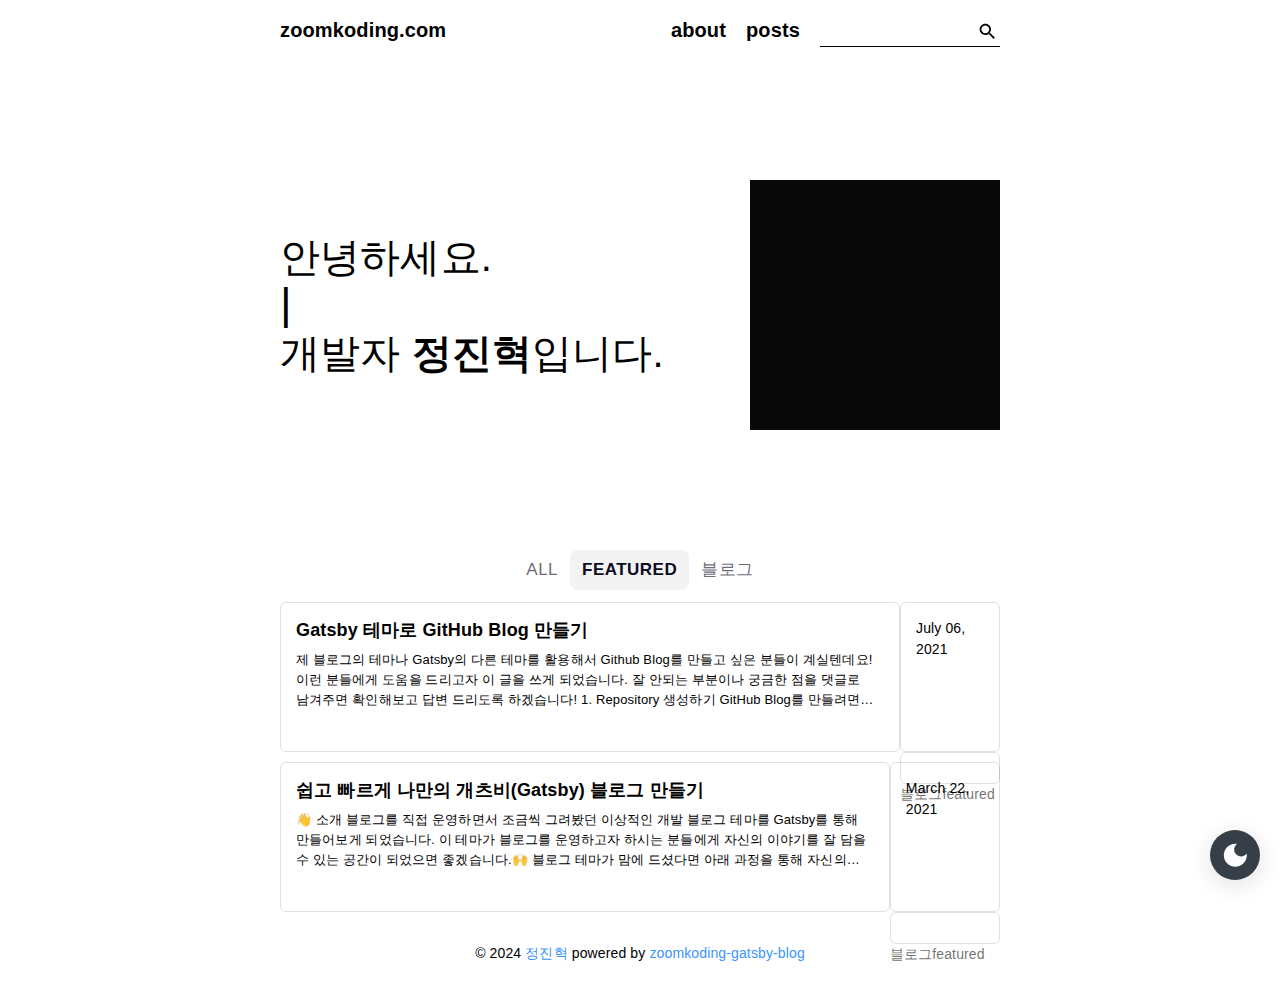
==== index.html @ 9eecea85 "Updates" ====
<!DOCTYPE html><html lang="en"><head><meta charSet="utf-8"/><meta http-equiv="x-ua-compatible" content="ie=edge"/><meta name="viewport" content="width=device-width, initial-scale=1, shrink-to-fit=no"/><meta name="generator" content="Gatsby 4.25.7"/><meta data-react-helmet="true" property="og:title" content="Home"/><meta data-react-helmet="true" property="og:site_title" content="Home"/><meta data-react-helmet="true" name="description" content="줌코딩의 개발일기"/><meta data-react-helmet="true" property="og:description" content="줌코딩의 개발일기"/><meta data-react-helmet="true" property="og:author" content="정진혁"/><meta data-react-helmet="true" property="og:image" content="/og-image.png"/><meta data-react-helmet="true" property="og:type" content="website"/><style data-href="/styles.403d7a8a431a9dbd54c6.css" data-identity="gatsby-global-css">@font-face{font-display:swap;font-family:Montserrat;font-style:normal;font-weight:100;src:local("Montserrat Thin "),local("Montserrat-Thin"),url(/static/montserrat-latin-100-8d7d79679b70dbe27172b6460e7a7910.woff2) format("woff2"),url(/static/montserrat-latin-100-ec38980a9e0119a379e2a9b3dbb1901a.woff) format("woff")}@font-face{font-display:swap;font-family:Montserrat;font-style:italic;font-weight:100;src:local("Montserrat Thin italic"),local("Montserrat-Thinitalic"),url(/static/montserrat-latin-100italic-e279051046ba1286706adc886cf1c96b.woff2) format("woff2"),url(/static/montserrat-latin-100italic-3b325a3173c8207435cd1b76e19bf501.woff) format("woff")}@font-face{font-display:swap;font-family:Montserrat;font-style:normal;font-weight:200;src:local("Montserrat Extra Light "),local("Montserrat-Extra Light"),url(/static/montserrat-latin-200-9d266fbbfa6cab7009bd56003b1eeb67.woff2) format("woff2"),url(/static/montserrat-latin-200-2d8ba08717110d27122e54c34b8a5798.woff) format("woff")}@font-face{font-display:swap;font-family:Montserrat;font-style:italic;font-weight:200;src:local("Montserrat Extra Light italic"),local("Montserrat-Extra Lightitalic"),url(/static/montserrat-latin-200italic-6e5b3756583bb2263eb062eae992735e.woff2) format("woff2"),url(/static/montserrat-latin-200italic-a0d6f343e4b536c582926255367a57da.woff) format("woff")}@font-face{font-display:swap;font-family:Montserrat;font-style:normal;font-weight:300;src:local("Montserrat Light "),local("Montserrat-Light"),url(/static/montserrat-latin-300-00b3e893aab5a8fd632d6342eb72551a.woff2) format("woff2"),url(/static/montserrat-latin-300-ea303695ceab35f17e7d062f30e0173b.woff) format("woff")}@font-face{font-display:swap;font-family:Montserrat;font-style:italic;font-weight:300;src:local("Montserrat Light italic"),local("Montserrat-Lightitalic"),url(/static/montserrat-latin-300italic-56f34ea368f6aedf89583d444bbcb227.woff2) format("woff2"),url(/static/montserrat-latin-300italic-54b0bf2c8c4c12ffafd803be2466a790.woff) format("woff")}@font-face{font-display:swap;font-family:Montserrat;font-style:normal;font-weight:400;src:local("Montserrat Regular "),local("Montserrat-Regular"),url(/static/montserrat-latin-400-b71748ae4f80ec8c014def4c5fa8688b.woff2) format("woff2"),url(/static/montserrat-latin-400-0659a9f4e90db5cf51b50d005bff1e41.woff) format("woff")}@font-face{font-display:swap;font-family:Montserrat;font-style:italic;font-weight:400;src:local("Montserrat Regular italic"),local("Montserrat-Regularitalic"),url(/static/montserrat-latin-400italic-6eed6b4cbb809c6efc7aa7ddad6dbe3e.woff2) format("woff2"),url(/static/montserrat-latin-400italic-7583622cfde30ae49086d18447ab28e7.woff) format("woff")}@font-face{font-display:swap;font-family:Montserrat;font-style:normal;font-weight:500;src:local("Montserrat Medium "),local("Montserrat-Medium"),url(/static/montserrat-latin-500-091b209546e16313fd4f4fc36090c757.woff2) format("woff2"),url(/static/montserrat-latin-500-edd311588712a96bbf435fad264fff62.woff) format("woff")}@font-face{font-display:swap;font-family:Montserrat;font-style:italic;font-weight:500;src:local("Montserrat Medium italic"),local("Montserrat-Mediumitalic"),url(/static/montserrat-latin-500italic-c90ced68b46050061d1a41842d6dfb43.woff2) format("woff2"),url(/static/montserrat-latin-500italic-5146cbfe02b1deea5dffea27a5f2f998.woff) format("woff")}@font-face{font-display:swap;font-family:Montserrat;font-style:normal;font-weight:600;src:local("Montserrat SemiBold "),local("Montserrat-SemiBold"),url(/static/montserrat-latin-600-0480d2f8a71f38db8633b84d8722e0c2.woff2) format("woff2"),url(/static/montserrat-latin-600-b77863a375260a05dd13f86a1cee598f.woff) format("woff")}@font-face{font-display:swap;font-family:Montserrat;font-style:italic;font-weight:600;src:local("Montserrat SemiBold italic"),local("Montserrat-SemiBolditalic"),url(/static/montserrat-latin-600italic-cf46ffb11f3a60d7df0567f8851a1d00.woff2) format("woff2"),url(/static/montserrat-latin-600italic-c4fcfeeb057724724097167e57bd7801.woff) format("woff")}@font-face{font-display:swap;font-family:Montserrat;font-style:normal;font-weight:700;src:local("Montserrat Bold "),local("Montserrat-Bold"),url(/static/montserrat-latin-700-7dbcc8a5ea2289d83f657c25b4be6193.woff2) format("woff2"),url(/static/montserrat-latin-700-99271a835e1cae8c76ef8bba99a8cc4e.woff) format("woff")}@font-face{font-display:swap;font-family:Montserrat;font-style:italic;font-weight:700;src:local("Montserrat Bold italic"),local("Montserrat-Bolditalic"),url(/static/montserrat-latin-700italic-c41ad6bdb4bd504a843d546d0a47958d.woff2) format("woff2"),url(/static/montserrat-latin-700italic-6779372f04095051c62ed36bc1dcc142.woff) format("woff")}@font-face{font-display:swap;font-family:Montserrat;font-style:normal;font-weight:800;src:local("Montserrat ExtraBold "),local("Montserrat-ExtraBold"),url(/static/montserrat-latin-800-db9a3e0ba7eaea32e5f55328ace6cf23.woff2) format("woff2"),url(/static/montserrat-latin-800-4e3c615967a2360f5db87d2f0fd2456f.woff) format("woff")}@font-face{font-display:swap;font-family:Montserrat;font-style:italic;font-weight:800;src:local("Montserrat ExtraBold italic"),local("Montserrat-ExtraBolditalic"),url(/static/montserrat-latin-800italic-bf45bfa14805969eda318973947bc42b.woff2) format("woff2"),url(/static/montserrat-latin-800italic-fe82abb0bcede51bf724254878e0c374.woff) format("woff")}@font-face{font-display:swap;font-family:Montserrat;font-style:normal;font-weight:900;src:local("Montserrat Black "),local("Montserrat-Black"),url(/static/montserrat-latin-900-e66c7edc609e24bacbb705175669d814.woff2) format("woff2"),url(/static/montserrat-latin-900-8211f418baeb8ec880b80ba3c682f957.woff) format("woff")}@font-face{font-display:swap;font-family:Montserrat;font-style:italic;font-weight:900;src:local("Montserrat Black italic"),local("Montserrat-Blackitalic"),url(/static/montserrat-latin-900italic-4454c775e48152c1a72510ceed3603e2.woff2) format("woff2"),url(/static/montserrat-latin-900italic-efcaa0f6a82ee0640b83a0916e6e8d68.woff) format("woff")}.search-input-wrapper{align-items:center;display:none;margin-top:3px;width:180px}@media(min-width:768px){.search-input-wrapper{display:flex}}.search-icon{color:var(--primary-text-color);margin-right:2px}.search-input{height:100%;width:100%}.search-input .MuiAutocomplete-inputRoot{padding-right:0!important}.search-input .MuiInputBase-input{color:var(--primary-text-color)!important;font-family:-apple-system,BlinkMacSystemFont,Segoe UI,Helvetica,Arial,sans-serif,Apple Color Emoji,Segoe UI Emoji;font-size:16px;font-weight:500;padding-bottom:2px!important}.search-input .MuiInput-underline:before{border-bottom-color:var(--primary-text-color);border-bottom-width:1px}.search-input .MuiInput-underline:after{border-bottom-color:var(--primary-text-color)}.page-header-wrapper{display:flex;height:60px;justify-content:center;width:100%}.page-header-wrapper .page-header{align-items:center;display:flex;justify-content:space-between;max-width:720px;width:100%}.page-header-wrapper .page-header .link{color:var(--primary-text-color);font-size:17px;font-weight:700}@media(min-width:768px){.page-header-wrapper .page-header .link{font-size:20px;font-weight:700}}.page-header-wrapper .page-header .trailing-section{align-items:center;display:flex}.page-header-wrapper .page-header .trailing-section .link{margin-right:10px}@media(min-width:768px){.page-header-wrapper .page-header .trailing-section .link{margin-right:20px}}.page-footer-wrapper{align-items:center;display:flex;height:62px;justify-content:center;margin-top:auto;width:100%}.page-footer-wrapper .page-footer{max-width:720px;text-align:center;width:100%}.page-footer-wrapper .page-footer .link{color:var(--primary-text-color);font-size:20px;font-weight:700;margin-right:20px}.page-footer-wrapper .page-footer a{color:#3a95ff}.dark-mode-button-wrapper{align-items:center;bottom:20px;display:flex;justify-content:center;position:fixed;right:20px}.dark-mode-button{-webkit-backdrop-filter:blur(30px);backdrop-filter:blur(30px);background-color:#363f47!important;border-radius:50px;box-shadow:0 5px 25px rgba(0,0,0,.12);cursor:pointer;height:50px;width:50px;z-index:3}.dark-mode-icon{color:#fff}a,abbr,acronym,address,applet,article,aside,audio,b,big,blockquote,body,canvas,caption,center,cite,code,dd,del,details,dfn,div,dl,dt,em,embed,fieldset,figcaption,figure,footer,form,h1,h2,h3,h4,h5,h6,header,hgroup,html,i,iframe,img,ins,kbd,label,legend,li,mark,menu,nav,object,ol,output,p,pre,q,ruby,s,samp,section,small,span,strike,strong,sub,summary,sup,table,tbody,td,tfoot,th,thead,time,tr,tt,u,ul,var,video{border:0;font-size:100%;font:inherit;margin:0;padding:0;vertical-align:baseline}article,aside,details,figcaption,figure,footer,header,hgroup,menu,nav,section{display:block}body{line-height:1}ol,ul{list-style:none}blockquote,q{quotes:none}blockquote:after,blockquote:before,q:after,q:before{content:"";content:none}table{border-collapse:collapse;border-spacing:0}a{outline:none;text-decoration:none}html{--background-color:#fff;--primary-text-color:#000;--secondary-text-color:#9e9e9e;--content-text-color:#37352f;--button-background-color:#f3f3f4;--button-text-color:#363f47;--tab-text-color:#6e6d7a;--tab-hover-text-color:#0d0c22;--tab-selected-background-color:rgba(13,12,34,.05);--bio-link-icon-color:rgba(0,0,0,.54);--about-link-icon-color:#a8a8a8;--chip-background-color:#f3f3f4;--link-text-color:rgba(55,53,47,.7);--post-card-border-color:rgba(0,0,0,.12);--markdown-table-even-cell-background-color:#f6f8fa;--markdown-table-border-color:#dfe2e5;--markdown-blockquote-border-color:#dfe2e5;--markdown-border-color:#e1e4e8}html[data-theme=dark]{--background-color:#232326;--primary-text-color:#e6e6e6;--secondary-text-color:#768390;--content-text-color:#e6e6e6;--button-background-color:#444c56;--button-text-color:#363f47;--tab-text-color:#768390;--tab-hover-text-color:#acbac7;--tab-selected-background-color:#373e47;--chip-background-color:#323a42;--bio-link-icon-color:#e6e6e6;--about-link-icon-color:#a8a8a8;--link-text-color:#90b0ec;--post-card-border-color:#363f47;--markdown-table-even-cell-background-color:#2d333b;--markdown-table-border-color:#444c56;--markdown-blockquote-border-color:#4f5864;--markdown-border-color:#e1e4e8}*{-webkit-appearance:none;appearance:none;box-sizing:border-box}html{font-size:14px;height:100%;overflow-y:scroll;width:100%}body{background-color:var(--background-color)!important}a{color:var(--link-text-color)}.page-wrapper{-webkit-font-smoothing:antialiased;-moz-osx-font-smoothing:grayscale;color:var(--primary-text-color);font-family:-apple-system,BlinkMacSystemFont,Segoe UI,Helvetica,Arial,sans-serif,Apple Color Emoji,Segoe UI Emoji;justify-content:center;min-height:100vh;padding-left:15px;padding-right:15px;word-break:keep-all}.page-wrapper,.page-wrapper .page-content{align-items:center;display:flex;flex-direction:column;width:100%}.page-wrapper .page-content{max-width:720px}.icon{color:var(--about-link-icon-color);font-size:20px}.social-links .icon{color:var(--bio-link-icon-color);font-size:30px}@-webkit-keyframes blinking-cursor{0%{opacity:0}50%{opacity:1}to{opacity:0}}@keyframes blinking-cursor{0%{opacity:0}50%{opacity:1}to{opacity:0}}.bio{color:var(--primary-text-color);display:flex;flex-direction:column;justify-content:space-between;margin-bottom:120px;margin-top:120px;width:100%}@media(min-width:768px){.bio{align-items:center;flex-direction:row}}.bio .introduction{display:flex;flex-direction:column;word-break:keep-all}.bio .introduction .react-rotating-text-cursor{-webkit-animation:blinking-cursor .8s cubic-bezier(.68,.01,.01,.99) 0s infinite;animation:blinking-cursor .8s cubic-bezier(.68,.01,.01,.99) 0s infinite}.bio .introduction strong{display:inline-block;font-weight:600}.bio .introduction.korean{font-size:32px;font-weight:100;line-height:1.2}.bio .introduction.korean .title .react-rotating-text-cursor{font-size:35px;line-height:35px}@media(min-width:768px){.bio .introduction.korean{font-size:40px}.bio .introduction.korean .title .react-rotating-text-cursor{font-size:45px;line-height:45px}}.bio .introduction.english{font-family:montserrat;font-size:25px;line-height:1.2}@media(min-width:768px){.bio .introduction.english{font-size:45px}}.bio .introduction.english .name{font-size:35px;font-weight:600}.bio .introduction.english .job{font-size:35px}.bio .introduction.english .description{font-size:20px;font-weight:200;margin-top:8px}.bio .introduction.english .social-links{display:flex;margin-top:20px}.bio .thumbnail-wrapper{display:none}@media(min-width:768px){.bio .thumbnail-wrapper{display:block}}.section-header-wrapper{display:flex;justify-content:center;margin-bottom:32px;width:100%}.section-header-wrapper .section-header{border-bottom:4px solid var(--primary-text-color);color:var(--primary-text-color);font-size:30px;font-weight:700;padding-bottom:5px}.timestamp-section{align-items:center;display:flex;flex-direction:column;justify-content:center;margin-bottom:50px;width:100%;word-break:keep-all}.timestamp-section .body{padding:0 10px;width:100%}.timestamp-section .body .timestamp{border-left:2px solid #bdbdbd;display:flex;font-size:18px;font-weight:400;justify-items:center;margin-left:5px;padding:10px 0;width:100%}.timestamp-section .body .timestamp:first-child{padding-top:7px}.timestamp-section .body .timestamp:last-child{padding-bottom:7px}.timestamp-section .body .timestamp:before{align-self:center;background-color:var(--background-color);border:2px solid #828282;border-radius:10px;content:"";height:10px;left:-1px;position:relative;-webkit-transform:translatex(-50%);transform:translatex(-50%);width:10px}.timestamp-section .body .timestamp .date{align-self:center;color:#828282;margin-left:5px;margin-right:5px;min-width:115px;width:115px}@media(min-width:768px){.timestamp-section .body .timestamp .date{min-width:200px;width:200px}}.timestamp-section .body .timestamp .activity{line-height:23px;width:100%}.project-section{align-items:center;justify-content:center}.project-section,.project-section .project{display:flex;flex-direction:column;width:100%}.project-section .project{margin-bottom:30px;padding:15px}.project-section .project .head{font-size:20px;font-weight:700;line-height:30px;margin-bottom:10px}.project-section .project .body{display:flex;flex-direction:column;width:100%}.project-section .project .body .thumbnail{margin-bottom:10px;width:100%}.project-section .project .body .tech-stack{display:flex;margin-bottom:10px}.project-section .project .body .tech-stack .tech{background-color:var(--chip-background-color);border-radius:10px;font-size:15px;font-weight:500;margin-right:5px;padding:5px 7px}.project-section .project .body .description{font-size:16px;font-weight:400;line-height:1.4}@media(min-width:768px){.project-section .project .body{flex-direction:column}.project-section .project .body .content{margin-top:0}}.post-header{border-bottom:1px solid var(--post-card-border-color);display:flex;flex-direction:column;justify-content:center;margin-bottom:40px;margin-top:20px;padding-bottom:10px;width:100%;word-break:keep-all}.post-header .emoji{font-size:78px;margin-bottom:20px}.post-header .categories{margin-bottom:5px}.post-header .categories .category{color:var(--primary-text-color);font-weight:600;margin-right:4px}.post-header .categories .category:hover{text-decoration:underline}.post-header .title{color:var(--primary-text-color);font-size:32px;font-weight:600;line-height:1.3;margin-bottom:6px}.post-header .info{color:var(--secondary-text-color);display:flex;flex-wrap:wrap;font-size:16px;font-weight:500;line-height:1.5;width:100%}.post-header .info .author{margin-right:4px}.post-header .info strong{color:var(--primary-text-color);font-weight:600}.post-navigator{-webkit-column-gap:1.4%;column-gap:1.4%;display:grid;grid-template-columns:49.3% 49.3%;width:100%}.post-navigator .post-card{border:1px solid var(--post-card-border-color);border-radius:6px;color:var(--primary-text-color);cursor:pointer;display:flex;flex-direction:column;padding:15px;transition:-webkit-transform .2s;transition:transform .2s;transition:transform .2s,-webkit-transform .2s;width:100%}.post-navigator .post-card:hover .title{text-decoration:underline}.post-navigator .post-card.prev{margin-right:auto}.post-navigator .post-card.next{margin-left:auto}.post-navigator .post-card .direction{color:gray;font-size:14px;font-weight:500;margin-bottom:5px}.post-navigator .post-card .title{font-size:16px;font-weight:600;line-height:1.4;margin-bottom:7px}.markdown .octicon{fill:currentColor;display:inline-block;vertical-align:text-bottom}.markdown .anchor{float:left;line-height:1;margin-left:-20px;padding-right:4px}.markdown .anchor:focus{outline:none}.markdown h1 .octicon-link,.markdown h2 .octicon-link,.markdown h3 .octicon-link,.markdown h4 .octicon-link,.markdown h5 .octicon-link,.markdown h6 .octicon-link{color:#1b1f23;vertical-align:middle;visibility:hidden}.markdown h1:hover .anchor,.markdown h2:hover .anchor,.markdown h3:hover .anchor,.markdown h4:hover .anchor,.markdown h5:hover .anchor,.markdown h6:hover .anchor{text-decoration:none}.markdown h1:hover .anchor .octicon-link,.markdown h2:hover .anchor .octicon-link,.markdown h3:hover .anchor .octicon-link,.markdown h4:hover .anchor .octicon-link,.markdown h5:hover .anchor .octicon-link,.markdown h6:hover .anchor .octicon-link{visibility:visible}.markdown h1:hover .anchor .octicon-link:before,.markdown h2:hover .anchor .octicon-link:before,.markdown h3:hover .anchor .octicon-link:before,.markdown h4:hover .anchor .octicon-link:before,.markdown h5:hover .anchor .octicon-link:before,.markdown h6:hover .anchor .octicon-link:before{background-image:url("data:image/svg+xml;charset=utf-8,%3Csvg xmlns='http://www.w3.org/2000/svg' width='16' height='16' aria-hidden='true' viewBox='0 0 16 16'%3E%3Cpath fill-rule='evenodd' d='M4 9h1v1H4c-1.5 0-3-1.69-3-3.5S2.55 3 4 3h4c1.45 0 3 1.69 3 3.5 0 1.41-.91 2.72-2 3.25V8.59c.58-.45 1-1.27 1-2.09C10 5.22 8.98 4 8 4H4c-.98 0-2 1.22-2 2.5S3 9 4 9zm9-3h-1v1h1c1 0 2 1.22 2 2.5S13.98 12 13 12H9c-.98 0-2-1.22-2-2.5 0-.83.42-1.64 1-2.09V6.25c-1.09.53-2 1.84-2 3.25C6 11.31 7.55 13 9 13h4c1.45 0 3-1.69 3-3.5S14.5 6 13 6z'/%3E%3C/svg%3E");content:" ";display:inline-block;height:16px;width:16px}.markdown{-ms-text-size-adjust:100%;-webkit-text-size-adjust:100%;word-wrap:break-word;color:var(--content-text-color);font-family:-apple-system,BlinkMacSystemFont,Segoe UI,Helvetica,Arial,sans-serif,Apple Color Emoji,Segoe UI Emoji;font-size:16px;font-weight:500;line-height:1.5}.markdown details{display:block}.markdown summary{display:list-item}.markdown a{background-color:initial}.markdown a:active,.markdown a:hover{outline-width:0}.markdown strong{font-weight:inherit;font-weight:bolder}.markdown h1{margin:.67em 0}.markdown img{border-style:none}.markdown code,.markdown kbd,.markdown pre{font-family:monospace,monospace;font-size:1em}.markdown hr{box-sizing:initial;overflow:visible}.markdown input{font:inherit;margin:0;overflow:visible}.markdown [type=checkbox]{box-sizing:border-box;padding:0}.markdown *{box-sizing:border-box}.markdown input{font-family:inherit;font-size:inherit;line-height:inherit}.markdown a{border-bottom:.05em solid;border-color:var(--link-text-color);color:var(--link-text-color);text-decoration:none}.markdown a.anchor{border-bottom:none}.markdown strong{font-weight:700}.markdown hr{background:transparent;border-bottom:1px solid var(--markdown-blockquote-border-color);height:0;margin:15px 0;overflow:hidden}.markdown hr:after,.markdown hr:before{content:"";display:table}.markdown hr:after{clear:both}.markdown table{border-collapse:collapse;border-spacing:0}.markdown td,.markdown th{padding:0}.markdown details summary{cursor:pointer}.markdown h1,.markdown h2,.markdown h3,.markdown h4,.markdown h5,.markdown h6{margin-bottom:0;margin-top:0}.markdown h1{font-size:32px}.markdown h1,.markdown h2{font-weight:600}.markdown h2{font-size:24px}.markdown h3{font-size:20px}.markdown h3,.markdown h4{font-weight:600}.markdown h4{font-size:16px}.markdown h5{font-size:14px}.markdown h5,.markdown h6{font-weight:600}.markdown h6{font-size:12px}.markdown p{margin-bottom:10px;margin-top:0}.markdown blockquote{margin:0}.markdown ol,.markdown ul{margin-bottom:0;margin-top:0;padding-left:0}.markdown ol ol,.markdown ul ol{list-style-type:lower-roman}.markdown ol ol ol,.markdown ol ul ol,.markdown ul ol ol,.markdown ul ul ol{list-style-type:lower-alpha}.markdown dd{margin-left:0}.markdown code,.markdown pre{font-family:SFMono-Regular,Consolas,Liberation Mono,Menlo,monospace;font-size:12px}.markdown code.language-text{border-radius:3px;font-size:85%;padding:.2em .4em}.markdown :not(pre)>code.language-text{background:hsla(44,6%,50%,.15);color:#eb5757;overflow-wrap:break-word}.markdown pre{margin-bottom:0;margin-top:0}.markdown input::-webkit-inner-spin-button,.markdown input::-webkit-outer-spin-button{-webkit-appearance:none;appearance:none;margin:0}.markdown :checked+.radio-label{border-color:#0366d6;position:relative;z-index:1}.markdown .border{border:1px solid var(--markdown-border-color)!important}.markdown .border-0{border:0!important}.markdown .border-bottom{border-bottom:1px solid var(--markdown-border-color)!important}.markdown .rounded-1{border-radius:3px!important}.markdown .bg-white{background-color:transparent!important}.markdown .bg-gray-light{background-color:#fafbfc!important}.markdown .text-gray-light{color:#6a737d!important}.markdown .pl-3,.markdown .px-3{padding-left:16px!important}.markdown .px-3{padding-right:16px!important}.markdown .f6{font-size:12px!important}.markdown .lh-condensed{line-height:1.25!important}.markdown .text-bold{font-weight:600!important}.markdown .pl-c{color:#6a737d}.markdown .pl-c1,.markdown .pl-s .pl-v{color:#005cc5}.markdown .pl-e,.markdown .pl-en{color:#6f42c1}.markdown .pl-s .pl-s1,.markdown .pl-smi{color:#24292e}.markdown .pl-ent{color:#22863a}.markdown .pl-k{color:#d73a49}.markdown .pl-pds,.markdown .pl-s,.markdown .pl-s .pl-pse .pl-s1,.markdown .pl-sr,.markdown .pl-sr .pl-cce,.markdown .pl-sr .pl-sra,.markdown .pl-sr .pl-sre{color:#032f62}.markdown .pl-smw,.markdown .pl-v{color:#e36209}.markdown .pl-bu{color:#b31d28}.markdown .pl-ii{background-color:#b31d28;color:#fafbfc}.markdown .pl-c2{background-color:#d73a49;color:#fafbfc}.markdown .pl-c2:before{content:"^M"}.markdown .pl-sr .pl-cce{color:#22863a;font-weight:700}.markdown .pl-ml{color:#735c0f}.markdown .pl-mh,.markdown .pl-mh .pl-en,.markdown .pl-ms{color:#005cc5;font-weight:700}.markdown .pl-mi{color:#24292e;font-style:italic}.markdown .pl-mb{color:#24292e;font-weight:700}.markdown .pl-md{background-color:#ffeef0;color:#b31d28}.markdown .pl-mi1{background-color:#f0fff4;color:#22863a}.markdown .pl-mc{background-color:#ffebda;color:#e36209}.markdown .pl-mi2{background-color:#005cc5;color:#f6f8fa}.markdown .pl-mdr{color:#6f42c1;font-weight:700}.markdown .pl-ba{color:#586069}.markdown .pl-sg{color:#959da5}.markdown .pl-corl{color:#032f62;text-decoration:underline}.markdown .mb-0{margin-bottom:0!important}.markdown .my-2{margin-bottom:8px!important;margin-top:8px!important}.markdown .pl-0{padding-left:0!important}.markdown .py-0{padding-bottom:0!important;padding-top:0!important}.markdown .pl-1{padding-left:4px!important}.markdown .pl-2{padding-left:8px!important}.markdown .py-2{padding-bottom:8px!important;padding-top:8px!important}.markdown .pl-3{padding-left:16px!important}.markdown .pl-4{padding-left:24px!important}.markdown .pl-5{padding-left:32px!important}.markdown .pl-6{padding-left:40px!important}.markdown .pl-7{padding-left:48px!important}.markdown .pl-8{padding-left:64px!important}.markdown .pl-9{padding-left:80px!important}.markdown .pl-10{padding-left:96px!important}.markdown .pl-11{padding-left:112px!important}.markdown .pl-12{padding-left:128px!important}.markdown hr{border-bottom-color:#eee}.markdown kbd{background-color:#fafbfc;border:1px solid #d1d5da;border-radius:3px;box-shadow:inset 0 -1px 0 #d1d5da;color:#444d56;display:inline-block;font:11px SFMono-Regular,Consolas,Liberation Mono,Menlo,monospace;line-height:10px;padding:3px 5px;vertical-align:middle}.markdown:after,.markdown:before{content:"";display:table}.markdown:after{clear:both}.markdown>:first-child{margin-top:0!important}.markdown>:last-child{margin-bottom:0!important}.markdown a:not([href]){color:inherit;text-decoration:none}.markdown blockquote,.markdown details,.markdown dl,.markdown ol,.markdown p,.markdown pre,.markdown table,.markdown ul{margin-bottom:16px;margin-top:0}.markdown hr{background-color:var(--markdown-border-color);border:0;height:.25em;margin:24px 0;padding:0}.markdown blockquote{border-left:.25em solid var(--markdown-blockquote-border-color);color:#6a737d;padding:0 1em}.markdown blockquote>:first-child{margin-top:0}.markdown blockquote>:last-child{margin-bottom:0}.markdown h1,.markdown h2,.markdown h3,.markdown h4,.markdown h5,.markdown h6{font-weight:600;line-height:1.25;margin-bottom:16px;margin-top:24px}.markdown h1{font-size:2em}.markdown h2{font-size:1.5em}.markdown h3{font-size:1.25em}.markdown h4{font-size:1em}.markdown h5{font-size:.875em}.markdown h6{color:#6a737d;font-size:.85em}.markdown ol,.markdown ul{padding-left:2em}.markdown ol ol,.markdown ol ul,.markdown ul ol,.markdown ul ul{margin-bottom:0;margin-top:0}.markdown ol{list-style-type:decimal}.markdown ul{list-style-type:disc}.markdown li{word-wrap:break-all;display:list-item;text-align:-webkit-match-parent}.markdown li>p{margin-top:16px}.markdown li+li{margin-top:.25em}.markdown dl{padding:0}.markdown dl dt{font-size:1em;font-style:italic;font-weight:600;margin-top:16px;padding:0}.markdown dl dd{margin-bottom:16px;padding:0 16px}.markdown table{display:block;overflow:auto;width:100%}.markdown table th{font-weight:600}.markdown table td,.markdown table th{border:1px solid var(--markdown-table-border-color);padding:6px 13px}.markdown table tr{border-top:1px solid var(--markdown-table-border-color)}.markdown table tr:nth-child(2n){background-color:var(--markdown-table-even-cell-background-color)}.markdown img{background-color:transparent;box-sizing:initial;display:block;margin:0 auto;max-width:100%}.markdown img[align=right]{padding-left:20px}.markdown img[align=left]{padding-right:20px}.markdown code{background-color:rgba(27,31,35,.05);border-radius:3px;font-size:85%;margin:0;padding:.2em .4em}.markdown pre{word-wrap:normal}.markdown pre>code{background:transparent;border:0;font-size:100%;margin:0;padding:0;white-space:pre;word-break:normal}.markdown .highlight{margin-bottom:16px}.markdown .highlight pre{margin-bottom:0;word-break:normal}.markdown .highlight pre,.markdown pre{background-color:#f6f8fa;border-radius:3px;font-size:85%;line-height:1.45;overflow:auto;padding:16px}.markdown pre code{word-wrap:normal;background-color:initial;border:0;display:inline;line-height:inherit;margin:0;max-width:auto;overflow:visible;padding:0}.markdown .commit-tease-sha{color:#444d56;display:inline-block;font-family:SFMono-Regular,Consolas,Liberation Mono,Menlo,monospace;font-size:90%}.markdown .full-commit .btn-outline:not(:disabled):hover{border-color:#005cc5;color:#005cc5}.markdown .blob-wrapper{overflow-x:auto;overflow-y:hidden}.markdown .blob-wrapper-embedded{max-height:240px;overflow-y:auto}.markdown .blob-num{color:rgba(27,31,35,.3);cursor:pointer;font-family:SFMono-Regular,Consolas,Liberation Mono,Menlo,monospace;font-size:12px;line-height:20px;min-width:50px;padding-left:10px;padding-right:10px;text-align:right;-webkit-user-select:none;user-select:none;vertical-align:top;white-space:nowrap;width:1%}.markdown .blob-num:hover{color:rgba(27,31,35,.6)}.markdown .blob-num:before{content:attr(data-line-number)}.markdown .blob-code{line-height:20px;padding-left:10px;padding-right:10px;position:relative;vertical-align:top}.markdown .blob-code-inner{word-wrap:normal;color:#24292e;font-family:SFMono-Regular,Consolas,Liberation Mono,Menlo,monospace;font-size:12px;overflow:visible;white-space:pre}.markdown .pl-token.active,.markdown .pl-token:hover{background:#ffea7f;cursor:pointer}.markdown .tab-size[data-tab-size="1"]{-o-tab-size:1;tab-size:1}.markdown .tab-size[data-tab-size="2"]{-o-tab-size:2;tab-size:2}.markdown .tab-size[data-tab-size="3"]{-o-tab-size:3;tab-size:3}.markdown .tab-size[data-tab-size="4"]{-o-tab-size:4;tab-size:4}.markdown .tab-size[data-tab-size="5"]{-o-tab-size:5;tab-size:5}.markdown .tab-size[data-tab-size="6"]{-o-tab-size:6;tab-size:6}.markdown .tab-size[data-tab-size="7"]{-o-tab-size:7;tab-size:7}.markdown .tab-size[data-tab-size="8"]{-o-tab-size:8;tab-size:8}.markdown .tab-size[data-tab-size="9"]{-o-tab-size:9;tab-size:9}.markdown .tab-size[data-tab-size="10"]{-o-tab-size:10;tab-size:10}.markdown .tab-size[data-tab-size="11"]{-o-tab-size:11;tab-size:11}.markdown .tab-size[data-tab-size="12"]{-o-tab-size:12;tab-size:12}.markdown .task-list-item{list-style-type:none}.markdown .task-list-item+.task-list-item{margin-top:3px}.markdown .task-list-item input{margin:0 .2em .25em -1.6em;vertical-align:middle}.markdown .table-of-contents{align-items:flex-start;display:flex;flex-direction:column;justify-content:center;position:fixed;right:0;top:75px;width:340px}@media(max-width:1300px){.markdown .table-of-contents{display:none}}.markdown .table-of-contents ul{cursor:pointer;list-style-type:none}.markdown .table-of-contents ul li a{border-bottom:none;color:var(--secondary-text-color);font-size:14px;height:30px;padding:6px 2px;width:100%}.markdown .table-of-contents ul p{margin:0}.markdown .gatsby-resp-image-wrapper{display:flex!important;justify-content:center!important;max-height:560px!important;width:100%!important}.markdown .gatsby-resp-image-wrapper img{height:auto!important;max-height:560px!important;max-width:100%!important;position:relative!important;width:auto!important}.markdown .gatsby-resp-image-wrapper+em{color:#6a737d;display:block;font-size:15px;font-style:italic;text-align:center}code[class*=language-],pre[class*=language-]{word-wrap:normal;background:none;color:#ccc;font-family:Consolas,Monaco,Andale Mono,Ubuntu Mono,monospace;font-size:1em;-webkit-hyphens:none;hyphens:none;line-height:1.5;-o-tab-size:4;tab-size:4;text-align:left;white-space:pre;word-break:normal;word-spacing:normal}pre[class*=language-]{margin:.5em 0;overflow:auto;padding:1em}:not(pre)>code[class*=language-],pre[class*=language-]{background:#2d2d2d}:not(pre)>code[class*=language-]{border-radius:.3em;padding:.1em;white-space:normal}.token.block-comment,.token.cdata,.token.comment,.token.doctype,.token.prolog{color:#999}.token.punctuation{color:#ccc}.token.attr-name,.token.deleted,.token.namespace,.token.tag{color:#e2777a}.token.function-name{color:#6196cc}.token.boolean,.token.function,.token.number{color:#f08d49}.token.class-name,.token.constant,.token.property,.token.symbol{color:#f8c555}.token.atrule,.token.builtin,.token.important,.token.keyword,.token.selector{color:#cc99cd}.token.attr-value,.token.char,.token.regex,.token.string,.token.variable{color:#7ec699}.token.entity,.token.operator,.token.url{color:#67cdcc}.token.bold,.token.important{font-weight:700}.token.italic{font-style:italic}.token.entity{cursor:help}.token.inserted{color:green}.post-content{margin-bottom:20px;width:100%}.category-page-header-wrapper,.post-content{display:flex;flex-direction:column;justify-content:center}.category-page-header-wrapper{align-items:center;margin-bottom:30px;margin-top:30px}.category-page-header-wrapper .category-page-title{border-bottom:3px solid var(--primary-text-color);font-size:40px;font-weight:700;margin-bottom:15px;padding-bottom:7px;text-align:center;width:-webkit-fit-content;width:-moz-fit-content;width:fit-content}.category-page-header-wrapper .category-page-subtitle{font-size:20px;font-weight:500;padding-bottom:10px;text-align:center}.post-card-wrapper{display:flex;justify-content:center;min-height:150px;width:100%}.post-card-wrapper .post-card{border:1px solid var(--post-card-border-color);border-radius:6px;color:var(--primary-text-color);cursor:pointer;display:flex;flex-direction:column;height:100%;margin-bottom:15px;max-width:720px;padding:15px;transition:-webkit-transform .2s;transition:transform .2s;transition:transform .2s,-webkit-transform .2s;width:100%}.post-card-wrapper .post-card:hover .title{text-decoration:underline}@media(min-width:768px){.post-card-wrapper .post-card{margin-bottom:0}}.post-card-wrapper .post-card .title{font-size:18px;font-weight:600;line-height:1.4;margin-bottom:7px}.post-card-wrapper .post-card .description{-webkit-line-clamp:3;-webkit-box-orient:vertical;color:var(--primary-text-color);display:-webkit-box;font-size:13px;line-height:20px;margin-bottom:10px;overflow:hidden;text-overflow:ellipsis}.post-card-wrapper .post-card .info{color:var(--about-link-icon-color);display:flex;font-size:14px;justify-content:space-between;margin-top:auto}.post-card-wrapper .post-card .info .categories{display:flex}.post-card-wrapper .post-card .info .categories .category{margin-left:4px}.post-card-wrapper .post-card .info .categories .category:hover{text-decoration:underline}.post-card-column-wrapper{display:flex;justify-content:center;width:100%}.post-card-column-wrapper .post-card-column{align-items:center;display:flex;flex-direction:column;width:100%}.post-card-column-wrapper .post-card-column .post-card-wrapper{margin-bottom:10px}.post-card-column-wrapper .post-card-column .more-post-card-button{background-color:var(--button-background-color);color:var(--tab-hover-text-color);font-size:15px;font-weight:500;height:40px}.post-tabs-wrapper{align-self:flex-start;display:flex;flex-direction:column;justify-content:center;top:0;width:100%}.post-tabs-wrapper .post-tabs{display:flex;height:40px;justify-content:center;margin-bottom:12px;max-width:760px;width:100%}.post-tabs-wrapper .post-tabs .mui-tabs .MuiTab-root{color:var(--tab-text-color);font-family:-apple-system,BlinkMacSystemFont,Segoe UI,Helvetica,Arial,sans-serif,Apple Color Emoji,Segoe UI Emoji;font-size:17px;font-weight:500;height:40px;min-height:auto;min-width:auto;padding:10px 12px;transition:all .2s ease}.post-tabs-wrapper .post-tabs .mui-tabs .Mui-selected,.post-tabs-wrapper .post-tabs .mui-tabs .MuiTab-root :hover{color:var(--tab-hover-text-color);transition:all .2s ease}.post-tabs-wrapper .post-tabs .mui-tabs .Mui-selected{background-color:var(--tab-selected-background-color);border-radius:8px;font-weight:600}.post-tabs-wrapper .post-tabs .mui-tabs .MuiTabScrollButton-root{height:40px;width:20px}.post-tabs-wrapper .post-tabs .mui-tabs .MuiTabs-scrollable{height:40px}.post-tabs-wrapper .post-tabs .mui-tabs .MuiTabs-indicator{display:none}</style><style data-emotion="css-global o6gwfi">html{-webkit-font-smoothing:antialiased;-moz-osx-font-smoothing:grayscale;box-sizing:border-box;-webkit-text-size-adjust:100%;}*,*::before,*::after{box-sizing:inherit;}strong,b{font-weight:700;}body{margin:0;color:rgba(0, 0, 0, 0.87);font-family:"Roboto","Helvetica","Arial",sans-serif;font-weight:400;font-size:1rem;line-height:1.5;letter-spacing:0.00938em;background-color:#fff;}@media print{body{background-color:#fff;}}body::backdrop{background-color:#fff;}</style><style data-emotion="css-global 1prfaxn">@-webkit-keyframes mui-auto-fill{from{display:block;}}@keyframes mui-auto-fill{from{display:block;}}@-webkit-keyframes mui-auto-fill-cancel{from{display:block;}}@keyframes mui-auto-fill-cancel{from{display:block;}}</style><style data-emotion="css 18nc3u2 feqhe6 12rx5qu mnn31 vubbuv orq8zk oqr85h 12qnib k008qs 1q2h7u5 ttwr4n 1yxmbwk 6flbmm">.css-18nc3u2.Mui-focused .MuiAutocomplete-clearIndicator{visibility:visible;}@media (pointer: fine){.css-18nc3u2:hover .MuiAutocomplete-clearIndicator{visibility:visible;}}.css-18nc3u2 .MuiAutocomplete-tag{margin:3px;max-width:calc(100% - 6px);}.css-18nc3u2 .MuiAutocomplete-inputRoot{-webkit-box-flex-wrap:wrap;-webkit-flex-wrap:wrap;-ms-flex-wrap:wrap;flex-wrap:wrap;}.MuiAutocomplete-hasPopupIcon.css-18nc3u2 .MuiAutocomplete-inputRoot,.MuiAutocomplete-hasClearIcon.css-18nc3u2 .MuiAutocomplete-inputRoot{padding-right:30px;}.MuiAutocomplete-hasPopupIcon.MuiAutocomplete-hasClearIcon.css-18nc3u2 .MuiAutocomplete-inputRoot{padding-right:56px;}.css-18nc3u2 .MuiAutocomplete-inputRoot .MuiAutocomplete-input{width:0;min-width:30px;}.css-18nc3u2 .MuiInput-root{padding-bottom:1px;}.css-18nc3u2 .MuiInput-root .MuiInput-input{padding:4px 4px 4px 0px;}.css-18nc3u2 .MuiInput-root.MuiInputBase-sizeSmall .MuiInput-input{padding:2px 4px 3px 0;}.css-18nc3u2 .MuiOutlinedInput-root{padding:9px;}.MuiAutocomplete-hasPopupIcon.css-18nc3u2 .MuiOutlinedInput-root,.MuiAutocomplete-hasClearIcon.css-18nc3u2 .MuiOutlinedInput-root{padding-right:39px;}.MuiAutocomplete-hasPopupIcon.MuiAutocomplete-hasClearIcon.css-18nc3u2 .MuiOutlinedInput-root{padding-right:65px;}.css-18nc3u2 .MuiOutlinedInput-root .MuiAutocomplete-input{padding:7.5px 4px 7.5px 5px;}.css-18nc3u2 .MuiOutlinedInput-root .MuiAutocomplete-endAdornment{right:9px;}.css-18nc3u2 .MuiOutlinedInput-root.MuiInputBase-sizeSmall{padding-top:6px;padding-bottom:6px;padding-left:6px;}.css-18nc3u2 .MuiOutlinedInput-root.MuiInputBase-sizeSmall .MuiAutocomplete-input{padding:2.5px 4px 2.5px 8px;}.css-18nc3u2 .MuiFilledInput-root{padding-top:19px;padding-left:8px;}.MuiAutocomplete-hasPopupIcon.css-18nc3u2 .MuiFilledInput-root,.MuiAutocomplete-hasClearIcon.css-18nc3u2 .MuiFilledInput-root{padding-right:39px;}.MuiAutocomplete-hasPopupIcon.MuiAutocomplete-hasClearIcon.css-18nc3u2 .MuiFilledInput-root{padding-right:65px;}.css-18nc3u2 .MuiFilledInput-root .MuiFilledInput-input{padding:7px 4px;}.css-18nc3u2 .MuiFilledInput-root .MuiAutocomplete-endAdornment{right:9px;}.css-18nc3u2 .MuiFilledInput-root.MuiInputBase-sizeSmall{padding-bottom:1px;}.css-18nc3u2 .MuiFilledInput-root.MuiInputBase-sizeSmall .MuiFilledInput-input{padding:2.5px 4px;}.css-18nc3u2 .MuiInputBase-hiddenLabel{padding-top:8px;}.css-18nc3u2 .MuiFilledInput-root.MuiInputBase-hiddenLabel{padding-top:0;padding-bottom:0;}.css-18nc3u2 .MuiFilledInput-root.MuiInputBase-hiddenLabel .MuiAutocomplete-input{padding-top:16px;padding-bottom:17px;}.css-18nc3u2 .MuiFilledInput-root.MuiInputBase-hiddenLabel.MuiInputBase-sizeSmall .MuiAutocomplete-input{padding-top:8px;padding-bottom:9px;}.css-18nc3u2 .MuiAutocomplete-input{-webkit-box-flex:1;-webkit-flex-grow:1;-ms-flex-positive:1;flex-grow:1;text-overflow:ellipsis;opacity:1;}.css-feqhe6{display:-webkit-inline-box;display:-webkit-inline-flex;display:-ms-inline-flexbox;display:inline-flex;-webkit-flex-direction:column;-ms-flex-direction:column;flex-direction:column;position:relative;min-width:0;padding:0;margin:0;border:0;vertical-align:top;width:100%;}.css-12rx5qu{font-family:"Roboto","Helvetica","Arial",sans-serif;font-weight:400;font-size:1rem;line-height:1.4375em;letter-spacing:0.00938em;color:rgba(0, 0, 0, 0.87);box-sizing:border-box;position:relative;cursor:text;display:-webkit-inline-box;display:-webkit-inline-flex;display:-ms-inline-flexbox;display:inline-flex;-webkit-align-items:center;-webkit-box-align:center;-ms-flex-align:center;align-items:center;width:100%;position:relative;}.css-12rx5qu.Mui-disabled{color:rgba(0, 0, 0, 0.38);cursor:default;}label+.css-12rx5qu{margin-top:16px;}.css-12rx5qu:after{border-bottom:2px solid #1976d2;left:0;bottom:0;content:"";position:absolute;right:0;-webkit-transform:scaleX(0);-moz-transform:scaleX(0);-ms-transform:scaleX(0);transform:scaleX(0);-webkit-transition:-webkit-transform 200ms cubic-bezier(0.0, 0, 0.2, 1) 0ms;transition:transform 200ms cubic-bezier(0.0, 0, 0.2, 1) 0ms;pointer-events:none;}.css-12rx5qu.Mui-focused:after{-webkit-transform:scaleX(1) translateX(0);-moz-transform:scaleX(1) translateX(0);-ms-transform:scaleX(1) translateX(0);transform:scaleX(1) translateX(0);}.css-12rx5qu.Mui-error:before,.css-12rx5qu.Mui-error:after{border-bottom-color:#d32f2f;}.css-12rx5qu:before{border-bottom:1px solid rgba(0, 0, 0, 0.42);left:0;bottom:0;content:"\00a0";position:absolute;right:0;-webkit-transition:border-bottom-color 200ms cubic-bezier(0.4, 0, 0.2, 1) 0ms;transition:border-bottom-color 200ms cubic-bezier(0.4, 0, 0.2, 1) 0ms;pointer-events:none;}.css-12rx5qu:hover:not(.Mui-disabled, .Mui-error):before{border-bottom:2px solid rgba(0, 0, 0, 0.87);}@media (hover: none){.css-12rx5qu:hover:not(.Mui-disabled, .Mui-error):before{border-bottom:1px solid rgba(0, 0, 0, 0.42);}}.css-12rx5qu.Mui-disabled:before{border-bottom-style:dotted;}.css-mnn31{font:inherit;letter-spacing:inherit;color:currentColor;padding:4px 0 5px;border:0;box-sizing:content-box;background:none;height:1.4375em;margin:0;-webkit-tap-highlight-color:transparent;display:block;min-width:0;width:100%;-webkit-animation-name:mui-auto-fill-cancel;animation-name:mui-auto-fill-cancel;-webkit-animation-duration:10ms;animation-duration:10ms;}.css-mnn31::-webkit-input-placeholder{color:currentColor;opacity:0.42;-webkit-transition:opacity 200ms cubic-bezier(0.4, 0, 0.2, 1) 0ms;transition:opacity 200ms cubic-bezier(0.4, 0, 0.2, 1) 0ms;}.css-mnn31::-moz-placeholder{color:currentColor;opacity:0.42;-webkit-transition:opacity 200ms cubic-bezier(0.4, 0, 0.2, 1) 0ms;transition:opacity 200ms cubic-bezier(0.4, 0, 0.2, 1) 0ms;}.css-mnn31:-ms-input-placeholder{color:currentColor;opacity:0.42;-webkit-transition:opacity 200ms cubic-bezier(0.4, 0, 0.2, 1) 0ms;transition:opacity 200ms cubic-bezier(0.4, 0, 0.2, 1) 0ms;}.css-mnn31::-ms-input-placeholder{color:currentColor;opacity:0.42;-webkit-transition:opacity 200ms cubic-bezier(0.4, 0, 0.2, 1) 0ms;transition:opacity 200ms cubic-bezier(0.4, 0, 0.2, 1) 0ms;}.css-mnn31:focus{outline:0;}.css-mnn31:invalid{box-shadow:none;}.css-mnn31::-webkit-search-decoration{-webkit-appearance:none;}label[data-shrink=false]+.MuiInputBase-formControl .css-mnn31::-webkit-input-placeholder{opacity:0!important;}label[data-shrink=false]+.MuiInputBase-formControl .css-mnn31::-moz-placeholder{opacity:0!important;}label[data-shrink=false]+.MuiInputBase-formControl .css-mnn31:-ms-input-placeholder{opacity:0!important;}label[data-shrink=false]+.MuiInputBase-formControl .css-mnn31::-ms-input-placeholder{opacity:0!important;}label[data-shrink=false]+.MuiInputBase-formControl .css-mnn31:focus::-webkit-input-placeholder{opacity:0.42;}label[data-shrink=false]+.MuiInputBase-formControl .css-mnn31:focus::-moz-placeholder{opacity:0.42;}label[data-shrink=false]+.MuiInputBase-formControl .css-mnn31:focus:-ms-input-placeholder{opacity:0.42;}label[data-shrink=false]+.MuiInputBase-formControl .css-mnn31:focus::-ms-input-placeholder{opacity:0.42;}.css-mnn31.Mui-disabled{opacity:1;-webkit-text-fill-color:rgba(0, 0, 0, 0.38);}.css-mnn31:-webkit-autofill{-webkit-animation-duration:5000s;animation-duration:5000s;-webkit-animation-name:mui-auto-fill;animation-name:mui-auto-fill;}.css-vubbuv{-webkit-user-select:none;-moz-user-select:none;-ms-user-select:none;user-select:none;width:1em;height:1em;display:inline-block;fill:currentColor;-webkit-flex-shrink:0;-ms-flex-negative:0;flex-shrink:0;-webkit-transition:fill 200ms cubic-bezier(0.4, 0, 0.2, 1) 0ms;transition:fill 200ms cubic-bezier(0.4, 0, 0.2, 1) 0ms;font-size:1.5rem;}.css-orq8zk{overflow:hidden;min-height:48px;-webkit-overflow-scrolling:touch;display:-webkit-box;display:-webkit-flex;display:-ms-flexbox;display:flex;}@media (max-width:599.95px){.css-orq8zk .MuiTabs-scrollButtons{display:none;}}.css-oqr85h{overflow-x:auto;overflow-y:hidden;scrollbar-width:none;}.css-oqr85h::-webkit-scrollbar{display:none;}.css-12qnib{position:relative;display:inline-block;-webkit-flex:1 1 auto;-ms-flex:1 1 auto;flex:1 1 auto;white-space:nowrap;scrollbar-width:none;overflow-x:auto;overflow-y:hidden;}.css-12qnib::-webkit-scrollbar{display:none;}.css-k008qs{display:-webkit-box;display:-webkit-flex;display:-ms-flexbox;display:flex;}.css-1q2h7u5{display:-webkit-inline-box;display:-webkit-inline-flex;display:-ms-inline-flexbox;display:inline-flex;-webkit-align-items:center;-webkit-box-align:center;-ms-flex-align:center;align-items:center;-webkit-box-pack:center;-ms-flex-pack:center;-webkit-justify-content:center;justify-content:center;position:relative;box-sizing:border-box;-webkit-tap-highlight-color:transparent;background-color:transparent;outline:0;border:0;margin:0;border-radius:0;padding:0;cursor:pointer;-webkit-user-select:none;-moz-user-select:none;-ms-user-select:none;user-select:none;vertical-align:middle;-moz-appearance:none;-webkit-appearance:none;-webkit-text-decoration:none;text-decoration:none;color:inherit;font-family:"Roboto","Helvetica","Arial",sans-serif;font-weight:500;font-size:0.875rem;line-height:1.25;letter-spacing:0.02857em;text-transform:uppercase;max-width:360px;min-width:90px;position:relative;min-height:48px;-webkit-flex-shrink:0;-ms-flex-negative:0;flex-shrink:0;padding:12px 16px;overflow:hidden;white-space:normal;text-align:center;-webkit-flex-direction:column;-ms-flex-direction:column;flex-direction:column;color:rgba(0, 0, 0, 0.6);}.css-1q2h7u5::-moz-focus-inner{border-style:none;}.css-1q2h7u5.Mui-disabled{pointer-events:none;cursor:default;}@media print{.css-1q2h7u5{-webkit-print-color-adjust:exact;color-adjust:exact;}}.css-1q2h7u5.Mui-selected{color:#1976d2;}.css-1q2h7u5.Mui-disabled{color:rgba(0, 0, 0, 0.38);}.css-ttwr4n{position:absolute;height:2px;bottom:0;width:100%;-webkit-transition:all 300ms cubic-bezier(0.4, 0, 0.2, 1) 0ms;transition:all 300ms cubic-bezier(0.4, 0, 0.2, 1) 0ms;background-color:#1976d2;}.css-1yxmbwk{display:-webkit-inline-box;display:-webkit-inline-flex;display:-ms-inline-flexbox;display:inline-flex;-webkit-align-items:center;-webkit-box-align:center;-ms-flex-align:center;align-items:center;-webkit-box-pack:center;-ms-flex-pack:center;-webkit-justify-content:center;justify-content:center;position:relative;box-sizing:border-box;-webkit-tap-highlight-color:transparent;background-color:transparent;outline:0;border:0;margin:0;border-radius:0;padding:0;cursor:pointer;-webkit-user-select:none;-moz-user-select:none;-ms-user-select:none;user-select:none;vertical-align:middle;-moz-appearance:none;-webkit-appearance:none;-webkit-text-decoration:none;text-decoration:none;color:inherit;text-align:center;-webkit-flex:0 0 auto;-ms-flex:0 0 auto;flex:0 0 auto;font-size:1.5rem;padding:8px;border-radius:50%;overflow:visible;color:rgba(0, 0, 0, 0.54);-webkit-transition:background-color 150ms cubic-bezier(0.4, 0, 0.2, 1) 0ms;transition:background-color 150ms cubic-bezier(0.4, 0, 0.2, 1) 0ms;}.css-1yxmbwk::-moz-focus-inner{border-style:none;}.css-1yxmbwk.Mui-disabled{pointer-events:none;cursor:default;}@media print{.css-1yxmbwk{-webkit-print-color-adjust:exact;color-adjust:exact;}}.css-1yxmbwk:hover{background-color:rgba(0, 0, 0, 0.04);}@media (hover: none){.css-1yxmbwk:hover{background-color:transparent;}}.css-1yxmbwk.Mui-disabled{background-color:transparent;color:rgba(0, 0, 0, 0.26);}.css-6flbmm{-webkit-user-select:none;-moz-user-select:none;-ms-user-select:none;user-select:none;width:1em;height:1em;display:inline-block;fill:currentColor;-webkit-flex-shrink:0;-ms-flex-negative:0;flex-shrink:0;-webkit-transition:fill 200ms cubic-bezier(0.4, 0, 0.2, 1) 0ms;transition:fill 200ms cubic-bezier(0.4, 0, 0.2, 1) 0ms;font-size:2.1875rem;}</style><link rel="preconnect" href="https://www.google-analytics.com"/><link rel="dns-prefetch" href="https://www.google-analytics.com"/><script>
  
  function gaOptout(){document.cookie=disableStr+'=true; expires=Thu, 31 Dec 2099 23:59:59 UTC;path=/',window[disableStr]=!0}var gaProperty='0',disableStr='ga-disable-'+gaProperty;document.cookie.indexOf(disableStr+'=true')>-1&&(window[disableStr]=!0);
  if(true) {
    (function(i,s,o,g,r,a,m){i['GoogleAnalyticsObject']=r;i[r]=i[r]||function(){
    (i[r].q=i[r].q||[]).push(arguments)},i[r].l=1*new Date();a=s.createElement(o),
    m=s.getElementsByTagName(o)[0];a.async=1;a.src=g;m.parentNode.insertBefore(a,m)
    })(window,document,'script','https://www.google-analytics.com/analytics.js','ga');
  }
  if (typeof ga === "function") {
    ga('create', '0', 'auto', {});
      ga('set', 'anonymizeIp', true);
      
      
      
      
      }</script><link rel="icon" href="/favicon-32x32.png?v=ad9e124e5060ab5ddbaf24744e1cfc72" type="image/png"/><link rel="manifest" href="/manifest.webmanifest" crossorigin="anonymous"/><link rel="apple-touch-icon" sizes="48x48" href="/icons/icon-48x48.png?v=ad9e124e5060ab5ddbaf24744e1cfc72"/><link rel="apple-touch-icon" sizes="72x72" href="/icons/icon-72x72.png?v=ad9e124e5060ab5ddbaf24744e1cfc72"/><link rel="apple-touch-icon" sizes="96x96" href="/icons/icon-96x96.png?v=ad9e124e5060ab5ddbaf24744e1cfc72"/><link rel="apple-touch-icon" sizes="144x144" href="/icons/icon-144x144.png?v=ad9e124e5060ab5ddbaf24744e1cfc72"/><link rel="apple-touch-icon" sizes="192x192" href="/icons/icon-192x192.png?v=ad9e124e5060ab5ddbaf24744e1cfc72"/><link rel="apple-touch-icon" sizes="256x256" href="/icons/icon-256x256.png?v=ad9e124e5060ab5ddbaf24744e1cfc72"/><link rel="apple-touch-icon" sizes="384x384" href="/icons/icon-384x384.png?v=ad9e124e5060ab5ddbaf24744e1cfc72"/><link rel="apple-touch-icon" sizes="512x512" href="/icons/icon-512x512.png?v=ad9e124e5060ab5ddbaf24744e1cfc72"/><style type="text/css">
    .anchor.before {
      position: absolute;
      top: 0;
      left: 0;
      transform: translateX(-100%);
      padding-right: 4px;
    }
    .anchor.after {
      display: inline-block;
      padding-left: 4px;
    }
    h1 .anchor svg,
    h2 .anchor svg,
    h3 .anchor svg,
    h4 .anchor svg,
    h5 .anchor svg,
    h6 .anchor svg {
      visibility: hidden;
    }
    h1:hover .anchor svg,
    h2:hover .anchor svg,
    h3:hover .anchor svg,
    h4:hover .anchor svg,
    h5:hover .anchor svg,
    h6:hover .anchor svg,
    h1 .anchor:focus svg,
    h2 .anchor:focus svg,
    h3 .anchor:focus svg,
    h4 .anchor:focus svg,
    h5 .anchor:focus svg,
    h6 .anchor:focus svg {
      visibility: visible;
    }
  </style><script>
    document.addEventListener("DOMContentLoaded", function(event) {
      var hash = window.decodeURI(location.hash.replace('#', ''))
      if (hash !== '') {
        var element = document.getElementById(hash)
        if (element) {
          var scrollTop = window.pageYOffset || document.documentElement.scrollTop || document.body.scrollTop
          var clientTop = document.documentElement.clientTop || document.body.clientTop || 0
          var offset = element.getBoundingClientRect().top + scrollTop - clientTop
          // Wait for the browser to finish rendering before scrolling.
          setTimeout((function() {
            window.scrollTo(0, offset - 0)
          }), 0)
        }
      }
    })
  </script><link rel="preload" as="font" type="font/woff2" crossorigin="anonymous" href="/static/webfonts/s/roboto/v30/KFOlCnqEu92Fr1MmSU5fBBc4.woff2"/><link rel="preload" as="font" type="font/woff2" crossorigin="anonymous" href="/static/webfonts/s/roboto/v30/KFOmCnqEu92Fr1Mu4mxK.woff2"/><link rel="preload" as="font" type="font/woff2" crossorigin="anonymous" href="/static/webfonts/s/roboto/v30/KFOlCnqEu92Fr1MmEU9fBBc4.woff2"/><style>@font-face{font-display:swap;font-family:Roboto;font-style:normal;font-weight:300;src:url(/static/webfonts/s/roboto/v30/KFOlCnqEu92Fr1MmSU5fBBc4.woff2) format("woff2")}@font-face{font-display:swap;font-family:Roboto;font-style:normal;font-weight:400;src:url(/static/webfonts/s/roboto/v30/KFOmCnqEu92Fr1Mu4mxK.woff2) format("woff2")}@font-face{font-display:swap;font-family:Roboto;font-style:normal;font-weight:500;src:url(/static/webfonts/s/roboto/v30/KFOlCnqEu92Fr1MmEU9fBBc4.woff2) format("woff2")}@font-face{font-display:swap;font-family:Roboto;font-style:normal;font-weight:300;src:url(/static/webfonts/s/roboto/v30/KFOlCnqEu92Fr1MmSU5fBBc-.woff) format("woff")}@font-face{font-display:swap;font-family:Roboto;font-style:normal;font-weight:400;src:url(/static/webfonts/s/roboto/v30/KFOmCnqEu92Fr1Mu4mxM.woff) format("woff")}@font-face{font-display:swap;font-family:Roboto;font-style:normal;font-weight:500;src:url(/static/webfonts/s/roboto/v30/KFOlCnqEu92Fr1MmEU9fBBc-.woff) format("woff")}</style><link rel="sitemap" type="application/xml" href="/sitemap.xml"/><style>.gatsby-image-wrapper{position:relative;overflow:hidden}.gatsby-image-wrapper picture.object-fit-polyfill{position:static!important}.gatsby-image-wrapper img{bottom:0;height:100%;left:0;margin:0;max-width:none;padding:0;position:absolute;right:0;top:0;width:100%;object-fit:cover}.gatsby-image-wrapper [data-main-image]{opacity:0;transform:translateZ(0);transition:opacity .25s linear;will-change:opacity}.gatsby-image-wrapper-constrained{display:inline-block;vertical-align:top}</style><noscript><style>.gatsby-image-wrapper noscript [data-main-image]{opacity:1!important}.gatsby-image-wrapper [data-placeholder-image]{opacity:0!important}</style></noscript><script type="module">const e="undefined"!=typeof HTMLImageElement&&"loading"in HTMLImageElement.prototype;e&&document.body.addEventListener("load",(function(e){const t=e.target;if(void 0===t.dataset.mainImage)return;if(void 0===t.dataset.gatsbyImageSsr)return;let a=null,n=t;for(;null===a&&n;)void 0!==n.parentNode.dataset.gatsbyImageWrapper&&(a=n.parentNode),n=n.parentNode;const o=a.querySelector("[data-placeholder-image]"),r=new Image;r.src=t.currentSrc,r.decode().catch((()=>{})).then((()=>{t.style.opacity=1,o&&(o.style.opacity=0,o.style.transition="opacity 500ms linear")}))}),!0);</script><title data-react-helmet="true">Home</title></head><body><div id="___gatsby"><div style="outline:none" tabindex="-1" id="gatsby-focus-wrapper"><div class="page-wrapper"><header class="page-header-wrapper"><div class="page-header"><div class="front-section"><a aria-current="page" class="link" href="/">zoomkoding.com</a></div><div class="trailing-section"><a class="link" href="/about">about</a><a class="link" href="/posts">posts</a><div class="MuiAutocomplete-root MuiAutocomplete-hasPopupIcon css-18nc3u2"><div class="search-input-wrapper"><div class="MuiFormControl-root MuiFormControl-fullWidth MuiTextField-root search-input css-feqhe6"><div class="MuiInputBase-root MuiInput-root MuiInput-underline MuiInputBase-colorPrimary MuiInputBase-fullWidth MuiInputBase-formControl MuiInputBase-adornedEnd MuiAutocomplete-inputRoot css-12rx5qu"><input type="text" aria-invalid="false" autoComplete="off" value="" class="MuiInputBase-input MuiInput-input MuiInputBase-inputAdornedEnd MuiAutocomplete-input MuiAutocomplete-inputFocused css-mnn31" aria-autocomplete="list" aria-expanded="false" autoCapitalize="none" spellcheck="false" role="combobox"/><svg class="MuiSvgIcon-root MuiSvgIcon-fontSizeMedium search-icon css-vubbuv" focusable="false" aria-hidden="true" viewBox="0 0 24 24" data-testid="SearchOutlinedIcon"><path d="M15.5 14h-.79l-.28-.27C15.41 12.59 16 11.11 16 9.5 16 5.91 13.09 3 9.5 3S3 5.91 3 9.5 5.91 16 9.5 16c1.61 0 3.09-.59 4.23-1.57l.27.28v.79l5 4.99L20.49 19l-4.99-5zm-6 0C7.01 14 5 11.99 5 9.5S7.01 5 9.5 5 14 7.01 14 9.5 11.99 14 9.5 14z"></path></svg></div></div></div></div></div></div></header><main class="page-content"><div class="bio"><div class="introduction korean"><p class="title">안녕하세요.<br/><span style="color:inherit"><span class="react-rotating-text-cursor">|</span></span><br/>개발자<!-- --> <strong>정진혁</strong>입니다.<br/></p><div class="social-links"></div></div><div class="thumbnail-wrapper"><div data-gatsby-image-wrapper="" style="width:250px;height:250px" class="gatsby-image-wrapper gatsby-image-wrapper-constrained"><div style="max-width:800px;display:block"><img alt="" role="presentation" aria-hidden="true" src="data:image/svg+xml;charset=utf-8,%3Csvg height=&#x27;665&#x27; width=&#x27;800&#x27; xmlns=&#x27;http://www.w3.org/2000/svg&#x27; version=&#x27;1.1&#x27;%3E%3C/svg%3E" style="max-width:100%;display:block;position:static"/></div><div aria-hidden="true" data-placeholder-image="" style="opacity:1;transition:opacity 500ms linear;background-color:#080808;position:absolute;top:0;left:0;bottom:0;right:0"></div><picture><source type="image/webp" data-srcset="/static/ef468e275a2c13d0bc7156549261fde6/ac810/sample.webp 200w,/static/ef468e275a2c13d0bc7156549261fde6/7bbc6/sample.webp 400w,/static/ef468e275a2c13d0bc7156549261fde6/cffeb/sample.webp 800w" sizes="(min-width: 800px) 800px, 100vw"/><img data-gatsby-image-ssr="" data-main-image="" style="opacity:0" sizes="(min-width: 800px) 800px, 100vw" decoding="async" loading="lazy" data-src="/static/ef468e275a2c13d0bc7156549261fde6/5df10/sample.png" data-srcset="/static/ef468e275a2c13d0bc7156549261fde6/cd06d/sample.png 200w,/static/ef468e275a2c13d0bc7156549261fde6/a125c/sample.png 400w,/static/ef468e275a2c13d0bc7156549261fde6/5df10/sample.png 800w" alt="thumbnail"/></picture><noscript><picture><source type="image/webp" srcSet="/static/ef468e275a2c13d0bc7156549261fde6/ac810/sample.webp 200w,/static/ef468e275a2c13d0bc7156549261fde6/7bbc6/sample.webp 400w,/static/ef468e275a2c13d0bc7156549261fde6/cffeb/sample.webp 800w" sizes="(min-width: 800px) 800px, 100vw"/><img data-gatsby-image-ssr="" data-main-image="" style="opacity:0" sizes="(min-width: 800px) 800px, 100vw" decoding="async" loading="lazy" src="/static/ef468e275a2c13d0bc7156549261fde6/5df10/sample.png" srcSet="/static/ef468e275a2c13d0bc7156549261fde6/cd06d/sample.png 200w,/static/ef468e275a2c13d0bc7156549261fde6/a125c/sample.png 400w,/static/ef468e275a2c13d0bc7156549261fde6/5df10/sample.png 800w" alt="thumbnail"/></picture></noscript><script type="module">const t="undefined"!=typeof HTMLImageElement&&"loading"in HTMLImageElement.prototype;if(t){const t=document.querySelectorAll("img[data-main-image]");for(let e of t){e.dataset.src&&(e.setAttribute("src",e.dataset.src),e.removeAttribute("data-src")),e.dataset.srcset&&(e.setAttribute("srcset",e.dataset.srcset),e.removeAttribute("data-srcset"));const t=e.parentNode.querySelectorAll("source[data-srcset]");for(let e of t)e.setAttribute("srcset",e.dataset.srcset),e.removeAttribute("data-srcset");e.complete&&(e.style.opacity=1,e.parentNode.parentNode.querySelector("[data-placeholder-image]").style.opacity=0)}}</script></div></div></div><div class="post-tabs-wrapper"><div class="post-tabs"><div class="MuiTabs-root mui-tabs css-orq8zk"><div style="width:99px;height:99px;position:absolute;top:-9999px;overflow:scroll" class="MuiTabs-scrollableX MuiTabs-hideScrollbar css-oqr85h"></div><div class="MuiTabs-scroller MuiTabs-hideScrollbar MuiTabs-scrollableX css-12qnib" style="overflow:hidden;margin-bottom:0"><div class="MuiTabs-flexContainer css-k008qs" role="tablist"><button class="MuiButtonBase-root MuiTab-root MuiTab-textColorPrimary css-1q2h7u5" tabindex="-1" type="button" role="tab" aria-selected="false">All</button><button class="MuiButtonBase-root MuiTab-root MuiTab-textColorPrimary Mui-selected css-1q2h7u5" tabindex="0" type="button" role="tab" aria-selected="true">featured<span class="MuiTabs-indicator css-ttwr4n"></span></button><button class="MuiButtonBase-root MuiTab-root MuiTab-textColorPrimary css-1q2h7u5" tabindex="-1" type="button" role="tab" aria-selected="false">블로그</button></div></div></div></div><div class="post-card-column-wrapper"><div class="post-card-column"><div class="post-card-wrapper"><a class="post-card" href="/gatsby-github-blog/"><div class="title">Gatsby 테마로 GitHub Blog 만들기</div><p class="description">제 블로그의 테마나 Gatsby의 다른 테마를 활용해서 Github Blog를 만들고 싶은 분들이 계실텐데요! 이런 분들에게 도움을 드리고자 이 글을 쓰게 되었습니다. 잘 안되는 부분이나 궁금한 점을 댓글로 남겨주면 확인해보고 답변 드리도록 하겠습니다! 1. Repository 생성하기 GitHub Blog를 만들려면 Github에 Repository를 생성해야 합니다.  GitHub에 로그인 한 뒤에 우측 상단에 있는 New Repository 버튼을 클릭하면 repository 생성 페이지로 이동하게 됩니다. 이 때 Import a repository 버튼을 클릭합니다.  아래 페이지에 도달하시면 두 가지 정보를 넣어주셔야 하는데, Your old repository’s clone URL에는 사용하고자 하는 gatsby 테마가 있는 repository의 주소를 넣어주시면 됩니다. 제 블로그 테마를 쓰고 싶으신 분들은 여기에 https://github.com/zoomKoding/…</p><div class="info"><div class="date">July 06, 2021</div><div class="categories"><a class="category" href="/posts/블로그">블로그</a><a class="category" href="/posts/featured">featured</a></div></div></a></div><div class="post-card-wrapper"><a class="post-card" href="/gatsby-starter-zoomkoding-introduction/"><div class="title">쉽고 빠르게 나만의 개츠비(Gatsby) 블로그 만들기</div><p class="description">👋 소개 블로그를 직접 운영하면서 조금씩 그려봤던 이상적인 개발 블로그 테마를 Gatsby를 통해 만들어보게 되었습니다. 이 테마가 블로그를 운영하고자 하시는 분들에게 자신의 이야기를 잘 담을 수 있는 공간이 되었으면 좋겠습니다.🙌 블로그 테마가 맘에 드셨다면 아래 과정을 통해 자신의 블로그를 만들어보시길 바랍니다! 혹시 만드시는 과정에서 궁금하신 점이나 어려움이 있으시다면 이슈를 통해 문의 남겨주세요! 스타는 블로그 테마를 지속적으로 발전시키는데 큰 힘이 됩니다!⭐️ 🚀 시작하기 Github Page나 Netlify 중 원하시는 배포 환경에 따라 다음 과정을 진행하시면 빠르게 블로그를 만드실 수 있습니다. 🦖 GitHub Page로 만들기 깃헙 페이지를 통해 블로그를 만드시다면 아래 글을 참고해주세요! Gatsby 테마로 GitHub Blog 만들기 🔧 Netlify로 만들기 아래 버튼을 활용하면 개인 계정에 를 사용하고 있는 Repository 생성과 Netlify에 배포를 동시…</p><div class="info"><div class="date">March 22, 2021</div><div class="categories"><a class="category" href="/posts/블로그">블로그</a><a class="category" href="/posts/featured">featured</a></div></div></a></div></div></div></div></main><footer class="page-footer-wrapper"><p class="page-footer">© <!-- -->2024<!-- --> <a href="https://www.github.com">정진혁</a> powered by<a href="https://github.com/zoomKoding/zoomkoding-gatsby-blog"> zoomkoding-gatsby-blog</a></p></footer><div class="dark-mode-button-wrapper"><button class="MuiButtonBase-root MuiIconButton-root MuiIconButton-sizeMedium dark-mode-button css-1yxmbwk" tabindex="0" type="button"><svg class="MuiSvgIcon-root MuiSvgIcon-fontSizeLarge dark-mode-icon css-6flbmm" focusable="false" aria-hidden="true" viewBox="0 0 24 24" data-testid="DarkModeIcon"><path d="M12 3c-4.97 0-9 4.03-9 9s4.03 9 9 9 9-4.03 9-9c0-.46-.04-.92-.1-1.36-.98 1.37-2.58 2.26-4.4 2.26-2.98 0-5.4-2.42-5.4-5.4 0-1.81.89-3.42 2.26-4.4-.44-.06-.9-.1-1.36-.1z"></path></svg></button></div></div></div><div id="gatsby-announcer" style="position:absolute;top:0;width:1px;height:1px;padding:0;overflow:hidden;clip:rect(0, 0, 0, 0);white-space:nowrap;border:0" aria-live="assertive" aria-atomic="true"></div></div><script id="gatsby-script-loader">/*<![CDATA[*/window.pagePath="/";window.___webpackCompilationHash="d7a7942406b5dc8602e5";/*]]>*/</script><script id="gatsby-chunk-mapping">/*<![CDATA[*/window.___chunkMapping={"polyfill":["/polyfill-f196834924f88edde8fc.js"],"app":["/app-bd55d91642510bd9dc59.js"],"component---cache-caches-gatsby-plugin-offline-app-shell-js":["/component---cache-caches-gatsby-plugin-offline-app-shell-js-12b5d8159c7e67968cd6.js"],"component---src-pages-404-js":["/component---src-pages-404-js-994d32f99f7af20500f9.js"],"component---src-pages-about-js":["/component---src-pages-about-js-b692191b59c701bb71a8.js"],"component---src-pages-index-js":["/component---src-pages-index-js-774d096c35c01f7fa9a5.js"],"component---src-templates-blog-template-js":["/component---src-templates-blog-template-js-3e34a31f43cfbf62214e.js"],"component---src-templates-category-template-js":["/component---src-templates-category-template-js-665dc149380998d4d8c4.js"]};/*]]>*/</script><script src="/polyfill-f196834924f88edde8fc.js" nomodule=""></script><script src="/app-bd55d91642510bd9dc59.js" async=""></script><script src="/framework-de157c6b30d4790e4e81.js" async=""></script><script src="/webpack-runtime-88d6e93da5be31e960f6.js" async=""></script></body></html>
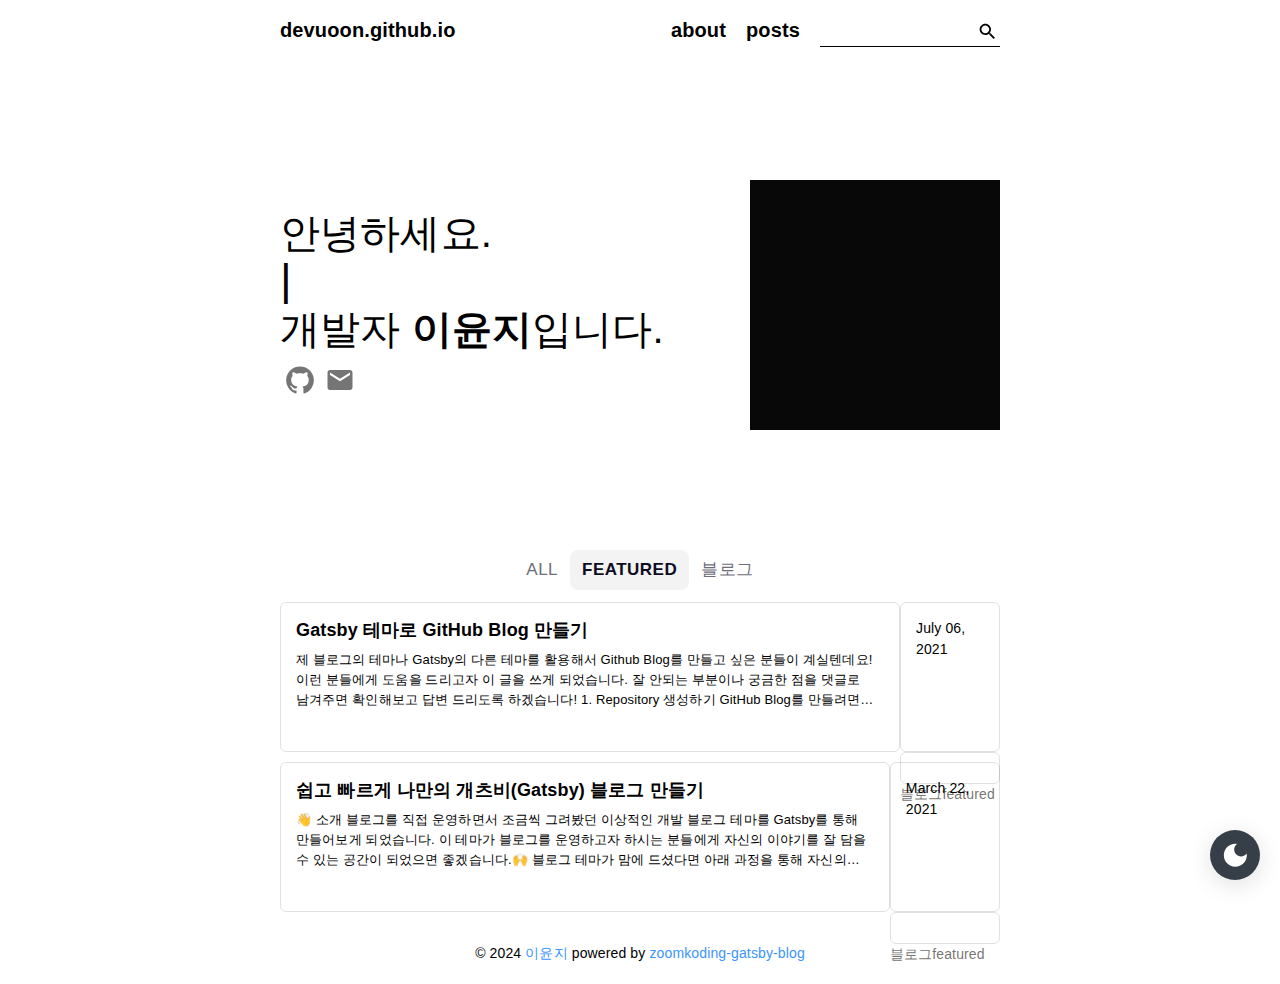
==== commit 54ca92f4: "Updates" ====
--- a/index.html
+++ b/index.html
@@ -1,4 +1,4 @@
-<!DOCTYPE html><html lang="en"><head><meta charSet="utf-8"/><meta http-equiv="x-ua-compatible" content="ie=edge"/><meta name="viewport" content="width=device-width, initial-scale=1, shrink-to-fit=no"/><meta name="generator" content="Gatsby 4.25.7"/><meta data-react-helmet="true" property="og:title" content="Home"/><meta data-react-helmet="true" property="og:site_title" content="Home"/><meta data-react-helmet="true" name="description" content="줌코딩의 개발일기"/><meta data-react-helmet="true" property="og:description" content="줌코딩의 개발일기"/><meta data-react-helmet="true" property="og:author" content="정진혁"/><meta data-react-helmet="true" property="og:image" content="/og-image.png"/><meta data-react-helmet="true" property="og:type" content="website"/><style data-href="/styles.403d7a8a431a9dbd54c6.css" data-identity="gatsby-global-css">@font-face{font-display:swap;font-family:Montserrat;font-style:normal;font-weight:100;src:local("Montserrat Thin "),local("Montserrat-Thin"),url(/static/montserrat-latin-100-8d7d79679b70dbe27172b6460e7a7910.woff2) format("woff2"),url(/static/montserrat-latin-100-ec38980a9e0119a379e2a9b3dbb1901a.woff) format("woff")}@font-face{font-display:swap;font-family:Montserrat;font-style:italic;font-weight:100;src:local("Montserrat Thin italic"),local("Montserrat-Thinitalic"),url(/static/montserrat-latin-100italic-e279051046ba1286706adc886cf1c96b.woff2) format("woff2"),url(/static/montserrat-latin-100italic-3b325a3173c8207435cd1b76e19bf501.woff) format("woff")}@font-face{font-display:swap;font-family:Montserrat;font-style:normal;font-weight:200;src:local("Montserrat Extra Light "),local("Montserrat-Extra Light"),url(/static/montserrat-latin-200-9d266fbbfa6cab7009bd56003b1eeb67.woff2) format("woff2"),url(/static/montserrat-latin-200-2d8ba08717110d27122e54c34b8a5798.woff) format("woff")}@font-face{font-display:swap;font-family:Montserrat;font-style:italic;font-weight:200;src:local("Montserrat Extra Light italic"),local("Montserrat-Extra Lightitalic"),url(/static/montserrat-latin-200italic-6e5b3756583bb2263eb062eae992735e.woff2) format("woff2"),url(/static/montserrat-latin-200italic-a0d6f343e4b536c582926255367a57da.woff) format("woff")}@font-face{font-display:swap;font-family:Montserrat;font-style:normal;font-weight:300;src:local("Montserrat Light "),local("Montserrat-Light"),url(/static/montserrat-latin-300-00b3e893aab5a8fd632d6342eb72551a.woff2) format("woff2"),url(/static/montserrat-latin-300-ea303695ceab35f17e7d062f30e0173b.woff) format("woff")}@font-face{font-display:swap;font-family:Montserrat;font-style:italic;font-weight:300;src:local("Montserrat Light italic"),local("Montserrat-Lightitalic"),url(/static/montserrat-latin-300italic-56f34ea368f6aedf89583d444bbcb227.woff2) format("woff2"),url(/static/montserrat-latin-300italic-54b0bf2c8c4c12ffafd803be2466a790.woff) format("woff")}@font-face{font-display:swap;font-family:Montserrat;font-style:normal;font-weight:400;src:local("Montserrat Regular "),local("Montserrat-Regular"),url(/static/montserrat-latin-400-b71748ae4f80ec8c014def4c5fa8688b.woff2) format("woff2"),url(/static/montserrat-latin-400-0659a9f4e90db5cf51b50d005bff1e41.woff) format("woff")}@font-face{font-display:swap;font-family:Montserrat;font-style:italic;font-weight:400;src:local("Montserrat Regular italic"),local("Montserrat-Regularitalic"),url(/static/montserrat-latin-400italic-6eed6b4cbb809c6efc7aa7ddad6dbe3e.woff2) format("woff2"),url(/static/montserrat-latin-400italic-7583622cfde30ae49086d18447ab28e7.woff) format("woff")}@font-face{font-display:swap;font-family:Montserrat;font-style:normal;font-weight:500;src:local("Montserrat Medium "),local("Montserrat-Medium"),url(/static/montserrat-latin-500-091b209546e16313fd4f4fc36090c757.woff2) format("woff2"),url(/static/montserrat-latin-500-edd311588712a96bbf435fad264fff62.woff) format("woff")}@font-face{font-display:swap;font-family:Montserrat;font-style:italic;font-weight:500;src:local("Montserrat Medium italic"),local("Montserrat-Mediumitalic"),url(/static/montserrat-latin-500italic-c90ced68b46050061d1a41842d6dfb43.woff2) format("woff2"),url(/static/montserrat-latin-500italic-5146cbfe02b1deea5dffea27a5f2f998.woff) format("woff")}@font-face{font-display:swap;font-family:Montserrat;font-style:normal;font-weight:600;src:local("Montserrat SemiBold "),local("Montserrat-SemiBold"),url(/static/montserrat-latin-600-0480d2f8a71f38db8633b84d8722e0c2.woff2) format("woff2"),url(/static/montserrat-latin-600-b77863a375260a05dd13f86a1cee598f.woff) format("woff")}@font-face{font-display:swap;font-family:Montserrat;font-style:italic;font-weight:600;src:local("Montserrat SemiBold italic"),local("Montserrat-SemiBolditalic"),url(/static/montserrat-latin-600italic-cf46ffb11f3a60d7df0567f8851a1d00.woff2) format("woff2"),url(/static/montserrat-latin-600italic-c4fcfeeb057724724097167e57bd7801.woff) format("woff")}@font-face{font-display:swap;font-family:Montserrat;font-style:normal;font-weight:700;src:local("Montserrat Bold "),local("Montserrat-Bold"),url(/static/montserrat-latin-700-7dbcc8a5ea2289d83f657c25b4be6193.woff2) format("woff2"),url(/static/montserrat-latin-700-99271a835e1cae8c76ef8bba99a8cc4e.woff) format("woff")}@font-face{font-display:swap;font-family:Montserrat;font-style:italic;font-weight:700;src:local("Montserrat Bold italic"),local("Montserrat-Bolditalic"),url(/static/montserrat-latin-700italic-c41ad6bdb4bd504a843d546d0a47958d.woff2) format("woff2"),url(/static/montserrat-latin-700italic-6779372f04095051c62ed36bc1dcc142.woff) format("woff")}@font-face{font-display:swap;font-family:Montserrat;font-style:normal;font-weight:800;src:local("Montserrat ExtraBold "),local("Montserrat-ExtraBold"),url(/static/montserrat-latin-800-db9a3e0ba7eaea32e5f55328ace6cf23.woff2) format("woff2"),url(/static/montserrat-latin-800-4e3c615967a2360f5db87d2f0fd2456f.woff) format("woff")}@font-face{font-display:swap;font-family:Montserrat;font-style:italic;font-weight:800;src:local("Montserrat ExtraBold italic"),local("Montserrat-ExtraBolditalic"),url(/static/montserrat-latin-800italic-bf45bfa14805969eda318973947bc42b.woff2) format("woff2"),url(/static/montserrat-latin-800italic-fe82abb0bcede51bf724254878e0c374.woff) format("woff")}@font-face{font-display:swap;font-family:Montserrat;font-style:normal;font-weight:900;src:local("Montserrat Black "),local("Montserrat-Black"),url(/static/montserrat-latin-900-e66c7edc609e24bacbb705175669d814.woff2) format("woff2"),url(/static/montserrat-latin-900-8211f418baeb8ec880b80ba3c682f957.woff) format("woff")}@font-face{font-display:swap;font-family:Montserrat;font-style:italic;font-weight:900;src:local("Montserrat Black italic"),local("Montserrat-Blackitalic"),url(/static/montserrat-latin-900italic-4454c775e48152c1a72510ceed3603e2.woff2) format("woff2"),url(/static/montserrat-latin-900italic-efcaa0f6a82ee0640b83a0916e6e8d68.woff) format("woff")}.search-input-wrapper{align-items:center;display:none;margin-top:3px;width:180px}@media(min-width:768px){.search-input-wrapper{display:flex}}.search-icon{color:var(--primary-text-color);margin-right:2px}.search-input{height:100%;width:100%}.search-input .MuiAutocomplete-inputRoot{padding-right:0!important}.search-input .MuiInputBase-input{color:var(--primary-text-color)!important;font-family:-apple-system,BlinkMacSystemFont,Segoe UI,Helvetica,Arial,sans-serif,Apple Color Emoji,Segoe UI Emoji;font-size:16px;font-weight:500;padding-bottom:2px!important}.search-input .MuiInput-underline:before{border-bottom-color:var(--primary-text-color);border-bottom-width:1px}.search-input .MuiInput-underline:after{border-bottom-color:var(--primary-text-color)}.page-header-wrapper{display:flex;height:60px;justify-content:center;width:100%}.page-header-wrapper .page-header{align-items:center;display:flex;justify-content:space-between;max-width:720px;width:100%}.page-header-wrapper .page-header .link{color:var(--primary-text-color);font-size:17px;font-weight:700}@media(min-width:768px){.page-header-wrapper .page-header .link{font-size:20px;font-weight:700}}.page-header-wrapper .page-header .trailing-section{align-items:center;display:flex}.page-header-wrapper .page-header .trailing-section .link{margin-right:10px}@media(min-width:768px){.page-header-wrapper .page-header .trailing-section .link{margin-right:20px}}.page-footer-wrapper{align-items:center;display:flex;height:62px;justify-content:center;margin-top:auto;width:100%}.page-footer-wrapper .page-footer{max-width:720px;text-align:center;width:100%}.page-footer-wrapper .page-footer .link{color:var(--primary-text-color);font-size:20px;font-weight:700;margin-right:20px}.page-footer-wrapper .page-footer a{color:#3a95ff}.dark-mode-button-wrapper{align-items:center;bottom:20px;display:flex;justify-content:center;position:fixed;right:20px}.dark-mode-button{-webkit-backdrop-filter:blur(30px);backdrop-filter:blur(30px);background-color:#363f47!important;border-radius:50px;box-shadow:0 5px 25px rgba(0,0,0,.12);cursor:pointer;height:50px;width:50px;z-index:3}.dark-mode-icon{color:#fff}a,abbr,acronym,address,applet,article,aside,audio,b,big,blockquote,body,canvas,caption,center,cite,code,dd,del,details,dfn,div,dl,dt,em,embed,fieldset,figcaption,figure,footer,form,h1,h2,h3,h4,h5,h6,header,hgroup,html,i,iframe,img,ins,kbd,label,legend,li,mark,menu,nav,object,ol,output,p,pre,q,ruby,s,samp,section,small,span,strike,strong,sub,summary,sup,table,tbody,td,tfoot,th,thead,time,tr,tt,u,ul,var,video{border:0;font-size:100%;font:inherit;margin:0;padding:0;vertical-align:baseline}article,aside,details,figcaption,figure,footer,header,hgroup,menu,nav,section{display:block}body{line-height:1}ol,ul{list-style:none}blockquote,q{quotes:none}blockquote:after,blockquote:before,q:after,q:before{content:"";content:none}table{border-collapse:collapse;border-spacing:0}a{outline:none;text-decoration:none}html{--background-color:#fff;--primary-text-color:#000;--secondary-text-color:#9e9e9e;--content-text-color:#37352f;--button-background-color:#f3f3f4;--button-text-color:#363f47;--tab-text-color:#6e6d7a;--tab-hover-text-color:#0d0c22;--tab-selected-background-color:rgba(13,12,34,.05);--bio-link-icon-color:rgba(0,0,0,.54);--about-link-icon-color:#a8a8a8;--chip-background-color:#f3f3f4;--link-text-color:rgba(55,53,47,.7);--post-card-border-color:rgba(0,0,0,.12);--markdown-table-even-cell-background-color:#f6f8fa;--markdown-table-border-color:#dfe2e5;--markdown-blockquote-border-color:#dfe2e5;--markdown-border-color:#e1e4e8}html[data-theme=dark]{--background-color:#232326;--primary-text-color:#e6e6e6;--secondary-text-color:#768390;--content-text-color:#e6e6e6;--button-background-color:#444c56;--button-text-color:#363f47;--tab-text-color:#768390;--tab-hover-text-color:#acbac7;--tab-selected-background-color:#373e47;--chip-background-color:#323a42;--bio-link-icon-color:#e6e6e6;--about-link-icon-color:#a8a8a8;--link-text-color:#90b0ec;--post-card-border-color:#363f47;--markdown-table-even-cell-background-color:#2d333b;--markdown-table-border-color:#444c56;--markdown-blockquote-border-color:#4f5864;--markdown-border-color:#e1e4e8}*{-webkit-appearance:none;appearance:none;box-sizing:border-box}html{font-size:14px;height:100%;overflow-y:scroll;width:100%}body{background-color:var(--background-color)!important}a{color:var(--link-text-color)}.page-wrapper{-webkit-font-smoothing:antialiased;-moz-osx-font-smoothing:grayscale;color:var(--primary-text-color);font-family:-apple-system,BlinkMacSystemFont,Segoe UI,Helvetica,Arial,sans-serif,Apple Color Emoji,Segoe UI Emoji;justify-content:center;min-height:100vh;padding-left:15px;padding-right:15px;word-break:keep-all}.page-wrapper,.page-wrapper .page-content{align-items:center;display:flex;flex-direction:column;width:100%}.page-wrapper .page-content{max-width:720px}.icon{color:var(--about-link-icon-color);font-size:20px}.social-links .icon{color:var(--bio-link-icon-color);font-size:30px}@-webkit-keyframes blinking-cursor{0%{opacity:0}50%{opacity:1}to{opacity:0}}@keyframes blinking-cursor{0%{opacity:0}50%{opacity:1}to{opacity:0}}.bio{color:var(--primary-text-color);display:flex;flex-direction:column;justify-content:space-between;margin-bottom:120px;margin-top:120px;width:100%}@media(min-width:768px){.bio{align-items:center;flex-direction:row}}.bio .introduction{display:flex;flex-direction:column;word-break:keep-all}.bio .introduction .react-rotating-text-cursor{-webkit-animation:blinking-cursor .8s cubic-bezier(.68,.01,.01,.99) 0s infinite;animation:blinking-cursor .8s cubic-bezier(.68,.01,.01,.99) 0s infinite}.bio .introduction strong{display:inline-block;font-weight:600}.bio .introduction.korean{font-size:32px;font-weight:100;line-height:1.2}.bio .introduction.korean .title .react-rotating-text-cursor{font-size:35px;line-height:35px}@media(min-width:768px){.bio .introduction.korean{font-size:40px}.bio .introduction.korean .title .react-rotating-text-cursor{font-size:45px;line-height:45px}}.bio .introduction.english{font-family:montserrat;font-size:25px;line-height:1.2}@media(min-width:768px){.bio .introduction.english{font-size:45px}}.bio .introduction.english .name{font-size:35px;font-weight:600}.bio .introduction.english .job{font-size:35px}.bio .introduction.english .description{font-size:20px;font-weight:200;margin-top:8px}.bio .introduction.english .social-links{display:flex;margin-top:20px}.bio .thumbnail-wrapper{display:none}@media(min-width:768px){.bio .thumbnail-wrapper{display:block}}.section-header-wrapper{display:flex;justify-content:center;margin-bottom:32px;width:100%}.section-header-wrapper .section-header{border-bottom:4px solid var(--primary-text-color);color:var(--primary-text-color);font-size:30px;font-weight:700;padding-bottom:5px}.timestamp-section{align-items:center;display:flex;flex-direction:column;justify-content:center;margin-bottom:50px;width:100%;word-break:keep-all}.timestamp-section .body{padding:0 10px;width:100%}.timestamp-section .body .timestamp{border-left:2px solid #bdbdbd;display:flex;font-size:18px;font-weight:400;justify-items:center;margin-left:5px;padding:10px 0;width:100%}.timestamp-section .body .timestamp:first-child{padding-top:7px}.timestamp-section .body .timestamp:last-child{padding-bottom:7px}.timestamp-section .body .timestamp:before{align-self:center;background-color:var(--background-color);border:2px solid #828282;border-radius:10px;content:"";height:10px;left:-1px;position:relative;-webkit-transform:translatex(-50%);transform:translatex(-50%);width:10px}.timestamp-section .body .timestamp .date{align-self:center;color:#828282;margin-left:5px;margin-right:5px;min-width:115px;width:115px}@media(min-width:768px){.timestamp-section .body .timestamp .date{min-width:200px;width:200px}}.timestamp-section .body .timestamp .activity{line-height:23px;width:100%}.project-section{align-items:center;justify-content:center}.project-section,.project-section .project{display:flex;flex-direction:column;width:100%}.project-section .project{margin-bottom:30px;padding:15px}.project-section .project .head{font-size:20px;font-weight:700;line-height:30px;margin-bottom:10px}.project-section .project .body{display:flex;flex-direction:column;width:100%}.project-section .project .body .thumbnail{margin-bottom:10px;width:100%}.project-section .project .body .tech-stack{display:flex;margin-bottom:10px}.project-section .project .body .tech-stack .tech{background-color:var(--chip-background-color);border-radius:10px;font-size:15px;font-weight:500;margin-right:5px;padding:5px 7px}.project-section .project .body .description{font-size:16px;font-weight:400;line-height:1.4}@media(min-width:768px){.project-section .project .body{flex-direction:column}.project-section .project .body .content{margin-top:0}}.post-header{border-bottom:1px solid var(--post-card-border-color);display:flex;flex-direction:column;justify-content:center;margin-bottom:40px;margin-top:20px;padding-bottom:10px;width:100%;word-break:keep-all}.post-header .emoji{font-size:78px;margin-bottom:20px}.post-header .categories{margin-bottom:5px}.post-header .categories .category{color:var(--primary-text-color);font-weight:600;margin-right:4px}.post-header .categories .category:hover{text-decoration:underline}.post-header .title{color:var(--primary-text-color);font-size:32px;font-weight:600;line-height:1.3;margin-bottom:6px}.post-header .info{color:var(--secondary-text-color);display:flex;flex-wrap:wrap;font-size:16px;font-weight:500;line-height:1.5;width:100%}.post-header .info .author{margin-right:4px}.post-header .info strong{color:var(--primary-text-color);font-weight:600}.post-navigator{-webkit-column-gap:1.4%;column-gap:1.4%;display:grid;grid-template-columns:49.3% 49.3%;width:100%}.post-navigator .post-card{border:1px solid var(--post-card-border-color);border-radius:6px;color:var(--primary-text-color);cursor:pointer;display:flex;flex-direction:column;padding:15px;transition:-webkit-transform .2s;transition:transform .2s;transition:transform .2s,-webkit-transform .2s;width:100%}.post-navigator .post-card:hover .title{text-decoration:underline}.post-navigator .post-card.prev{margin-right:auto}.post-navigator .post-card.next{margin-left:auto}.post-navigator .post-card .direction{color:gray;font-size:14px;font-weight:500;margin-bottom:5px}.post-navigator .post-card .title{font-size:16px;font-weight:600;line-height:1.4;margin-bottom:7px}.markdown .octicon{fill:currentColor;display:inline-block;vertical-align:text-bottom}.markdown .anchor{float:left;line-height:1;margin-left:-20px;padding-right:4px}.markdown .anchor:focus{outline:none}.markdown h1 .octicon-link,.markdown h2 .octicon-link,.markdown h3 .octicon-link,.markdown h4 .octicon-link,.markdown h5 .octicon-link,.markdown h6 .octicon-link{color:#1b1f23;vertical-align:middle;visibility:hidden}.markdown h1:hover .anchor,.markdown h2:hover .anchor,.markdown h3:hover .anchor,.markdown h4:hover .anchor,.markdown h5:hover .anchor,.markdown h6:hover .anchor{text-decoration:none}.markdown h1:hover .anchor .octicon-link,.markdown h2:hover .anchor .octicon-link,.markdown h3:hover .anchor .octicon-link,.markdown h4:hover .anchor .octicon-link,.markdown h5:hover .anchor .octicon-link,.markdown h6:hover .anchor .octicon-link{visibility:visible}.markdown h1:hover .anchor .octicon-link:before,.markdown h2:hover .anchor .octicon-link:before,.markdown h3:hover .anchor .octicon-link:before,.markdown h4:hover .anchor .octicon-link:before,.markdown h5:hover .anchor .octicon-link:before,.markdown h6:hover .anchor .octicon-link:before{background-image:url("data:image/svg+xml;charset=utf-8,%3Csvg xmlns='http://www.w3.org/2000/svg' width='16' height='16' aria-hidden='true' viewBox='0 0 16 16'%3E%3Cpath fill-rule='evenodd' d='M4 9h1v1H4c-1.5 0-3-1.69-3-3.5S2.55 3 4 3h4c1.45 0 3 1.69 3 3.5 0 1.41-.91 2.72-2 3.25V8.59c.58-.45 1-1.27 1-2.09C10 5.22 8.98 4 8 4H4c-.98 0-2 1.22-2 2.5S3 9 4 9zm9-3h-1v1h1c1 0 2 1.22 2 2.5S13.98 12 13 12H9c-.98 0-2-1.22-2-2.5 0-.83.42-1.64 1-2.09V6.25c-1.09.53-2 1.84-2 3.25C6 11.31 7.55 13 9 13h4c1.45 0 3-1.69 3-3.5S14.5 6 13 6z'/%3E%3C/svg%3E");content:" ";display:inline-block;height:16px;width:16px}.markdown{-ms-text-size-adjust:100%;-webkit-text-size-adjust:100%;word-wrap:break-word;color:var(--content-text-color);font-family:-apple-system,BlinkMacSystemFont,Segoe UI,Helvetica,Arial,sans-serif,Apple Color Emoji,Segoe UI Emoji;font-size:16px;font-weight:500;line-height:1.5}.markdown details{display:block}.markdown summary{display:list-item}.markdown a{background-color:initial}.markdown a:active,.markdown a:hover{outline-width:0}.markdown strong{font-weight:inherit;font-weight:bolder}.markdown h1{margin:.67em 0}.markdown img{border-style:none}.markdown code,.markdown kbd,.markdown pre{font-family:monospace,monospace;font-size:1em}.markdown hr{box-sizing:initial;overflow:visible}.markdown input{font:inherit;margin:0;overflow:visible}.markdown [type=checkbox]{box-sizing:border-box;padding:0}.markdown *{box-sizing:border-box}.markdown input{font-family:inherit;font-size:inherit;line-height:inherit}.markdown a{border-bottom:.05em solid;border-color:var(--link-text-color);color:var(--link-text-color);text-decoration:none}.markdown a.anchor{border-bottom:none}.markdown strong{font-weight:700}.markdown hr{background:transparent;border-bottom:1px solid var(--markdown-blockquote-border-color);height:0;margin:15px 0;overflow:hidden}.markdown hr:after,.markdown hr:before{content:"";display:table}.markdown hr:after{clear:both}.markdown table{border-collapse:collapse;border-spacing:0}.markdown td,.markdown th{padding:0}.markdown details summary{cursor:pointer}.markdown h1,.markdown h2,.markdown h3,.markdown h4,.markdown h5,.markdown h6{margin-bottom:0;margin-top:0}.markdown h1{font-size:32px}.markdown h1,.markdown h2{font-weight:600}.markdown h2{font-size:24px}.markdown h3{font-size:20px}.markdown h3,.markdown h4{font-weight:600}.markdown h4{font-size:16px}.markdown h5{font-size:14px}.markdown h5,.markdown h6{font-weight:600}.markdown h6{font-size:12px}.markdown p{margin-bottom:10px;margin-top:0}.markdown blockquote{margin:0}.markdown ol,.markdown ul{margin-bottom:0;margin-top:0;padding-left:0}.markdown ol ol,.markdown ul ol{list-style-type:lower-roman}.markdown ol ol ol,.markdown ol ul ol,.markdown ul ol ol,.markdown ul ul ol{list-style-type:lower-alpha}.markdown dd{margin-left:0}.markdown code,.markdown pre{font-family:SFMono-Regular,Consolas,Liberation Mono,Menlo,monospace;font-size:12px}.markdown code.language-text{border-radius:3px;font-size:85%;padding:.2em .4em}.markdown :not(pre)>code.language-text{background:hsla(44,6%,50%,.15);color:#eb5757;overflow-wrap:break-word}.markdown pre{margin-bottom:0;margin-top:0}.markdown input::-webkit-inner-spin-button,.markdown input::-webkit-outer-spin-button{-webkit-appearance:none;appearance:none;margin:0}.markdown :checked+.radio-label{border-color:#0366d6;position:relative;z-index:1}.markdown .border{border:1px solid var(--markdown-border-color)!important}.markdown .border-0{border:0!important}.markdown .border-bottom{border-bottom:1px solid var(--markdown-border-color)!important}.markdown .rounded-1{border-radius:3px!important}.markdown .bg-white{background-color:transparent!important}.markdown .bg-gray-light{background-color:#fafbfc!important}.markdown .text-gray-light{color:#6a737d!important}.markdown .pl-3,.markdown .px-3{padding-left:16px!important}.markdown .px-3{padding-right:16px!important}.markdown .f6{font-size:12px!important}.markdown .lh-condensed{line-height:1.25!important}.markdown .text-bold{font-weight:600!important}.markdown .pl-c{color:#6a737d}.markdown .pl-c1,.markdown .pl-s .pl-v{color:#005cc5}.markdown .pl-e,.markdown .pl-en{color:#6f42c1}.markdown .pl-s .pl-s1,.markdown .pl-smi{color:#24292e}.markdown .pl-ent{color:#22863a}.markdown .pl-k{color:#d73a49}.markdown .pl-pds,.markdown .pl-s,.markdown .pl-s .pl-pse .pl-s1,.markdown .pl-sr,.markdown .pl-sr .pl-cce,.markdown .pl-sr .pl-sra,.markdown .pl-sr .pl-sre{color:#032f62}.markdown .pl-smw,.markdown .pl-v{color:#e36209}.markdown .pl-bu{color:#b31d28}.markdown .pl-ii{background-color:#b31d28;color:#fafbfc}.markdown .pl-c2{background-color:#d73a49;color:#fafbfc}.markdown .pl-c2:before{content:"^M"}.markdown .pl-sr .pl-cce{color:#22863a;font-weight:700}.markdown .pl-ml{color:#735c0f}.markdown .pl-mh,.markdown .pl-mh .pl-en,.markdown .pl-ms{color:#005cc5;font-weight:700}.markdown .pl-mi{color:#24292e;font-style:italic}.markdown .pl-mb{color:#24292e;font-weight:700}.markdown .pl-md{background-color:#ffeef0;color:#b31d28}.markdown .pl-mi1{background-color:#f0fff4;color:#22863a}.markdown .pl-mc{background-color:#ffebda;color:#e36209}.markdown .pl-mi2{background-color:#005cc5;color:#f6f8fa}.markdown .pl-mdr{color:#6f42c1;font-weight:700}.markdown .pl-ba{color:#586069}.markdown .pl-sg{color:#959da5}.markdown .pl-corl{color:#032f62;text-decoration:underline}.markdown .mb-0{margin-bottom:0!important}.markdown .my-2{margin-bottom:8px!important;margin-top:8px!important}.markdown .pl-0{padding-left:0!important}.markdown .py-0{padding-bottom:0!important;padding-top:0!important}.markdown .pl-1{padding-left:4px!important}.markdown .pl-2{padding-left:8px!important}.markdown .py-2{padding-bottom:8px!important;padding-top:8px!important}.markdown .pl-3{padding-left:16px!important}.markdown .pl-4{padding-left:24px!important}.markdown .pl-5{padding-left:32px!important}.markdown .pl-6{padding-left:40px!important}.markdown .pl-7{padding-left:48px!important}.markdown .pl-8{padding-left:64px!important}.markdown .pl-9{padding-left:80px!important}.markdown .pl-10{padding-left:96px!important}.markdown .pl-11{padding-left:112px!important}.markdown .pl-12{padding-left:128px!important}.markdown hr{border-bottom-color:#eee}.markdown kbd{background-color:#fafbfc;border:1px solid #d1d5da;border-radius:3px;box-shadow:inset 0 -1px 0 #d1d5da;color:#444d56;display:inline-block;font:11px SFMono-Regular,Consolas,Liberation Mono,Menlo,monospace;line-height:10px;padding:3px 5px;vertical-align:middle}.markdown:after,.markdown:before{content:"";display:table}.markdown:after{clear:both}.markdown>:first-child{margin-top:0!important}.markdown>:last-child{margin-bottom:0!important}.markdown a:not([href]){color:inherit;text-decoration:none}.markdown blockquote,.markdown details,.markdown dl,.markdown ol,.markdown p,.markdown pre,.markdown table,.markdown ul{margin-bottom:16px;margin-top:0}.markdown hr{background-color:var(--markdown-border-color);border:0;height:.25em;margin:24px 0;padding:0}.markdown blockquote{border-left:.25em solid var(--markdown-blockquote-border-color);color:#6a737d;padding:0 1em}.markdown blockquote>:first-child{margin-top:0}.markdown blockquote>:last-child{margin-bottom:0}.markdown h1,.markdown h2,.markdown h3,.markdown h4,.markdown h5,.markdown h6{font-weight:600;line-height:1.25;margin-bottom:16px;margin-top:24px}.markdown h1{font-size:2em}.markdown h2{font-size:1.5em}.markdown h3{font-size:1.25em}.markdown h4{font-size:1em}.markdown h5{font-size:.875em}.markdown h6{color:#6a737d;font-size:.85em}.markdown ol,.markdown ul{padding-left:2em}.markdown ol ol,.markdown ol ul,.markdown ul ol,.markdown ul ul{margin-bottom:0;margin-top:0}.markdown ol{list-style-type:decimal}.markdown ul{list-style-type:disc}.markdown li{word-wrap:break-all;display:list-item;text-align:-webkit-match-parent}.markdown li>p{margin-top:16px}.markdown li+li{margin-top:.25em}.markdown dl{padding:0}.markdown dl dt{font-size:1em;font-style:italic;font-weight:600;margin-top:16px;padding:0}.markdown dl dd{margin-bottom:16px;padding:0 16px}.markdown table{display:block;overflow:auto;width:100%}.markdown table th{font-weight:600}.markdown table td,.markdown table th{border:1px solid var(--markdown-table-border-color);padding:6px 13px}.markdown table tr{border-top:1px solid var(--markdown-table-border-color)}.markdown table tr:nth-child(2n){background-color:var(--markdown-table-even-cell-background-color)}.markdown img{background-color:transparent;box-sizing:initial;display:block;margin:0 auto;max-width:100%}.markdown img[align=right]{padding-left:20px}.markdown img[align=left]{padding-right:20px}.markdown code{background-color:rgba(27,31,35,.05);border-radius:3px;font-size:85%;margin:0;padding:.2em .4em}.markdown pre{word-wrap:normal}.markdown pre>code{background:transparent;border:0;font-size:100%;margin:0;padding:0;white-space:pre;word-break:normal}.markdown .highlight{margin-bottom:16px}.markdown .highlight pre{margin-bottom:0;word-break:normal}.markdown .highlight pre,.markdown pre{background-color:#f6f8fa;border-radius:3px;font-size:85%;line-height:1.45;overflow:auto;padding:16px}.markdown pre code{word-wrap:normal;background-color:initial;border:0;display:inline;line-height:inherit;margin:0;max-width:auto;overflow:visible;padding:0}.markdown .commit-tease-sha{color:#444d56;display:inline-block;font-family:SFMono-Regular,Consolas,Liberation Mono,Menlo,monospace;font-size:90%}.markdown .full-commit .btn-outline:not(:disabled):hover{border-color:#005cc5;color:#005cc5}.markdown .blob-wrapper{overflow-x:auto;overflow-y:hidden}.markdown .blob-wrapper-embedded{max-height:240px;overflow-y:auto}.markdown .blob-num{color:rgba(27,31,35,.3);cursor:pointer;font-family:SFMono-Regular,Consolas,Liberation Mono,Menlo,monospace;font-size:12px;line-height:20px;min-width:50px;padding-left:10px;padding-right:10px;text-align:right;-webkit-user-select:none;user-select:none;vertical-align:top;white-space:nowrap;width:1%}.markdown .blob-num:hover{color:rgba(27,31,35,.6)}.markdown .blob-num:before{content:attr(data-line-number)}.markdown .blob-code{line-height:20px;padding-left:10px;padding-right:10px;position:relative;vertical-align:top}.markdown .blob-code-inner{word-wrap:normal;color:#24292e;font-family:SFMono-Regular,Consolas,Liberation Mono,Menlo,monospace;font-size:12px;overflow:visible;white-space:pre}.markdown .pl-token.active,.markdown .pl-token:hover{background:#ffea7f;cursor:pointer}.markdown .tab-size[data-tab-size="1"]{-o-tab-size:1;tab-size:1}.markdown .tab-size[data-tab-size="2"]{-o-tab-size:2;tab-size:2}.markdown .tab-size[data-tab-size="3"]{-o-tab-size:3;tab-size:3}.markdown .tab-size[data-tab-size="4"]{-o-tab-size:4;tab-size:4}.markdown .tab-size[data-tab-size="5"]{-o-tab-size:5;tab-size:5}.markdown .tab-size[data-tab-size="6"]{-o-tab-size:6;tab-size:6}.markdown .tab-size[data-tab-size="7"]{-o-tab-size:7;tab-size:7}.markdown .tab-size[data-tab-size="8"]{-o-tab-size:8;tab-size:8}.markdown .tab-size[data-tab-size="9"]{-o-tab-size:9;tab-size:9}.markdown .tab-size[data-tab-size="10"]{-o-tab-size:10;tab-size:10}.markdown .tab-size[data-tab-size="11"]{-o-tab-size:11;tab-size:11}.markdown .tab-size[data-tab-size="12"]{-o-tab-size:12;tab-size:12}.markdown .task-list-item{list-style-type:none}.markdown .task-list-item+.task-list-item{margin-top:3px}.markdown .task-list-item input{margin:0 .2em .25em -1.6em;vertical-align:middle}.markdown .table-of-contents{align-items:flex-start;display:flex;flex-direction:column;justify-content:center;position:fixed;right:0;top:75px;width:340px}@media(max-width:1300px){.markdown .table-of-contents{display:none}}.markdown .table-of-contents ul{cursor:pointer;list-style-type:none}.markdown .table-of-contents ul li a{border-bottom:none;color:var(--secondary-text-color);font-size:14px;height:30px;padding:6px 2px;width:100%}.markdown .table-of-contents ul p{margin:0}.markdown .gatsby-resp-image-wrapper{display:flex!important;justify-content:center!important;max-height:560px!important;width:100%!important}.markdown .gatsby-resp-image-wrapper img{height:auto!important;max-height:560px!important;max-width:100%!important;position:relative!important;width:auto!important}.markdown .gatsby-resp-image-wrapper+em{color:#6a737d;display:block;font-size:15px;font-style:italic;text-align:center}code[class*=language-],pre[class*=language-]{word-wrap:normal;background:none;color:#ccc;font-family:Consolas,Monaco,Andale Mono,Ubuntu Mono,monospace;font-size:1em;-webkit-hyphens:none;hyphens:none;line-height:1.5;-o-tab-size:4;tab-size:4;text-align:left;white-space:pre;word-break:normal;word-spacing:normal}pre[class*=language-]{margin:.5em 0;overflow:auto;padding:1em}:not(pre)>code[class*=language-],pre[class*=language-]{background:#2d2d2d}:not(pre)>code[class*=language-]{border-radius:.3em;padding:.1em;white-space:normal}.token.block-comment,.token.cdata,.token.comment,.token.doctype,.token.prolog{color:#999}.token.punctuation{color:#ccc}.token.attr-name,.token.deleted,.token.namespace,.token.tag{color:#e2777a}.token.function-name{color:#6196cc}.token.boolean,.token.function,.token.number{color:#f08d49}.token.class-name,.token.constant,.token.property,.token.symbol{color:#f8c555}.token.atrule,.token.builtin,.token.important,.token.keyword,.token.selector{color:#cc99cd}.token.attr-value,.token.char,.token.regex,.token.string,.token.variable{color:#7ec699}.token.entity,.token.operator,.token.url{color:#67cdcc}.token.bold,.token.important{font-weight:700}.token.italic{font-style:italic}.token.entity{cursor:help}.token.inserted{color:green}.post-content{margin-bottom:20px;width:100%}.category-page-header-wrapper,.post-content{display:flex;flex-direction:column;justify-content:center}.category-page-header-wrapper{align-items:center;margin-bottom:30px;margin-top:30px}.category-page-header-wrapper .category-page-title{border-bottom:3px solid var(--primary-text-color);font-size:40px;font-weight:700;margin-bottom:15px;padding-bottom:7px;text-align:center;width:-webkit-fit-content;width:-moz-fit-content;width:fit-content}.category-page-header-wrapper .category-page-subtitle{font-size:20px;font-weight:500;padding-bottom:10px;text-align:center}.post-card-wrapper{display:flex;justify-content:center;min-height:150px;width:100%}.post-card-wrapper .post-card{border:1px solid var(--post-card-border-color);border-radius:6px;color:var(--primary-text-color);cursor:pointer;display:flex;flex-direction:column;height:100%;margin-bottom:15px;max-width:720px;padding:15px;transition:-webkit-transform .2s;transition:transform .2s;transition:transform .2s,-webkit-transform .2s;width:100%}.post-card-wrapper .post-card:hover .title{text-decoration:underline}@media(min-width:768px){.post-card-wrapper .post-card{margin-bottom:0}}.post-card-wrapper .post-card .title{font-size:18px;font-weight:600;line-height:1.4;margin-bottom:7px}.post-card-wrapper .post-card .description{-webkit-line-clamp:3;-webkit-box-orient:vertical;color:var(--primary-text-color);display:-webkit-box;font-size:13px;line-height:20px;margin-bottom:10px;overflow:hidden;text-overflow:ellipsis}.post-card-wrapper .post-card .info{color:var(--about-link-icon-color);display:flex;font-size:14px;justify-content:space-between;margin-top:auto}.post-card-wrapper .post-card .info .categories{display:flex}.post-card-wrapper .post-card .info .categories .category{margin-left:4px}.post-card-wrapper .post-card .info .categories .category:hover{text-decoration:underline}.post-card-column-wrapper{display:flex;justify-content:center;width:100%}.post-card-column-wrapper .post-card-column{align-items:center;display:flex;flex-direction:column;width:100%}.post-card-column-wrapper .post-card-column .post-card-wrapper{margin-bottom:10px}.post-card-column-wrapper .post-card-column .more-post-card-button{background-color:var(--button-background-color);color:var(--tab-hover-text-color);font-size:15px;font-weight:500;height:40px}.post-tabs-wrapper{align-self:flex-start;display:flex;flex-direction:column;justify-content:center;top:0;width:100%}.post-tabs-wrapper .post-tabs{display:flex;height:40px;justify-content:center;margin-bottom:12px;max-width:760px;width:100%}.post-tabs-wrapper .post-tabs .mui-tabs .MuiTab-root{color:var(--tab-text-color);font-family:-apple-system,BlinkMacSystemFont,Segoe UI,Helvetica,Arial,sans-serif,Apple Color Emoji,Segoe UI Emoji;font-size:17px;font-weight:500;height:40px;min-height:auto;min-width:auto;padding:10px 12px;transition:all .2s ease}.post-tabs-wrapper .post-tabs .mui-tabs .Mui-selected,.post-tabs-wrapper .post-tabs .mui-tabs .MuiTab-root :hover{color:var(--tab-hover-text-color);transition:all .2s ease}.post-tabs-wrapper .post-tabs .mui-tabs .Mui-selected{background-color:var(--tab-selected-background-color);border-radius:8px;font-weight:600}.post-tabs-wrapper .post-tabs .mui-tabs .MuiTabScrollButton-root{height:40px;width:20px}.post-tabs-wrapper .post-tabs .mui-tabs .MuiTabs-scrollable{height:40px}.post-tabs-wrapper .post-tabs .mui-tabs .MuiTabs-indicator{display:none}</style><style data-emotion="css-global o6gwfi">html{-webkit-font-smoothing:antialiased;-moz-osx-font-smoothing:grayscale;box-sizing:border-box;-webkit-text-size-adjust:100%;}*,*::before,*::after{box-sizing:inherit;}strong,b{font-weight:700;}body{margin:0;color:rgba(0, 0, 0, 0.87);font-family:"Roboto","Helvetica","Arial",sans-serif;font-weight:400;font-size:1rem;line-height:1.5;letter-spacing:0.00938em;background-color:#fff;}@media print{body{background-color:#fff;}}body::backdrop{background-color:#fff;}</style><style data-emotion="css-global 1prfaxn">@-webkit-keyframes mui-auto-fill{from{display:block;}}@keyframes mui-auto-fill{from{display:block;}}@-webkit-keyframes mui-auto-fill-cancel{from{display:block;}}@keyframes mui-auto-fill-cancel{from{display:block;}}</style><style data-emotion="css 18nc3u2 feqhe6 12rx5qu mnn31 vubbuv orq8zk oqr85h 12qnib k008qs 1q2h7u5 ttwr4n 1yxmbwk 6flbmm">.css-18nc3u2.Mui-focused .MuiAutocomplete-clearIndicator{visibility:visible;}@media (pointer: fine){.css-18nc3u2:hover .MuiAutocomplete-clearIndicator{visibility:visible;}}.css-18nc3u2 .MuiAutocomplete-tag{margin:3px;max-width:calc(100% - 6px);}.css-18nc3u2 .MuiAutocomplete-inputRoot{-webkit-box-flex-wrap:wrap;-webkit-flex-wrap:wrap;-ms-flex-wrap:wrap;flex-wrap:wrap;}.MuiAutocomplete-hasPopupIcon.css-18nc3u2 .MuiAutocomplete-inputRoot,.MuiAutocomplete-hasClearIcon.css-18nc3u2 .MuiAutocomplete-inputRoot{padding-right:30px;}.MuiAutocomplete-hasPopupIcon.MuiAutocomplete-hasClearIcon.css-18nc3u2 .MuiAutocomplete-inputRoot{padding-right:56px;}.css-18nc3u2 .MuiAutocomplete-inputRoot .MuiAutocomplete-input{width:0;min-width:30px;}.css-18nc3u2 .MuiInput-root{padding-bottom:1px;}.css-18nc3u2 .MuiInput-root .MuiInput-input{padding:4px 4px 4px 0px;}.css-18nc3u2 .MuiInput-root.MuiInputBase-sizeSmall .MuiInput-input{padding:2px 4px 3px 0;}.css-18nc3u2 .MuiOutlinedInput-root{padding:9px;}.MuiAutocomplete-hasPopupIcon.css-18nc3u2 .MuiOutlinedInput-root,.MuiAutocomplete-hasClearIcon.css-18nc3u2 .MuiOutlinedInput-root{padding-right:39px;}.MuiAutocomplete-hasPopupIcon.MuiAutocomplete-hasClearIcon.css-18nc3u2 .MuiOutlinedInput-root{padding-right:65px;}.css-18nc3u2 .MuiOutlinedInput-root .MuiAutocomplete-input{padding:7.5px 4px 7.5px 5px;}.css-18nc3u2 .MuiOutlinedInput-root .MuiAutocomplete-endAdornment{right:9px;}.css-18nc3u2 .MuiOutlinedInput-root.MuiInputBase-sizeSmall{padding-top:6px;padding-bottom:6px;padding-left:6px;}.css-18nc3u2 .MuiOutlinedInput-root.MuiInputBase-sizeSmall .MuiAutocomplete-input{padding:2.5px 4px 2.5px 8px;}.css-18nc3u2 .MuiFilledInput-root{padding-top:19px;padding-left:8px;}.MuiAutocomplete-hasPopupIcon.css-18nc3u2 .MuiFilledInput-root,.MuiAutocomplete-hasClearIcon.css-18nc3u2 .MuiFilledInput-root{padding-right:39px;}.MuiAutocomplete-hasPopupIcon.MuiAutocomplete-hasClearIcon.css-18nc3u2 .MuiFilledInput-root{padding-right:65px;}.css-18nc3u2 .MuiFilledInput-root .MuiFilledInput-input{padding:7px 4px;}.css-18nc3u2 .MuiFilledInput-root .MuiAutocomplete-endAdornment{right:9px;}.css-18nc3u2 .MuiFilledInput-root.MuiInputBase-sizeSmall{padding-bottom:1px;}.css-18nc3u2 .MuiFilledInput-root.MuiInputBase-sizeSmall .MuiFilledInput-input{padding:2.5px 4px;}.css-18nc3u2 .MuiInputBase-hiddenLabel{padding-top:8px;}.css-18nc3u2 .MuiFilledInput-root.MuiInputBase-hiddenLabel{padding-top:0;padding-bottom:0;}.css-18nc3u2 .MuiFilledInput-root.MuiInputBase-hiddenLabel .MuiAutocomplete-input{padding-top:16px;padding-bottom:17px;}.css-18nc3u2 .MuiFilledInput-root.MuiInputBase-hiddenLabel.MuiInputBase-sizeSmall .MuiAutocomplete-input{padding-top:8px;padding-bottom:9px;}.css-18nc3u2 .MuiAutocomplete-input{-webkit-box-flex:1;-webkit-flex-grow:1;-ms-flex-positive:1;flex-grow:1;text-overflow:ellipsis;opacity:1;}.css-feqhe6{display:-webkit-inline-box;display:-webkit-inline-flex;display:-ms-inline-flexbox;display:inline-flex;-webkit-flex-direction:column;-ms-flex-direction:column;flex-direction:column;position:relative;min-width:0;padding:0;margin:0;border:0;vertical-align:top;width:100%;}.css-12rx5qu{font-family:"Roboto","Helvetica","Arial",sans-serif;font-weight:400;font-size:1rem;line-height:1.4375em;letter-spacing:0.00938em;color:rgba(0, 0, 0, 0.87);box-sizing:border-box;position:relative;cursor:text;display:-webkit-inline-box;display:-webkit-inline-flex;display:-ms-inline-flexbox;display:inline-flex;-webkit-align-items:center;-webkit-box-align:center;-ms-flex-align:center;align-items:center;width:100%;position:relative;}.css-12rx5qu.Mui-disabled{color:rgba(0, 0, 0, 0.38);cursor:default;}label+.css-12rx5qu{margin-top:16px;}.css-12rx5qu:after{border-bottom:2px solid #1976d2;left:0;bottom:0;content:"";position:absolute;right:0;-webkit-transform:scaleX(0);-moz-transform:scaleX(0);-ms-transform:scaleX(0);transform:scaleX(0);-webkit-transition:-webkit-transform 200ms cubic-bezier(0.0, 0, 0.2, 1) 0ms;transition:transform 200ms cubic-bezier(0.0, 0, 0.2, 1) 0ms;pointer-events:none;}.css-12rx5qu.Mui-focused:after{-webkit-transform:scaleX(1) translateX(0);-moz-transform:scaleX(1) translateX(0);-ms-transform:scaleX(1) translateX(0);transform:scaleX(1) translateX(0);}.css-12rx5qu.Mui-error:before,.css-12rx5qu.Mui-error:after{border-bottom-color:#d32f2f;}.css-12rx5qu:before{border-bottom:1px solid rgba(0, 0, 0, 0.42);left:0;bottom:0;content:"\00a0";position:absolute;right:0;-webkit-transition:border-bottom-color 200ms cubic-bezier(0.4, 0, 0.2, 1) 0ms;transition:border-bottom-color 200ms cubic-bezier(0.4, 0, 0.2, 1) 0ms;pointer-events:none;}.css-12rx5qu:hover:not(.Mui-disabled, .Mui-error):before{border-bottom:2px solid rgba(0, 0, 0, 0.87);}@media (hover: none){.css-12rx5qu:hover:not(.Mui-disabled, .Mui-error):before{border-bottom:1px solid rgba(0, 0, 0, 0.42);}}.css-12rx5qu.Mui-disabled:before{border-bottom-style:dotted;}.css-mnn31{font:inherit;letter-spacing:inherit;color:currentColor;padding:4px 0 5px;border:0;box-sizing:content-box;background:none;height:1.4375em;margin:0;-webkit-tap-highlight-color:transparent;display:block;min-width:0;width:100%;-webkit-animation-name:mui-auto-fill-cancel;animation-name:mui-auto-fill-cancel;-webkit-animation-duration:10ms;animation-duration:10ms;}.css-mnn31::-webkit-input-placeholder{color:currentColor;opacity:0.42;-webkit-transition:opacity 200ms cubic-bezier(0.4, 0, 0.2, 1) 0ms;transition:opacity 200ms cubic-bezier(0.4, 0, 0.2, 1) 0ms;}.css-mnn31::-moz-placeholder{color:currentColor;opacity:0.42;-webkit-transition:opacity 200ms cubic-bezier(0.4, 0, 0.2, 1) 0ms;transition:opacity 200ms cubic-bezier(0.4, 0, 0.2, 1) 0ms;}.css-mnn31:-ms-input-placeholder{color:currentColor;opacity:0.42;-webkit-transition:opacity 200ms cubic-bezier(0.4, 0, 0.2, 1) 0ms;transition:opacity 200ms cubic-bezier(0.4, 0, 0.2, 1) 0ms;}.css-mnn31::-ms-input-placeholder{color:currentColor;opacity:0.42;-webkit-transition:opacity 200ms cubic-bezier(0.4, 0, 0.2, 1) 0ms;transition:opacity 200ms cubic-bezier(0.4, 0, 0.2, 1) 0ms;}.css-mnn31:focus{outline:0;}.css-mnn31:invalid{box-shadow:none;}.css-mnn31::-webkit-search-decoration{-webkit-appearance:none;}label[data-shrink=false]+.MuiInputBase-formControl .css-mnn31::-webkit-input-placeholder{opacity:0!important;}label[data-shrink=false]+.MuiInputBase-formControl .css-mnn31::-moz-placeholder{opacity:0!important;}label[data-shrink=false]+.MuiInputBase-formControl .css-mnn31:-ms-input-placeholder{opacity:0!important;}label[data-shrink=false]+.MuiInputBase-formControl .css-mnn31::-ms-input-placeholder{opacity:0!important;}label[data-shrink=false]+.MuiInputBase-formControl .css-mnn31:focus::-webkit-input-placeholder{opacity:0.42;}label[data-shrink=false]+.MuiInputBase-formControl .css-mnn31:focus::-moz-placeholder{opacity:0.42;}label[data-shrink=false]+.MuiInputBase-formControl .css-mnn31:focus:-ms-input-placeholder{opacity:0.42;}label[data-shrink=false]+.MuiInputBase-formControl .css-mnn31:focus::-ms-input-placeholder{opacity:0.42;}.css-mnn31.Mui-disabled{opacity:1;-webkit-text-fill-color:rgba(0, 0, 0, 0.38);}.css-mnn31:-webkit-autofill{-webkit-animation-duration:5000s;animation-duration:5000s;-webkit-animation-name:mui-auto-fill;animation-name:mui-auto-fill;}.css-vubbuv{-webkit-user-select:none;-moz-user-select:none;-ms-user-select:none;user-select:none;width:1em;height:1em;display:inline-block;fill:currentColor;-webkit-flex-shrink:0;-ms-flex-negative:0;flex-shrink:0;-webkit-transition:fill 200ms cubic-bezier(0.4, 0, 0.2, 1) 0ms;transition:fill 200ms cubic-bezier(0.4, 0, 0.2, 1) 0ms;font-size:1.5rem;}.css-orq8zk{overflow:hidden;min-height:48px;-webkit-overflow-scrolling:touch;display:-webkit-box;display:-webkit-flex;display:-ms-flexbox;display:flex;}@media (max-width:599.95px){.css-orq8zk .MuiTabs-scrollButtons{display:none;}}.css-oqr85h{overflow-x:auto;overflow-y:hidden;scrollbar-width:none;}.css-oqr85h::-webkit-scrollbar{display:none;}.css-12qnib{position:relative;display:inline-block;-webkit-flex:1 1 auto;-ms-flex:1 1 auto;flex:1 1 auto;white-space:nowrap;scrollbar-width:none;overflow-x:auto;overflow-y:hidden;}.css-12qnib::-webkit-scrollbar{display:none;}.css-k008qs{display:-webkit-box;display:-webkit-flex;display:-ms-flexbox;display:flex;}.css-1q2h7u5{display:-webkit-inline-box;display:-webkit-inline-flex;display:-ms-inline-flexbox;display:inline-flex;-webkit-align-items:center;-webkit-box-align:center;-ms-flex-align:center;align-items:center;-webkit-box-pack:center;-ms-flex-pack:center;-webkit-justify-content:center;justify-content:center;position:relative;box-sizing:border-box;-webkit-tap-highlight-color:transparent;background-color:transparent;outline:0;border:0;margin:0;border-radius:0;padding:0;cursor:pointer;-webkit-user-select:none;-moz-user-select:none;-ms-user-select:none;user-select:none;vertical-align:middle;-moz-appearance:none;-webkit-appearance:none;-webkit-text-decoration:none;text-decoration:none;color:inherit;font-family:"Roboto","Helvetica","Arial",sans-serif;font-weight:500;font-size:0.875rem;line-height:1.25;letter-spacing:0.02857em;text-transform:uppercase;max-width:360px;min-width:90px;position:relative;min-height:48px;-webkit-flex-shrink:0;-ms-flex-negative:0;flex-shrink:0;padding:12px 16px;overflow:hidden;white-space:normal;text-align:center;-webkit-flex-direction:column;-ms-flex-direction:column;flex-direction:column;color:rgba(0, 0, 0, 0.6);}.css-1q2h7u5::-moz-focus-inner{border-style:none;}.css-1q2h7u5.Mui-disabled{pointer-events:none;cursor:default;}@media print{.css-1q2h7u5{-webkit-print-color-adjust:exact;color-adjust:exact;}}.css-1q2h7u5.Mui-selected{color:#1976d2;}.css-1q2h7u5.Mui-disabled{color:rgba(0, 0, 0, 0.38);}.css-ttwr4n{position:absolute;height:2px;bottom:0;width:100%;-webkit-transition:all 300ms cubic-bezier(0.4, 0, 0.2, 1) 0ms;transition:all 300ms cubic-bezier(0.4, 0, 0.2, 1) 0ms;background-color:#1976d2;}.css-1yxmbwk{display:-webkit-inline-box;display:-webkit-inline-flex;display:-ms-inline-flexbox;display:inline-flex;-webkit-align-items:center;-webkit-box-align:center;-ms-flex-align:center;align-items:center;-webkit-box-pack:center;-ms-flex-pack:center;-webkit-justify-content:center;justify-content:center;position:relative;box-sizing:border-box;-webkit-tap-highlight-color:transparent;background-color:transparent;outline:0;border:0;margin:0;border-radius:0;padding:0;cursor:pointer;-webkit-user-select:none;-moz-user-select:none;-ms-user-select:none;user-select:none;vertical-align:middle;-moz-appearance:none;-webkit-appearance:none;-webkit-text-decoration:none;text-decoration:none;color:inherit;text-align:center;-webkit-flex:0 0 auto;-ms-flex:0 0 auto;flex:0 0 auto;font-size:1.5rem;padding:8px;border-radius:50%;overflow:visible;color:rgba(0, 0, 0, 0.54);-webkit-transition:background-color 150ms cubic-bezier(0.4, 0, 0.2, 1) 0ms;transition:background-color 150ms cubic-bezier(0.4, 0, 0.2, 1) 0ms;}.css-1yxmbwk::-moz-focus-inner{border-style:none;}.css-1yxmbwk.Mui-disabled{pointer-events:none;cursor:default;}@media print{.css-1yxmbwk{-webkit-print-color-adjust:exact;color-adjust:exact;}}.css-1yxmbwk:hover{background-color:rgba(0, 0, 0, 0.04);}@media (hover: none){.css-1yxmbwk:hover{background-color:transparent;}}.css-1yxmbwk.Mui-disabled{background-color:transparent;color:rgba(0, 0, 0, 0.26);}.css-6flbmm{-webkit-user-select:none;-moz-user-select:none;-ms-user-select:none;user-select:none;width:1em;height:1em;display:inline-block;fill:currentColor;-webkit-flex-shrink:0;-ms-flex-negative:0;flex-shrink:0;-webkit-transition:fill 200ms cubic-bezier(0.4, 0, 0.2, 1) 0ms;transition:fill 200ms cubic-bezier(0.4, 0, 0.2, 1) 0ms;font-size:2.1875rem;}</style><link rel="preconnect" href="https://www.google-analytics.com"/><link rel="dns-prefetch" href="https://www.google-analytics.com"/><script>
+<!DOCTYPE html><html lang="en"><head><meta charSet="utf-8"/><meta http-equiv="x-ua-compatible" content="ie=edge"/><meta name="viewport" content="width=device-width, initial-scale=1, shrink-to-fit=no"/><meta name="generator" content="Gatsby 4.25.7"/><meta data-react-helmet="true" property="og:title" content="About"/><meta data-react-helmet="true" property="og:site_title" content="About"/><meta data-react-helmet="true" name="description" content="윥이의 개발노트"/><meta data-react-helmet="true" property="og:description" content="윥이의 개발노트"/><meta data-react-helmet="true" property="og:author" content="이윤지"/><meta data-react-helmet="true" property="og:image" content="/og-image.png"/><meta data-react-helmet="true" property="og:type" content="website"/><style data-href="/styles.403d7a8a431a9dbd54c6.css" data-identity="gatsby-global-css">@font-face{font-display:swap;font-family:Montserrat;font-style:normal;font-weight:100;src:local("Montserrat Thin "),local("Montserrat-Thin"),url(/static/montserrat-latin-100-8d7d79679b70dbe27172b6460e7a7910.woff2) format("woff2"),url(/static/montserrat-latin-100-ec38980a9e0119a379e2a9b3dbb1901a.woff) format("woff")}@font-face{font-display:swap;font-family:Montserrat;font-style:italic;font-weight:100;src:local("Montserrat Thin italic"),local("Montserrat-Thinitalic"),url(/static/montserrat-latin-100italic-e279051046ba1286706adc886cf1c96b.woff2) format("woff2"),url(/static/montserrat-latin-100italic-3b325a3173c8207435cd1b76e19bf501.woff) format("woff")}@font-face{font-display:swap;font-family:Montserrat;font-style:normal;font-weight:200;src:local("Montserrat Extra Light "),local("Montserrat-Extra Light"),url(/static/montserrat-latin-200-9d266fbbfa6cab7009bd56003b1eeb67.woff2) format("woff2"),url(/static/montserrat-latin-200-2d8ba08717110d27122e54c34b8a5798.woff) format("woff")}@font-face{font-display:swap;font-family:Montserrat;font-style:italic;font-weight:200;src:local("Montserrat Extra Light italic"),local("Montserrat-Extra Lightitalic"),url(/static/montserrat-latin-200italic-6e5b3756583bb2263eb062eae992735e.woff2) format("woff2"),url(/static/montserrat-latin-200italic-a0d6f343e4b536c582926255367a57da.woff) format("woff")}@font-face{font-display:swap;font-family:Montserrat;font-style:normal;font-weight:300;src:local("Montserrat Light "),local("Montserrat-Light"),url(/static/montserrat-latin-300-00b3e893aab5a8fd632d6342eb72551a.woff2) format("woff2"),url(/static/montserrat-latin-300-ea303695ceab35f17e7d062f30e0173b.woff) format("woff")}@font-face{font-display:swap;font-family:Montserrat;font-style:italic;font-weight:300;src:local("Montserrat Light italic"),local("Montserrat-Lightitalic"),url(/static/montserrat-latin-300italic-56f34ea368f6aedf89583d444bbcb227.woff2) format("woff2"),url(/static/montserrat-latin-300italic-54b0bf2c8c4c12ffafd803be2466a790.woff) format("woff")}@font-face{font-display:swap;font-family:Montserrat;font-style:normal;font-weight:400;src:local("Montserrat Regular "),local("Montserrat-Regular"),url(/static/montserrat-latin-400-b71748ae4f80ec8c014def4c5fa8688b.woff2) format("woff2"),url(/static/montserrat-latin-400-0659a9f4e90db5cf51b50d005bff1e41.woff) format("woff")}@font-face{font-display:swap;font-family:Montserrat;font-style:italic;font-weight:400;src:local("Montserrat Regular italic"),local("Montserrat-Regularitalic"),url(/static/montserrat-latin-400italic-6eed6b4cbb809c6efc7aa7ddad6dbe3e.woff2) format("woff2"),url(/static/montserrat-latin-400italic-7583622cfde30ae49086d18447ab28e7.woff) format("woff")}@font-face{font-display:swap;font-family:Montserrat;font-style:normal;font-weight:500;src:local("Montserrat Medium "),local("Montserrat-Medium"),url(/static/montserrat-latin-500-091b209546e16313fd4f4fc36090c757.woff2) format("woff2"),url(/static/montserrat-latin-500-edd311588712a96bbf435fad264fff62.woff) format("woff")}@font-face{font-display:swap;font-family:Montserrat;font-style:italic;font-weight:500;src:local("Montserrat Medium italic"),local("Montserrat-Mediumitalic"),url(/static/montserrat-latin-500italic-c90ced68b46050061d1a41842d6dfb43.woff2) format("woff2"),url(/static/montserrat-latin-500italic-5146cbfe02b1deea5dffea27a5f2f998.woff) format("woff")}@font-face{font-display:swap;font-family:Montserrat;font-style:normal;font-weight:600;src:local("Montserrat SemiBold "),local("Montserrat-SemiBold"),url(/static/montserrat-latin-600-0480d2f8a71f38db8633b84d8722e0c2.woff2) format("woff2"),url(/static/montserrat-latin-600-b77863a375260a05dd13f86a1cee598f.woff) format("woff")}@font-face{font-display:swap;font-family:Montserrat;font-style:italic;font-weight:600;src:local("Montserrat SemiBold italic"),local("Montserrat-SemiBolditalic"),url(/static/montserrat-latin-600italic-cf46ffb11f3a60d7df0567f8851a1d00.woff2) format("woff2"),url(/static/montserrat-latin-600italic-c4fcfeeb057724724097167e57bd7801.woff) format("woff")}@font-face{font-display:swap;font-family:Montserrat;font-style:normal;font-weight:700;src:local("Montserrat Bold "),local("Montserrat-Bold"),url(/static/montserrat-latin-700-7dbcc8a5ea2289d83f657c25b4be6193.woff2) format("woff2"),url(/static/montserrat-latin-700-99271a835e1cae8c76ef8bba99a8cc4e.woff) format("woff")}@font-face{font-display:swap;font-family:Montserrat;font-style:italic;font-weight:700;src:local("Montserrat Bold italic"),local("Montserrat-Bolditalic"),url(/static/montserrat-latin-700italic-c41ad6bdb4bd504a843d546d0a47958d.woff2) format("woff2"),url(/static/montserrat-latin-700italic-6779372f04095051c62ed36bc1dcc142.woff) format("woff")}@font-face{font-display:swap;font-family:Montserrat;font-style:normal;font-weight:800;src:local("Montserrat ExtraBold "),local("Montserrat-ExtraBold"),url(/static/montserrat-latin-800-db9a3e0ba7eaea32e5f55328ace6cf23.woff2) format("woff2"),url(/static/montserrat-latin-800-4e3c615967a2360f5db87d2f0fd2456f.woff) format("woff")}@font-face{font-display:swap;font-family:Montserrat;font-style:italic;font-weight:800;src:local("Montserrat ExtraBold italic"),local("Montserrat-ExtraBolditalic"),url(/static/montserrat-latin-800italic-bf45bfa14805969eda318973947bc42b.woff2) format("woff2"),url(/static/montserrat-latin-800italic-fe82abb0bcede51bf724254878e0c374.woff) format("woff")}@font-face{font-display:swap;font-family:Montserrat;font-style:normal;font-weight:900;src:local("Montserrat Black "),local("Montserrat-Black"),url(/static/montserrat-latin-900-e66c7edc609e24bacbb705175669d814.woff2) format("woff2"),url(/static/montserrat-latin-900-8211f418baeb8ec880b80ba3c682f957.woff) format("woff")}@font-face{font-display:swap;font-family:Montserrat;font-style:italic;font-weight:900;src:local("Montserrat Black italic"),local("Montserrat-Blackitalic"),url(/static/montserrat-latin-900italic-4454c775e48152c1a72510ceed3603e2.woff2) format("woff2"),url(/static/montserrat-latin-900italic-efcaa0f6a82ee0640b83a0916e6e8d68.woff) format("woff")}.search-input-wrapper{align-items:center;display:none;margin-top:3px;width:180px}@media(min-width:768px){.search-input-wrapper{display:flex}}.search-icon{color:var(--primary-text-color);margin-right:2px}.search-input{height:100%;width:100%}.search-input .MuiAutocomplete-inputRoot{padding-right:0!important}.search-input .MuiInputBase-input{color:var(--primary-text-color)!important;font-family:-apple-system,BlinkMacSystemFont,Segoe UI,Helvetica,Arial,sans-serif,Apple Color Emoji,Segoe UI Emoji;font-size:16px;font-weight:500;padding-bottom:2px!important}.search-input .MuiInput-underline:before{border-bottom-color:var(--primary-text-color);border-bottom-width:1px}.search-input .MuiInput-underline:after{border-bottom-color:var(--primary-text-color)}.page-header-wrapper{display:flex;height:60px;justify-content:center;width:100%}.page-header-wrapper .page-header{align-items:center;display:flex;justify-content:space-between;max-width:720px;width:100%}.page-header-wrapper .page-header .link{color:var(--primary-text-color);font-size:17px;font-weight:700}@media(min-width:768px){.page-header-wrapper .page-header .link{font-size:20px;font-weight:700}}.page-header-wrapper .page-header .trailing-section{align-items:center;display:flex}.page-header-wrapper .page-header .trailing-section .link{margin-right:10px}@media(min-width:768px){.page-header-wrapper .page-header .trailing-section .link{margin-right:20px}}.page-footer-wrapper{align-items:center;display:flex;height:62px;justify-content:center;margin-top:auto;width:100%}.page-footer-wrapper .page-footer{max-width:720px;text-align:center;width:100%}.page-footer-wrapper .page-footer .link{color:var(--primary-text-color);font-size:20px;font-weight:700;margin-right:20px}.page-footer-wrapper .page-footer a{color:#3a95ff}.dark-mode-button-wrapper{align-items:center;bottom:20px;display:flex;justify-content:center;position:fixed;right:20px}.dark-mode-button{-webkit-backdrop-filter:blur(30px);backdrop-filter:blur(30px);background-color:#363f47!important;border-radius:50px;box-shadow:0 5px 25px rgba(0,0,0,.12);cursor:pointer;height:50px;width:50px;z-index:3}.dark-mode-icon{color:#fff}a,abbr,acronym,address,applet,article,aside,audio,b,big,blockquote,body,canvas,caption,center,cite,code,dd,del,details,dfn,div,dl,dt,em,embed,fieldset,figcaption,figure,footer,form,h1,h2,h3,h4,h5,h6,header,hgroup,html,i,iframe,img,ins,kbd,label,legend,li,mark,menu,nav,object,ol,output,p,pre,q,ruby,s,samp,section,small,span,strike,strong,sub,summary,sup,table,tbody,td,tfoot,th,thead,time,tr,tt,u,ul,var,video{border:0;font-size:100%;font:inherit;margin:0;padding:0;vertical-align:baseline}article,aside,details,figcaption,figure,footer,header,hgroup,menu,nav,section{display:block}body{line-height:1}ol,ul{list-style:none}blockquote,q{quotes:none}blockquote:after,blockquote:before,q:after,q:before{content:"";content:none}table{border-collapse:collapse;border-spacing:0}a{outline:none;text-decoration:none}html{--background-color:#fff;--primary-text-color:#000;--secondary-text-color:#9e9e9e;--content-text-color:#37352f;--button-background-color:#f3f3f4;--button-text-color:#363f47;--tab-text-color:#6e6d7a;--tab-hover-text-color:#0d0c22;--tab-selected-background-color:rgba(13,12,34,.05);--bio-link-icon-color:rgba(0,0,0,.54);--about-link-icon-color:#a8a8a8;--chip-background-color:#f3f3f4;--link-text-color:rgba(55,53,47,.7);--post-card-border-color:rgba(0,0,0,.12);--markdown-table-even-cell-background-color:#f6f8fa;--markdown-table-border-color:#dfe2e5;--markdown-blockquote-border-color:#dfe2e5;--markdown-border-color:#e1e4e8}html[data-theme=dark]{--background-color:#232326;--primary-text-color:#e6e6e6;--secondary-text-color:#768390;--content-text-color:#e6e6e6;--button-background-color:#444c56;--button-text-color:#363f47;--tab-text-color:#768390;--tab-hover-text-color:#acbac7;--tab-selected-background-color:#373e47;--chip-background-color:#323a42;--bio-link-icon-color:#e6e6e6;--about-link-icon-color:#a8a8a8;--link-text-color:#90b0ec;--post-card-border-color:#363f47;--markdown-table-even-cell-background-color:#2d333b;--markdown-table-border-color:#444c56;--markdown-blockquote-border-color:#4f5864;--markdown-border-color:#e1e4e8}*{-webkit-appearance:none;appearance:none;box-sizing:border-box}html{font-size:14px;height:100%;overflow-y:scroll;width:100%}body{background-color:var(--background-color)!important}a{color:var(--link-text-color)}.page-wrapper{-webkit-font-smoothing:antialiased;-moz-osx-font-smoothing:grayscale;color:var(--primary-text-color);font-family:-apple-system,BlinkMacSystemFont,Segoe UI,Helvetica,Arial,sans-serif,Apple Color Emoji,Segoe UI Emoji;justify-content:center;min-height:100vh;padding-left:15px;padding-right:15px;word-break:keep-all}.page-wrapper,.page-wrapper .page-content{align-items:center;display:flex;flex-direction:column;width:100%}.page-wrapper .page-content{max-width:720px}.icon{color:var(--about-link-icon-color);font-size:20px}.social-links .icon{color:var(--bio-link-icon-color);font-size:30px}@-webkit-keyframes blinking-cursor{0%{opacity:0}50%{opacity:1}to{opacity:0}}@keyframes blinking-cursor{0%{opacity:0}50%{opacity:1}to{opacity:0}}.bio{color:var(--primary-text-color);display:flex;flex-direction:column;justify-content:space-between;margin-bottom:120px;margin-top:120px;width:100%}@media(min-width:768px){.bio{align-items:center;flex-direction:row}}.bio .introduction{display:flex;flex-direction:column;word-break:keep-all}.bio .introduction .react-rotating-text-cursor{-webkit-animation:blinking-cursor .8s cubic-bezier(.68,.01,.01,.99) 0s infinite;animation:blinking-cursor .8s cubic-bezier(.68,.01,.01,.99) 0s infinite}.bio .introduction strong{display:inline-block;font-weight:600}.bio .introduction.korean{font-size:32px;font-weight:100;line-height:1.2}.bio .introduction.korean .title .react-rotating-text-cursor{font-size:35px;line-height:35px}@media(min-width:768px){.bio .introduction.korean{font-size:40px}.bio .introduction.korean .title .react-rotating-text-cursor{font-size:45px;line-height:45px}}.bio .introduction.english{font-family:montserrat;font-size:25px;line-height:1.2}@media(min-width:768px){.bio .introduction.english{font-size:45px}}.bio .introduction.english .name{font-size:35px;font-weight:600}.bio .introduction.english .job{font-size:35px}.bio .introduction.english .description{font-size:20px;font-weight:200;margin-top:8px}.bio .introduction.english .social-links{display:flex;margin-top:20px}.bio .thumbnail-wrapper{display:none}@media(min-width:768px){.bio .thumbnail-wrapper{display:block}}.section-header-wrapper{display:flex;justify-content:center;margin-bottom:32px;width:100%}.section-header-wrapper .section-header{border-bottom:4px solid var(--primary-text-color);color:var(--primary-text-color);font-size:30px;font-weight:700;padding-bottom:5px}.timestamp-section{align-items:center;display:flex;flex-direction:column;justify-content:center;margin-bottom:50px;width:100%;word-break:keep-all}.timestamp-section .body{padding:0 10px;width:100%}.timestamp-section .body .timestamp{border-left:2px solid #bdbdbd;display:flex;font-size:18px;font-weight:400;justify-items:center;margin-left:5px;padding:10px 0;width:100%}.timestamp-section .body .timestamp:first-child{padding-top:7px}.timestamp-section .body .timestamp:last-child{padding-bottom:7px}.timestamp-section .body .timestamp:before{align-self:center;background-color:var(--background-color);border:2px solid #828282;border-radius:10px;content:"";height:10px;left:-1px;position:relative;-webkit-transform:translatex(-50%);transform:translatex(-50%);width:10px}.timestamp-section .body .timestamp .date{align-self:center;color:#828282;margin-left:5px;margin-right:5px;min-width:115px;width:115px}@media(min-width:768px){.timestamp-section .body .timestamp .date{min-width:200px;width:200px}}.timestamp-section .body .timestamp .activity{line-height:23px;width:100%}.project-section{align-items:center;justify-content:center}.project-section,.project-section .project{display:flex;flex-direction:column;width:100%}.project-section .project{margin-bottom:30px;padding:15px}.project-section .project .head{font-size:20px;font-weight:700;line-height:30px;margin-bottom:10px}.project-section .project .body{display:flex;flex-direction:column;width:100%}.project-section .project .body .thumbnail{margin-bottom:10px;width:100%}.project-section .project .body .tech-stack{display:flex;margin-bottom:10px}.project-section .project .body .tech-stack .tech{background-color:var(--chip-background-color);border-radius:10px;font-size:15px;font-weight:500;margin-right:5px;padding:5px 7px}.project-section .project .body .description{font-size:16px;font-weight:400;line-height:1.4}@media(min-width:768px){.project-section .project .body{flex-direction:column}.project-section .project .body .content{margin-top:0}}.post-header{border-bottom:1px solid var(--post-card-border-color);display:flex;flex-direction:column;justify-content:center;margin-bottom:40px;margin-top:20px;padding-bottom:10px;width:100%;word-break:keep-all}.post-header .emoji{font-size:78px;margin-bottom:20px}.post-header .categories{margin-bottom:5px}.post-header .categories .category{color:var(--primary-text-color);font-weight:600;margin-right:4px}.post-header .categories .category:hover{text-decoration:underline}.post-header .title{color:var(--primary-text-color);font-size:32px;font-weight:600;line-height:1.3;margin-bottom:6px}.post-header .info{color:var(--secondary-text-color);display:flex;flex-wrap:wrap;font-size:16px;font-weight:500;line-height:1.5;width:100%}.post-header .info .author{margin-right:4px}.post-header .info strong{color:var(--primary-text-color);font-weight:600}.post-navigator{-webkit-column-gap:1.4%;column-gap:1.4%;display:grid;grid-template-columns:49.3% 49.3%;width:100%}.post-navigator .post-card{border:1px solid var(--post-card-border-color);border-radius:6px;color:var(--primary-text-color);cursor:pointer;display:flex;flex-direction:column;padding:15px;transition:-webkit-transform .2s;transition:transform .2s;transition:transform .2s,-webkit-transform .2s;width:100%}.post-navigator .post-card:hover .title{text-decoration:underline}.post-navigator .post-card.prev{margin-right:auto}.post-navigator .post-card.next{margin-left:auto}.post-navigator .post-card .direction{color:gray;font-size:14px;font-weight:500;margin-bottom:5px}.post-navigator .post-card .title{font-size:16px;font-weight:600;line-height:1.4;margin-bottom:7px}.markdown .octicon{fill:currentColor;display:inline-block;vertical-align:text-bottom}.markdown .anchor{float:left;line-height:1;margin-left:-20px;padding-right:4px}.markdown .anchor:focus{outline:none}.markdown h1 .octicon-link,.markdown h2 .octicon-link,.markdown h3 .octicon-link,.markdown h4 .octicon-link,.markdown h5 .octicon-link,.markdown h6 .octicon-link{color:#1b1f23;vertical-align:middle;visibility:hidden}.markdown h1:hover .anchor,.markdown h2:hover .anchor,.markdown h3:hover .anchor,.markdown h4:hover .anchor,.markdown h5:hover .anchor,.markdown h6:hover .anchor{text-decoration:none}.markdown h1:hover .anchor .octicon-link,.markdown h2:hover .anchor .octicon-link,.markdown h3:hover .anchor .octicon-link,.markdown h4:hover .anchor .octicon-link,.markdown h5:hover .anchor .octicon-link,.markdown h6:hover .anchor .octicon-link{visibility:visible}.markdown h1:hover .anchor .octicon-link:before,.markdown h2:hover .anchor .octicon-link:before,.markdown h3:hover .anchor .octicon-link:before,.markdown h4:hover .anchor .octicon-link:before,.markdown h5:hover .anchor .octicon-link:before,.markdown h6:hover .anchor .octicon-link:before{background-image:url("data:image/svg+xml;charset=utf-8,%3Csvg xmlns='http://www.w3.org/2000/svg' width='16' height='16' aria-hidden='true' viewBox='0 0 16 16'%3E%3Cpath fill-rule='evenodd' d='M4 9h1v1H4c-1.5 0-3-1.69-3-3.5S2.55 3 4 3h4c1.45 0 3 1.69 3 3.5 0 1.41-.91 2.72-2 3.25V8.59c.58-.45 1-1.27 1-2.09C10 5.22 8.98 4 8 4H4c-.98 0-2 1.22-2 2.5S3 9 4 9zm9-3h-1v1h1c1 0 2 1.22 2 2.5S13.98 12 13 12H9c-.98 0-2-1.22-2-2.5 0-.83.42-1.64 1-2.09V6.25c-1.09.53-2 1.84-2 3.25C6 11.31 7.55 13 9 13h4c1.45 0 3-1.69 3-3.5S14.5 6 13 6z'/%3E%3C/svg%3E");content:" ";display:inline-block;height:16px;width:16px}.markdown{-ms-text-size-adjust:100%;-webkit-text-size-adjust:100%;word-wrap:break-word;color:var(--content-text-color);font-family:-apple-system,BlinkMacSystemFont,Segoe UI,Helvetica,Arial,sans-serif,Apple Color Emoji,Segoe UI Emoji;font-size:16px;font-weight:500;line-height:1.5}.markdown details{display:block}.markdown summary{display:list-item}.markdown a{background-color:initial}.markdown a:active,.markdown a:hover{outline-width:0}.markdown strong{font-weight:inherit;font-weight:bolder}.markdown h1{margin:.67em 0}.markdown img{border-style:none}.markdown code,.markdown kbd,.markdown pre{font-family:monospace,monospace;font-size:1em}.markdown hr{box-sizing:initial;overflow:visible}.markdown input{font:inherit;margin:0;overflow:visible}.markdown [type=checkbox]{box-sizing:border-box;padding:0}.markdown *{box-sizing:border-box}.markdown input{font-family:inherit;font-size:inherit;line-height:inherit}.markdown a{border-bottom:.05em solid;border-color:var(--link-text-color);color:var(--link-text-color);text-decoration:none}.markdown a.anchor{border-bottom:none}.markdown strong{font-weight:700}.markdown hr{background:transparent;border-bottom:1px solid var(--markdown-blockquote-border-color);height:0;margin:15px 0;overflow:hidden}.markdown hr:after,.markdown hr:before{content:"";display:table}.markdown hr:after{clear:both}.markdown table{border-collapse:collapse;border-spacing:0}.markdown td,.markdown th{padding:0}.markdown details summary{cursor:pointer}.markdown h1,.markdown h2,.markdown h3,.markdown h4,.markdown h5,.markdown h6{margin-bottom:0;margin-top:0}.markdown h1{font-size:32px}.markdown h1,.markdown h2{font-weight:600}.markdown h2{font-size:24px}.markdown h3{font-size:20px}.markdown h3,.markdown h4{font-weight:600}.markdown h4{font-size:16px}.markdown h5{font-size:14px}.markdown h5,.markdown h6{font-weight:600}.markdown h6{font-size:12px}.markdown p{margin-bottom:10px;margin-top:0}.markdown blockquote{margin:0}.markdown ol,.markdown ul{margin-bottom:0;margin-top:0;padding-left:0}.markdown ol ol,.markdown ul ol{list-style-type:lower-roman}.markdown ol ol ol,.markdown ol ul ol,.markdown ul ol ol,.markdown ul ul ol{list-style-type:lower-alpha}.markdown dd{margin-left:0}.markdown code,.markdown pre{font-family:SFMono-Regular,Consolas,Liberation Mono,Menlo,monospace;font-size:12px}.markdown code.language-text{border-radius:3px;font-size:85%;padding:.2em .4em}.markdown :not(pre)>code.language-text{background:hsla(44,6%,50%,.15);color:#eb5757;overflow-wrap:break-word}.markdown pre{margin-bottom:0;margin-top:0}.markdown input::-webkit-inner-spin-button,.markdown input::-webkit-outer-spin-button{-webkit-appearance:none;appearance:none;margin:0}.markdown :checked+.radio-label{border-color:#0366d6;position:relative;z-index:1}.markdown .border{border:1px solid var(--markdown-border-color)!important}.markdown .border-0{border:0!important}.markdown .border-bottom{border-bottom:1px solid var(--markdown-border-color)!important}.markdown .rounded-1{border-radius:3px!important}.markdown .bg-white{background-color:transparent!important}.markdown .bg-gray-light{background-color:#fafbfc!important}.markdown .text-gray-light{color:#6a737d!important}.markdown .pl-3,.markdown .px-3{padding-left:16px!important}.markdown .px-3{padding-right:16px!important}.markdown .f6{font-size:12px!important}.markdown .lh-condensed{line-height:1.25!important}.markdown .text-bold{font-weight:600!important}.markdown .pl-c{color:#6a737d}.markdown .pl-c1,.markdown .pl-s .pl-v{color:#005cc5}.markdown .pl-e,.markdown .pl-en{color:#6f42c1}.markdown .pl-s .pl-s1,.markdown .pl-smi{color:#24292e}.markdown .pl-ent{color:#22863a}.markdown .pl-k{color:#d73a49}.markdown .pl-pds,.markdown .pl-s,.markdown .pl-s .pl-pse .pl-s1,.markdown .pl-sr,.markdown .pl-sr .pl-cce,.markdown .pl-sr .pl-sra,.markdown .pl-sr .pl-sre{color:#032f62}.markdown .pl-smw,.markdown .pl-v{color:#e36209}.markdown .pl-bu{color:#b31d28}.markdown .pl-ii{background-color:#b31d28;color:#fafbfc}.markdown .pl-c2{background-color:#d73a49;color:#fafbfc}.markdown .pl-c2:before{content:"^M"}.markdown .pl-sr .pl-cce{color:#22863a;font-weight:700}.markdown .pl-ml{color:#735c0f}.markdown .pl-mh,.markdown .pl-mh .pl-en,.markdown .pl-ms{color:#005cc5;font-weight:700}.markdown .pl-mi{color:#24292e;font-style:italic}.markdown .pl-mb{color:#24292e;font-weight:700}.markdown .pl-md{background-color:#ffeef0;color:#b31d28}.markdown .pl-mi1{background-color:#f0fff4;color:#22863a}.markdown .pl-mc{background-color:#ffebda;color:#e36209}.markdown .pl-mi2{background-color:#005cc5;color:#f6f8fa}.markdown .pl-mdr{color:#6f42c1;font-weight:700}.markdown .pl-ba{color:#586069}.markdown .pl-sg{color:#959da5}.markdown .pl-corl{color:#032f62;text-decoration:underline}.markdown .mb-0{margin-bottom:0!important}.markdown .my-2{margin-bottom:8px!important;margin-top:8px!important}.markdown .pl-0{padding-left:0!important}.markdown .py-0{padding-bottom:0!important;padding-top:0!important}.markdown .pl-1{padding-left:4px!important}.markdown .pl-2{padding-left:8px!important}.markdown .py-2{padding-bottom:8px!important;padding-top:8px!important}.markdown .pl-3{padding-left:16px!important}.markdown .pl-4{padding-left:24px!important}.markdown .pl-5{padding-left:32px!important}.markdown .pl-6{padding-left:40px!important}.markdown .pl-7{padding-left:48px!important}.markdown .pl-8{padding-left:64px!important}.markdown .pl-9{padding-left:80px!important}.markdown .pl-10{padding-left:96px!important}.markdown .pl-11{padding-left:112px!important}.markdown .pl-12{padding-left:128px!important}.markdown hr{border-bottom-color:#eee}.markdown kbd{background-color:#fafbfc;border:1px solid #d1d5da;border-radius:3px;box-shadow:inset 0 -1px 0 #d1d5da;color:#444d56;display:inline-block;font:11px SFMono-Regular,Consolas,Liberation Mono,Menlo,monospace;line-height:10px;padding:3px 5px;vertical-align:middle}.markdown:after,.markdown:before{content:"";display:table}.markdown:after{clear:both}.markdown>:first-child{margin-top:0!important}.markdown>:last-child{margin-bottom:0!important}.markdown a:not([href]){color:inherit;text-decoration:none}.markdown blockquote,.markdown details,.markdown dl,.markdown ol,.markdown p,.markdown pre,.markdown table,.markdown ul{margin-bottom:16px;margin-top:0}.markdown hr{background-color:var(--markdown-border-color);border:0;height:.25em;margin:24px 0;padding:0}.markdown blockquote{border-left:.25em solid var(--markdown-blockquote-border-color);color:#6a737d;padding:0 1em}.markdown blockquote>:first-child{margin-top:0}.markdown blockquote>:last-child{margin-bottom:0}.markdown h1,.markdown h2,.markdown h3,.markdown h4,.markdown h5,.markdown h6{font-weight:600;line-height:1.25;margin-bottom:16px;margin-top:24px}.markdown h1{font-size:2em}.markdown h2{font-size:1.5em}.markdown h3{font-size:1.25em}.markdown h4{font-size:1em}.markdown h5{font-size:.875em}.markdown h6{color:#6a737d;font-size:.85em}.markdown ol,.markdown ul{padding-left:2em}.markdown ol ol,.markdown ol ul,.markdown ul ol,.markdown ul ul{margin-bottom:0;margin-top:0}.markdown ol{list-style-type:decimal}.markdown ul{list-style-type:disc}.markdown li{word-wrap:break-all;display:list-item;text-align:-webkit-match-parent}.markdown li>p{margin-top:16px}.markdown li+li{margin-top:.25em}.markdown dl{padding:0}.markdown dl dt{font-size:1em;font-style:italic;font-weight:600;margin-top:16px;padding:0}.markdown dl dd{margin-bottom:16px;padding:0 16px}.markdown table{display:block;overflow:auto;width:100%}.markdown table th{font-weight:600}.markdown table td,.markdown table th{border:1px solid var(--markdown-table-border-color);padding:6px 13px}.markdown table tr{border-top:1px solid var(--markdown-table-border-color)}.markdown table tr:nth-child(2n){background-color:var(--markdown-table-even-cell-background-color)}.markdown img{background-color:transparent;box-sizing:initial;display:block;margin:0 auto;max-width:100%}.markdown img[align=right]{padding-left:20px}.markdown img[align=left]{padding-right:20px}.markdown code{background-color:rgba(27,31,35,.05);border-radius:3px;font-size:85%;margin:0;padding:.2em .4em}.markdown pre{word-wrap:normal}.markdown pre>code{background:transparent;border:0;font-size:100%;margin:0;padding:0;white-space:pre;word-break:normal}.markdown .highlight{margin-bottom:16px}.markdown .highlight pre{margin-bottom:0;word-break:normal}.markdown .highlight pre,.markdown pre{background-color:#f6f8fa;border-radius:3px;font-size:85%;line-height:1.45;overflow:auto;padding:16px}.markdown pre code{word-wrap:normal;background-color:initial;border:0;display:inline;line-height:inherit;margin:0;max-width:auto;overflow:visible;padding:0}.markdown .commit-tease-sha{color:#444d56;display:inline-block;font-family:SFMono-Regular,Consolas,Liberation Mono,Menlo,monospace;font-size:90%}.markdown .full-commit .btn-outline:not(:disabled):hover{border-color:#005cc5;color:#005cc5}.markdown .blob-wrapper{overflow-x:auto;overflow-y:hidden}.markdown .blob-wrapper-embedded{max-height:240px;overflow-y:auto}.markdown .blob-num{color:rgba(27,31,35,.3);cursor:pointer;font-family:SFMono-Regular,Consolas,Liberation Mono,Menlo,monospace;font-size:12px;line-height:20px;min-width:50px;padding-left:10px;padding-right:10px;text-align:right;-webkit-user-select:none;user-select:none;vertical-align:top;white-space:nowrap;width:1%}.markdown .blob-num:hover{color:rgba(27,31,35,.6)}.markdown .blob-num:before{content:attr(data-line-number)}.markdown .blob-code{line-height:20px;padding-left:10px;padding-right:10px;position:relative;vertical-align:top}.markdown .blob-code-inner{word-wrap:normal;color:#24292e;font-family:SFMono-Regular,Consolas,Liberation Mono,Menlo,monospace;font-size:12px;overflow:visible;white-space:pre}.markdown .pl-token.active,.markdown .pl-token:hover{background:#ffea7f;cursor:pointer}.markdown .tab-size[data-tab-size="1"]{-o-tab-size:1;tab-size:1}.markdown .tab-size[data-tab-size="2"]{-o-tab-size:2;tab-size:2}.markdown .tab-size[data-tab-size="3"]{-o-tab-size:3;tab-size:3}.markdown .tab-size[data-tab-size="4"]{-o-tab-size:4;tab-size:4}.markdown .tab-size[data-tab-size="5"]{-o-tab-size:5;tab-size:5}.markdown .tab-size[data-tab-size="6"]{-o-tab-size:6;tab-size:6}.markdown .tab-size[data-tab-size="7"]{-o-tab-size:7;tab-size:7}.markdown .tab-size[data-tab-size="8"]{-o-tab-size:8;tab-size:8}.markdown .tab-size[data-tab-size="9"]{-o-tab-size:9;tab-size:9}.markdown .tab-size[data-tab-size="10"]{-o-tab-size:10;tab-size:10}.markdown .tab-size[data-tab-size="11"]{-o-tab-size:11;tab-size:11}.markdown .tab-size[data-tab-size="12"]{-o-tab-size:12;tab-size:12}.markdown .task-list-item{list-style-type:none}.markdown .task-list-item+.task-list-item{margin-top:3px}.markdown .task-list-item input{margin:0 .2em .25em -1.6em;vertical-align:middle}.markdown .table-of-contents{align-items:flex-start;display:flex;flex-direction:column;justify-content:center;position:fixed;right:0;top:75px;width:340px}@media(max-width:1300px){.markdown .table-of-contents{display:none}}.markdown .table-of-contents ul{cursor:pointer;list-style-type:none}.markdown .table-of-contents ul li a{border-bottom:none;color:var(--secondary-text-color);font-size:14px;height:30px;padding:6px 2px;width:100%}.markdown .table-of-contents ul p{margin:0}.markdown .gatsby-resp-image-wrapper{display:flex!important;justify-content:center!important;max-height:560px!important;width:100%!important}.markdown .gatsby-resp-image-wrapper img{height:auto!important;max-height:560px!important;max-width:100%!important;position:relative!important;width:auto!important}.markdown .gatsby-resp-image-wrapper+em{color:#6a737d;display:block;font-size:15px;font-style:italic;text-align:center}code[class*=language-],pre[class*=language-]{word-wrap:normal;background:none;color:#ccc;font-family:Consolas,Monaco,Andale Mono,Ubuntu Mono,monospace;font-size:1em;-webkit-hyphens:none;hyphens:none;line-height:1.5;-o-tab-size:4;tab-size:4;text-align:left;white-space:pre;word-break:normal;word-spacing:normal}pre[class*=language-]{margin:.5em 0;overflow:auto;padding:1em}:not(pre)>code[class*=language-],pre[class*=language-]{background:#2d2d2d}:not(pre)>code[class*=language-]{border-radius:.3em;padding:.1em;white-space:normal}.token.block-comment,.token.cdata,.token.comment,.token.doctype,.token.prolog{color:#999}.token.punctuation{color:#ccc}.token.attr-name,.token.deleted,.token.namespace,.token.tag{color:#e2777a}.token.function-name{color:#6196cc}.token.boolean,.token.function,.token.number{color:#f08d49}.token.class-name,.token.constant,.token.property,.token.symbol{color:#f8c555}.token.atrule,.token.builtin,.token.important,.token.keyword,.token.selector{color:#cc99cd}.token.attr-value,.token.char,.token.regex,.token.string,.token.variable{color:#7ec699}.token.entity,.token.operator,.token.url{color:#67cdcc}.token.bold,.token.important{font-weight:700}.token.italic{font-style:italic}.token.entity{cursor:help}.token.inserted{color:green}.post-content{margin-bottom:20px;width:100%}.category-page-header-wrapper,.post-content{display:flex;flex-direction:column;justify-content:center}.category-page-header-wrapper{align-items:center;margin-bottom:30px;margin-top:30px}.category-page-header-wrapper .category-page-title{border-bottom:3px solid var(--primary-text-color);font-size:40px;font-weight:700;margin-bottom:15px;padding-bottom:7px;text-align:center;width:-webkit-fit-content;width:-moz-fit-content;width:fit-content}.category-page-header-wrapper .category-page-subtitle{font-size:20px;font-weight:500;padding-bottom:10px;text-align:center}.post-card-wrapper{display:flex;justify-content:center;min-height:150px;width:100%}.post-card-wrapper .post-card{border:1px solid var(--post-card-border-color);border-radius:6px;color:var(--primary-text-color);cursor:pointer;display:flex;flex-direction:column;height:100%;margin-bottom:15px;max-width:720px;padding:15px;transition:-webkit-transform .2s;transition:transform .2s;transition:transform .2s,-webkit-transform .2s;width:100%}.post-card-wrapper .post-card:hover .title{text-decoration:underline}@media(min-width:768px){.post-card-wrapper .post-card{margin-bottom:0}}.post-card-wrapper .post-card .title{font-size:18px;font-weight:600;line-height:1.4;margin-bottom:7px}.post-card-wrapper .post-card .description{-webkit-line-clamp:3;-webkit-box-orient:vertical;color:var(--primary-text-color);display:-webkit-box;font-size:13px;line-height:20px;margin-bottom:10px;overflow:hidden;text-overflow:ellipsis}.post-card-wrapper .post-card .info{color:var(--about-link-icon-color);display:flex;font-size:14px;justify-content:space-between;margin-top:auto}.post-card-wrapper .post-card .info .categories{display:flex}.post-card-wrapper .post-card .info .categories .category{margin-left:4px}.post-card-wrapper .post-card .info .categories .category:hover{text-decoration:underline}.post-card-column-wrapper{display:flex;justify-content:center;width:100%}.post-card-column-wrapper .post-card-column{align-items:center;display:flex;flex-direction:column;width:100%}.post-card-column-wrapper .post-card-column .post-card-wrapper{margin-bottom:10px}.post-card-column-wrapper .post-card-column .more-post-card-button{background-color:var(--button-background-color);color:var(--tab-hover-text-color);font-size:15px;font-weight:500;height:40px}.post-tabs-wrapper{align-self:flex-start;display:flex;flex-direction:column;justify-content:center;top:0;width:100%}.post-tabs-wrapper .post-tabs{display:flex;height:40px;justify-content:center;margin-bottom:12px;max-width:760px;width:100%}.post-tabs-wrapper .post-tabs .mui-tabs .MuiTab-root{color:var(--tab-text-color);font-family:-apple-system,BlinkMacSystemFont,Segoe UI,Helvetica,Arial,sans-serif,Apple Color Emoji,Segoe UI Emoji;font-size:17px;font-weight:500;height:40px;min-height:auto;min-width:auto;padding:10px 12px;transition:all .2s ease}.post-tabs-wrapper .post-tabs .mui-tabs .Mui-selected,.post-tabs-wrapper .post-tabs .mui-tabs .MuiTab-root :hover{color:var(--tab-hover-text-color);transition:all .2s ease}.post-tabs-wrapper .post-tabs .mui-tabs .Mui-selected{background-color:var(--tab-selected-background-color);border-radius:8px;font-weight:600}.post-tabs-wrapper .post-tabs .mui-tabs .MuiTabScrollButton-root{height:40px;width:20px}.post-tabs-wrapper .post-tabs .mui-tabs .MuiTabs-scrollable{height:40px}.post-tabs-wrapper .post-tabs .mui-tabs .MuiTabs-indicator{display:none}</style><style data-emotion="css-global o6gwfi">html{-webkit-font-smoothing:antialiased;-moz-osx-font-smoothing:grayscale;box-sizing:border-box;-webkit-text-size-adjust:100%;}*,*::before,*::after{box-sizing:inherit;}strong,b{font-weight:700;}body{margin:0;color:rgba(0, 0, 0, 0.87);font-family:"Roboto","Helvetica","Arial",sans-serif;font-weight:400;font-size:1rem;line-height:1.5;letter-spacing:0.00938em;background-color:#fff;}@media print{body{background-color:#fff;}}body::backdrop{background-color:#fff;}</style><style data-emotion="css-global 1prfaxn">@-webkit-keyframes mui-auto-fill{from{display:block;}}@keyframes mui-auto-fill{from{display:block;}}@-webkit-keyframes mui-auto-fill-cancel{from{display:block;}}@keyframes mui-auto-fill-cancel{from{display:block;}}</style><style data-emotion="css 18nc3u2 feqhe6 12rx5qu mnn31 vubbuv 1j7qk7u orq8zk oqr85h 12qnib k008qs 1q2h7u5 ttwr4n 1yxmbwk 6flbmm">.css-18nc3u2.Mui-focused .MuiAutocomplete-clearIndicator{visibility:visible;}@media (pointer: fine){.css-18nc3u2:hover .MuiAutocomplete-clearIndicator{visibility:visible;}}.css-18nc3u2 .MuiAutocomplete-tag{margin:3px;max-width:calc(100% - 6px);}.css-18nc3u2 .MuiAutocomplete-inputRoot{-webkit-box-flex-wrap:wrap;-webkit-flex-wrap:wrap;-ms-flex-wrap:wrap;flex-wrap:wrap;}.MuiAutocomplete-hasPopupIcon.css-18nc3u2 .MuiAutocomplete-inputRoot,.MuiAutocomplete-hasClearIcon.css-18nc3u2 .MuiAutocomplete-inputRoot{padding-right:30px;}.MuiAutocomplete-hasPopupIcon.MuiAutocomplete-hasClearIcon.css-18nc3u2 .MuiAutocomplete-inputRoot{padding-right:56px;}.css-18nc3u2 .MuiAutocomplete-inputRoot .MuiAutocomplete-input{width:0;min-width:30px;}.css-18nc3u2 .MuiInput-root{padding-bottom:1px;}.css-18nc3u2 .MuiInput-root .MuiInput-input{padding:4px 4px 4px 0px;}.css-18nc3u2 .MuiInput-root.MuiInputBase-sizeSmall .MuiInput-input{padding:2px 4px 3px 0;}.css-18nc3u2 .MuiOutlinedInput-root{padding:9px;}.MuiAutocomplete-hasPopupIcon.css-18nc3u2 .MuiOutlinedInput-root,.MuiAutocomplete-hasClearIcon.css-18nc3u2 .MuiOutlinedInput-root{padding-right:39px;}.MuiAutocomplete-hasPopupIcon.MuiAutocomplete-hasClearIcon.css-18nc3u2 .MuiOutlinedInput-root{padding-right:65px;}.css-18nc3u2 .MuiOutlinedInput-root .MuiAutocomplete-input{padding:7.5px 4px 7.5px 5px;}.css-18nc3u2 .MuiOutlinedInput-root .MuiAutocomplete-endAdornment{right:9px;}.css-18nc3u2 .MuiOutlinedInput-root.MuiInputBase-sizeSmall{padding-top:6px;padding-bottom:6px;padding-left:6px;}.css-18nc3u2 .MuiOutlinedInput-root.MuiInputBase-sizeSmall .MuiAutocomplete-input{padding:2.5px 4px 2.5px 8px;}.css-18nc3u2 .MuiFilledInput-root{padding-top:19px;padding-left:8px;}.MuiAutocomplete-hasPopupIcon.css-18nc3u2 .MuiFilledInput-root,.MuiAutocomplete-hasClearIcon.css-18nc3u2 .MuiFilledInput-root{padding-right:39px;}.MuiAutocomplete-hasPopupIcon.MuiAutocomplete-hasClearIcon.css-18nc3u2 .MuiFilledInput-root{padding-right:65px;}.css-18nc3u2 .MuiFilledInput-root .MuiFilledInput-input{padding:7px 4px;}.css-18nc3u2 .MuiFilledInput-root .MuiAutocomplete-endAdornment{right:9px;}.css-18nc3u2 .MuiFilledInput-root.MuiInputBase-sizeSmall{padding-bottom:1px;}.css-18nc3u2 .MuiFilledInput-root.MuiInputBase-sizeSmall .MuiFilledInput-input{padding:2.5px 4px;}.css-18nc3u2 .MuiInputBase-hiddenLabel{padding-top:8px;}.css-18nc3u2 .MuiFilledInput-root.MuiInputBase-hiddenLabel{padding-top:0;padding-bottom:0;}.css-18nc3u2 .MuiFilledInput-root.MuiInputBase-hiddenLabel .MuiAutocomplete-input{padding-top:16px;padding-bottom:17px;}.css-18nc3u2 .MuiFilledInput-root.MuiInputBase-hiddenLabel.MuiInputBase-sizeSmall .MuiAutocomplete-input{padding-top:8px;padding-bottom:9px;}.css-18nc3u2 .MuiAutocomplete-input{-webkit-box-flex:1;-webkit-flex-grow:1;-ms-flex-positive:1;flex-grow:1;text-overflow:ellipsis;opacity:1;}.css-feqhe6{display:-webkit-inline-box;display:-webkit-inline-flex;display:-ms-inline-flexbox;display:inline-flex;-webkit-flex-direction:column;-ms-flex-direction:column;flex-direction:column;position:relative;min-width:0;padding:0;margin:0;border:0;vertical-align:top;width:100%;}.css-12rx5qu{font-family:"Roboto","Helvetica","Arial",sans-serif;font-weight:400;font-size:1rem;line-height:1.4375em;letter-spacing:0.00938em;color:rgba(0, 0, 0, 0.87);box-sizing:border-box;position:relative;cursor:text;display:-webkit-inline-box;display:-webkit-inline-flex;display:-ms-inline-flexbox;display:inline-flex;-webkit-align-items:center;-webkit-box-align:center;-ms-flex-align:center;align-items:center;width:100%;position:relative;}.css-12rx5qu.Mui-disabled{color:rgba(0, 0, 0, 0.38);cursor:default;}label+.css-12rx5qu{margin-top:16px;}.css-12rx5qu:after{border-bottom:2px solid #1976d2;left:0;bottom:0;content:"";position:absolute;right:0;-webkit-transform:scaleX(0);-moz-transform:scaleX(0);-ms-transform:scaleX(0);transform:scaleX(0);-webkit-transition:-webkit-transform 200ms cubic-bezier(0.0, 0, 0.2, 1) 0ms;transition:transform 200ms cubic-bezier(0.0, 0, 0.2, 1) 0ms;pointer-events:none;}.css-12rx5qu.Mui-focused:after{-webkit-transform:scaleX(1) translateX(0);-moz-transform:scaleX(1) translateX(0);-ms-transform:scaleX(1) translateX(0);transform:scaleX(1) translateX(0);}.css-12rx5qu.Mui-error:before,.css-12rx5qu.Mui-error:after{border-bottom-color:#d32f2f;}.css-12rx5qu:before{border-bottom:1px solid rgba(0, 0, 0, 0.42);left:0;bottom:0;content:"\00a0";position:absolute;right:0;-webkit-transition:border-bottom-color 200ms cubic-bezier(0.4, 0, 0.2, 1) 0ms;transition:border-bottom-color 200ms cubic-bezier(0.4, 0, 0.2, 1) 0ms;pointer-events:none;}.css-12rx5qu:hover:not(.Mui-disabled, .Mui-error):before{border-bottom:2px solid rgba(0, 0, 0, 0.87);}@media (hover: none){.css-12rx5qu:hover:not(.Mui-disabled, .Mui-error):before{border-bottom:1px solid rgba(0, 0, 0, 0.42);}}.css-12rx5qu.Mui-disabled:before{border-bottom-style:dotted;}.css-mnn31{font:inherit;letter-spacing:inherit;color:currentColor;padding:4px 0 5px;border:0;box-sizing:content-box;background:none;height:1.4375em;margin:0;-webkit-tap-highlight-color:transparent;display:block;min-width:0;width:100%;-webkit-animation-name:mui-auto-fill-cancel;animation-name:mui-auto-fill-cancel;-webkit-animation-duration:10ms;animation-duration:10ms;}.css-mnn31::-webkit-input-placeholder{color:currentColor;opacity:0.42;-webkit-transition:opacity 200ms cubic-bezier(0.4, 0, 0.2, 1) 0ms;transition:opacity 200ms cubic-bezier(0.4, 0, 0.2, 1) 0ms;}.css-mnn31::-moz-placeholder{color:currentColor;opacity:0.42;-webkit-transition:opacity 200ms cubic-bezier(0.4, 0, 0.2, 1) 0ms;transition:opacity 200ms cubic-bezier(0.4, 0, 0.2, 1) 0ms;}.css-mnn31:-ms-input-placeholder{color:currentColor;opacity:0.42;-webkit-transition:opacity 200ms cubic-bezier(0.4, 0, 0.2, 1) 0ms;transition:opacity 200ms cubic-bezier(0.4, 0, 0.2, 1) 0ms;}.css-mnn31::-ms-input-placeholder{color:currentColor;opacity:0.42;-webkit-transition:opacity 200ms cubic-bezier(0.4, 0, 0.2, 1) 0ms;transition:opacity 200ms cubic-bezier(0.4, 0, 0.2, 1) 0ms;}.css-mnn31:focus{outline:0;}.css-mnn31:invalid{box-shadow:none;}.css-mnn31::-webkit-search-decoration{-webkit-appearance:none;}label[data-shrink=false]+.MuiInputBase-formControl .css-mnn31::-webkit-input-placeholder{opacity:0!important;}label[data-shrink=false]+.MuiInputBase-formControl .css-mnn31::-moz-placeholder{opacity:0!important;}label[data-shrink=false]+.MuiInputBase-formControl .css-mnn31:-ms-input-placeholder{opacity:0!important;}label[data-shrink=false]+.MuiInputBase-formControl .css-mnn31::-ms-input-placeholder{opacity:0!important;}label[data-shrink=false]+.MuiInputBase-formControl .css-mnn31:focus::-webkit-input-placeholder{opacity:0.42;}label[data-shrink=false]+.MuiInputBase-formControl .css-mnn31:focus::-moz-placeholder{opacity:0.42;}label[data-shrink=false]+.MuiInputBase-formControl .css-mnn31:focus:-ms-input-placeholder{opacity:0.42;}label[data-shrink=false]+.MuiInputBase-formControl .css-mnn31:focus::-ms-input-placeholder{opacity:0.42;}.css-mnn31.Mui-disabled{opacity:1;-webkit-text-fill-color:rgba(0, 0, 0, 0.38);}.css-mnn31:-webkit-autofill{-webkit-animation-duration:5000s;animation-duration:5000s;-webkit-animation-name:mui-auto-fill;animation-name:mui-auto-fill;}.css-vubbuv{-webkit-user-select:none;-moz-user-select:none;-ms-user-select:none;user-select:none;width:1em;height:1em;display:inline-block;fill:currentColor;-webkit-flex-shrink:0;-ms-flex-negative:0;flex-shrink:0;-webkit-transition:fill 200ms cubic-bezier(0.4, 0, 0.2, 1) 0ms;transition:fill 200ms cubic-bezier(0.4, 0, 0.2, 1) 0ms;font-size:1.5rem;}.css-1j7qk7u{display:-webkit-inline-box;display:-webkit-inline-flex;display:-ms-inline-flexbox;display:inline-flex;-webkit-align-items:center;-webkit-box-align:center;-ms-flex-align:center;align-items:center;-webkit-box-pack:center;-ms-flex-pack:center;-webkit-justify-content:center;justify-content:center;position:relative;box-sizing:border-box;-webkit-tap-highlight-color:transparent;background-color:transparent;outline:0;border:0;margin:0;border-radius:0;padding:0;cursor:pointer;-webkit-user-select:none;-moz-user-select:none;-ms-user-select:none;user-select:none;vertical-align:middle;-moz-appearance:none;-webkit-appearance:none;-webkit-text-decoration:none;text-decoration:none;color:inherit;text-align:center;-webkit-flex:0 0 auto;-ms-flex:0 0 auto;flex:0 0 auto;font-size:1.5rem;padding:8px;border-radius:50%;overflow:visible;color:rgba(0, 0, 0, 0.54);-webkit-transition:background-color 150ms cubic-bezier(0.4, 0, 0.2, 1) 0ms;transition:background-color 150ms cubic-bezier(0.4, 0, 0.2, 1) 0ms;padding:5px;font-size:1.125rem;}.css-1j7qk7u::-moz-focus-inner{border-style:none;}.css-1j7qk7u.Mui-disabled{pointer-events:none;cursor:default;}@media print{.css-1j7qk7u{-webkit-print-color-adjust:exact;color-adjust:exact;}}.css-1j7qk7u:hover{background-color:rgba(0, 0, 0, 0.04);}@media (hover: none){.css-1j7qk7u:hover{background-color:transparent;}}.css-1j7qk7u.Mui-disabled{background-color:transparent;color:rgba(0, 0, 0, 0.26);}.css-orq8zk{overflow:hidden;min-height:48px;-webkit-overflow-scrolling:touch;display:-webkit-box;display:-webkit-flex;display:-ms-flexbox;display:flex;}@media (max-width:599.95px){.css-orq8zk .MuiTabs-scrollButtons{display:none;}}.css-oqr85h{overflow-x:auto;overflow-y:hidden;scrollbar-width:none;}.css-oqr85h::-webkit-scrollbar{display:none;}.css-12qnib{position:relative;display:inline-block;-webkit-flex:1 1 auto;-ms-flex:1 1 auto;flex:1 1 auto;white-space:nowrap;scrollbar-width:none;overflow-x:auto;overflow-y:hidden;}.css-12qnib::-webkit-scrollbar{display:none;}.css-k008qs{display:-webkit-box;display:-webkit-flex;display:-ms-flexbox;display:flex;}.css-1q2h7u5{display:-webkit-inline-box;display:-webkit-inline-flex;display:-ms-inline-flexbox;display:inline-flex;-webkit-align-items:center;-webkit-box-align:center;-ms-flex-align:center;align-items:center;-webkit-box-pack:center;-ms-flex-pack:center;-webkit-justify-content:center;justify-content:center;position:relative;box-sizing:border-box;-webkit-tap-highlight-color:transparent;background-color:transparent;outline:0;border:0;margin:0;border-radius:0;padding:0;cursor:pointer;-webkit-user-select:none;-moz-user-select:none;-ms-user-select:none;user-select:none;vertical-align:middle;-moz-appearance:none;-webkit-appearance:none;-webkit-text-decoration:none;text-decoration:none;color:inherit;font-family:"Roboto","Helvetica","Arial",sans-serif;font-weight:500;font-size:0.875rem;line-height:1.25;letter-spacing:0.02857em;text-transform:uppercase;max-width:360px;min-width:90px;position:relative;min-height:48px;-webkit-flex-shrink:0;-ms-flex-negative:0;flex-shrink:0;padding:12px 16px;overflow:hidden;white-space:normal;text-align:center;-webkit-flex-direction:column;-ms-flex-direction:column;flex-direction:column;color:rgba(0, 0, 0, 0.6);}.css-1q2h7u5::-moz-focus-inner{border-style:none;}.css-1q2h7u5.Mui-disabled{pointer-events:none;cursor:default;}@media print{.css-1q2h7u5{-webkit-print-color-adjust:exact;color-adjust:exact;}}.css-1q2h7u5.Mui-selected{color:#1976d2;}.css-1q2h7u5.Mui-disabled{color:rgba(0, 0, 0, 0.38);}.css-ttwr4n{position:absolute;height:2px;bottom:0;width:100%;-webkit-transition:all 300ms cubic-bezier(0.4, 0, 0.2, 1) 0ms;transition:all 300ms cubic-bezier(0.4, 0, 0.2, 1) 0ms;background-color:#1976d2;}.css-1yxmbwk{display:-webkit-inline-box;display:-webkit-inline-flex;display:-ms-inline-flexbox;display:inline-flex;-webkit-align-items:center;-webkit-box-align:center;-ms-flex-align:center;align-items:center;-webkit-box-pack:center;-ms-flex-pack:center;-webkit-justify-content:center;justify-content:center;position:relative;box-sizing:border-box;-webkit-tap-highlight-color:transparent;background-color:transparent;outline:0;border:0;margin:0;border-radius:0;padding:0;cursor:pointer;-webkit-user-select:none;-moz-user-select:none;-ms-user-select:none;user-select:none;vertical-align:middle;-moz-appearance:none;-webkit-appearance:none;-webkit-text-decoration:none;text-decoration:none;color:inherit;text-align:center;-webkit-flex:0 0 auto;-ms-flex:0 0 auto;flex:0 0 auto;font-size:1.5rem;padding:8px;border-radius:50%;overflow:visible;color:rgba(0, 0, 0, 0.54);-webkit-transition:background-color 150ms cubic-bezier(0.4, 0, 0.2, 1) 0ms;transition:background-color 150ms cubic-bezier(0.4, 0, 0.2, 1) 0ms;}.css-1yxmbwk::-moz-focus-inner{border-style:none;}.css-1yxmbwk.Mui-disabled{pointer-events:none;cursor:default;}@media print{.css-1yxmbwk{-webkit-print-color-adjust:exact;color-adjust:exact;}}.css-1yxmbwk:hover{background-color:rgba(0, 0, 0, 0.04);}@media (hover: none){.css-1yxmbwk:hover{background-color:transparent;}}.css-1yxmbwk.Mui-disabled{background-color:transparent;color:rgba(0, 0, 0, 0.26);}.css-6flbmm{-webkit-user-select:none;-moz-user-select:none;-ms-user-select:none;user-select:none;width:1em;height:1em;display:inline-block;fill:currentColor;-webkit-flex-shrink:0;-ms-flex-negative:0;flex-shrink:0;-webkit-transition:fill 200ms cubic-bezier(0.4, 0, 0.2, 1) 0ms;transition:fill 200ms cubic-bezier(0.4, 0, 0.2, 1) 0ms;font-size:2.1875rem;}</style><link rel="preconnect" href="https://www.google-analytics.com"/><link rel="dns-prefetch" href="https://www.google-analytics.com"/><script>
   
   function gaOptout(){document.cookie=disableStr+'=true; expires=Thu, 31 Dec 2099 23:59:59 UTC;path=/',window[disableStr]=!0}var gaProperty='0',disableStr='ga-disable-'+gaProperty;document.cookie.indexOf(disableStr+'=true')>-1&&(window[disableStr]=!0);
   if(true) {
@@ -64,4 +64,4 @@
         }
       }
     })
-  </script><link rel="preload" as="font" type="font/woff2" crossorigin="anonymous" href="/static/webfonts/s/roboto/v30/KFOlCnqEu92Fr1MmSU5fBBc4.woff2"/><link rel="preload" as="font" type="font/woff2" crossorigin="anonymous" href="/static/webfonts/s/roboto/v30/KFOmCnqEu92Fr1Mu4mxK.woff2"/><link rel="preload" as="font" type="font/woff2" crossorigin="anonymous" href="/static/webfonts/s/roboto/v30/KFOlCnqEu92Fr1MmEU9fBBc4.woff2"/><style>@font-face{font-display:swap;font-family:Roboto;font-style:normal;font-weight:300;src:url(/static/webfonts/s/roboto/v30/KFOlCnqEu92Fr1MmSU5fBBc4.woff2) format("woff2")}@font-face{font-display:swap;font-family:Roboto;font-style:normal;font-weight:400;src:url(/static/webfonts/s/roboto/v30/KFOmCnqEu92Fr1Mu4mxK.woff2) format("woff2")}@font-face{font-display:swap;font-family:Roboto;font-style:normal;font-weight:500;src:url(/static/webfonts/s/roboto/v30/KFOlCnqEu92Fr1MmEU9fBBc4.woff2) format("woff2")}@font-face{font-display:swap;font-family:Roboto;font-style:normal;font-weight:300;src:url(/static/webfonts/s/roboto/v30/KFOlCnqEu92Fr1MmSU5fBBc-.woff) format("woff")}@font-face{font-display:swap;font-family:Roboto;font-style:normal;font-weight:400;src:url(/static/webfonts/s/roboto/v30/KFOmCnqEu92Fr1Mu4mxM.woff) format("woff")}@font-face{font-display:swap;font-family:Roboto;font-style:normal;font-weight:500;src:url(/static/webfonts/s/roboto/v30/KFOlCnqEu92Fr1MmEU9fBBc-.woff) format("woff")}</style><link rel="sitemap" type="application/xml" href="/sitemap.xml"/><style>.gatsby-image-wrapper{position:relative;overflow:hidden}.gatsby-image-wrapper picture.object-fit-polyfill{position:static!important}.gatsby-image-wrapper img{bottom:0;height:100%;left:0;margin:0;max-width:none;padding:0;position:absolute;right:0;top:0;width:100%;object-fit:cover}.gatsby-image-wrapper [data-main-image]{opacity:0;transform:translateZ(0);transition:opacity .25s linear;will-change:opacity}.gatsby-image-wrapper-constrained{display:inline-block;vertical-align:top}</style><noscript><style>.gatsby-image-wrapper noscript [data-main-image]{opacity:1!important}.gatsby-image-wrapper [data-placeholder-image]{opacity:0!important}</style></noscript><script type="module">const e="undefined"!=typeof HTMLImageElement&&"loading"in HTMLImageElement.prototype;e&&document.body.addEventListener("load",(function(e){const t=e.target;if(void 0===t.dataset.mainImage)return;if(void 0===t.dataset.gatsbyImageSsr)return;let a=null,n=t;for(;null===a&&n;)void 0!==n.parentNode.dataset.gatsbyImageWrapper&&(a=n.parentNode),n=n.parentNode;const o=a.querySelector("[data-placeholder-image]"),r=new Image;r.src=t.currentSrc,r.decode().catch((()=>{})).then((()=>{t.style.opacity=1,o&&(o.style.opacity=0,o.style.transition="opacity 500ms linear")}))}),!0);</script><title data-react-helmet="true">Home</title></head><body><div id="___gatsby"><div style="outline:none" tabindex="-1" id="gatsby-focus-wrapper"><div class="page-wrapper"><header class="page-header-wrapper"><div class="page-header"><div class="front-section"><a aria-current="page" class="link" href="/">zoomkoding.com</a></div><div class="trailing-section"><a class="link" href="/about">about</a><a class="link" href="/posts">posts</a><div class="MuiAutocomplete-root MuiAutocomplete-hasPopupIcon css-18nc3u2"><div class="search-input-wrapper"><div class="MuiFormControl-root MuiFormControl-fullWidth MuiTextField-root search-input css-feqhe6"><div class="MuiInputBase-root MuiInput-root MuiInput-underline MuiInputBase-colorPrimary MuiInputBase-fullWidth MuiInputBase-formControl MuiInputBase-adornedEnd MuiAutocomplete-inputRoot css-12rx5qu"><input type="text" aria-invalid="false" autoComplete="off" value="" class="MuiInputBase-input MuiInput-input MuiInputBase-inputAdornedEnd MuiAutocomplete-input MuiAutocomplete-inputFocused css-mnn31" aria-autocomplete="list" aria-expanded="false" autoCapitalize="none" spellcheck="false" role="combobox"/><svg class="MuiSvgIcon-root MuiSvgIcon-fontSizeMedium search-icon css-vubbuv" focusable="false" aria-hidden="true" viewBox="0 0 24 24" data-testid="SearchOutlinedIcon"><path d="M15.5 14h-.79l-.28-.27C15.41 12.59 16 11.11 16 9.5 16 5.91 13.09 3 9.5 3S3 5.91 3 9.5 5.91 16 9.5 16c1.61 0 3.09-.59 4.23-1.57l.27.28v.79l5 4.99L20.49 19l-4.99-5zm-6 0C7.01 14 5 11.99 5 9.5S7.01 5 9.5 5 14 7.01 14 9.5 11.99 14 9.5 14z"></path></svg></div></div></div></div></div></div></header><main class="page-content"><div class="bio"><div class="introduction korean"><p class="title">안녕하세요.<br/><span style="color:inherit"><span class="react-rotating-text-cursor">|</span></span><br/>개발자<!-- --> <strong>정진혁</strong>입니다.<br/></p><div class="social-links"></div></div><div class="thumbnail-wrapper"><div data-gatsby-image-wrapper="" style="width:250px;height:250px" class="gatsby-image-wrapper gatsby-image-wrapper-constrained"><div style="max-width:800px;display:block"><img alt="" role="presentation" aria-hidden="true" src="data:image/svg+xml;charset=utf-8,%3Csvg height=&#x27;665&#x27; width=&#x27;800&#x27; xmlns=&#x27;http://www.w3.org/2000/svg&#x27; version=&#x27;1.1&#x27;%3E%3C/svg%3E" style="max-width:100%;display:block;position:static"/></div><div aria-hidden="true" data-placeholder-image="" style="opacity:1;transition:opacity 500ms linear;background-color:#080808;position:absolute;top:0;left:0;bottom:0;right:0"></div><picture><source type="image/webp" data-srcset="/static/ef468e275a2c13d0bc7156549261fde6/ac810/sample.webp 200w,/static/ef468e275a2c13d0bc7156549261fde6/7bbc6/sample.webp 400w,/static/ef468e275a2c13d0bc7156549261fde6/cffeb/sample.webp 800w" sizes="(min-width: 800px) 800px, 100vw"/><img data-gatsby-image-ssr="" data-main-image="" style="opacity:0" sizes="(min-width: 800px) 800px, 100vw" decoding="async" loading="lazy" data-src="/static/ef468e275a2c13d0bc7156549261fde6/5df10/sample.png" data-srcset="/static/ef468e275a2c13d0bc7156549261fde6/cd06d/sample.png 200w,/static/ef468e275a2c13d0bc7156549261fde6/a125c/sample.png 400w,/static/ef468e275a2c13d0bc7156549261fde6/5df10/sample.png 800w" alt="thumbnail"/></picture><noscript><picture><source type="image/webp" srcSet="/static/ef468e275a2c13d0bc7156549261fde6/ac810/sample.webp 200w,/static/ef468e275a2c13d0bc7156549261fde6/7bbc6/sample.webp 400w,/static/ef468e275a2c13d0bc7156549261fde6/cffeb/sample.webp 800w" sizes="(min-width: 800px) 800px, 100vw"/><img data-gatsby-image-ssr="" data-main-image="" style="opacity:0" sizes="(min-width: 800px) 800px, 100vw" decoding="async" loading="lazy" src="/static/ef468e275a2c13d0bc7156549261fde6/5df10/sample.png" srcSet="/static/ef468e275a2c13d0bc7156549261fde6/cd06d/sample.png 200w,/static/ef468e275a2c13d0bc7156549261fde6/a125c/sample.png 400w,/static/ef468e275a2c13d0bc7156549261fde6/5df10/sample.png 800w" alt="thumbnail"/></picture></noscript><script type="module">const t="undefined"!=typeof HTMLImageElement&&"loading"in HTMLImageElement.prototype;if(t){const t=document.querySelectorAll("img[data-main-image]");for(let e of t){e.dataset.src&&(e.setAttribute("src",e.dataset.src),e.removeAttribute("data-src")),e.dataset.srcset&&(e.setAttribute("srcset",e.dataset.srcset),e.removeAttribute("data-srcset"));const t=e.parentNode.querySelectorAll("source[data-srcset]");for(let e of t)e.setAttribute("srcset",e.dataset.srcset),e.removeAttribute("data-srcset");e.complete&&(e.style.opacity=1,e.parentNode.parentNode.querySelector("[data-placeholder-image]").style.opacity=0)}}</script></div></div></div><div class="post-tabs-wrapper"><div class="post-tabs"><div class="MuiTabs-root mui-tabs css-orq8zk"><div style="width:99px;height:99px;position:absolute;top:-9999px;overflow:scroll" class="MuiTabs-scrollableX MuiTabs-hideScrollbar css-oqr85h"></div><div class="MuiTabs-scroller MuiTabs-hideScrollbar MuiTabs-scrollableX css-12qnib" style="overflow:hidden;margin-bottom:0"><div class="MuiTabs-flexContainer css-k008qs" role="tablist"><button class="MuiButtonBase-root MuiTab-root MuiTab-textColorPrimary css-1q2h7u5" tabindex="-1" type="button" role="tab" aria-selected="false">All</button><button class="MuiButtonBase-root MuiTab-root MuiTab-textColorPrimary Mui-selected css-1q2h7u5" tabindex="0" type="button" role="tab" aria-selected="true">featured<span class="MuiTabs-indicator css-ttwr4n"></span></button><button class="MuiButtonBase-root MuiTab-root MuiTab-textColorPrimary css-1q2h7u5" tabindex="-1" type="button" role="tab" aria-selected="false">블로그</button></div></div></div></div><div class="post-card-column-wrapper"><div class="post-card-column"><div class="post-card-wrapper"><a class="post-card" href="/gatsby-github-blog/"><div class="title">Gatsby 테마로 GitHub Blog 만들기</div><p class="description">제 블로그의 테마나 Gatsby의 다른 테마를 활용해서 Github Blog를 만들고 싶은 분들이 계실텐데요! 이런 분들에게 도움을 드리고자 이 글을 쓰게 되었습니다. 잘 안되는 부분이나 궁금한 점을 댓글로 남겨주면 확인해보고 답변 드리도록 하겠습니다! 1. Repository 생성하기 GitHub Blog를 만들려면 Github에 Repository를 생성해야 합니다.  GitHub에 로그인 한 뒤에 우측 상단에 있는 New Repository 버튼을 클릭하면 repository 생성 페이지로 이동하게 됩니다. 이 때 Import a repository 버튼을 클릭합니다.  아래 페이지에 도달하시면 두 가지 정보를 넣어주셔야 하는데, Your old repository’s clone URL에는 사용하고자 하는 gatsby 테마가 있는 repository의 주소를 넣어주시면 됩니다. 제 블로그 테마를 쓰고 싶으신 분들은 여기에 https://github.com/zoomKoding/…</p><div class="info"><div class="date">July 06, 2021</div><div class="categories"><a class="category" href="/posts/블로그">블로그</a><a class="category" href="/posts/featured">featured</a></div></div></a></div><div class="post-card-wrapper"><a class="post-card" href="/gatsby-starter-zoomkoding-introduction/"><div class="title">쉽고 빠르게 나만의 개츠비(Gatsby) 블로그 만들기</div><p class="description">👋 소개 블로그를 직접 운영하면서 조금씩 그려봤던 이상적인 개발 블로그 테마를 Gatsby를 통해 만들어보게 되었습니다. 이 테마가 블로그를 운영하고자 하시는 분들에게 자신의 이야기를 잘 담을 수 있는 공간이 되었으면 좋겠습니다.🙌 블로그 테마가 맘에 드셨다면 아래 과정을 통해 자신의 블로그를 만들어보시길 바랍니다! 혹시 만드시는 과정에서 궁금하신 점이나 어려움이 있으시다면 이슈를 통해 문의 남겨주세요! 스타는 블로그 테마를 지속적으로 발전시키는데 큰 힘이 됩니다!⭐️ 🚀 시작하기 Github Page나 Netlify 중 원하시는 배포 환경에 따라 다음 과정을 진행하시면 빠르게 블로그를 만드실 수 있습니다. 🦖 GitHub Page로 만들기 깃헙 페이지를 통해 블로그를 만드시다면 아래 글을 참고해주세요! Gatsby 테마로 GitHub Blog 만들기 🔧 Netlify로 만들기 아래 버튼을 활용하면 개인 계정에 를 사용하고 있는 Repository 생성과 Netlify에 배포를 동시…</p><div class="info"><div class="date">March 22, 2021</div><div class="categories"><a class="category" href="/posts/블로그">블로그</a><a class="category" href="/posts/featured">featured</a></div></div></a></div></div></div></div></main><footer class="page-footer-wrapper"><p class="page-footer">© <!-- -->2024<!-- --> <a href="https://www.github.com">정진혁</a> powered by<a href="https://github.com/zoomKoding/zoomkoding-gatsby-blog"> zoomkoding-gatsby-blog</a></p></footer><div class="dark-mode-button-wrapper"><button class="MuiButtonBase-root MuiIconButton-root MuiIconButton-sizeMedium dark-mode-button css-1yxmbwk" tabindex="0" type="button"><svg class="MuiSvgIcon-root MuiSvgIcon-fontSizeLarge dark-mode-icon css-6flbmm" focusable="false" aria-hidden="true" viewBox="0 0 24 24" data-testid="DarkModeIcon"><path d="M12 3c-4.97 0-9 4.03-9 9s4.03 9 9 9 9-4.03 9-9c0-.46-.04-.92-.1-1.36-.98 1.37-2.58 2.26-4.4 2.26-2.98 0-5.4-2.42-5.4-5.4 0-1.81.89-3.42 2.26-4.4-.44-.06-.9-.1-1.36-.1z"></path></svg></button></div></div></div><div id="gatsby-announcer" style="position:absolute;top:0;width:1px;height:1px;padding:0;overflow:hidden;clip:rect(0, 0, 0, 0);white-space:nowrap;border:0" aria-live="assertive" aria-atomic="true"></div></div><script id="gatsby-script-loader">/*<![CDATA[*/window.pagePath="/";window.___webpackCompilationHash="d7a7942406b5dc8602e5";/*]]>*/</script><script id="gatsby-chunk-mapping">/*<![CDATA[*/window.___chunkMapping={"polyfill":["/polyfill-f196834924f88edde8fc.js"],"app":["/app-bd55d91642510bd9dc59.js"],"component---cache-caches-gatsby-plugin-offline-app-shell-js":["/component---cache-caches-gatsby-plugin-offline-app-shell-js-12b5d8159c7e67968cd6.js"],"component---src-pages-404-js":["/component---src-pages-404-js-994d32f99f7af20500f9.js"],"component---src-pages-about-js":["/component---src-pages-about-js-b692191b59c701bb71a8.js"],"component---src-pages-index-js":["/component---src-pages-index-js-774d096c35c01f7fa9a5.js"],"component---src-templates-blog-template-js":["/component---src-templates-blog-template-js-3e34a31f43cfbf62214e.js"],"component---src-templates-category-template-js":["/component---src-templates-category-template-js-665dc149380998d4d8c4.js"]};/*]]>*/</script><script src="/polyfill-f196834924f88edde8fc.js" nomodule=""></script><script src="/app-bd55d91642510bd9dc59.js" async=""></script><script src="/framework-de157c6b30d4790e4e81.js" async=""></script><script src="/webpack-runtime-88d6e93da5be31e960f6.js" async=""></script></body></html>+  </script><link rel="preload" as="font" type="font/woff2" crossorigin="anonymous" href="/static/webfonts/s/roboto/v32/KFOlCnqEu92Fr1MmSU5fBBc4.woff2"/><link rel="preload" as="font" type="font/woff2" crossorigin="anonymous" href="/static/webfonts/s/roboto/v32/KFOmCnqEu92Fr1Mu4mxK.woff2"/><link rel="preload" as="font" type="font/woff2" crossorigin="anonymous" href="/static/webfonts/s/roboto/v32/KFOlCnqEu92Fr1MmEU9fBBc4.woff2"/><style>@font-face{font-display:swap;font-family:Roboto;font-style:normal;font-weight:300;src:url(/static/webfonts/s/roboto/v32/KFOlCnqEu92Fr1MmSU5fBBc4.woff2) format("woff2")}@font-face{font-display:swap;font-family:Roboto;font-style:normal;font-weight:400;src:url(/static/webfonts/s/roboto/v32/KFOmCnqEu92Fr1Mu4mxK.woff2) format("woff2")}@font-face{font-display:swap;font-family:Roboto;font-style:normal;font-weight:500;src:url(/static/webfonts/s/roboto/v32/KFOlCnqEu92Fr1MmEU9fBBc4.woff2) format("woff2")}@font-face{font-display:swap;font-family:Roboto;font-style:normal;font-weight:300;src:url(/static/webfonts/s/roboto/v32/KFOlCnqEu92Fr1MmSU5fBBc-.woff) format("woff")}@font-face{font-display:swap;font-family:Roboto;font-style:normal;font-weight:400;src:url(/static/webfonts/s/roboto/v32/KFOmCnqEu92Fr1Mu4mxM.woff) format("woff")}@font-face{font-display:swap;font-family:Roboto;font-style:normal;font-weight:500;src:url(/static/webfonts/s/roboto/v32/KFOlCnqEu92Fr1MmEU9fBBc-.woff) format("woff")}</style><link rel="sitemap" type="application/xml" href="/sitemap.xml"/><style>.gatsby-image-wrapper{position:relative;overflow:hidden}.gatsby-image-wrapper picture.object-fit-polyfill{position:static!important}.gatsby-image-wrapper img{bottom:0;height:100%;left:0;margin:0;max-width:none;padding:0;position:absolute;right:0;top:0;width:100%;object-fit:cover}.gatsby-image-wrapper [data-main-image]{opacity:0;transform:translateZ(0);transition:opacity .25s linear;will-change:opacity}.gatsby-image-wrapper-constrained{display:inline-block;vertical-align:top}</style><noscript><style>.gatsby-image-wrapper noscript [data-main-image]{opacity:1!important}.gatsby-image-wrapper [data-placeholder-image]{opacity:0!important}</style></noscript><script type="module">const e="undefined"!=typeof HTMLImageElement&&"loading"in HTMLImageElement.prototype;e&&document.body.addEventListener("load",(function(e){const t=e.target;if(void 0===t.dataset.mainImage)return;if(void 0===t.dataset.gatsbyImageSsr)return;let a=null,n=t;for(;null===a&&n;)void 0!==n.parentNode.dataset.gatsbyImageWrapper&&(a=n.parentNode),n=n.parentNode;const o=a.querySelector("[data-placeholder-image]"),r=new Image;r.src=t.currentSrc,r.decode().catch((()=>{})).then((()=>{t.style.opacity=1,o&&(o.style.opacity=0,o.style.transition="opacity 500ms linear")}))}),!0);</script><title data-react-helmet="true">About</title></head><body><div id="___gatsby"><div style="outline:none" tabindex="-1" id="gatsby-focus-wrapper"><div class="page-wrapper"><header class="page-header-wrapper"><div class="page-header"><div class="front-section"><a aria-current="page" class="link" href="/">devuoon.github.io</a></div><div class="trailing-section"><a class="link" href="/about">about</a><a class="link" href="/posts">posts</a><div class="MuiAutocomplete-root MuiAutocomplete-hasPopupIcon css-18nc3u2"><div class="search-input-wrapper"><div class="MuiFormControl-root MuiFormControl-fullWidth MuiTextField-root search-input css-feqhe6"><div class="MuiInputBase-root MuiInput-root MuiInput-underline MuiInputBase-colorPrimary MuiInputBase-fullWidth MuiInputBase-formControl MuiInputBase-adornedEnd MuiAutocomplete-inputRoot css-12rx5qu"><input type="text" aria-invalid="false" autoComplete="off" value="" class="MuiInputBase-input MuiInput-input MuiInputBase-inputAdornedEnd MuiAutocomplete-input MuiAutocomplete-inputFocused css-mnn31" aria-autocomplete="list" aria-expanded="false" autoCapitalize="none" spellcheck="false" role="combobox"/><svg class="MuiSvgIcon-root MuiSvgIcon-fontSizeMedium search-icon css-vubbuv" focusable="false" aria-hidden="true" viewBox="0 0 24 24" data-testid="SearchOutlinedIcon"><path d="M15.5 14h-.79l-.28-.27C15.41 12.59 16 11.11 16 9.5 16 5.91 13.09 3 9.5 3S3 5.91 3 9.5 5.91 16 9.5 16c1.61 0 3.09-.59 4.23-1.57l.27.28v.79l5 4.99L20.49 19l-4.99-5zm-6 0C7.01 14 5 11.99 5 9.5S7.01 5 9.5 5 14 7.01 14 9.5 11.99 14 9.5 14z"></path></svg></div></div></div></div></div></div></header><main class="page-content"><div class="bio"><div class="introduction korean"><p class="title">안녕하세요.<br/><span style="color:inherit"><span class="react-rotating-text-cursor">|</span></span><br/>개발자<!-- --> <strong>이윤지</strong>입니다.<br/></p><div class="social-links"><a class="MuiButtonBase-root MuiIconButton-root MuiIconButton-sizeSmall icon-tooltip css-1j7qk7u" tabindex="0" href="https://github.com/devuoon" aria-label="github"><svg class="MuiSvgIcon-root MuiSvgIcon-fontSizeMedium icon css-vubbuv" focusable="false" aria-hidden="true" viewBox="0 0 24 24" data-testid="GitHubIcon"><path d="M12 1.27a11 11 0 00-3.48 21.46c.55.09.73-.28.73-.55v-1.84c-3.03.64-3.67-1.46-3.67-1.46-.55-1.29-1.28-1.65-1.28-1.65-.92-.65.1-.65.1-.65 1.1 0 1.73 1.1 1.73 1.1.92 1.65 2.57 1.2 3.21.92a2 2 0 01.64-1.47c-2.47-.27-5.04-1.19-5.04-5.5 0-1.1.46-2.1 1.2-2.84a3.76 3.76 0 010-2.93s.91-.28 3.11 1.1c1.8-.49 3.7-.49 5.5 0 2.1-1.38 3.02-1.1 3.02-1.1a3.76 3.76 0 010 2.93c.83.74 1.2 1.74 1.2 2.94 0 4.21-2.57 5.13-5.04 5.4.45.37.82.92.82 2.02v3.03c0 .27.1.64.73.55A11 11 0 0012 1.27"></path></svg></a><a class="MuiButtonBase-root MuiIconButton-root MuiIconButton-sizeSmall icon-tooltip css-1j7qk7u" tabindex="0" href="mailto:dbswl341@naver.com" aria-label="email"><svg class="MuiSvgIcon-root MuiSvgIcon-fontSizeMedium icon css-vubbuv" focusable="false" aria-hidden="true" viewBox="0 0 24 24" data-testid="EmailIcon"><path d="M20 4H4c-1.1 0-1.99.9-1.99 2L2 18c0 1.1.9 2 2 2h16c1.1 0 2-.9 2-2V6c0-1.1-.9-2-2-2zm0 4-8 5-8-5V6l8 5 8-5v2z"></path></svg></a></div></div><div class="thumbnail-wrapper"><div data-gatsby-image-wrapper="" style="width:250px;height:250px" class="gatsby-image-wrapper gatsby-image-wrapper-constrained"><div style="max-width:800px;display:block"><img alt="" role="presentation" aria-hidden="true" src="data:image/svg+xml;charset=utf-8,%3Csvg height=&#x27;665&#x27; width=&#x27;800&#x27; xmlns=&#x27;http://www.w3.org/2000/svg&#x27; version=&#x27;1.1&#x27;%3E%3C/svg%3E" style="max-width:100%;display:block;position:static"/></div><div aria-hidden="true" data-placeholder-image="" style="opacity:1;transition:opacity 500ms linear;background-color:#080808;position:absolute;top:0;left:0;bottom:0;right:0"></div><picture><source type="image/webp" data-srcset="/static/ef468e275a2c13d0bc7156549261fde6/ac810/sample.webp 200w,/static/ef468e275a2c13d0bc7156549261fde6/7bbc6/sample.webp 400w,/static/ef468e275a2c13d0bc7156549261fde6/cffeb/sample.webp 800w" sizes="(min-width: 800px) 800px, 100vw"/><img data-gatsby-image-ssr="" data-main-image="" style="opacity:0" sizes="(min-width: 800px) 800px, 100vw" decoding="async" loading="lazy" data-src="/static/ef468e275a2c13d0bc7156549261fde6/5df10/sample.png" data-srcset="/static/ef468e275a2c13d0bc7156549261fde6/cd06d/sample.png 200w,/static/ef468e275a2c13d0bc7156549261fde6/a125c/sample.png 400w,/static/ef468e275a2c13d0bc7156549261fde6/5df10/sample.png 800w" alt="thumbnail"/></picture><noscript><picture><source type="image/webp" srcSet="/static/ef468e275a2c13d0bc7156549261fde6/ac810/sample.webp 200w,/static/ef468e275a2c13d0bc7156549261fde6/7bbc6/sample.webp 400w,/static/ef468e275a2c13d0bc7156549261fde6/cffeb/sample.webp 800w" sizes="(min-width: 800px) 800px, 100vw"/><img data-gatsby-image-ssr="" data-main-image="" style="opacity:0" sizes="(min-width: 800px) 800px, 100vw" decoding="async" loading="lazy" src="/static/ef468e275a2c13d0bc7156549261fde6/5df10/sample.png" srcSet="/static/ef468e275a2c13d0bc7156549261fde6/cd06d/sample.png 200w,/static/ef468e275a2c13d0bc7156549261fde6/a125c/sample.png 400w,/static/ef468e275a2c13d0bc7156549261fde6/5df10/sample.png 800w" alt="thumbnail"/></picture></noscript><script type="module">const t="undefined"!=typeof HTMLImageElement&&"loading"in HTMLImageElement.prototype;if(t){const t=document.querySelectorAll("img[data-main-image]");for(let e of t){e.dataset.src&&(e.setAttribute("src",e.dataset.src),e.removeAttribute("data-src")),e.dataset.srcset&&(e.setAttribute("srcset",e.dataset.srcset),e.removeAttribute("data-srcset"));const t=e.parentNode.querySelectorAll("source[data-srcset]");for(let e of t)e.setAttribute("srcset",e.dataset.srcset),e.removeAttribute("data-srcset");e.complete&&(e.style.opacity=1,e.parentNode.parentNode.querySelector("[data-placeholder-image]").style.opacity=0)}}</script></div></div></div><div class="post-tabs-wrapper"><div class="post-tabs"><div class="MuiTabs-root mui-tabs css-orq8zk"><div style="width:99px;height:99px;position:absolute;top:-9999px;overflow:scroll" class="MuiTabs-scrollableX MuiTabs-hideScrollbar css-oqr85h"></div><div class="MuiTabs-scroller MuiTabs-hideScrollbar MuiTabs-scrollableX css-12qnib" style="overflow:hidden;margin-bottom:0"><div class="MuiTabs-flexContainer css-k008qs" role="tablist"><button class="MuiButtonBase-root MuiTab-root MuiTab-textColorPrimary css-1q2h7u5" tabindex="-1" type="button" role="tab" aria-selected="false">All</button><button class="MuiButtonBase-root MuiTab-root MuiTab-textColorPrimary Mui-selected css-1q2h7u5" tabindex="0" type="button" role="tab" aria-selected="true">featured<span class="MuiTabs-indicator css-ttwr4n"></span></button><button class="MuiButtonBase-root MuiTab-root MuiTab-textColorPrimary css-1q2h7u5" tabindex="-1" type="button" role="tab" aria-selected="false">블로그</button></div></div></div></div><div class="post-card-column-wrapper"><div class="post-card-column"><div class="post-card-wrapper"><a class="post-card" href="/gatsby-github-blog/"><div class="title">Gatsby 테마로 GitHub Blog 만들기</div><p class="description">제 블로그의 테마나 Gatsby의 다른 테마를 활용해서 Github Blog를 만들고 싶은 분들이 계실텐데요! 이런 분들에게 도움을 드리고자 이 글을 쓰게 되었습니다. 잘 안되는 부분이나 궁금한 점을 댓글로 남겨주면 확인해보고 답변 드리도록 하겠습니다! 1. Repository 생성하기 GitHub Blog를 만들려면 Github에 Repository를 생성해야 합니다.  GitHub에 로그인 한 뒤에 우측 상단에 있는 New Repository 버튼을 클릭하면 repository 생성 페이지로 이동하게 됩니다. 이 때 Import a repository 버튼을 클릭합니다.  아래 페이지에 도달하시면 두 가지 정보를 넣어주셔야 하는데, Your old repository’s clone URL에는 사용하고자 하는 gatsby 테마가 있는 repository의 주소를 넣어주시면 됩니다. 제 블로그 테마를 쓰고 싶으신 분들은 여기에 https://github.com/zoomKoding/…</p><div class="info"><div class="date">July 06, 2021</div><div class="categories"><a class="category" href="/posts/블로그">블로그</a><a class="category" href="/posts/featured">featured</a></div></div></a></div><div class="post-card-wrapper"><a class="post-card" href="/gatsby-starter-zoomkoding-introduction/"><div class="title">쉽고 빠르게 나만의 개츠비(Gatsby) 블로그 만들기</div><p class="description">👋 소개 블로그를 직접 운영하면서 조금씩 그려봤던 이상적인 개발 블로그 테마를 Gatsby를 통해 만들어보게 되었습니다. 이 테마가 블로그를 운영하고자 하시는 분들에게 자신의 이야기를 잘 담을 수 있는 공간이 되었으면 좋겠습니다.🙌 블로그 테마가 맘에 드셨다면 아래 과정을 통해 자신의 블로그를 만들어보시길 바랍니다! 혹시 만드시는 과정에서 궁금하신 점이나 어려움이 있으시다면 이슈를 통해 문의 남겨주세요! 스타는 블로그 테마를 지속적으로 발전시키는데 큰 힘이 됩니다!⭐️ 🚀 시작하기 Github Page나 Netlify 중 원하시는 배포 환경에 따라 다음 과정을 진행하시면 빠르게 블로그를 만드실 수 있습니다. 🦖 GitHub Page로 만들기 깃헙 페이지를 통해 블로그를 만드시다면 아래 글을 참고해주세요! Gatsby 테마로 GitHub Blog 만들기 🔧 Netlify로 만들기 아래 버튼을 활용하면 개인 계정에 를 사용하고 있는 Repository 생성과 Netlify에 배포를 동시…</p><div class="info"><div class="date">March 22, 2021</div><div class="categories"><a class="category" href="/posts/블로그">블로그</a><a class="category" href="/posts/featured">featured</a></div></div></a></div></div></div></div></main><footer class="page-footer-wrapper"><p class="page-footer">© <!-- -->2024<!-- --> <a href="https://github.com/devuoon">이윤지</a> powered by<a href="https://github.com/zoomKoding/zoomkoding-gatsby-blog"> zoomkoding-gatsby-blog</a></p></footer><div class="dark-mode-button-wrapper"><button class="MuiButtonBase-root MuiIconButton-root MuiIconButton-sizeMedium dark-mode-button css-1yxmbwk" tabindex="0" type="button"><svg class="MuiSvgIcon-root MuiSvgIcon-fontSizeLarge dark-mode-icon css-6flbmm" focusable="false" aria-hidden="true" viewBox="0 0 24 24" data-testid="DarkModeIcon"><path d="M12 3c-4.97 0-9 4.03-9 9s4.03 9 9 9 9-4.03 9-9c0-.46-.04-.92-.1-1.36-.98 1.37-2.58 2.26-4.4 2.26-2.98 0-5.4-2.42-5.4-5.4 0-1.81.89-3.42 2.26-4.4-.44-.06-.9-.1-1.36-.1z"></path></svg></button></div></div></div><div id="gatsby-announcer" style="position:absolute;top:0;width:1px;height:1px;padding:0;overflow:hidden;clip:rect(0, 0, 0, 0);white-space:nowrap;border:0" aria-live="assertive" aria-atomic="true"></div></div><script id="gatsby-script-loader">/*<![CDATA[*/window.pagePath="/";window.___webpackCompilationHash="a74348e7db35421106fb";/*]]>*/</script><script id="gatsby-chunk-mapping">/*<![CDATA[*/window.___chunkMapping={"polyfill":["/polyfill-f196834924f88edde8fc.js"],"app":["/app-63d5e19d1fd7c4e3122a.js"],"component---cache-caches-gatsby-plugin-offline-app-shell-js":["/component---cache-caches-gatsby-plugin-offline-app-shell-js-12b5d8159c7e67968cd6.js"],"component---src-pages-404-js":["/component---src-pages-404-js-994d32f99f7af20500f9.js"],"component---src-pages-about-js":["/component---src-pages-about-js-b692191b59c701bb71a8.js"],"component---src-pages-index-js":["/component---src-pages-index-js-774d096c35c01f7fa9a5.js"],"component---src-templates-blog-template-js":["/component---src-templates-blog-template-js-3e34a31f43cfbf62214e.js"],"component---src-templates-category-template-js":["/component---src-templates-category-template-js-665dc149380998d4d8c4.js"]};/*]]>*/</script><script src="/polyfill-f196834924f88edde8fc.js" nomodule=""></script><script src="/app-63d5e19d1fd7c4e3122a.js" async=""></script><script src="/framework-de157c6b30d4790e4e81.js" async=""></script><script src="/webpack-runtime-b1f8f2364d0ee1593828.js" async=""></script></body></html>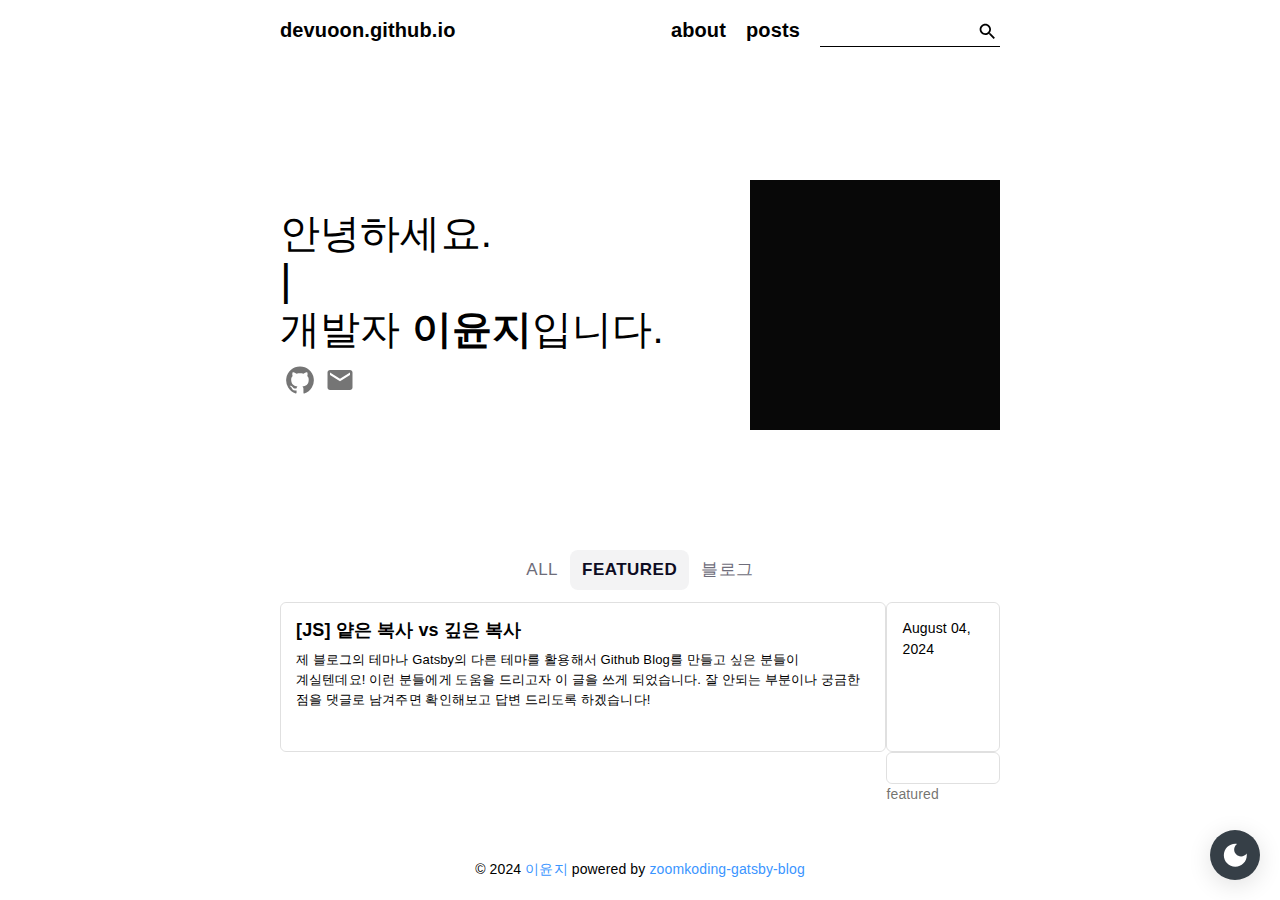
==== commit 380b5fd5: "Updates" ====
--- a/index.html
+++ b/index.html
@@ -1,4 +1,4 @@
-<!DOCTYPE html><html lang="en"><head><meta charSet="utf-8"/><meta http-equiv="x-ua-compatible" content="ie=edge"/><meta name="viewport" content="width=device-width, initial-scale=1, shrink-to-fit=no"/><meta name="generator" content="Gatsby 4.25.7"/><meta data-react-helmet="true" property="og:title" content="About"/><meta data-react-helmet="true" property="og:site_title" content="About"/><meta data-react-helmet="true" name="description" content="윥이의 개발노트"/><meta data-react-helmet="true" property="og:description" content="윥이의 개발노트"/><meta data-react-helmet="true" property="og:author" content="이윤지"/><meta data-react-helmet="true" property="og:image" content="/og-image.png"/><meta data-react-helmet="true" property="og:type" content="website"/><style data-href="/styles.403d7a8a431a9dbd54c6.css" data-identity="gatsby-global-css">@font-face{font-display:swap;font-family:Montserrat;font-style:normal;font-weight:100;src:local("Montserrat Thin "),local("Montserrat-Thin"),url(/static/montserrat-latin-100-8d7d79679b70dbe27172b6460e7a7910.woff2) format("woff2"),url(/static/montserrat-latin-100-ec38980a9e0119a379e2a9b3dbb1901a.woff) format("woff")}@font-face{font-display:swap;font-family:Montserrat;font-style:italic;font-weight:100;src:local("Montserrat Thin italic"),local("Montserrat-Thinitalic"),url(/static/montserrat-latin-100italic-e279051046ba1286706adc886cf1c96b.woff2) format("woff2"),url(/static/montserrat-latin-100italic-3b325a3173c8207435cd1b76e19bf501.woff) format("woff")}@font-face{font-display:swap;font-family:Montserrat;font-style:normal;font-weight:200;src:local("Montserrat Extra Light "),local("Montserrat-Extra Light"),url(/static/montserrat-latin-200-9d266fbbfa6cab7009bd56003b1eeb67.woff2) format("woff2"),url(/static/montserrat-latin-200-2d8ba08717110d27122e54c34b8a5798.woff) format("woff")}@font-face{font-display:swap;font-family:Montserrat;font-style:italic;font-weight:200;src:local("Montserrat Extra Light italic"),local("Montserrat-Extra Lightitalic"),url(/static/montserrat-latin-200italic-6e5b3756583bb2263eb062eae992735e.woff2) format("woff2"),url(/static/montserrat-latin-200italic-a0d6f343e4b536c582926255367a57da.woff) format("woff")}@font-face{font-display:swap;font-family:Montserrat;font-style:normal;font-weight:300;src:local("Montserrat Light "),local("Montserrat-Light"),url(/static/montserrat-latin-300-00b3e893aab5a8fd632d6342eb72551a.woff2) format("woff2"),url(/static/montserrat-latin-300-ea303695ceab35f17e7d062f30e0173b.woff) format("woff")}@font-face{font-display:swap;font-family:Montserrat;font-style:italic;font-weight:300;src:local("Montserrat Light italic"),local("Montserrat-Lightitalic"),url(/static/montserrat-latin-300italic-56f34ea368f6aedf89583d444bbcb227.woff2) format("woff2"),url(/static/montserrat-latin-300italic-54b0bf2c8c4c12ffafd803be2466a790.woff) format("woff")}@font-face{font-display:swap;font-family:Montserrat;font-style:normal;font-weight:400;src:local("Montserrat Regular "),local("Montserrat-Regular"),url(/static/montserrat-latin-400-b71748ae4f80ec8c014def4c5fa8688b.woff2) format("woff2"),url(/static/montserrat-latin-400-0659a9f4e90db5cf51b50d005bff1e41.woff) format("woff")}@font-face{font-display:swap;font-family:Montserrat;font-style:italic;font-weight:400;src:local("Montserrat Regular italic"),local("Montserrat-Regularitalic"),url(/static/montserrat-latin-400italic-6eed6b4cbb809c6efc7aa7ddad6dbe3e.woff2) format("woff2"),url(/static/montserrat-latin-400italic-7583622cfde30ae49086d18447ab28e7.woff) format("woff")}@font-face{font-display:swap;font-family:Montserrat;font-style:normal;font-weight:500;src:local("Montserrat Medium "),local("Montserrat-Medium"),url(/static/montserrat-latin-500-091b209546e16313fd4f4fc36090c757.woff2) format("woff2"),url(/static/montserrat-latin-500-edd311588712a96bbf435fad264fff62.woff) format("woff")}@font-face{font-display:swap;font-family:Montserrat;font-style:italic;font-weight:500;src:local("Montserrat Medium italic"),local("Montserrat-Mediumitalic"),url(/static/montserrat-latin-500italic-c90ced68b46050061d1a41842d6dfb43.woff2) format("woff2"),url(/static/montserrat-latin-500italic-5146cbfe02b1deea5dffea27a5f2f998.woff) format("woff")}@font-face{font-display:swap;font-family:Montserrat;font-style:normal;font-weight:600;src:local("Montserrat SemiBold "),local("Montserrat-SemiBold"),url(/static/montserrat-latin-600-0480d2f8a71f38db8633b84d8722e0c2.woff2) format("woff2"),url(/static/montserrat-latin-600-b77863a375260a05dd13f86a1cee598f.woff) format("woff")}@font-face{font-display:swap;font-family:Montserrat;font-style:italic;font-weight:600;src:local("Montserrat SemiBold italic"),local("Montserrat-SemiBolditalic"),url(/static/montserrat-latin-600italic-cf46ffb11f3a60d7df0567f8851a1d00.woff2) format("woff2"),url(/static/montserrat-latin-600italic-c4fcfeeb057724724097167e57bd7801.woff) format("woff")}@font-face{font-display:swap;font-family:Montserrat;font-style:normal;font-weight:700;src:local("Montserrat Bold "),local("Montserrat-Bold"),url(/static/montserrat-latin-700-7dbcc8a5ea2289d83f657c25b4be6193.woff2) format("woff2"),url(/static/montserrat-latin-700-99271a835e1cae8c76ef8bba99a8cc4e.woff) format("woff")}@font-face{font-display:swap;font-family:Montserrat;font-style:italic;font-weight:700;src:local("Montserrat Bold italic"),local("Montserrat-Bolditalic"),url(/static/montserrat-latin-700italic-c41ad6bdb4bd504a843d546d0a47958d.woff2) format("woff2"),url(/static/montserrat-latin-700italic-6779372f04095051c62ed36bc1dcc142.woff) format("woff")}@font-face{font-display:swap;font-family:Montserrat;font-style:normal;font-weight:800;src:local("Montserrat ExtraBold "),local("Montserrat-ExtraBold"),url(/static/montserrat-latin-800-db9a3e0ba7eaea32e5f55328ace6cf23.woff2) format("woff2"),url(/static/montserrat-latin-800-4e3c615967a2360f5db87d2f0fd2456f.woff) format("woff")}@font-face{font-display:swap;font-family:Montserrat;font-style:italic;font-weight:800;src:local("Montserrat ExtraBold italic"),local("Montserrat-ExtraBolditalic"),url(/static/montserrat-latin-800italic-bf45bfa14805969eda318973947bc42b.woff2) format("woff2"),url(/static/montserrat-latin-800italic-fe82abb0bcede51bf724254878e0c374.woff) format("woff")}@font-face{font-display:swap;font-family:Montserrat;font-style:normal;font-weight:900;src:local("Montserrat Black "),local("Montserrat-Black"),url(/static/montserrat-latin-900-e66c7edc609e24bacbb705175669d814.woff2) format("woff2"),url(/static/montserrat-latin-900-8211f418baeb8ec880b80ba3c682f957.woff) format("woff")}@font-face{font-display:swap;font-family:Montserrat;font-style:italic;font-weight:900;src:local("Montserrat Black italic"),local("Montserrat-Blackitalic"),url(/static/montserrat-latin-900italic-4454c775e48152c1a72510ceed3603e2.woff2) format("woff2"),url(/static/montserrat-latin-900italic-efcaa0f6a82ee0640b83a0916e6e8d68.woff) format("woff")}.search-input-wrapper{align-items:center;display:none;margin-top:3px;width:180px}@media(min-width:768px){.search-input-wrapper{display:flex}}.search-icon{color:var(--primary-text-color);margin-right:2px}.search-input{height:100%;width:100%}.search-input .MuiAutocomplete-inputRoot{padding-right:0!important}.search-input .MuiInputBase-input{color:var(--primary-text-color)!important;font-family:-apple-system,BlinkMacSystemFont,Segoe UI,Helvetica,Arial,sans-serif,Apple Color Emoji,Segoe UI Emoji;font-size:16px;font-weight:500;padding-bottom:2px!important}.search-input .MuiInput-underline:before{border-bottom-color:var(--primary-text-color);border-bottom-width:1px}.search-input .MuiInput-underline:after{border-bottom-color:var(--primary-text-color)}.page-header-wrapper{display:flex;height:60px;justify-content:center;width:100%}.page-header-wrapper .page-header{align-items:center;display:flex;justify-content:space-between;max-width:720px;width:100%}.page-header-wrapper .page-header .link{color:var(--primary-text-color);font-size:17px;font-weight:700}@media(min-width:768px){.page-header-wrapper .page-header .link{font-size:20px;font-weight:700}}.page-header-wrapper .page-header .trailing-section{align-items:center;display:flex}.page-header-wrapper .page-header .trailing-section .link{margin-right:10px}@media(min-width:768px){.page-header-wrapper .page-header .trailing-section .link{margin-right:20px}}.page-footer-wrapper{align-items:center;display:flex;height:62px;justify-content:center;margin-top:auto;width:100%}.page-footer-wrapper .page-footer{max-width:720px;text-align:center;width:100%}.page-footer-wrapper .page-footer .link{color:var(--primary-text-color);font-size:20px;font-weight:700;margin-right:20px}.page-footer-wrapper .page-footer a{color:#3a95ff}.dark-mode-button-wrapper{align-items:center;bottom:20px;display:flex;justify-content:center;position:fixed;right:20px}.dark-mode-button{-webkit-backdrop-filter:blur(30px);backdrop-filter:blur(30px);background-color:#363f47!important;border-radius:50px;box-shadow:0 5px 25px rgba(0,0,0,.12);cursor:pointer;height:50px;width:50px;z-index:3}.dark-mode-icon{color:#fff}a,abbr,acronym,address,applet,article,aside,audio,b,big,blockquote,body,canvas,caption,center,cite,code,dd,del,details,dfn,div,dl,dt,em,embed,fieldset,figcaption,figure,footer,form,h1,h2,h3,h4,h5,h6,header,hgroup,html,i,iframe,img,ins,kbd,label,legend,li,mark,menu,nav,object,ol,output,p,pre,q,ruby,s,samp,section,small,span,strike,strong,sub,summary,sup,table,tbody,td,tfoot,th,thead,time,tr,tt,u,ul,var,video{border:0;font-size:100%;font:inherit;margin:0;padding:0;vertical-align:baseline}article,aside,details,figcaption,figure,footer,header,hgroup,menu,nav,section{display:block}body{line-height:1}ol,ul{list-style:none}blockquote,q{quotes:none}blockquote:after,blockquote:before,q:after,q:before{content:"";content:none}table{border-collapse:collapse;border-spacing:0}a{outline:none;text-decoration:none}html{--background-color:#fff;--primary-text-color:#000;--secondary-text-color:#9e9e9e;--content-text-color:#37352f;--button-background-color:#f3f3f4;--button-text-color:#363f47;--tab-text-color:#6e6d7a;--tab-hover-text-color:#0d0c22;--tab-selected-background-color:rgba(13,12,34,.05);--bio-link-icon-color:rgba(0,0,0,.54);--about-link-icon-color:#a8a8a8;--chip-background-color:#f3f3f4;--link-text-color:rgba(55,53,47,.7);--post-card-border-color:rgba(0,0,0,.12);--markdown-table-even-cell-background-color:#f6f8fa;--markdown-table-border-color:#dfe2e5;--markdown-blockquote-border-color:#dfe2e5;--markdown-border-color:#e1e4e8}html[data-theme=dark]{--background-color:#232326;--primary-text-color:#e6e6e6;--secondary-text-color:#768390;--content-text-color:#e6e6e6;--button-background-color:#444c56;--button-text-color:#363f47;--tab-text-color:#768390;--tab-hover-text-color:#acbac7;--tab-selected-background-color:#373e47;--chip-background-color:#323a42;--bio-link-icon-color:#e6e6e6;--about-link-icon-color:#a8a8a8;--link-text-color:#90b0ec;--post-card-border-color:#363f47;--markdown-table-even-cell-background-color:#2d333b;--markdown-table-border-color:#444c56;--markdown-blockquote-border-color:#4f5864;--markdown-border-color:#e1e4e8}*{-webkit-appearance:none;appearance:none;box-sizing:border-box}html{font-size:14px;height:100%;overflow-y:scroll;width:100%}body{background-color:var(--background-color)!important}a{color:var(--link-text-color)}.page-wrapper{-webkit-font-smoothing:antialiased;-moz-osx-font-smoothing:grayscale;color:var(--primary-text-color);font-family:-apple-system,BlinkMacSystemFont,Segoe UI,Helvetica,Arial,sans-serif,Apple Color Emoji,Segoe UI Emoji;justify-content:center;min-height:100vh;padding-left:15px;padding-right:15px;word-break:keep-all}.page-wrapper,.page-wrapper .page-content{align-items:center;display:flex;flex-direction:column;width:100%}.page-wrapper .page-content{max-width:720px}.icon{color:var(--about-link-icon-color);font-size:20px}.social-links .icon{color:var(--bio-link-icon-color);font-size:30px}@-webkit-keyframes blinking-cursor{0%{opacity:0}50%{opacity:1}to{opacity:0}}@keyframes blinking-cursor{0%{opacity:0}50%{opacity:1}to{opacity:0}}.bio{color:var(--primary-text-color);display:flex;flex-direction:column;justify-content:space-between;margin-bottom:120px;margin-top:120px;width:100%}@media(min-width:768px){.bio{align-items:center;flex-direction:row}}.bio .introduction{display:flex;flex-direction:column;word-break:keep-all}.bio .introduction .react-rotating-text-cursor{-webkit-animation:blinking-cursor .8s cubic-bezier(.68,.01,.01,.99) 0s infinite;animation:blinking-cursor .8s cubic-bezier(.68,.01,.01,.99) 0s infinite}.bio .introduction strong{display:inline-block;font-weight:600}.bio .introduction.korean{font-size:32px;font-weight:100;line-height:1.2}.bio .introduction.korean .title .react-rotating-text-cursor{font-size:35px;line-height:35px}@media(min-width:768px){.bio .introduction.korean{font-size:40px}.bio .introduction.korean .title .react-rotating-text-cursor{font-size:45px;line-height:45px}}.bio .introduction.english{font-family:montserrat;font-size:25px;line-height:1.2}@media(min-width:768px){.bio .introduction.english{font-size:45px}}.bio .introduction.english .name{font-size:35px;font-weight:600}.bio .introduction.english .job{font-size:35px}.bio .introduction.english .description{font-size:20px;font-weight:200;margin-top:8px}.bio .introduction.english .social-links{display:flex;margin-top:20px}.bio .thumbnail-wrapper{display:none}@media(min-width:768px){.bio .thumbnail-wrapper{display:block}}.section-header-wrapper{display:flex;justify-content:center;margin-bottom:32px;width:100%}.section-header-wrapper .section-header{border-bottom:4px solid var(--primary-text-color);color:var(--primary-text-color);font-size:30px;font-weight:700;padding-bottom:5px}.timestamp-section{align-items:center;display:flex;flex-direction:column;justify-content:center;margin-bottom:50px;width:100%;word-break:keep-all}.timestamp-section .body{padding:0 10px;width:100%}.timestamp-section .body .timestamp{border-left:2px solid #bdbdbd;display:flex;font-size:18px;font-weight:400;justify-items:center;margin-left:5px;padding:10px 0;width:100%}.timestamp-section .body .timestamp:first-child{padding-top:7px}.timestamp-section .body .timestamp:last-child{padding-bottom:7px}.timestamp-section .body .timestamp:before{align-self:center;background-color:var(--background-color);border:2px solid #828282;border-radius:10px;content:"";height:10px;left:-1px;position:relative;-webkit-transform:translatex(-50%);transform:translatex(-50%);width:10px}.timestamp-section .body .timestamp .date{align-self:center;color:#828282;margin-left:5px;margin-right:5px;min-width:115px;width:115px}@media(min-width:768px){.timestamp-section .body .timestamp .date{min-width:200px;width:200px}}.timestamp-section .body .timestamp .activity{line-height:23px;width:100%}.project-section{align-items:center;justify-content:center}.project-section,.project-section .project{display:flex;flex-direction:column;width:100%}.project-section .project{margin-bottom:30px;padding:15px}.project-section .project .head{font-size:20px;font-weight:700;line-height:30px;margin-bottom:10px}.project-section .project .body{display:flex;flex-direction:column;width:100%}.project-section .project .body .thumbnail{margin-bottom:10px;width:100%}.project-section .project .body .tech-stack{display:flex;margin-bottom:10px}.project-section .project .body .tech-stack .tech{background-color:var(--chip-background-color);border-radius:10px;font-size:15px;font-weight:500;margin-right:5px;padding:5px 7px}.project-section .project .body .description{font-size:16px;font-weight:400;line-height:1.4}@media(min-width:768px){.project-section .project .body{flex-direction:column}.project-section .project .body .content{margin-top:0}}.post-header{border-bottom:1px solid var(--post-card-border-color);display:flex;flex-direction:column;justify-content:center;margin-bottom:40px;margin-top:20px;padding-bottom:10px;width:100%;word-break:keep-all}.post-header .emoji{font-size:78px;margin-bottom:20px}.post-header .categories{margin-bottom:5px}.post-header .categories .category{color:var(--primary-text-color);font-weight:600;margin-right:4px}.post-header .categories .category:hover{text-decoration:underline}.post-header .title{color:var(--primary-text-color);font-size:32px;font-weight:600;line-height:1.3;margin-bottom:6px}.post-header .info{color:var(--secondary-text-color);display:flex;flex-wrap:wrap;font-size:16px;font-weight:500;line-height:1.5;width:100%}.post-header .info .author{margin-right:4px}.post-header .info strong{color:var(--primary-text-color);font-weight:600}.post-navigator{-webkit-column-gap:1.4%;column-gap:1.4%;display:grid;grid-template-columns:49.3% 49.3%;width:100%}.post-navigator .post-card{border:1px solid var(--post-card-border-color);border-radius:6px;color:var(--primary-text-color);cursor:pointer;display:flex;flex-direction:column;padding:15px;transition:-webkit-transform .2s;transition:transform .2s;transition:transform .2s,-webkit-transform .2s;width:100%}.post-navigator .post-card:hover .title{text-decoration:underline}.post-navigator .post-card.prev{margin-right:auto}.post-navigator .post-card.next{margin-left:auto}.post-navigator .post-card .direction{color:gray;font-size:14px;font-weight:500;margin-bottom:5px}.post-navigator .post-card .title{font-size:16px;font-weight:600;line-height:1.4;margin-bottom:7px}.markdown .octicon{fill:currentColor;display:inline-block;vertical-align:text-bottom}.markdown .anchor{float:left;line-height:1;margin-left:-20px;padding-right:4px}.markdown .anchor:focus{outline:none}.markdown h1 .octicon-link,.markdown h2 .octicon-link,.markdown h3 .octicon-link,.markdown h4 .octicon-link,.markdown h5 .octicon-link,.markdown h6 .octicon-link{color:#1b1f23;vertical-align:middle;visibility:hidden}.markdown h1:hover .anchor,.markdown h2:hover .anchor,.markdown h3:hover .anchor,.markdown h4:hover .anchor,.markdown h5:hover .anchor,.markdown h6:hover .anchor{text-decoration:none}.markdown h1:hover .anchor .octicon-link,.markdown h2:hover .anchor .octicon-link,.markdown h3:hover .anchor .octicon-link,.markdown h4:hover .anchor .octicon-link,.markdown h5:hover .anchor .octicon-link,.markdown h6:hover .anchor .octicon-link{visibility:visible}.markdown h1:hover .anchor .octicon-link:before,.markdown h2:hover .anchor .octicon-link:before,.markdown h3:hover .anchor .octicon-link:before,.markdown h4:hover .anchor .octicon-link:before,.markdown h5:hover .anchor .octicon-link:before,.markdown h6:hover .anchor .octicon-link:before{background-image:url("data:image/svg+xml;charset=utf-8,%3Csvg xmlns='http://www.w3.org/2000/svg' width='16' height='16' aria-hidden='true' viewBox='0 0 16 16'%3E%3Cpath fill-rule='evenodd' d='M4 9h1v1H4c-1.5 0-3-1.69-3-3.5S2.55 3 4 3h4c1.45 0 3 1.69 3 3.5 0 1.41-.91 2.72-2 3.25V8.59c.58-.45 1-1.27 1-2.09C10 5.22 8.98 4 8 4H4c-.98 0-2 1.22-2 2.5S3 9 4 9zm9-3h-1v1h1c1 0 2 1.22 2 2.5S13.98 12 13 12H9c-.98 0-2-1.22-2-2.5 0-.83.42-1.64 1-2.09V6.25c-1.09.53-2 1.84-2 3.25C6 11.31 7.55 13 9 13h4c1.45 0 3-1.69 3-3.5S14.5 6 13 6z'/%3E%3C/svg%3E");content:" ";display:inline-block;height:16px;width:16px}.markdown{-ms-text-size-adjust:100%;-webkit-text-size-adjust:100%;word-wrap:break-word;color:var(--content-text-color);font-family:-apple-system,BlinkMacSystemFont,Segoe UI,Helvetica,Arial,sans-serif,Apple Color Emoji,Segoe UI Emoji;font-size:16px;font-weight:500;line-height:1.5}.markdown details{display:block}.markdown summary{display:list-item}.markdown a{background-color:initial}.markdown a:active,.markdown a:hover{outline-width:0}.markdown strong{font-weight:inherit;font-weight:bolder}.markdown h1{margin:.67em 0}.markdown img{border-style:none}.markdown code,.markdown kbd,.markdown pre{font-family:monospace,monospace;font-size:1em}.markdown hr{box-sizing:initial;overflow:visible}.markdown input{font:inherit;margin:0;overflow:visible}.markdown [type=checkbox]{box-sizing:border-box;padding:0}.markdown *{box-sizing:border-box}.markdown input{font-family:inherit;font-size:inherit;line-height:inherit}.markdown a{border-bottom:.05em solid;border-color:var(--link-text-color);color:var(--link-text-color);text-decoration:none}.markdown a.anchor{border-bottom:none}.markdown strong{font-weight:700}.markdown hr{background:transparent;border-bottom:1px solid var(--markdown-blockquote-border-color);height:0;margin:15px 0;overflow:hidden}.markdown hr:after,.markdown hr:before{content:"";display:table}.markdown hr:after{clear:both}.markdown table{border-collapse:collapse;border-spacing:0}.markdown td,.markdown th{padding:0}.markdown details summary{cursor:pointer}.markdown h1,.markdown h2,.markdown h3,.markdown h4,.markdown h5,.markdown h6{margin-bottom:0;margin-top:0}.markdown h1{font-size:32px}.markdown h1,.markdown h2{font-weight:600}.markdown h2{font-size:24px}.markdown h3{font-size:20px}.markdown h3,.markdown h4{font-weight:600}.markdown h4{font-size:16px}.markdown h5{font-size:14px}.markdown h5,.markdown h6{font-weight:600}.markdown h6{font-size:12px}.markdown p{margin-bottom:10px;margin-top:0}.markdown blockquote{margin:0}.markdown ol,.markdown ul{margin-bottom:0;margin-top:0;padding-left:0}.markdown ol ol,.markdown ul ol{list-style-type:lower-roman}.markdown ol ol ol,.markdown ol ul ol,.markdown ul ol ol,.markdown ul ul ol{list-style-type:lower-alpha}.markdown dd{margin-left:0}.markdown code,.markdown pre{font-family:SFMono-Regular,Consolas,Liberation Mono,Menlo,monospace;font-size:12px}.markdown code.language-text{border-radius:3px;font-size:85%;padding:.2em .4em}.markdown :not(pre)>code.language-text{background:hsla(44,6%,50%,.15);color:#eb5757;overflow-wrap:break-word}.markdown pre{margin-bottom:0;margin-top:0}.markdown input::-webkit-inner-spin-button,.markdown input::-webkit-outer-spin-button{-webkit-appearance:none;appearance:none;margin:0}.markdown :checked+.radio-label{border-color:#0366d6;position:relative;z-index:1}.markdown .border{border:1px solid var(--markdown-border-color)!important}.markdown .border-0{border:0!important}.markdown .border-bottom{border-bottom:1px solid var(--markdown-border-color)!important}.markdown .rounded-1{border-radius:3px!important}.markdown .bg-white{background-color:transparent!important}.markdown .bg-gray-light{background-color:#fafbfc!important}.markdown .text-gray-light{color:#6a737d!important}.markdown .pl-3,.markdown .px-3{padding-left:16px!important}.markdown .px-3{padding-right:16px!important}.markdown .f6{font-size:12px!important}.markdown .lh-condensed{line-height:1.25!important}.markdown .text-bold{font-weight:600!important}.markdown .pl-c{color:#6a737d}.markdown .pl-c1,.markdown .pl-s .pl-v{color:#005cc5}.markdown .pl-e,.markdown .pl-en{color:#6f42c1}.markdown .pl-s .pl-s1,.markdown .pl-smi{color:#24292e}.markdown .pl-ent{color:#22863a}.markdown .pl-k{color:#d73a49}.markdown .pl-pds,.markdown .pl-s,.markdown .pl-s .pl-pse .pl-s1,.markdown .pl-sr,.markdown .pl-sr .pl-cce,.markdown .pl-sr .pl-sra,.markdown .pl-sr .pl-sre{color:#032f62}.markdown .pl-smw,.markdown .pl-v{color:#e36209}.markdown .pl-bu{color:#b31d28}.markdown .pl-ii{background-color:#b31d28;color:#fafbfc}.markdown .pl-c2{background-color:#d73a49;color:#fafbfc}.markdown .pl-c2:before{content:"^M"}.markdown .pl-sr .pl-cce{color:#22863a;font-weight:700}.markdown .pl-ml{color:#735c0f}.markdown .pl-mh,.markdown .pl-mh .pl-en,.markdown .pl-ms{color:#005cc5;font-weight:700}.markdown .pl-mi{color:#24292e;font-style:italic}.markdown .pl-mb{color:#24292e;font-weight:700}.markdown .pl-md{background-color:#ffeef0;color:#b31d28}.markdown .pl-mi1{background-color:#f0fff4;color:#22863a}.markdown .pl-mc{background-color:#ffebda;color:#e36209}.markdown .pl-mi2{background-color:#005cc5;color:#f6f8fa}.markdown .pl-mdr{color:#6f42c1;font-weight:700}.markdown .pl-ba{color:#586069}.markdown .pl-sg{color:#959da5}.markdown .pl-corl{color:#032f62;text-decoration:underline}.markdown .mb-0{margin-bottom:0!important}.markdown .my-2{margin-bottom:8px!important;margin-top:8px!important}.markdown .pl-0{padding-left:0!important}.markdown .py-0{padding-bottom:0!important;padding-top:0!important}.markdown .pl-1{padding-left:4px!important}.markdown .pl-2{padding-left:8px!important}.markdown .py-2{padding-bottom:8px!important;padding-top:8px!important}.markdown .pl-3{padding-left:16px!important}.markdown .pl-4{padding-left:24px!important}.markdown .pl-5{padding-left:32px!important}.markdown .pl-6{padding-left:40px!important}.markdown .pl-7{padding-left:48px!important}.markdown .pl-8{padding-left:64px!important}.markdown .pl-9{padding-left:80px!important}.markdown .pl-10{padding-left:96px!important}.markdown .pl-11{padding-left:112px!important}.markdown .pl-12{padding-left:128px!important}.markdown hr{border-bottom-color:#eee}.markdown kbd{background-color:#fafbfc;border:1px solid #d1d5da;border-radius:3px;box-shadow:inset 0 -1px 0 #d1d5da;color:#444d56;display:inline-block;font:11px SFMono-Regular,Consolas,Liberation Mono,Menlo,monospace;line-height:10px;padding:3px 5px;vertical-align:middle}.markdown:after,.markdown:before{content:"";display:table}.markdown:after{clear:both}.markdown>:first-child{margin-top:0!important}.markdown>:last-child{margin-bottom:0!important}.markdown a:not([href]){color:inherit;text-decoration:none}.markdown blockquote,.markdown details,.markdown dl,.markdown ol,.markdown p,.markdown pre,.markdown table,.markdown ul{margin-bottom:16px;margin-top:0}.markdown hr{background-color:var(--markdown-border-color);border:0;height:.25em;margin:24px 0;padding:0}.markdown blockquote{border-left:.25em solid var(--markdown-blockquote-border-color);color:#6a737d;padding:0 1em}.markdown blockquote>:first-child{margin-top:0}.markdown blockquote>:last-child{margin-bottom:0}.markdown h1,.markdown h2,.markdown h3,.markdown h4,.markdown h5,.markdown h6{font-weight:600;line-height:1.25;margin-bottom:16px;margin-top:24px}.markdown h1{font-size:2em}.markdown h2{font-size:1.5em}.markdown h3{font-size:1.25em}.markdown h4{font-size:1em}.markdown h5{font-size:.875em}.markdown h6{color:#6a737d;font-size:.85em}.markdown ol,.markdown ul{padding-left:2em}.markdown ol ol,.markdown ol ul,.markdown ul ol,.markdown ul ul{margin-bottom:0;margin-top:0}.markdown ol{list-style-type:decimal}.markdown ul{list-style-type:disc}.markdown li{word-wrap:break-all;display:list-item;text-align:-webkit-match-parent}.markdown li>p{margin-top:16px}.markdown li+li{margin-top:.25em}.markdown dl{padding:0}.markdown dl dt{font-size:1em;font-style:italic;font-weight:600;margin-top:16px;padding:0}.markdown dl dd{margin-bottom:16px;padding:0 16px}.markdown table{display:block;overflow:auto;width:100%}.markdown table th{font-weight:600}.markdown table td,.markdown table th{border:1px solid var(--markdown-table-border-color);padding:6px 13px}.markdown table tr{border-top:1px solid var(--markdown-table-border-color)}.markdown table tr:nth-child(2n){background-color:var(--markdown-table-even-cell-background-color)}.markdown img{background-color:transparent;box-sizing:initial;display:block;margin:0 auto;max-width:100%}.markdown img[align=right]{padding-left:20px}.markdown img[align=left]{padding-right:20px}.markdown code{background-color:rgba(27,31,35,.05);border-radius:3px;font-size:85%;margin:0;padding:.2em .4em}.markdown pre{word-wrap:normal}.markdown pre>code{background:transparent;border:0;font-size:100%;margin:0;padding:0;white-space:pre;word-break:normal}.markdown .highlight{margin-bottom:16px}.markdown .highlight pre{margin-bottom:0;word-break:normal}.markdown .highlight pre,.markdown pre{background-color:#f6f8fa;border-radius:3px;font-size:85%;line-height:1.45;overflow:auto;padding:16px}.markdown pre code{word-wrap:normal;background-color:initial;border:0;display:inline;line-height:inherit;margin:0;max-width:auto;overflow:visible;padding:0}.markdown .commit-tease-sha{color:#444d56;display:inline-block;font-family:SFMono-Regular,Consolas,Liberation Mono,Menlo,monospace;font-size:90%}.markdown .full-commit .btn-outline:not(:disabled):hover{border-color:#005cc5;color:#005cc5}.markdown .blob-wrapper{overflow-x:auto;overflow-y:hidden}.markdown .blob-wrapper-embedded{max-height:240px;overflow-y:auto}.markdown .blob-num{color:rgba(27,31,35,.3);cursor:pointer;font-family:SFMono-Regular,Consolas,Liberation Mono,Menlo,monospace;font-size:12px;line-height:20px;min-width:50px;padding-left:10px;padding-right:10px;text-align:right;-webkit-user-select:none;user-select:none;vertical-align:top;white-space:nowrap;width:1%}.markdown .blob-num:hover{color:rgba(27,31,35,.6)}.markdown .blob-num:before{content:attr(data-line-number)}.markdown .blob-code{line-height:20px;padding-left:10px;padding-right:10px;position:relative;vertical-align:top}.markdown .blob-code-inner{word-wrap:normal;color:#24292e;font-family:SFMono-Regular,Consolas,Liberation Mono,Menlo,monospace;font-size:12px;overflow:visible;white-space:pre}.markdown .pl-token.active,.markdown .pl-token:hover{background:#ffea7f;cursor:pointer}.markdown .tab-size[data-tab-size="1"]{-o-tab-size:1;tab-size:1}.markdown .tab-size[data-tab-size="2"]{-o-tab-size:2;tab-size:2}.markdown .tab-size[data-tab-size="3"]{-o-tab-size:3;tab-size:3}.markdown .tab-size[data-tab-size="4"]{-o-tab-size:4;tab-size:4}.markdown .tab-size[data-tab-size="5"]{-o-tab-size:5;tab-size:5}.markdown .tab-size[data-tab-size="6"]{-o-tab-size:6;tab-size:6}.markdown .tab-size[data-tab-size="7"]{-o-tab-size:7;tab-size:7}.markdown .tab-size[data-tab-size="8"]{-o-tab-size:8;tab-size:8}.markdown .tab-size[data-tab-size="9"]{-o-tab-size:9;tab-size:9}.markdown .tab-size[data-tab-size="10"]{-o-tab-size:10;tab-size:10}.markdown .tab-size[data-tab-size="11"]{-o-tab-size:11;tab-size:11}.markdown .tab-size[data-tab-size="12"]{-o-tab-size:12;tab-size:12}.markdown .task-list-item{list-style-type:none}.markdown .task-list-item+.task-list-item{margin-top:3px}.markdown .task-list-item input{margin:0 .2em .25em -1.6em;vertical-align:middle}.markdown .table-of-contents{align-items:flex-start;display:flex;flex-direction:column;justify-content:center;position:fixed;right:0;top:75px;width:340px}@media(max-width:1300px){.markdown .table-of-contents{display:none}}.markdown .table-of-contents ul{cursor:pointer;list-style-type:none}.markdown .table-of-contents ul li a{border-bottom:none;color:var(--secondary-text-color);font-size:14px;height:30px;padding:6px 2px;width:100%}.markdown .table-of-contents ul p{margin:0}.markdown .gatsby-resp-image-wrapper{display:flex!important;justify-content:center!important;max-height:560px!important;width:100%!important}.markdown .gatsby-resp-image-wrapper img{height:auto!important;max-height:560px!important;max-width:100%!important;position:relative!important;width:auto!important}.markdown .gatsby-resp-image-wrapper+em{color:#6a737d;display:block;font-size:15px;font-style:italic;text-align:center}code[class*=language-],pre[class*=language-]{word-wrap:normal;background:none;color:#ccc;font-family:Consolas,Monaco,Andale Mono,Ubuntu Mono,monospace;font-size:1em;-webkit-hyphens:none;hyphens:none;line-height:1.5;-o-tab-size:4;tab-size:4;text-align:left;white-space:pre;word-break:normal;word-spacing:normal}pre[class*=language-]{margin:.5em 0;overflow:auto;padding:1em}:not(pre)>code[class*=language-],pre[class*=language-]{background:#2d2d2d}:not(pre)>code[class*=language-]{border-radius:.3em;padding:.1em;white-space:normal}.token.block-comment,.token.cdata,.token.comment,.token.doctype,.token.prolog{color:#999}.token.punctuation{color:#ccc}.token.attr-name,.token.deleted,.token.namespace,.token.tag{color:#e2777a}.token.function-name{color:#6196cc}.token.boolean,.token.function,.token.number{color:#f08d49}.token.class-name,.token.constant,.token.property,.token.symbol{color:#f8c555}.token.atrule,.token.builtin,.token.important,.token.keyword,.token.selector{color:#cc99cd}.token.attr-value,.token.char,.token.regex,.token.string,.token.variable{color:#7ec699}.token.entity,.token.operator,.token.url{color:#67cdcc}.token.bold,.token.important{font-weight:700}.token.italic{font-style:italic}.token.entity{cursor:help}.token.inserted{color:green}.post-content{margin-bottom:20px;width:100%}.category-page-header-wrapper,.post-content{display:flex;flex-direction:column;justify-content:center}.category-page-header-wrapper{align-items:center;margin-bottom:30px;margin-top:30px}.category-page-header-wrapper .category-page-title{border-bottom:3px solid var(--primary-text-color);font-size:40px;font-weight:700;margin-bottom:15px;padding-bottom:7px;text-align:center;width:-webkit-fit-content;width:-moz-fit-content;width:fit-content}.category-page-header-wrapper .category-page-subtitle{font-size:20px;font-weight:500;padding-bottom:10px;text-align:center}.post-card-wrapper{display:flex;justify-content:center;min-height:150px;width:100%}.post-card-wrapper .post-card{border:1px solid var(--post-card-border-color);border-radius:6px;color:var(--primary-text-color);cursor:pointer;display:flex;flex-direction:column;height:100%;margin-bottom:15px;max-width:720px;padding:15px;transition:-webkit-transform .2s;transition:transform .2s;transition:transform .2s,-webkit-transform .2s;width:100%}.post-card-wrapper .post-card:hover .title{text-decoration:underline}@media(min-width:768px){.post-card-wrapper .post-card{margin-bottom:0}}.post-card-wrapper .post-card .title{font-size:18px;font-weight:600;line-height:1.4;margin-bottom:7px}.post-card-wrapper .post-card .description{-webkit-line-clamp:3;-webkit-box-orient:vertical;color:var(--primary-text-color);display:-webkit-box;font-size:13px;line-height:20px;margin-bottom:10px;overflow:hidden;text-overflow:ellipsis}.post-card-wrapper .post-card .info{color:var(--about-link-icon-color);display:flex;font-size:14px;justify-content:space-between;margin-top:auto}.post-card-wrapper .post-card .info .categories{display:flex}.post-card-wrapper .post-card .info .categories .category{margin-left:4px}.post-card-wrapper .post-card .info .categories .category:hover{text-decoration:underline}.post-card-column-wrapper{display:flex;justify-content:center;width:100%}.post-card-column-wrapper .post-card-column{align-items:center;display:flex;flex-direction:column;width:100%}.post-card-column-wrapper .post-card-column .post-card-wrapper{margin-bottom:10px}.post-card-column-wrapper .post-card-column .more-post-card-button{background-color:var(--button-background-color);color:var(--tab-hover-text-color);font-size:15px;font-weight:500;height:40px}.post-tabs-wrapper{align-self:flex-start;display:flex;flex-direction:column;justify-content:center;top:0;width:100%}.post-tabs-wrapper .post-tabs{display:flex;height:40px;justify-content:center;margin-bottom:12px;max-width:760px;width:100%}.post-tabs-wrapper .post-tabs .mui-tabs .MuiTab-root{color:var(--tab-text-color);font-family:-apple-system,BlinkMacSystemFont,Segoe UI,Helvetica,Arial,sans-serif,Apple Color Emoji,Segoe UI Emoji;font-size:17px;font-weight:500;height:40px;min-height:auto;min-width:auto;padding:10px 12px;transition:all .2s ease}.post-tabs-wrapper .post-tabs .mui-tabs .Mui-selected,.post-tabs-wrapper .post-tabs .mui-tabs .MuiTab-root :hover{color:var(--tab-hover-text-color);transition:all .2s ease}.post-tabs-wrapper .post-tabs .mui-tabs .Mui-selected{background-color:var(--tab-selected-background-color);border-radius:8px;font-weight:600}.post-tabs-wrapper .post-tabs .mui-tabs .MuiTabScrollButton-root{height:40px;width:20px}.post-tabs-wrapper .post-tabs .mui-tabs .MuiTabs-scrollable{height:40px}.post-tabs-wrapper .post-tabs .mui-tabs .MuiTabs-indicator{display:none}</style><style data-emotion="css-global o6gwfi">html{-webkit-font-smoothing:antialiased;-moz-osx-font-smoothing:grayscale;box-sizing:border-box;-webkit-text-size-adjust:100%;}*,*::before,*::after{box-sizing:inherit;}strong,b{font-weight:700;}body{margin:0;color:rgba(0, 0, 0, 0.87);font-family:"Roboto","Helvetica","Arial",sans-serif;font-weight:400;font-size:1rem;line-height:1.5;letter-spacing:0.00938em;background-color:#fff;}@media print{body{background-color:#fff;}}body::backdrop{background-color:#fff;}</style><style data-emotion="css-global 1prfaxn">@-webkit-keyframes mui-auto-fill{from{display:block;}}@keyframes mui-auto-fill{from{display:block;}}@-webkit-keyframes mui-auto-fill-cancel{from{display:block;}}@keyframes mui-auto-fill-cancel{from{display:block;}}</style><style data-emotion="css 18nc3u2 feqhe6 12rx5qu mnn31 vubbuv 1j7qk7u orq8zk oqr85h 12qnib k008qs 1q2h7u5 ttwr4n 1yxmbwk 6flbmm">.css-18nc3u2.Mui-focused .MuiAutocomplete-clearIndicator{visibility:visible;}@media (pointer: fine){.css-18nc3u2:hover .MuiAutocomplete-clearIndicator{visibility:visible;}}.css-18nc3u2 .MuiAutocomplete-tag{margin:3px;max-width:calc(100% - 6px);}.css-18nc3u2 .MuiAutocomplete-inputRoot{-webkit-box-flex-wrap:wrap;-webkit-flex-wrap:wrap;-ms-flex-wrap:wrap;flex-wrap:wrap;}.MuiAutocomplete-hasPopupIcon.css-18nc3u2 .MuiAutocomplete-inputRoot,.MuiAutocomplete-hasClearIcon.css-18nc3u2 .MuiAutocomplete-inputRoot{padding-right:30px;}.MuiAutocomplete-hasPopupIcon.MuiAutocomplete-hasClearIcon.css-18nc3u2 .MuiAutocomplete-inputRoot{padding-right:56px;}.css-18nc3u2 .MuiAutocomplete-inputRoot .MuiAutocomplete-input{width:0;min-width:30px;}.css-18nc3u2 .MuiInput-root{padding-bottom:1px;}.css-18nc3u2 .MuiInput-root .MuiInput-input{padding:4px 4px 4px 0px;}.css-18nc3u2 .MuiInput-root.MuiInputBase-sizeSmall .MuiInput-input{padding:2px 4px 3px 0;}.css-18nc3u2 .MuiOutlinedInput-root{padding:9px;}.MuiAutocomplete-hasPopupIcon.css-18nc3u2 .MuiOutlinedInput-root,.MuiAutocomplete-hasClearIcon.css-18nc3u2 .MuiOutlinedInput-root{padding-right:39px;}.MuiAutocomplete-hasPopupIcon.MuiAutocomplete-hasClearIcon.css-18nc3u2 .MuiOutlinedInput-root{padding-right:65px;}.css-18nc3u2 .MuiOutlinedInput-root .MuiAutocomplete-input{padding:7.5px 4px 7.5px 5px;}.css-18nc3u2 .MuiOutlinedInput-root .MuiAutocomplete-endAdornment{right:9px;}.css-18nc3u2 .MuiOutlinedInput-root.MuiInputBase-sizeSmall{padding-top:6px;padding-bottom:6px;padding-left:6px;}.css-18nc3u2 .MuiOutlinedInput-root.MuiInputBase-sizeSmall .MuiAutocomplete-input{padding:2.5px 4px 2.5px 8px;}.css-18nc3u2 .MuiFilledInput-root{padding-top:19px;padding-left:8px;}.MuiAutocomplete-hasPopupIcon.css-18nc3u2 .MuiFilledInput-root,.MuiAutocomplete-hasClearIcon.css-18nc3u2 .MuiFilledInput-root{padding-right:39px;}.MuiAutocomplete-hasPopupIcon.MuiAutocomplete-hasClearIcon.css-18nc3u2 .MuiFilledInput-root{padding-right:65px;}.css-18nc3u2 .MuiFilledInput-root .MuiFilledInput-input{padding:7px 4px;}.css-18nc3u2 .MuiFilledInput-root .MuiAutocomplete-endAdornment{right:9px;}.css-18nc3u2 .MuiFilledInput-root.MuiInputBase-sizeSmall{padding-bottom:1px;}.css-18nc3u2 .MuiFilledInput-root.MuiInputBase-sizeSmall .MuiFilledInput-input{padding:2.5px 4px;}.css-18nc3u2 .MuiInputBase-hiddenLabel{padding-top:8px;}.css-18nc3u2 .MuiFilledInput-root.MuiInputBase-hiddenLabel{padding-top:0;padding-bottom:0;}.css-18nc3u2 .MuiFilledInput-root.MuiInputBase-hiddenLabel .MuiAutocomplete-input{padding-top:16px;padding-bottom:17px;}.css-18nc3u2 .MuiFilledInput-root.MuiInputBase-hiddenLabel.MuiInputBase-sizeSmall .MuiAutocomplete-input{padding-top:8px;padding-bottom:9px;}.css-18nc3u2 .MuiAutocomplete-input{-webkit-box-flex:1;-webkit-flex-grow:1;-ms-flex-positive:1;flex-grow:1;text-overflow:ellipsis;opacity:1;}.css-feqhe6{display:-webkit-inline-box;display:-webkit-inline-flex;display:-ms-inline-flexbox;display:inline-flex;-webkit-flex-direction:column;-ms-flex-direction:column;flex-direction:column;position:relative;min-width:0;padding:0;margin:0;border:0;vertical-align:top;width:100%;}.css-12rx5qu{font-family:"Roboto","Helvetica","Arial",sans-serif;font-weight:400;font-size:1rem;line-height:1.4375em;letter-spacing:0.00938em;color:rgba(0, 0, 0, 0.87);box-sizing:border-box;position:relative;cursor:text;display:-webkit-inline-box;display:-webkit-inline-flex;display:-ms-inline-flexbox;display:inline-flex;-webkit-align-items:center;-webkit-box-align:center;-ms-flex-align:center;align-items:center;width:100%;position:relative;}.css-12rx5qu.Mui-disabled{color:rgba(0, 0, 0, 0.38);cursor:default;}label+.css-12rx5qu{margin-top:16px;}.css-12rx5qu:after{border-bottom:2px solid #1976d2;left:0;bottom:0;content:"";position:absolute;right:0;-webkit-transform:scaleX(0);-moz-transform:scaleX(0);-ms-transform:scaleX(0);transform:scaleX(0);-webkit-transition:-webkit-transform 200ms cubic-bezier(0.0, 0, 0.2, 1) 0ms;transition:transform 200ms cubic-bezier(0.0, 0, 0.2, 1) 0ms;pointer-events:none;}.css-12rx5qu.Mui-focused:after{-webkit-transform:scaleX(1) translateX(0);-moz-transform:scaleX(1) translateX(0);-ms-transform:scaleX(1) translateX(0);transform:scaleX(1) translateX(0);}.css-12rx5qu.Mui-error:before,.css-12rx5qu.Mui-error:after{border-bottom-color:#d32f2f;}.css-12rx5qu:before{border-bottom:1px solid rgba(0, 0, 0, 0.42);left:0;bottom:0;content:"\00a0";position:absolute;right:0;-webkit-transition:border-bottom-color 200ms cubic-bezier(0.4, 0, 0.2, 1) 0ms;transition:border-bottom-color 200ms cubic-bezier(0.4, 0, 0.2, 1) 0ms;pointer-events:none;}.css-12rx5qu:hover:not(.Mui-disabled, .Mui-error):before{border-bottom:2px solid rgba(0, 0, 0, 0.87);}@media (hover: none){.css-12rx5qu:hover:not(.Mui-disabled, .Mui-error):before{border-bottom:1px solid rgba(0, 0, 0, 0.42);}}.css-12rx5qu.Mui-disabled:before{border-bottom-style:dotted;}.css-mnn31{font:inherit;letter-spacing:inherit;color:currentColor;padding:4px 0 5px;border:0;box-sizing:content-box;background:none;height:1.4375em;margin:0;-webkit-tap-highlight-color:transparent;display:block;min-width:0;width:100%;-webkit-animation-name:mui-auto-fill-cancel;animation-name:mui-auto-fill-cancel;-webkit-animation-duration:10ms;animation-duration:10ms;}.css-mnn31::-webkit-input-placeholder{color:currentColor;opacity:0.42;-webkit-transition:opacity 200ms cubic-bezier(0.4, 0, 0.2, 1) 0ms;transition:opacity 200ms cubic-bezier(0.4, 0, 0.2, 1) 0ms;}.css-mnn31::-moz-placeholder{color:currentColor;opacity:0.42;-webkit-transition:opacity 200ms cubic-bezier(0.4, 0, 0.2, 1) 0ms;transition:opacity 200ms cubic-bezier(0.4, 0, 0.2, 1) 0ms;}.css-mnn31:-ms-input-placeholder{color:currentColor;opacity:0.42;-webkit-transition:opacity 200ms cubic-bezier(0.4, 0, 0.2, 1) 0ms;transition:opacity 200ms cubic-bezier(0.4, 0, 0.2, 1) 0ms;}.css-mnn31::-ms-input-placeholder{color:currentColor;opacity:0.42;-webkit-transition:opacity 200ms cubic-bezier(0.4, 0, 0.2, 1) 0ms;transition:opacity 200ms cubic-bezier(0.4, 0, 0.2, 1) 0ms;}.css-mnn31:focus{outline:0;}.css-mnn31:invalid{box-shadow:none;}.css-mnn31::-webkit-search-decoration{-webkit-appearance:none;}label[data-shrink=false]+.MuiInputBase-formControl .css-mnn31::-webkit-input-placeholder{opacity:0!important;}label[data-shrink=false]+.MuiInputBase-formControl .css-mnn31::-moz-placeholder{opacity:0!important;}label[data-shrink=false]+.MuiInputBase-formControl .css-mnn31:-ms-input-placeholder{opacity:0!important;}label[data-shrink=false]+.MuiInputBase-formControl .css-mnn31::-ms-input-placeholder{opacity:0!important;}label[data-shrink=false]+.MuiInputBase-formControl .css-mnn31:focus::-webkit-input-placeholder{opacity:0.42;}label[data-shrink=false]+.MuiInputBase-formControl .css-mnn31:focus::-moz-placeholder{opacity:0.42;}label[data-shrink=false]+.MuiInputBase-formControl .css-mnn31:focus:-ms-input-placeholder{opacity:0.42;}label[data-shrink=false]+.MuiInputBase-formControl .css-mnn31:focus::-ms-input-placeholder{opacity:0.42;}.css-mnn31.Mui-disabled{opacity:1;-webkit-text-fill-color:rgba(0, 0, 0, 0.38);}.css-mnn31:-webkit-autofill{-webkit-animation-duration:5000s;animation-duration:5000s;-webkit-animation-name:mui-auto-fill;animation-name:mui-auto-fill;}.css-vubbuv{-webkit-user-select:none;-moz-user-select:none;-ms-user-select:none;user-select:none;width:1em;height:1em;display:inline-block;fill:currentColor;-webkit-flex-shrink:0;-ms-flex-negative:0;flex-shrink:0;-webkit-transition:fill 200ms cubic-bezier(0.4, 0, 0.2, 1) 0ms;transition:fill 200ms cubic-bezier(0.4, 0, 0.2, 1) 0ms;font-size:1.5rem;}.css-1j7qk7u{display:-webkit-inline-box;display:-webkit-inline-flex;display:-ms-inline-flexbox;display:inline-flex;-webkit-align-items:center;-webkit-box-align:center;-ms-flex-align:center;align-items:center;-webkit-box-pack:center;-ms-flex-pack:center;-webkit-justify-content:center;justify-content:center;position:relative;box-sizing:border-box;-webkit-tap-highlight-color:transparent;background-color:transparent;outline:0;border:0;margin:0;border-radius:0;padding:0;cursor:pointer;-webkit-user-select:none;-moz-user-select:none;-ms-user-select:none;user-select:none;vertical-align:middle;-moz-appearance:none;-webkit-appearance:none;-webkit-text-decoration:none;text-decoration:none;color:inherit;text-align:center;-webkit-flex:0 0 auto;-ms-flex:0 0 auto;flex:0 0 auto;font-size:1.5rem;padding:8px;border-radius:50%;overflow:visible;color:rgba(0, 0, 0, 0.54);-webkit-transition:background-color 150ms cubic-bezier(0.4, 0, 0.2, 1) 0ms;transition:background-color 150ms cubic-bezier(0.4, 0, 0.2, 1) 0ms;padding:5px;font-size:1.125rem;}.css-1j7qk7u::-moz-focus-inner{border-style:none;}.css-1j7qk7u.Mui-disabled{pointer-events:none;cursor:default;}@media print{.css-1j7qk7u{-webkit-print-color-adjust:exact;color-adjust:exact;}}.css-1j7qk7u:hover{background-color:rgba(0, 0, 0, 0.04);}@media (hover: none){.css-1j7qk7u:hover{background-color:transparent;}}.css-1j7qk7u.Mui-disabled{background-color:transparent;color:rgba(0, 0, 0, 0.26);}.css-orq8zk{overflow:hidden;min-height:48px;-webkit-overflow-scrolling:touch;display:-webkit-box;display:-webkit-flex;display:-ms-flexbox;display:flex;}@media (max-width:599.95px){.css-orq8zk .MuiTabs-scrollButtons{display:none;}}.css-oqr85h{overflow-x:auto;overflow-y:hidden;scrollbar-width:none;}.css-oqr85h::-webkit-scrollbar{display:none;}.css-12qnib{position:relative;display:inline-block;-webkit-flex:1 1 auto;-ms-flex:1 1 auto;flex:1 1 auto;white-space:nowrap;scrollbar-width:none;overflow-x:auto;overflow-y:hidden;}.css-12qnib::-webkit-scrollbar{display:none;}.css-k008qs{display:-webkit-box;display:-webkit-flex;display:-ms-flexbox;display:flex;}.css-1q2h7u5{display:-webkit-inline-box;display:-webkit-inline-flex;display:-ms-inline-flexbox;display:inline-flex;-webkit-align-items:center;-webkit-box-align:center;-ms-flex-align:center;align-items:center;-webkit-box-pack:center;-ms-flex-pack:center;-webkit-justify-content:center;justify-content:center;position:relative;box-sizing:border-box;-webkit-tap-highlight-color:transparent;background-color:transparent;outline:0;border:0;margin:0;border-radius:0;padding:0;cursor:pointer;-webkit-user-select:none;-moz-user-select:none;-ms-user-select:none;user-select:none;vertical-align:middle;-moz-appearance:none;-webkit-appearance:none;-webkit-text-decoration:none;text-decoration:none;color:inherit;font-family:"Roboto","Helvetica","Arial",sans-serif;font-weight:500;font-size:0.875rem;line-height:1.25;letter-spacing:0.02857em;text-transform:uppercase;max-width:360px;min-width:90px;position:relative;min-height:48px;-webkit-flex-shrink:0;-ms-flex-negative:0;flex-shrink:0;padding:12px 16px;overflow:hidden;white-space:normal;text-align:center;-webkit-flex-direction:column;-ms-flex-direction:column;flex-direction:column;color:rgba(0, 0, 0, 0.6);}.css-1q2h7u5::-moz-focus-inner{border-style:none;}.css-1q2h7u5.Mui-disabled{pointer-events:none;cursor:default;}@media print{.css-1q2h7u5{-webkit-print-color-adjust:exact;color-adjust:exact;}}.css-1q2h7u5.Mui-selected{color:#1976d2;}.css-1q2h7u5.Mui-disabled{color:rgba(0, 0, 0, 0.38);}.css-ttwr4n{position:absolute;height:2px;bottom:0;width:100%;-webkit-transition:all 300ms cubic-bezier(0.4, 0, 0.2, 1) 0ms;transition:all 300ms cubic-bezier(0.4, 0, 0.2, 1) 0ms;background-color:#1976d2;}.css-1yxmbwk{display:-webkit-inline-box;display:-webkit-inline-flex;display:-ms-inline-flexbox;display:inline-flex;-webkit-align-items:center;-webkit-box-align:center;-ms-flex-align:center;align-items:center;-webkit-box-pack:center;-ms-flex-pack:center;-webkit-justify-content:center;justify-content:center;position:relative;box-sizing:border-box;-webkit-tap-highlight-color:transparent;background-color:transparent;outline:0;border:0;margin:0;border-radius:0;padding:0;cursor:pointer;-webkit-user-select:none;-moz-user-select:none;-ms-user-select:none;user-select:none;vertical-align:middle;-moz-appearance:none;-webkit-appearance:none;-webkit-text-decoration:none;text-decoration:none;color:inherit;text-align:center;-webkit-flex:0 0 auto;-ms-flex:0 0 auto;flex:0 0 auto;font-size:1.5rem;padding:8px;border-radius:50%;overflow:visible;color:rgba(0, 0, 0, 0.54);-webkit-transition:background-color 150ms cubic-bezier(0.4, 0, 0.2, 1) 0ms;transition:background-color 150ms cubic-bezier(0.4, 0, 0.2, 1) 0ms;}.css-1yxmbwk::-moz-focus-inner{border-style:none;}.css-1yxmbwk.Mui-disabled{pointer-events:none;cursor:default;}@media print{.css-1yxmbwk{-webkit-print-color-adjust:exact;color-adjust:exact;}}.css-1yxmbwk:hover{background-color:rgba(0, 0, 0, 0.04);}@media (hover: none){.css-1yxmbwk:hover{background-color:transparent;}}.css-1yxmbwk.Mui-disabled{background-color:transparent;color:rgba(0, 0, 0, 0.26);}.css-6flbmm{-webkit-user-select:none;-moz-user-select:none;-ms-user-select:none;user-select:none;width:1em;height:1em;display:inline-block;fill:currentColor;-webkit-flex-shrink:0;-ms-flex-negative:0;flex-shrink:0;-webkit-transition:fill 200ms cubic-bezier(0.4, 0, 0.2, 1) 0ms;transition:fill 200ms cubic-bezier(0.4, 0, 0.2, 1) 0ms;font-size:2.1875rem;}</style><link rel="preconnect" href="https://www.google-analytics.com"/><link rel="dns-prefetch" href="https://www.google-analytics.com"/><script>
+<!DOCTYPE html><html lang="en"><head><meta charSet="utf-8"/><meta http-equiv="x-ua-compatible" content="ie=edge"/><meta name="viewport" content="width=device-width, initial-scale=1, shrink-to-fit=no"/><meta name="generator" content="Gatsby 4.25.7"/><meta data-react-helmet="true" property="og:title" content="Home"/><meta data-react-helmet="true" property="og:site_title" content="Home"/><meta data-react-helmet="true" name="description" content="윥이의 개발노트"/><meta data-react-helmet="true" property="og:description" content="윥이의 개발노트"/><meta data-react-helmet="true" property="og:author" content="이윤지"/><meta data-react-helmet="true" property="og:image" content="/og-image.png"/><meta data-react-helmet="true" property="og:type" content="website"/><style data-href="/styles.403d7a8a431a9dbd54c6.css" data-identity="gatsby-global-css">@font-face{font-display:swap;font-family:Montserrat;font-style:normal;font-weight:100;src:local("Montserrat Thin "),local("Montserrat-Thin"),url(/static/montserrat-latin-100-8d7d79679b70dbe27172b6460e7a7910.woff2) format("woff2"),url(/static/montserrat-latin-100-ec38980a9e0119a379e2a9b3dbb1901a.woff) format("woff")}@font-face{font-display:swap;font-family:Montserrat;font-style:italic;font-weight:100;src:local("Montserrat Thin italic"),local("Montserrat-Thinitalic"),url(/static/montserrat-latin-100italic-e279051046ba1286706adc886cf1c96b.woff2) format("woff2"),url(/static/montserrat-latin-100italic-3b325a3173c8207435cd1b76e19bf501.woff) format("woff")}@font-face{font-display:swap;font-family:Montserrat;font-style:normal;font-weight:200;src:local("Montserrat Extra Light "),local("Montserrat-Extra Light"),url(/static/montserrat-latin-200-9d266fbbfa6cab7009bd56003b1eeb67.woff2) format("woff2"),url(/static/montserrat-latin-200-2d8ba08717110d27122e54c34b8a5798.woff) format("woff")}@font-face{font-display:swap;font-family:Montserrat;font-style:italic;font-weight:200;src:local("Montserrat Extra Light italic"),local("Montserrat-Extra Lightitalic"),url(/static/montserrat-latin-200italic-6e5b3756583bb2263eb062eae992735e.woff2) format("woff2"),url(/static/montserrat-latin-200italic-a0d6f343e4b536c582926255367a57da.woff) format("woff")}@font-face{font-display:swap;font-family:Montserrat;font-style:normal;font-weight:300;src:local("Montserrat Light "),local("Montserrat-Light"),url(/static/montserrat-latin-300-00b3e893aab5a8fd632d6342eb72551a.woff2) format("woff2"),url(/static/montserrat-latin-300-ea303695ceab35f17e7d062f30e0173b.woff) format("woff")}@font-face{font-display:swap;font-family:Montserrat;font-style:italic;font-weight:300;src:local("Montserrat Light italic"),local("Montserrat-Lightitalic"),url(/static/montserrat-latin-300italic-56f34ea368f6aedf89583d444bbcb227.woff2) format("woff2"),url(/static/montserrat-latin-300italic-54b0bf2c8c4c12ffafd803be2466a790.woff) format("woff")}@font-face{font-display:swap;font-family:Montserrat;font-style:normal;font-weight:400;src:local("Montserrat Regular "),local("Montserrat-Regular"),url(/static/montserrat-latin-400-b71748ae4f80ec8c014def4c5fa8688b.woff2) format("woff2"),url(/static/montserrat-latin-400-0659a9f4e90db5cf51b50d005bff1e41.woff) format("woff")}@font-face{font-display:swap;font-family:Montserrat;font-style:italic;font-weight:400;src:local("Montserrat Regular italic"),local("Montserrat-Regularitalic"),url(/static/montserrat-latin-400italic-6eed6b4cbb809c6efc7aa7ddad6dbe3e.woff2) format("woff2"),url(/static/montserrat-latin-400italic-7583622cfde30ae49086d18447ab28e7.woff) format("woff")}@font-face{font-display:swap;font-family:Montserrat;font-style:normal;font-weight:500;src:local("Montserrat Medium "),local("Montserrat-Medium"),url(/static/montserrat-latin-500-091b209546e16313fd4f4fc36090c757.woff2) format("woff2"),url(/static/montserrat-latin-500-edd311588712a96bbf435fad264fff62.woff) format("woff")}@font-face{font-display:swap;font-family:Montserrat;font-style:italic;font-weight:500;src:local("Montserrat Medium italic"),local("Montserrat-Mediumitalic"),url(/static/montserrat-latin-500italic-c90ced68b46050061d1a41842d6dfb43.woff2) format("woff2"),url(/static/montserrat-latin-500italic-5146cbfe02b1deea5dffea27a5f2f998.woff) format("woff")}@font-face{font-display:swap;font-family:Montserrat;font-style:normal;font-weight:600;src:local("Montserrat SemiBold "),local("Montserrat-SemiBold"),url(/static/montserrat-latin-600-0480d2f8a71f38db8633b84d8722e0c2.woff2) format("woff2"),url(/static/montserrat-latin-600-b77863a375260a05dd13f86a1cee598f.woff) format("woff")}@font-face{font-display:swap;font-family:Montserrat;font-style:italic;font-weight:600;src:local("Montserrat SemiBold italic"),local("Montserrat-SemiBolditalic"),url(/static/montserrat-latin-600italic-cf46ffb11f3a60d7df0567f8851a1d00.woff2) format("woff2"),url(/static/montserrat-latin-600italic-c4fcfeeb057724724097167e57bd7801.woff) format("woff")}@font-face{font-display:swap;font-family:Montserrat;font-style:normal;font-weight:700;src:local("Montserrat Bold "),local("Montserrat-Bold"),url(/static/montserrat-latin-700-7dbcc8a5ea2289d83f657c25b4be6193.woff2) format("woff2"),url(/static/montserrat-latin-700-99271a835e1cae8c76ef8bba99a8cc4e.woff) format("woff")}@font-face{font-display:swap;font-family:Montserrat;font-style:italic;font-weight:700;src:local("Montserrat Bold italic"),local("Montserrat-Bolditalic"),url(/static/montserrat-latin-700italic-c41ad6bdb4bd504a843d546d0a47958d.woff2) format("woff2"),url(/static/montserrat-latin-700italic-6779372f04095051c62ed36bc1dcc142.woff) format("woff")}@font-face{font-display:swap;font-family:Montserrat;font-style:normal;font-weight:800;src:local("Montserrat ExtraBold "),local("Montserrat-ExtraBold"),url(/static/montserrat-latin-800-db9a3e0ba7eaea32e5f55328ace6cf23.woff2) format("woff2"),url(/static/montserrat-latin-800-4e3c615967a2360f5db87d2f0fd2456f.woff) format("woff")}@font-face{font-display:swap;font-family:Montserrat;font-style:italic;font-weight:800;src:local("Montserrat ExtraBold italic"),local("Montserrat-ExtraBolditalic"),url(/static/montserrat-latin-800italic-bf45bfa14805969eda318973947bc42b.woff2) format("woff2"),url(/static/montserrat-latin-800italic-fe82abb0bcede51bf724254878e0c374.woff) format("woff")}@font-face{font-display:swap;font-family:Montserrat;font-style:normal;font-weight:900;src:local("Montserrat Black "),local("Montserrat-Black"),url(/static/montserrat-latin-900-e66c7edc609e24bacbb705175669d814.woff2) format("woff2"),url(/static/montserrat-latin-900-8211f418baeb8ec880b80ba3c682f957.woff) format("woff")}@font-face{font-display:swap;font-family:Montserrat;font-style:italic;font-weight:900;src:local("Montserrat Black italic"),local("Montserrat-Blackitalic"),url(/static/montserrat-latin-900italic-4454c775e48152c1a72510ceed3603e2.woff2) format("woff2"),url(/static/montserrat-latin-900italic-efcaa0f6a82ee0640b83a0916e6e8d68.woff) format("woff")}.search-input-wrapper{align-items:center;display:none;margin-top:3px;width:180px}@media(min-width:768px){.search-input-wrapper{display:flex}}.search-icon{color:var(--primary-text-color);margin-right:2px}.search-input{height:100%;width:100%}.search-input .MuiAutocomplete-inputRoot{padding-right:0!important}.search-input .MuiInputBase-input{color:var(--primary-text-color)!important;font-family:-apple-system,BlinkMacSystemFont,Segoe UI,Helvetica,Arial,sans-serif,Apple Color Emoji,Segoe UI Emoji;font-size:16px;font-weight:500;padding-bottom:2px!important}.search-input .MuiInput-underline:before{border-bottom-color:var(--primary-text-color);border-bottom-width:1px}.search-input .MuiInput-underline:after{border-bottom-color:var(--primary-text-color)}.page-header-wrapper{display:flex;height:60px;justify-content:center;width:100%}.page-header-wrapper .page-header{align-items:center;display:flex;justify-content:space-between;max-width:720px;width:100%}.page-header-wrapper .page-header .link{color:var(--primary-text-color);font-size:17px;font-weight:700}@media(min-width:768px){.page-header-wrapper .page-header .link{font-size:20px;font-weight:700}}.page-header-wrapper .page-header .trailing-section{align-items:center;display:flex}.page-header-wrapper .page-header .trailing-section .link{margin-right:10px}@media(min-width:768px){.page-header-wrapper .page-header .trailing-section .link{margin-right:20px}}.page-footer-wrapper{align-items:center;display:flex;height:62px;justify-content:center;margin-top:auto;width:100%}.page-footer-wrapper .page-footer{max-width:720px;text-align:center;width:100%}.page-footer-wrapper .page-footer .link{color:var(--primary-text-color);font-size:20px;font-weight:700;margin-right:20px}.page-footer-wrapper .page-footer a{color:#3a95ff}.dark-mode-button-wrapper{align-items:center;bottom:20px;display:flex;justify-content:center;position:fixed;right:20px}.dark-mode-button{-webkit-backdrop-filter:blur(30px);backdrop-filter:blur(30px);background-color:#363f47!important;border-radius:50px;box-shadow:0 5px 25px rgba(0,0,0,.12);cursor:pointer;height:50px;width:50px;z-index:3}.dark-mode-icon{color:#fff}a,abbr,acronym,address,applet,article,aside,audio,b,big,blockquote,body,canvas,caption,center,cite,code,dd,del,details,dfn,div,dl,dt,em,embed,fieldset,figcaption,figure,footer,form,h1,h2,h3,h4,h5,h6,header,hgroup,html,i,iframe,img,ins,kbd,label,legend,li,mark,menu,nav,object,ol,output,p,pre,q,ruby,s,samp,section,small,span,strike,strong,sub,summary,sup,table,tbody,td,tfoot,th,thead,time,tr,tt,u,ul,var,video{border:0;font-size:100%;font:inherit;margin:0;padding:0;vertical-align:baseline}article,aside,details,figcaption,figure,footer,header,hgroup,menu,nav,section{display:block}body{line-height:1}ol,ul{list-style:none}blockquote,q{quotes:none}blockquote:after,blockquote:before,q:after,q:before{content:"";content:none}table{border-collapse:collapse;border-spacing:0}a{outline:none;text-decoration:none}html{--background-color:#fff;--primary-text-color:#000;--secondary-text-color:#9e9e9e;--content-text-color:#37352f;--button-background-color:#f3f3f4;--button-text-color:#363f47;--tab-text-color:#6e6d7a;--tab-hover-text-color:#0d0c22;--tab-selected-background-color:rgba(13,12,34,.05);--bio-link-icon-color:rgba(0,0,0,.54);--about-link-icon-color:#a8a8a8;--chip-background-color:#f3f3f4;--link-text-color:rgba(55,53,47,.7);--post-card-border-color:rgba(0,0,0,.12);--markdown-table-even-cell-background-color:#f6f8fa;--markdown-table-border-color:#dfe2e5;--markdown-blockquote-border-color:#dfe2e5;--markdown-border-color:#e1e4e8}html[data-theme=dark]{--background-color:#232326;--primary-text-color:#e6e6e6;--secondary-text-color:#768390;--content-text-color:#e6e6e6;--button-background-color:#444c56;--button-text-color:#363f47;--tab-text-color:#768390;--tab-hover-text-color:#acbac7;--tab-selected-background-color:#373e47;--chip-background-color:#323a42;--bio-link-icon-color:#e6e6e6;--about-link-icon-color:#a8a8a8;--link-text-color:#90b0ec;--post-card-border-color:#363f47;--markdown-table-even-cell-background-color:#2d333b;--markdown-table-border-color:#444c56;--markdown-blockquote-border-color:#4f5864;--markdown-border-color:#e1e4e8}*{-webkit-appearance:none;appearance:none;box-sizing:border-box}html{font-size:14px;height:100%;overflow-y:scroll;width:100%}body{background-color:var(--background-color)!important}a{color:var(--link-text-color)}.page-wrapper{-webkit-font-smoothing:antialiased;-moz-osx-font-smoothing:grayscale;color:var(--primary-text-color);font-family:-apple-system,BlinkMacSystemFont,Segoe UI,Helvetica,Arial,sans-serif,Apple Color Emoji,Segoe UI Emoji;justify-content:center;min-height:100vh;padding-left:15px;padding-right:15px;word-break:keep-all}.page-wrapper,.page-wrapper .page-content{align-items:center;display:flex;flex-direction:column;width:100%}.page-wrapper .page-content{max-width:720px}.icon{color:var(--about-link-icon-color);font-size:20px}.social-links .icon{color:var(--bio-link-icon-color);font-size:30px}@-webkit-keyframes blinking-cursor{0%{opacity:0}50%{opacity:1}to{opacity:0}}@keyframes blinking-cursor{0%{opacity:0}50%{opacity:1}to{opacity:0}}.bio{color:var(--primary-text-color);display:flex;flex-direction:column;justify-content:space-between;margin-bottom:120px;margin-top:120px;width:100%}@media(min-width:768px){.bio{align-items:center;flex-direction:row}}.bio .introduction{display:flex;flex-direction:column;word-break:keep-all}.bio .introduction .react-rotating-text-cursor{-webkit-animation:blinking-cursor .8s cubic-bezier(.68,.01,.01,.99) 0s infinite;animation:blinking-cursor .8s cubic-bezier(.68,.01,.01,.99) 0s infinite}.bio .introduction strong{display:inline-block;font-weight:600}.bio .introduction.korean{font-size:32px;font-weight:100;line-height:1.2}.bio .introduction.korean .title .react-rotating-text-cursor{font-size:35px;line-height:35px}@media(min-width:768px){.bio .introduction.korean{font-size:40px}.bio .introduction.korean .title .react-rotating-text-cursor{font-size:45px;line-height:45px}}.bio .introduction.english{font-family:montserrat;font-size:25px;line-height:1.2}@media(min-width:768px){.bio .introduction.english{font-size:45px}}.bio .introduction.english .name{font-size:35px;font-weight:600}.bio .introduction.english .job{font-size:35px}.bio .introduction.english .description{font-size:20px;font-weight:200;margin-top:8px}.bio .introduction.english .social-links{display:flex;margin-top:20px}.bio .thumbnail-wrapper{display:none}@media(min-width:768px){.bio .thumbnail-wrapper{display:block}}.section-header-wrapper{display:flex;justify-content:center;margin-bottom:32px;width:100%}.section-header-wrapper .section-header{border-bottom:4px solid var(--primary-text-color);color:var(--primary-text-color);font-size:30px;font-weight:700;padding-bottom:5px}.timestamp-section{align-items:center;display:flex;flex-direction:column;justify-content:center;margin-bottom:50px;width:100%;word-break:keep-all}.timestamp-section .body{padding:0 10px;width:100%}.timestamp-section .body .timestamp{border-left:2px solid #bdbdbd;display:flex;font-size:18px;font-weight:400;justify-items:center;margin-left:5px;padding:10px 0;width:100%}.timestamp-section .body .timestamp:first-child{padding-top:7px}.timestamp-section .body .timestamp:last-child{padding-bottom:7px}.timestamp-section .body .timestamp:before{align-self:center;background-color:var(--background-color);border:2px solid #828282;border-radius:10px;content:"";height:10px;left:-1px;position:relative;-webkit-transform:translatex(-50%);transform:translatex(-50%);width:10px}.timestamp-section .body .timestamp .date{align-self:center;color:#828282;margin-left:5px;margin-right:5px;min-width:115px;width:115px}@media(min-width:768px){.timestamp-section .body .timestamp .date{min-width:200px;width:200px}}.timestamp-section .body .timestamp .activity{line-height:23px;width:100%}.project-section{align-items:center;justify-content:center}.project-section,.project-section .project{display:flex;flex-direction:column;width:100%}.project-section .project{margin-bottom:30px;padding:15px}.project-section .project .head{font-size:20px;font-weight:700;line-height:30px;margin-bottom:10px}.project-section .project .body{display:flex;flex-direction:column;width:100%}.project-section .project .body .thumbnail{margin-bottom:10px;width:100%}.project-section .project .body .tech-stack{display:flex;margin-bottom:10px}.project-section .project .body .tech-stack .tech{background-color:var(--chip-background-color);border-radius:10px;font-size:15px;font-weight:500;margin-right:5px;padding:5px 7px}.project-section .project .body .description{font-size:16px;font-weight:400;line-height:1.4}@media(min-width:768px){.project-section .project .body{flex-direction:column}.project-section .project .body .content{margin-top:0}}.post-header{border-bottom:1px solid var(--post-card-border-color);display:flex;flex-direction:column;justify-content:center;margin-bottom:40px;margin-top:20px;padding-bottom:10px;width:100%;word-break:keep-all}.post-header .emoji{font-size:78px;margin-bottom:20px}.post-header .categories{margin-bottom:5px}.post-header .categories .category{color:var(--primary-text-color);font-weight:600;margin-right:4px}.post-header .categories .category:hover{text-decoration:underline}.post-header .title{color:var(--primary-text-color);font-size:32px;font-weight:600;line-height:1.3;margin-bottom:6px}.post-header .info{color:var(--secondary-text-color);display:flex;flex-wrap:wrap;font-size:16px;font-weight:500;line-height:1.5;width:100%}.post-header .info .author{margin-right:4px}.post-header .info strong{color:var(--primary-text-color);font-weight:600}.post-navigator{-webkit-column-gap:1.4%;column-gap:1.4%;display:grid;grid-template-columns:49.3% 49.3%;width:100%}.post-navigator .post-card{border:1px solid var(--post-card-border-color);border-radius:6px;color:var(--primary-text-color);cursor:pointer;display:flex;flex-direction:column;padding:15px;transition:-webkit-transform .2s;transition:transform .2s;transition:transform .2s,-webkit-transform .2s;width:100%}.post-navigator .post-card:hover .title{text-decoration:underline}.post-navigator .post-card.prev{margin-right:auto}.post-navigator .post-card.next{margin-left:auto}.post-navigator .post-card .direction{color:gray;font-size:14px;font-weight:500;margin-bottom:5px}.post-navigator .post-card .title{font-size:16px;font-weight:600;line-height:1.4;margin-bottom:7px}.markdown .octicon{fill:currentColor;display:inline-block;vertical-align:text-bottom}.markdown .anchor{float:left;line-height:1;margin-left:-20px;padding-right:4px}.markdown .anchor:focus{outline:none}.markdown h1 .octicon-link,.markdown h2 .octicon-link,.markdown h3 .octicon-link,.markdown h4 .octicon-link,.markdown h5 .octicon-link,.markdown h6 .octicon-link{color:#1b1f23;vertical-align:middle;visibility:hidden}.markdown h1:hover .anchor,.markdown h2:hover .anchor,.markdown h3:hover .anchor,.markdown h4:hover .anchor,.markdown h5:hover .anchor,.markdown h6:hover .anchor{text-decoration:none}.markdown h1:hover .anchor .octicon-link,.markdown h2:hover .anchor .octicon-link,.markdown h3:hover .anchor .octicon-link,.markdown h4:hover .anchor .octicon-link,.markdown h5:hover .anchor .octicon-link,.markdown h6:hover .anchor .octicon-link{visibility:visible}.markdown h1:hover .anchor .octicon-link:before,.markdown h2:hover .anchor .octicon-link:before,.markdown h3:hover .anchor .octicon-link:before,.markdown h4:hover .anchor .octicon-link:before,.markdown h5:hover .anchor .octicon-link:before,.markdown h6:hover .anchor .octicon-link:before{background-image:url("data:image/svg+xml;charset=utf-8,%3Csvg xmlns='http://www.w3.org/2000/svg' width='16' height='16' aria-hidden='true' viewBox='0 0 16 16'%3E%3Cpath fill-rule='evenodd' d='M4 9h1v1H4c-1.5 0-3-1.69-3-3.5S2.55 3 4 3h4c1.45 0 3 1.69 3 3.5 0 1.41-.91 2.72-2 3.25V8.59c.58-.45 1-1.27 1-2.09C10 5.22 8.98 4 8 4H4c-.98 0-2 1.22-2 2.5S3 9 4 9zm9-3h-1v1h1c1 0 2 1.22 2 2.5S13.98 12 13 12H9c-.98 0-2-1.22-2-2.5 0-.83.42-1.64 1-2.09V6.25c-1.09.53-2 1.84-2 3.25C6 11.31 7.55 13 9 13h4c1.45 0 3-1.69 3-3.5S14.5 6 13 6z'/%3E%3C/svg%3E");content:" ";display:inline-block;height:16px;width:16px}.markdown{-ms-text-size-adjust:100%;-webkit-text-size-adjust:100%;word-wrap:break-word;color:var(--content-text-color);font-family:-apple-system,BlinkMacSystemFont,Segoe UI,Helvetica,Arial,sans-serif,Apple Color Emoji,Segoe UI Emoji;font-size:16px;font-weight:500;line-height:1.5}.markdown details{display:block}.markdown summary{display:list-item}.markdown a{background-color:initial}.markdown a:active,.markdown a:hover{outline-width:0}.markdown strong{font-weight:inherit;font-weight:bolder}.markdown h1{margin:.67em 0}.markdown img{border-style:none}.markdown code,.markdown kbd,.markdown pre{font-family:monospace,monospace;font-size:1em}.markdown hr{box-sizing:initial;overflow:visible}.markdown input{font:inherit;margin:0;overflow:visible}.markdown [type=checkbox]{box-sizing:border-box;padding:0}.markdown *{box-sizing:border-box}.markdown input{font-family:inherit;font-size:inherit;line-height:inherit}.markdown a{border-bottom:.05em solid;border-color:var(--link-text-color);color:var(--link-text-color);text-decoration:none}.markdown a.anchor{border-bottom:none}.markdown strong{font-weight:700}.markdown hr{background:transparent;border-bottom:1px solid var(--markdown-blockquote-border-color);height:0;margin:15px 0;overflow:hidden}.markdown hr:after,.markdown hr:before{content:"";display:table}.markdown hr:after{clear:both}.markdown table{border-collapse:collapse;border-spacing:0}.markdown td,.markdown th{padding:0}.markdown details summary{cursor:pointer}.markdown h1,.markdown h2,.markdown h3,.markdown h4,.markdown h5,.markdown h6{margin-bottom:0;margin-top:0}.markdown h1{font-size:32px}.markdown h1,.markdown h2{font-weight:600}.markdown h2{font-size:24px}.markdown h3{font-size:20px}.markdown h3,.markdown h4{font-weight:600}.markdown h4{font-size:16px}.markdown h5{font-size:14px}.markdown h5,.markdown h6{font-weight:600}.markdown h6{font-size:12px}.markdown p{margin-bottom:10px;margin-top:0}.markdown blockquote{margin:0}.markdown ol,.markdown ul{margin-bottom:0;margin-top:0;padding-left:0}.markdown ol ol,.markdown ul ol{list-style-type:lower-roman}.markdown ol ol ol,.markdown ol ul ol,.markdown ul ol ol,.markdown ul ul ol{list-style-type:lower-alpha}.markdown dd{margin-left:0}.markdown code,.markdown pre{font-family:SFMono-Regular,Consolas,Liberation Mono,Menlo,monospace;font-size:12px}.markdown code.language-text{border-radius:3px;font-size:85%;padding:.2em .4em}.markdown :not(pre)>code.language-text{background:hsla(44,6%,50%,.15);color:#eb5757;overflow-wrap:break-word}.markdown pre{margin-bottom:0;margin-top:0}.markdown input::-webkit-inner-spin-button,.markdown input::-webkit-outer-spin-button{-webkit-appearance:none;appearance:none;margin:0}.markdown :checked+.radio-label{border-color:#0366d6;position:relative;z-index:1}.markdown .border{border:1px solid var(--markdown-border-color)!important}.markdown .border-0{border:0!important}.markdown .border-bottom{border-bottom:1px solid var(--markdown-border-color)!important}.markdown .rounded-1{border-radius:3px!important}.markdown .bg-white{background-color:transparent!important}.markdown .bg-gray-light{background-color:#fafbfc!important}.markdown .text-gray-light{color:#6a737d!important}.markdown .pl-3,.markdown .px-3{padding-left:16px!important}.markdown .px-3{padding-right:16px!important}.markdown .f6{font-size:12px!important}.markdown .lh-condensed{line-height:1.25!important}.markdown .text-bold{font-weight:600!important}.markdown .pl-c{color:#6a737d}.markdown .pl-c1,.markdown .pl-s .pl-v{color:#005cc5}.markdown .pl-e,.markdown .pl-en{color:#6f42c1}.markdown .pl-s .pl-s1,.markdown .pl-smi{color:#24292e}.markdown .pl-ent{color:#22863a}.markdown .pl-k{color:#d73a49}.markdown .pl-pds,.markdown .pl-s,.markdown .pl-s .pl-pse .pl-s1,.markdown .pl-sr,.markdown .pl-sr .pl-cce,.markdown .pl-sr .pl-sra,.markdown .pl-sr .pl-sre{color:#032f62}.markdown .pl-smw,.markdown .pl-v{color:#e36209}.markdown .pl-bu{color:#b31d28}.markdown .pl-ii{background-color:#b31d28;color:#fafbfc}.markdown .pl-c2{background-color:#d73a49;color:#fafbfc}.markdown .pl-c2:before{content:"^M"}.markdown .pl-sr .pl-cce{color:#22863a;font-weight:700}.markdown .pl-ml{color:#735c0f}.markdown .pl-mh,.markdown .pl-mh .pl-en,.markdown .pl-ms{color:#005cc5;font-weight:700}.markdown .pl-mi{color:#24292e;font-style:italic}.markdown .pl-mb{color:#24292e;font-weight:700}.markdown .pl-md{background-color:#ffeef0;color:#b31d28}.markdown .pl-mi1{background-color:#f0fff4;color:#22863a}.markdown .pl-mc{background-color:#ffebda;color:#e36209}.markdown .pl-mi2{background-color:#005cc5;color:#f6f8fa}.markdown .pl-mdr{color:#6f42c1;font-weight:700}.markdown .pl-ba{color:#586069}.markdown .pl-sg{color:#959da5}.markdown .pl-corl{color:#032f62;text-decoration:underline}.markdown .mb-0{margin-bottom:0!important}.markdown .my-2{margin-bottom:8px!important;margin-top:8px!important}.markdown .pl-0{padding-left:0!important}.markdown .py-0{padding-bottom:0!important;padding-top:0!important}.markdown .pl-1{padding-left:4px!important}.markdown .pl-2{padding-left:8px!important}.markdown .py-2{padding-bottom:8px!important;padding-top:8px!important}.markdown .pl-3{padding-left:16px!important}.markdown .pl-4{padding-left:24px!important}.markdown .pl-5{padding-left:32px!important}.markdown .pl-6{padding-left:40px!important}.markdown .pl-7{padding-left:48px!important}.markdown .pl-8{padding-left:64px!important}.markdown .pl-9{padding-left:80px!important}.markdown .pl-10{padding-left:96px!important}.markdown .pl-11{padding-left:112px!important}.markdown .pl-12{padding-left:128px!important}.markdown hr{border-bottom-color:#eee}.markdown kbd{background-color:#fafbfc;border:1px solid #d1d5da;border-radius:3px;box-shadow:inset 0 -1px 0 #d1d5da;color:#444d56;display:inline-block;font:11px SFMono-Regular,Consolas,Liberation Mono,Menlo,monospace;line-height:10px;padding:3px 5px;vertical-align:middle}.markdown:after,.markdown:before{content:"";display:table}.markdown:after{clear:both}.markdown>:first-child{margin-top:0!important}.markdown>:last-child{margin-bottom:0!important}.markdown a:not([href]){color:inherit;text-decoration:none}.markdown blockquote,.markdown details,.markdown dl,.markdown ol,.markdown p,.markdown pre,.markdown table,.markdown ul{margin-bottom:16px;margin-top:0}.markdown hr{background-color:var(--markdown-border-color);border:0;height:.25em;margin:24px 0;padding:0}.markdown blockquote{border-left:.25em solid var(--markdown-blockquote-border-color);color:#6a737d;padding:0 1em}.markdown blockquote>:first-child{margin-top:0}.markdown blockquote>:last-child{margin-bottom:0}.markdown h1,.markdown h2,.markdown h3,.markdown h4,.markdown h5,.markdown h6{font-weight:600;line-height:1.25;margin-bottom:16px;margin-top:24px}.markdown h1{font-size:2em}.markdown h2{font-size:1.5em}.markdown h3{font-size:1.25em}.markdown h4{font-size:1em}.markdown h5{font-size:.875em}.markdown h6{color:#6a737d;font-size:.85em}.markdown ol,.markdown ul{padding-left:2em}.markdown ol ol,.markdown ol ul,.markdown ul ol,.markdown ul ul{margin-bottom:0;margin-top:0}.markdown ol{list-style-type:decimal}.markdown ul{list-style-type:disc}.markdown li{word-wrap:break-all;display:list-item;text-align:-webkit-match-parent}.markdown li>p{margin-top:16px}.markdown li+li{margin-top:.25em}.markdown dl{padding:0}.markdown dl dt{font-size:1em;font-style:italic;font-weight:600;margin-top:16px;padding:0}.markdown dl dd{margin-bottom:16px;padding:0 16px}.markdown table{display:block;overflow:auto;width:100%}.markdown table th{font-weight:600}.markdown table td,.markdown table th{border:1px solid var(--markdown-table-border-color);padding:6px 13px}.markdown table tr{border-top:1px solid var(--markdown-table-border-color)}.markdown table tr:nth-child(2n){background-color:var(--markdown-table-even-cell-background-color)}.markdown img{background-color:transparent;box-sizing:initial;display:block;margin:0 auto;max-width:100%}.markdown img[align=right]{padding-left:20px}.markdown img[align=left]{padding-right:20px}.markdown code{background-color:rgba(27,31,35,.05);border-radius:3px;font-size:85%;margin:0;padding:.2em .4em}.markdown pre{word-wrap:normal}.markdown pre>code{background:transparent;border:0;font-size:100%;margin:0;padding:0;white-space:pre;word-break:normal}.markdown .highlight{margin-bottom:16px}.markdown .highlight pre{margin-bottom:0;word-break:normal}.markdown .highlight pre,.markdown pre{background-color:#f6f8fa;border-radius:3px;font-size:85%;line-height:1.45;overflow:auto;padding:16px}.markdown pre code{word-wrap:normal;background-color:initial;border:0;display:inline;line-height:inherit;margin:0;max-width:auto;overflow:visible;padding:0}.markdown .commit-tease-sha{color:#444d56;display:inline-block;font-family:SFMono-Regular,Consolas,Liberation Mono,Menlo,monospace;font-size:90%}.markdown .full-commit .btn-outline:not(:disabled):hover{border-color:#005cc5;color:#005cc5}.markdown .blob-wrapper{overflow-x:auto;overflow-y:hidden}.markdown .blob-wrapper-embedded{max-height:240px;overflow-y:auto}.markdown .blob-num{color:rgba(27,31,35,.3);cursor:pointer;font-family:SFMono-Regular,Consolas,Liberation Mono,Menlo,monospace;font-size:12px;line-height:20px;min-width:50px;padding-left:10px;padding-right:10px;text-align:right;-webkit-user-select:none;user-select:none;vertical-align:top;white-space:nowrap;width:1%}.markdown .blob-num:hover{color:rgba(27,31,35,.6)}.markdown .blob-num:before{content:attr(data-line-number)}.markdown .blob-code{line-height:20px;padding-left:10px;padding-right:10px;position:relative;vertical-align:top}.markdown .blob-code-inner{word-wrap:normal;color:#24292e;font-family:SFMono-Regular,Consolas,Liberation Mono,Menlo,monospace;font-size:12px;overflow:visible;white-space:pre}.markdown .pl-token.active,.markdown .pl-token:hover{background:#ffea7f;cursor:pointer}.markdown .tab-size[data-tab-size="1"]{-o-tab-size:1;tab-size:1}.markdown .tab-size[data-tab-size="2"]{-o-tab-size:2;tab-size:2}.markdown .tab-size[data-tab-size="3"]{-o-tab-size:3;tab-size:3}.markdown .tab-size[data-tab-size="4"]{-o-tab-size:4;tab-size:4}.markdown .tab-size[data-tab-size="5"]{-o-tab-size:5;tab-size:5}.markdown .tab-size[data-tab-size="6"]{-o-tab-size:6;tab-size:6}.markdown .tab-size[data-tab-size="7"]{-o-tab-size:7;tab-size:7}.markdown .tab-size[data-tab-size="8"]{-o-tab-size:8;tab-size:8}.markdown .tab-size[data-tab-size="9"]{-o-tab-size:9;tab-size:9}.markdown .tab-size[data-tab-size="10"]{-o-tab-size:10;tab-size:10}.markdown .tab-size[data-tab-size="11"]{-o-tab-size:11;tab-size:11}.markdown .tab-size[data-tab-size="12"]{-o-tab-size:12;tab-size:12}.markdown .task-list-item{list-style-type:none}.markdown .task-list-item+.task-list-item{margin-top:3px}.markdown .task-list-item input{margin:0 .2em .25em -1.6em;vertical-align:middle}.markdown .table-of-contents{align-items:flex-start;display:flex;flex-direction:column;justify-content:center;position:fixed;right:0;top:75px;width:340px}@media(max-width:1300px){.markdown .table-of-contents{display:none}}.markdown .table-of-contents ul{cursor:pointer;list-style-type:none}.markdown .table-of-contents ul li a{border-bottom:none;color:var(--secondary-text-color);font-size:14px;height:30px;padding:6px 2px;width:100%}.markdown .table-of-contents ul p{margin:0}.markdown .gatsby-resp-image-wrapper{display:flex!important;justify-content:center!important;max-height:560px!important;width:100%!important}.markdown .gatsby-resp-image-wrapper img{height:auto!important;max-height:560px!important;max-width:100%!important;position:relative!important;width:auto!important}.markdown .gatsby-resp-image-wrapper+em{color:#6a737d;display:block;font-size:15px;font-style:italic;text-align:center}code[class*=language-],pre[class*=language-]{word-wrap:normal;background:none;color:#ccc;font-family:Consolas,Monaco,Andale Mono,Ubuntu Mono,monospace;font-size:1em;-webkit-hyphens:none;hyphens:none;line-height:1.5;-o-tab-size:4;tab-size:4;text-align:left;white-space:pre;word-break:normal;word-spacing:normal}pre[class*=language-]{margin:.5em 0;overflow:auto;padding:1em}:not(pre)>code[class*=language-],pre[class*=language-]{background:#2d2d2d}:not(pre)>code[class*=language-]{border-radius:.3em;padding:.1em;white-space:normal}.token.block-comment,.token.cdata,.token.comment,.token.doctype,.token.prolog{color:#999}.token.punctuation{color:#ccc}.token.attr-name,.token.deleted,.token.namespace,.token.tag{color:#e2777a}.token.function-name{color:#6196cc}.token.boolean,.token.function,.token.number{color:#f08d49}.token.class-name,.token.constant,.token.property,.token.symbol{color:#f8c555}.token.atrule,.token.builtin,.token.important,.token.keyword,.token.selector{color:#cc99cd}.token.attr-value,.token.char,.token.regex,.token.string,.token.variable{color:#7ec699}.token.entity,.token.operator,.token.url{color:#67cdcc}.token.bold,.token.important{font-weight:700}.token.italic{font-style:italic}.token.entity{cursor:help}.token.inserted{color:green}.post-content{margin-bottom:20px;width:100%}.category-page-header-wrapper,.post-content{display:flex;flex-direction:column;justify-content:center}.category-page-header-wrapper{align-items:center;margin-bottom:30px;margin-top:30px}.category-page-header-wrapper .category-page-title{border-bottom:3px solid var(--primary-text-color);font-size:40px;font-weight:700;margin-bottom:15px;padding-bottom:7px;text-align:center;width:-webkit-fit-content;width:-moz-fit-content;width:fit-content}.category-page-header-wrapper .category-page-subtitle{font-size:20px;font-weight:500;padding-bottom:10px;text-align:center}.post-card-wrapper{display:flex;justify-content:center;min-height:150px;width:100%}.post-card-wrapper .post-card{border:1px solid var(--post-card-border-color);border-radius:6px;color:var(--primary-text-color);cursor:pointer;display:flex;flex-direction:column;height:100%;margin-bottom:15px;max-width:720px;padding:15px;transition:-webkit-transform .2s;transition:transform .2s;transition:transform .2s,-webkit-transform .2s;width:100%}.post-card-wrapper .post-card:hover .title{text-decoration:underline}@media(min-width:768px){.post-card-wrapper .post-card{margin-bottom:0}}.post-card-wrapper .post-card .title{font-size:18px;font-weight:600;line-height:1.4;margin-bottom:7px}.post-card-wrapper .post-card .description{-webkit-line-clamp:3;-webkit-box-orient:vertical;color:var(--primary-text-color);display:-webkit-box;font-size:13px;line-height:20px;margin-bottom:10px;overflow:hidden;text-overflow:ellipsis}.post-card-wrapper .post-card .info{color:var(--about-link-icon-color);display:flex;font-size:14px;justify-content:space-between;margin-top:auto}.post-card-wrapper .post-card .info .categories{display:flex}.post-card-wrapper .post-card .info .categories .category{margin-left:4px}.post-card-wrapper .post-card .info .categories .category:hover{text-decoration:underline}.post-card-column-wrapper{display:flex;justify-content:center;width:100%}.post-card-column-wrapper .post-card-column{align-items:center;display:flex;flex-direction:column;width:100%}.post-card-column-wrapper .post-card-column .post-card-wrapper{margin-bottom:10px}.post-card-column-wrapper .post-card-column .more-post-card-button{background-color:var(--button-background-color);color:var(--tab-hover-text-color);font-size:15px;font-weight:500;height:40px}.post-tabs-wrapper{align-self:flex-start;display:flex;flex-direction:column;justify-content:center;top:0;width:100%}.post-tabs-wrapper .post-tabs{display:flex;height:40px;justify-content:center;margin-bottom:12px;max-width:760px;width:100%}.post-tabs-wrapper .post-tabs .mui-tabs .MuiTab-root{color:var(--tab-text-color);font-family:-apple-system,BlinkMacSystemFont,Segoe UI,Helvetica,Arial,sans-serif,Apple Color Emoji,Segoe UI Emoji;font-size:17px;font-weight:500;height:40px;min-height:auto;min-width:auto;padding:10px 12px;transition:all .2s ease}.post-tabs-wrapper .post-tabs .mui-tabs .Mui-selected,.post-tabs-wrapper .post-tabs .mui-tabs .MuiTab-root :hover{color:var(--tab-hover-text-color);transition:all .2s ease}.post-tabs-wrapper .post-tabs .mui-tabs .Mui-selected{background-color:var(--tab-selected-background-color);border-radius:8px;font-weight:600}.post-tabs-wrapper .post-tabs .mui-tabs .MuiTabScrollButton-root{height:40px;width:20px}.post-tabs-wrapper .post-tabs .mui-tabs .MuiTabs-scrollable{height:40px}.post-tabs-wrapper .post-tabs .mui-tabs .MuiTabs-indicator{display:none}</style><style data-emotion="css-global o6gwfi">html{-webkit-font-smoothing:antialiased;-moz-osx-font-smoothing:grayscale;box-sizing:border-box;-webkit-text-size-adjust:100%;}*,*::before,*::after{box-sizing:inherit;}strong,b{font-weight:700;}body{margin:0;color:rgba(0, 0, 0, 0.87);font-family:"Roboto","Helvetica","Arial",sans-serif;font-weight:400;font-size:1rem;line-height:1.5;letter-spacing:0.00938em;background-color:#fff;}@media print{body{background-color:#fff;}}body::backdrop{background-color:#fff;}</style><style data-emotion="css-global 1prfaxn">@-webkit-keyframes mui-auto-fill{from{display:block;}}@keyframes mui-auto-fill{from{display:block;}}@-webkit-keyframes mui-auto-fill-cancel{from{display:block;}}@keyframes mui-auto-fill-cancel{from{display:block;}}</style><style data-emotion="css 18nc3u2 feqhe6 12rx5qu mnn31 vubbuv 1j7qk7u orq8zk oqr85h 12qnib k008qs 1q2h7u5 ttwr4n 1yxmbwk 6flbmm">.css-18nc3u2.Mui-focused .MuiAutocomplete-clearIndicator{visibility:visible;}@media (pointer: fine){.css-18nc3u2:hover .MuiAutocomplete-clearIndicator{visibility:visible;}}.css-18nc3u2 .MuiAutocomplete-tag{margin:3px;max-width:calc(100% - 6px);}.css-18nc3u2 .MuiAutocomplete-inputRoot{-webkit-box-flex-wrap:wrap;-webkit-flex-wrap:wrap;-ms-flex-wrap:wrap;flex-wrap:wrap;}.MuiAutocomplete-hasPopupIcon.css-18nc3u2 .MuiAutocomplete-inputRoot,.MuiAutocomplete-hasClearIcon.css-18nc3u2 .MuiAutocomplete-inputRoot{padding-right:30px;}.MuiAutocomplete-hasPopupIcon.MuiAutocomplete-hasClearIcon.css-18nc3u2 .MuiAutocomplete-inputRoot{padding-right:56px;}.css-18nc3u2 .MuiAutocomplete-inputRoot .MuiAutocomplete-input{width:0;min-width:30px;}.css-18nc3u2 .MuiInput-root{padding-bottom:1px;}.css-18nc3u2 .MuiInput-root .MuiInput-input{padding:4px 4px 4px 0px;}.css-18nc3u2 .MuiInput-root.MuiInputBase-sizeSmall .MuiInput-input{padding:2px 4px 3px 0;}.css-18nc3u2 .MuiOutlinedInput-root{padding:9px;}.MuiAutocomplete-hasPopupIcon.css-18nc3u2 .MuiOutlinedInput-root,.MuiAutocomplete-hasClearIcon.css-18nc3u2 .MuiOutlinedInput-root{padding-right:39px;}.MuiAutocomplete-hasPopupIcon.MuiAutocomplete-hasClearIcon.css-18nc3u2 .MuiOutlinedInput-root{padding-right:65px;}.css-18nc3u2 .MuiOutlinedInput-root .MuiAutocomplete-input{padding:7.5px 4px 7.5px 5px;}.css-18nc3u2 .MuiOutlinedInput-root .MuiAutocomplete-endAdornment{right:9px;}.css-18nc3u2 .MuiOutlinedInput-root.MuiInputBase-sizeSmall{padding-top:6px;padding-bottom:6px;padding-left:6px;}.css-18nc3u2 .MuiOutlinedInput-root.MuiInputBase-sizeSmall .MuiAutocomplete-input{padding:2.5px 4px 2.5px 8px;}.css-18nc3u2 .MuiFilledInput-root{padding-top:19px;padding-left:8px;}.MuiAutocomplete-hasPopupIcon.css-18nc3u2 .MuiFilledInput-root,.MuiAutocomplete-hasClearIcon.css-18nc3u2 .MuiFilledInput-root{padding-right:39px;}.MuiAutocomplete-hasPopupIcon.MuiAutocomplete-hasClearIcon.css-18nc3u2 .MuiFilledInput-root{padding-right:65px;}.css-18nc3u2 .MuiFilledInput-root .MuiFilledInput-input{padding:7px 4px;}.css-18nc3u2 .MuiFilledInput-root .MuiAutocomplete-endAdornment{right:9px;}.css-18nc3u2 .MuiFilledInput-root.MuiInputBase-sizeSmall{padding-bottom:1px;}.css-18nc3u2 .MuiFilledInput-root.MuiInputBase-sizeSmall .MuiFilledInput-input{padding:2.5px 4px;}.css-18nc3u2 .MuiInputBase-hiddenLabel{padding-top:8px;}.css-18nc3u2 .MuiFilledInput-root.MuiInputBase-hiddenLabel{padding-top:0;padding-bottom:0;}.css-18nc3u2 .MuiFilledInput-root.MuiInputBase-hiddenLabel .MuiAutocomplete-input{padding-top:16px;padding-bottom:17px;}.css-18nc3u2 .MuiFilledInput-root.MuiInputBase-hiddenLabel.MuiInputBase-sizeSmall .MuiAutocomplete-input{padding-top:8px;padding-bottom:9px;}.css-18nc3u2 .MuiAutocomplete-input{-webkit-box-flex:1;-webkit-flex-grow:1;-ms-flex-positive:1;flex-grow:1;text-overflow:ellipsis;opacity:1;}.css-feqhe6{display:-webkit-inline-box;display:-webkit-inline-flex;display:-ms-inline-flexbox;display:inline-flex;-webkit-flex-direction:column;-ms-flex-direction:column;flex-direction:column;position:relative;min-width:0;padding:0;margin:0;border:0;vertical-align:top;width:100%;}.css-12rx5qu{font-family:"Roboto","Helvetica","Arial",sans-serif;font-weight:400;font-size:1rem;line-height:1.4375em;letter-spacing:0.00938em;color:rgba(0, 0, 0, 0.87);box-sizing:border-box;position:relative;cursor:text;display:-webkit-inline-box;display:-webkit-inline-flex;display:-ms-inline-flexbox;display:inline-flex;-webkit-align-items:center;-webkit-box-align:center;-ms-flex-align:center;align-items:center;width:100%;position:relative;}.css-12rx5qu.Mui-disabled{color:rgba(0, 0, 0, 0.38);cursor:default;}label+.css-12rx5qu{margin-top:16px;}.css-12rx5qu:after{border-bottom:2px solid #1976d2;left:0;bottom:0;content:"";position:absolute;right:0;-webkit-transform:scaleX(0);-moz-transform:scaleX(0);-ms-transform:scaleX(0);transform:scaleX(0);-webkit-transition:-webkit-transform 200ms cubic-bezier(0.0, 0, 0.2, 1) 0ms;transition:transform 200ms cubic-bezier(0.0, 0, 0.2, 1) 0ms;pointer-events:none;}.css-12rx5qu.Mui-focused:after{-webkit-transform:scaleX(1) translateX(0);-moz-transform:scaleX(1) translateX(0);-ms-transform:scaleX(1) translateX(0);transform:scaleX(1) translateX(0);}.css-12rx5qu.Mui-error:before,.css-12rx5qu.Mui-error:after{border-bottom-color:#d32f2f;}.css-12rx5qu:before{border-bottom:1px solid rgba(0, 0, 0, 0.42);left:0;bottom:0;content:"\00a0";position:absolute;right:0;-webkit-transition:border-bottom-color 200ms cubic-bezier(0.4, 0, 0.2, 1) 0ms;transition:border-bottom-color 200ms cubic-bezier(0.4, 0, 0.2, 1) 0ms;pointer-events:none;}.css-12rx5qu:hover:not(.Mui-disabled, .Mui-error):before{border-bottom:2px solid rgba(0, 0, 0, 0.87);}@media (hover: none){.css-12rx5qu:hover:not(.Mui-disabled, .Mui-error):before{border-bottom:1px solid rgba(0, 0, 0, 0.42);}}.css-12rx5qu.Mui-disabled:before{border-bottom-style:dotted;}.css-mnn31{font:inherit;letter-spacing:inherit;color:currentColor;padding:4px 0 5px;border:0;box-sizing:content-box;background:none;height:1.4375em;margin:0;-webkit-tap-highlight-color:transparent;display:block;min-width:0;width:100%;-webkit-animation-name:mui-auto-fill-cancel;animation-name:mui-auto-fill-cancel;-webkit-animation-duration:10ms;animation-duration:10ms;}.css-mnn31::-webkit-input-placeholder{color:currentColor;opacity:0.42;-webkit-transition:opacity 200ms cubic-bezier(0.4, 0, 0.2, 1) 0ms;transition:opacity 200ms cubic-bezier(0.4, 0, 0.2, 1) 0ms;}.css-mnn31::-moz-placeholder{color:currentColor;opacity:0.42;-webkit-transition:opacity 200ms cubic-bezier(0.4, 0, 0.2, 1) 0ms;transition:opacity 200ms cubic-bezier(0.4, 0, 0.2, 1) 0ms;}.css-mnn31:-ms-input-placeholder{color:currentColor;opacity:0.42;-webkit-transition:opacity 200ms cubic-bezier(0.4, 0, 0.2, 1) 0ms;transition:opacity 200ms cubic-bezier(0.4, 0, 0.2, 1) 0ms;}.css-mnn31::-ms-input-placeholder{color:currentColor;opacity:0.42;-webkit-transition:opacity 200ms cubic-bezier(0.4, 0, 0.2, 1) 0ms;transition:opacity 200ms cubic-bezier(0.4, 0, 0.2, 1) 0ms;}.css-mnn31:focus{outline:0;}.css-mnn31:invalid{box-shadow:none;}.css-mnn31::-webkit-search-decoration{-webkit-appearance:none;}label[data-shrink=false]+.MuiInputBase-formControl .css-mnn31::-webkit-input-placeholder{opacity:0!important;}label[data-shrink=false]+.MuiInputBase-formControl .css-mnn31::-moz-placeholder{opacity:0!important;}label[data-shrink=false]+.MuiInputBase-formControl .css-mnn31:-ms-input-placeholder{opacity:0!important;}label[data-shrink=false]+.MuiInputBase-formControl .css-mnn31::-ms-input-placeholder{opacity:0!important;}label[data-shrink=false]+.MuiInputBase-formControl .css-mnn31:focus::-webkit-input-placeholder{opacity:0.42;}label[data-shrink=false]+.MuiInputBase-formControl .css-mnn31:focus::-moz-placeholder{opacity:0.42;}label[data-shrink=false]+.MuiInputBase-formControl .css-mnn31:focus:-ms-input-placeholder{opacity:0.42;}label[data-shrink=false]+.MuiInputBase-formControl .css-mnn31:focus::-ms-input-placeholder{opacity:0.42;}.css-mnn31.Mui-disabled{opacity:1;-webkit-text-fill-color:rgba(0, 0, 0, 0.38);}.css-mnn31:-webkit-autofill{-webkit-animation-duration:5000s;animation-duration:5000s;-webkit-animation-name:mui-auto-fill;animation-name:mui-auto-fill;}.css-vubbuv{-webkit-user-select:none;-moz-user-select:none;-ms-user-select:none;user-select:none;width:1em;height:1em;display:inline-block;fill:currentColor;-webkit-flex-shrink:0;-ms-flex-negative:0;flex-shrink:0;-webkit-transition:fill 200ms cubic-bezier(0.4, 0, 0.2, 1) 0ms;transition:fill 200ms cubic-bezier(0.4, 0, 0.2, 1) 0ms;font-size:1.5rem;}.css-1j7qk7u{display:-webkit-inline-box;display:-webkit-inline-flex;display:-ms-inline-flexbox;display:inline-flex;-webkit-align-items:center;-webkit-box-align:center;-ms-flex-align:center;align-items:center;-webkit-box-pack:center;-ms-flex-pack:center;-webkit-justify-content:center;justify-content:center;position:relative;box-sizing:border-box;-webkit-tap-highlight-color:transparent;background-color:transparent;outline:0;border:0;margin:0;border-radius:0;padding:0;cursor:pointer;-webkit-user-select:none;-moz-user-select:none;-ms-user-select:none;user-select:none;vertical-align:middle;-moz-appearance:none;-webkit-appearance:none;-webkit-text-decoration:none;text-decoration:none;color:inherit;text-align:center;-webkit-flex:0 0 auto;-ms-flex:0 0 auto;flex:0 0 auto;font-size:1.5rem;padding:8px;border-radius:50%;overflow:visible;color:rgba(0, 0, 0, 0.54);-webkit-transition:background-color 150ms cubic-bezier(0.4, 0, 0.2, 1) 0ms;transition:background-color 150ms cubic-bezier(0.4, 0, 0.2, 1) 0ms;padding:5px;font-size:1.125rem;}.css-1j7qk7u::-moz-focus-inner{border-style:none;}.css-1j7qk7u.Mui-disabled{pointer-events:none;cursor:default;}@media print{.css-1j7qk7u{-webkit-print-color-adjust:exact;color-adjust:exact;}}.css-1j7qk7u:hover{background-color:rgba(0, 0, 0, 0.04);}@media (hover: none){.css-1j7qk7u:hover{background-color:transparent;}}.css-1j7qk7u.Mui-disabled{background-color:transparent;color:rgba(0, 0, 0, 0.26);}.css-orq8zk{overflow:hidden;min-height:48px;-webkit-overflow-scrolling:touch;display:-webkit-box;display:-webkit-flex;display:-ms-flexbox;display:flex;}@media (max-width:599.95px){.css-orq8zk .MuiTabs-scrollButtons{display:none;}}.css-oqr85h{overflow-x:auto;overflow-y:hidden;scrollbar-width:none;}.css-oqr85h::-webkit-scrollbar{display:none;}.css-12qnib{position:relative;display:inline-block;-webkit-flex:1 1 auto;-ms-flex:1 1 auto;flex:1 1 auto;white-space:nowrap;scrollbar-width:none;overflow-x:auto;overflow-y:hidden;}.css-12qnib::-webkit-scrollbar{display:none;}.css-k008qs{display:-webkit-box;display:-webkit-flex;display:-ms-flexbox;display:flex;}.css-1q2h7u5{display:-webkit-inline-box;display:-webkit-inline-flex;display:-ms-inline-flexbox;display:inline-flex;-webkit-align-items:center;-webkit-box-align:center;-ms-flex-align:center;align-items:center;-webkit-box-pack:center;-ms-flex-pack:center;-webkit-justify-content:center;justify-content:center;position:relative;box-sizing:border-box;-webkit-tap-highlight-color:transparent;background-color:transparent;outline:0;border:0;margin:0;border-radius:0;padding:0;cursor:pointer;-webkit-user-select:none;-moz-user-select:none;-ms-user-select:none;user-select:none;vertical-align:middle;-moz-appearance:none;-webkit-appearance:none;-webkit-text-decoration:none;text-decoration:none;color:inherit;font-family:"Roboto","Helvetica","Arial",sans-serif;font-weight:500;font-size:0.875rem;line-height:1.25;letter-spacing:0.02857em;text-transform:uppercase;max-width:360px;min-width:90px;position:relative;min-height:48px;-webkit-flex-shrink:0;-ms-flex-negative:0;flex-shrink:0;padding:12px 16px;overflow:hidden;white-space:normal;text-align:center;-webkit-flex-direction:column;-ms-flex-direction:column;flex-direction:column;color:rgba(0, 0, 0, 0.6);}.css-1q2h7u5::-moz-focus-inner{border-style:none;}.css-1q2h7u5.Mui-disabled{pointer-events:none;cursor:default;}@media print{.css-1q2h7u5{-webkit-print-color-adjust:exact;color-adjust:exact;}}.css-1q2h7u5.Mui-selected{color:#1976d2;}.css-1q2h7u5.Mui-disabled{color:rgba(0, 0, 0, 0.38);}.css-ttwr4n{position:absolute;height:2px;bottom:0;width:100%;-webkit-transition:all 300ms cubic-bezier(0.4, 0, 0.2, 1) 0ms;transition:all 300ms cubic-bezier(0.4, 0, 0.2, 1) 0ms;background-color:#1976d2;}.css-1yxmbwk{display:-webkit-inline-box;display:-webkit-inline-flex;display:-ms-inline-flexbox;display:inline-flex;-webkit-align-items:center;-webkit-box-align:center;-ms-flex-align:center;align-items:center;-webkit-box-pack:center;-ms-flex-pack:center;-webkit-justify-content:center;justify-content:center;position:relative;box-sizing:border-box;-webkit-tap-highlight-color:transparent;background-color:transparent;outline:0;border:0;margin:0;border-radius:0;padding:0;cursor:pointer;-webkit-user-select:none;-moz-user-select:none;-ms-user-select:none;user-select:none;vertical-align:middle;-moz-appearance:none;-webkit-appearance:none;-webkit-text-decoration:none;text-decoration:none;color:inherit;text-align:center;-webkit-flex:0 0 auto;-ms-flex:0 0 auto;flex:0 0 auto;font-size:1.5rem;padding:8px;border-radius:50%;overflow:visible;color:rgba(0, 0, 0, 0.54);-webkit-transition:background-color 150ms cubic-bezier(0.4, 0, 0.2, 1) 0ms;transition:background-color 150ms cubic-bezier(0.4, 0, 0.2, 1) 0ms;}.css-1yxmbwk::-moz-focus-inner{border-style:none;}.css-1yxmbwk.Mui-disabled{pointer-events:none;cursor:default;}@media print{.css-1yxmbwk{-webkit-print-color-adjust:exact;color-adjust:exact;}}.css-1yxmbwk:hover{background-color:rgba(0, 0, 0, 0.04);}@media (hover: none){.css-1yxmbwk:hover{background-color:transparent;}}.css-1yxmbwk.Mui-disabled{background-color:transparent;color:rgba(0, 0, 0, 0.26);}.css-6flbmm{-webkit-user-select:none;-moz-user-select:none;-ms-user-select:none;user-select:none;width:1em;height:1em;display:inline-block;fill:currentColor;-webkit-flex-shrink:0;-ms-flex-negative:0;flex-shrink:0;-webkit-transition:fill 200ms cubic-bezier(0.4, 0, 0.2, 1) 0ms;transition:fill 200ms cubic-bezier(0.4, 0, 0.2, 1) 0ms;font-size:2.1875rem;}</style><link rel="preconnect" href="https://www.google-analytics.com"/><link rel="dns-prefetch" href="https://www.google-analytics.com"/><script>
   
   function gaOptout(){document.cookie=disableStr+'=true; expires=Thu, 31 Dec 2099 23:59:59 UTC;path=/',window[disableStr]=!0}var gaProperty='0',disableStr='ga-disable-'+gaProperty;document.cookie.indexOf(disableStr+'=true')>-1&&(window[disableStr]=!0);
   if(true) {
@@ -64,4 +64,4 @@
         }
       }
     })
-  </script><link rel="preload" as="font" type="font/woff2" crossorigin="anonymous" href="/static/webfonts/s/roboto/v32/KFOlCnqEu92Fr1MmSU5fBBc4.woff2"/><link rel="preload" as="font" type="font/woff2" crossorigin="anonymous" href="/static/webfonts/s/roboto/v32/KFOmCnqEu92Fr1Mu4mxK.woff2"/><link rel="preload" as="font" type="font/woff2" crossorigin="anonymous" href="/static/webfonts/s/roboto/v32/KFOlCnqEu92Fr1MmEU9fBBc4.woff2"/><style>@font-face{font-display:swap;font-family:Roboto;font-style:normal;font-weight:300;src:url(/static/webfonts/s/roboto/v32/KFOlCnqEu92Fr1MmSU5fBBc4.woff2) format("woff2")}@font-face{font-display:swap;font-family:Roboto;font-style:normal;font-weight:400;src:url(/static/webfonts/s/roboto/v32/KFOmCnqEu92Fr1Mu4mxK.woff2) format("woff2")}@font-face{font-display:swap;font-family:Roboto;font-style:normal;font-weight:500;src:url(/static/webfonts/s/roboto/v32/KFOlCnqEu92Fr1MmEU9fBBc4.woff2) format("woff2")}@font-face{font-display:swap;font-family:Roboto;font-style:normal;font-weight:300;src:url(/static/webfonts/s/roboto/v32/KFOlCnqEu92Fr1MmSU5fBBc-.woff) format("woff")}@font-face{font-display:swap;font-family:Roboto;font-style:normal;font-weight:400;src:url(/static/webfonts/s/roboto/v32/KFOmCnqEu92Fr1Mu4mxM.woff) format("woff")}@font-face{font-display:swap;font-family:Roboto;font-style:normal;font-weight:500;src:url(/static/webfonts/s/roboto/v32/KFOlCnqEu92Fr1MmEU9fBBc-.woff) format("woff")}</style><link rel="sitemap" type="application/xml" href="/sitemap.xml"/><style>.gatsby-image-wrapper{position:relative;overflow:hidden}.gatsby-image-wrapper picture.object-fit-polyfill{position:static!important}.gatsby-image-wrapper img{bottom:0;height:100%;left:0;margin:0;max-width:none;padding:0;position:absolute;right:0;top:0;width:100%;object-fit:cover}.gatsby-image-wrapper [data-main-image]{opacity:0;transform:translateZ(0);transition:opacity .25s linear;will-change:opacity}.gatsby-image-wrapper-constrained{display:inline-block;vertical-align:top}</style><noscript><style>.gatsby-image-wrapper noscript [data-main-image]{opacity:1!important}.gatsby-image-wrapper [data-placeholder-image]{opacity:0!important}</style></noscript><script type="module">const e="undefined"!=typeof HTMLImageElement&&"loading"in HTMLImageElement.prototype;e&&document.body.addEventListener("load",(function(e){const t=e.target;if(void 0===t.dataset.mainImage)return;if(void 0===t.dataset.gatsbyImageSsr)return;let a=null,n=t;for(;null===a&&n;)void 0!==n.parentNode.dataset.gatsbyImageWrapper&&(a=n.parentNode),n=n.parentNode;const o=a.querySelector("[data-placeholder-image]"),r=new Image;r.src=t.currentSrc,r.decode().catch((()=>{})).then((()=>{t.style.opacity=1,o&&(o.style.opacity=0,o.style.transition="opacity 500ms linear")}))}),!0);</script><title data-react-helmet="true">About</title></head><body><div id="___gatsby"><div style="outline:none" tabindex="-1" id="gatsby-focus-wrapper"><div class="page-wrapper"><header class="page-header-wrapper"><div class="page-header"><div class="front-section"><a aria-current="page" class="link" href="/">devuoon.github.io</a></div><div class="trailing-section"><a class="link" href="/about">about</a><a class="link" href="/posts">posts</a><div class="MuiAutocomplete-root MuiAutocomplete-hasPopupIcon css-18nc3u2"><div class="search-input-wrapper"><div class="MuiFormControl-root MuiFormControl-fullWidth MuiTextField-root search-input css-feqhe6"><div class="MuiInputBase-root MuiInput-root MuiInput-underline MuiInputBase-colorPrimary MuiInputBase-fullWidth MuiInputBase-formControl MuiInputBase-adornedEnd MuiAutocomplete-inputRoot css-12rx5qu"><input type="text" aria-invalid="false" autoComplete="off" value="" class="MuiInputBase-input MuiInput-input MuiInputBase-inputAdornedEnd MuiAutocomplete-input MuiAutocomplete-inputFocused css-mnn31" aria-autocomplete="list" aria-expanded="false" autoCapitalize="none" spellcheck="false" role="combobox"/><svg class="MuiSvgIcon-root MuiSvgIcon-fontSizeMedium search-icon css-vubbuv" focusable="false" aria-hidden="true" viewBox="0 0 24 24" data-testid="SearchOutlinedIcon"><path d="M15.5 14h-.79l-.28-.27C15.41 12.59 16 11.11 16 9.5 16 5.91 13.09 3 9.5 3S3 5.91 3 9.5 5.91 16 9.5 16c1.61 0 3.09-.59 4.23-1.57l.27.28v.79l5 4.99L20.49 19l-4.99-5zm-6 0C7.01 14 5 11.99 5 9.5S7.01 5 9.5 5 14 7.01 14 9.5 11.99 14 9.5 14z"></path></svg></div></div></div></div></div></div></header><main class="page-content"><div class="bio"><div class="introduction korean"><p class="title">안녕하세요.<br/><span style="color:inherit"><span class="react-rotating-text-cursor">|</span></span><br/>개발자<!-- --> <strong>이윤지</strong>입니다.<br/></p><div class="social-links"><a class="MuiButtonBase-root MuiIconButton-root MuiIconButton-sizeSmall icon-tooltip css-1j7qk7u" tabindex="0" href="https://github.com/devuoon" aria-label="github"><svg class="MuiSvgIcon-root MuiSvgIcon-fontSizeMedium icon css-vubbuv" focusable="false" aria-hidden="true" viewBox="0 0 24 24" data-testid="GitHubIcon"><path d="M12 1.27a11 11 0 00-3.48 21.46c.55.09.73-.28.73-.55v-1.84c-3.03.64-3.67-1.46-3.67-1.46-.55-1.29-1.28-1.65-1.28-1.65-.92-.65.1-.65.1-.65 1.1 0 1.73 1.1 1.73 1.1.92 1.65 2.57 1.2 3.21.92a2 2 0 01.64-1.47c-2.47-.27-5.04-1.19-5.04-5.5 0-1.1.46-2.1 1.2-2.84a3.76 3.76 0 010-2.93s.91-.28 3.11 1.1c1.8-.49 3.7-.49 5.5 0 2.1-1.38 3.02-1.1 3.02-1.1a3.76 3.76 0 010 2.93c.83.74 1.2 1.74 1.2 2.94 0 4.21-2.57 5.13-5.04 5.4.45.37.82.92.82 2.02v3.03c0 .27.1.64.73.55A11 11 0 0012 1.27"></path></svg></a><a class="MuiButtonBase-root MuiIconButton-root MuiIconButton-sizeSmall icon-tooltip css-1j7qk7u" tabindex="0" href="mailto:dbswl341@naver.com" aria-label="email"><svg class="MuiSvgIcon-root MuiSvgIcon-fontSizeMedium icon css-vubbuv" focusable="false" aria-hidden="true" viewBox="0 0 24 24" data-testid="EmailIcon"><path d="M20 4H4c-1.1 0-1.99.9-1.99 2L2 18c0 1.1.9 2 2 2h16c1.1 0 2-.9 2-2V6c0-1.1-.9-2-2-2zm0 4-8 5-8-5V6l8 5 8-5v2z"></path></svg></a></div></div><div class="thumbnail-wrapper"><div data-gatsby-image-wrapper="" style="width:250px;height:250px" class="gatsby-image-wrapper gatsby-image-wrapper-constrained"><div style="max-width:800px;display:block"><img alt="" role="presentation" aria-hidden="true" src="data:image/svg+xml;charset=utf-8,%3Csvg height=&#x27;665&#x27; width=&#x27;800&#x27; xmlns=&#x27;http://www.w3.org/2000/svg&#x27; version=&#x27;1.1&#x27;%3E%3C/svg%3E" style="max-width:100%;display:block;position:static"/></div><div aria-hidden="true" data-placeholder-image="" style="opacity:1;transition:opacity 500ms linear;background-color:#080808;position:absolute;top:0;left:0;bottom:0;right:0"></div><picture><source type="image/webp" data-srcset="/static/ef468e275a2c13d0bc7156549261fde6/ac810/sample.webp 200w,/static/ef468e275a2c13d0bc7156549261fde6/7bbc6/sample.webp 400w,/static/ef468e275a2c13d0bc7156549261fde6/cffeb/sample.webp 800w" sizes="(min-width: 800px) 800px, 100vw"/><img data-gatsby-image-ssr="" data-main-image="" style="opacity:0" sizes="(min-width: 800px) 800px, 100vw" decoding="async" loading="lazy" data-src="/static/ef468e275a2c13d0bc7156549261fde6/5df10/sample.png" data-srcset="/static/ef468e275a2c13d0bc7156549261fde6/cd06d/sample.png 200w,/static/ef468e275a2c13d0bc7156549261fde6/a125c/sample.png 400w,/static/ef468e275a2c13d0bc7156549261fde6/5df10/sample.png 800w" alt="thumbnail"/></picture><noscript><picture><source type="image/webp" srcSet="/static/ef468e275a2c13d0bc7156549261fde6/ac810/sample.webp 200w,/static/ef468e275a2c13d0bc7156549261fde6/7bbc6/sample.webp 400w,/static/ef468e275a2c13d0bc7156549261fde6/cffeb/sample.webp 800w" sizes="(min-width: 800px) 800px, 100vw"/><img data-gatsby-image-ssr="" data-main-image="" style="opacity:0" sizes="(min-width: 800px) 800px, 100vw" decoding="async" loading="lazy" src="/static/ef468e275a2c13d0bc7156549261fde6/5df10/sample.png" srcSet="/static/ef468e275a2c13d0bc7156549261fde6/cd06d/sample.png 200w,/static/ef468e275a2c13d0bc7156549261fde6/a125c/sample.png 400w,/static/ef468e275a2c13d0bc7156549261fde6/5df10/sample.png 800w" alt="thumbnail"/></picture></noscript><script type="module">const t="undefined"!=typeof HTMLImageElement&&"loading"in HTMLImageElement.prototype;if(t){const t=document.querySelectorAll("img[data-main-image]");for(let e of t){e.dataset.src&&(e.setAttribute("src",e.dataset.src),e.removeAttribute("data-src")),e.dataset.srcset&&(e.setAttribute("srcset",e.dataset.srcset),e.removeAttribute("data-srcset"));const t=e.parentNode.querySelectorAll("source[data-srcset]");for(let e of t)e.setAttribute("srcset",e.dataset.srcset),e.removeAttribute("data-srcset");e.complete&&(e.style.opacity=1,e.parentNode.parentNode.querySelector("[data-placeholder-image]").style.opacity=0)}}</script></div></div></div><div class="post-tabs-wrapper"><div class="post-tabs"><div class="MuiTabs-root mui-tabs css-orq8zk"><div style="width:99px;height:99px;position:absolute;top:-9999px;overflow:scroll" class="MuiTabs-scrollableX MuiTabs-hideScrollbar css-oqr85h"></div><div class="MuiTabs-scroller MuiTabs-hideScrollbar MuiTabs-scrollableX css-12qnib" style="overflow:hidden;margin-bottom:0"><div class="MuiTabs-flexContainer css-k008qs" role="tablist"><button class="MuiButtonBase-root MuiTab-root MuiTab-textColorPrimary css-1q2h7u5" tabindex="-1" type="button" role="tab" aria-selected="false">All</button><button class="MuiButtonBase-root MuiTab-root MuiTab-textColorPrimary Mui-selected css-1q2h7u5" tabindex="0" type="button" role="tab" aria-selected="true">featured<span class="MuiTabs-indicator css-ttwr4n"></span></button><button class="MuiButtonBase-root MuiTab-root MuiTab-textColorPrimary css-1q2h7u5" tabindex="-1" type="button" role="tab" aria-selected="false">블로그</button></div></div></div></div><div class="post-card-column-wrapper"><div class="post-card-column"><div class="post-card-wrapper"><a class="post-card" href="/gatsby-github-blog/"><div class="title">Gatsby 테마로 GitHub Blog 만들기</div><p class="description">제 블로그의 테마나 Gatsby의 다른 테마를 활용해서 Github Blog를 만들고 싶은 분들이 계실텐데요! 이런 분들에게 도움을 드리고자 이 글을 쓰게 되었습니다. 잘 안되는 부분이나 궁금한 점을 댓글로 남겨주면 확인해보고 답변 드리도록 하겠습니다! 1. Repository 생성하기 GitHub Blog를 만들려면 Github에 Repository를 생성해야 합니다.  GitHub에 로그인 한 뒤에 우측 상단에 있는 New Repository 버튼을 클릭하면 repository 생성 페이지로 이동하게 됩니다. 이 때 Import a repository 버튼을 클릭합니다.  아래 페이지에 도달하시면 두 가지 정보를 넣어주셔야 하는데, Your old repository’s clone URL에는 사용하고자 하는 gatsby 테마가 있는 repository의 주소를 넣어주시면 됩니다. 제 블로그 테마를 쓰고 싶으신 분들은 여기에 https://github.com/zoomKoding/…</p><div class="info"><div class="date">July 06, 2021</div><div class="categories"><a class="category" href="/posts/블로그">블로그</a><a class="category" href="/posts/featured">featured</a></div></div></a></div><div class="post-card-wrapper"><a class="post-card" href="/gatsby-starter-zoomkoding-introduction/"><div class="title">쉽고 빠르게 나만의 개츠비(Gatsby) 블로그 만들기</div><p class="description">👋 소개 블로그를 직접 운영하면서 조금씩 그려봤던 이상적인 개발 블로그 테마를 Gatsby를 통해 만들어보게 되었습니다. 이 테마가 블로그를 운영하고자 하시는 분들에게 자신의 이야기를 잘 담을 수 있는 공간이 되었으면 좋겠습니다.🙌 블로그 테마가 맘에 드셨다면 아래 과정을 통해 자신의 블로그를 만들어보시길 바랍니다! 혹시 만드시는 과정에서 궁금하신 점이나 어려움이 있으시다면 이슈를 통해 문의 남겨주세요! 스타는 블로그 테마를 지속적으로 발전시키는데 큰 힘이 됩니다!⭐️ 🚀 시작하기 Github Page나 Netlify 중 원하시는 배포 환경에 따라 다음 과정을 진행하시면 빠르게 블로그를 만드실 수 있습니다. 🦖 GitHub Page로 만들기 깃헙 페이지를 통해 블로그를 만드시다면 아래 글을 참고해주세요! Gatsby 테마로 GitHub Blog 만들기 🔧 Netlify로 만들기 아래 버튼을 활용하면 개인 계정에 를 사용하고 있는 Repository 생성과 Netlify에 배포를 동시…</p><div class="info"><div class="date">March 22, 2021</div><div class="categories"><a class="category" href="/posts/블로그">블로그</a><a class="category" href="/posts/featured">featured</a></div></div></a></div></div></div></div></main><footer class="page-footer-wrapper"><p class="page-footer">© <!-- -->2024<!-- --> <a href="https://github.com/devuoon">이윤지</a> powered by<a href="https://github.com/zoomKoding/zoomkoding-gatsby-blog"> zoomkoding-gatsby-blog</a></p></footer><div class="dark-mode-button-wrapper"><button class="MuiButtonBase-root MuiIconButton-root MuiIconButton-sizeMedium dark-mode-button css-1yxmbwk" tabindex="0" type="button"><svg class="MuiSvgIcon-root MuiSvgIcon-fontSizeLarge dark-mode-icon css-6flbmm" focusable="false" aria-hidden="true" viewBox="0 0 24 24" data-testid="DarkModeIcon"><path d="M12 3c-4.97 0-9 4.03-9 9s4.03 9 9 9 9-4.03 9-9c0-.46-.04-.92-.1-1.36-.98 1.37-2.58 2.26-4.4 2.26-2.98 0-5.4-2.42-5.4-5.4 0-1.81.89-3.42 2.26-4.4-.44-.06-.9-.1-1.36-.1z"></path></svg></button></div></div></div><div id="gatsby-announcer" style="position:absolute;top:0;width:1px;height:1px;padding:0;overflow:hidden;clip:rect(0, 0, 0, 0);white-space:nowrap;border:0" aria-live="assertive" aria-atomic="true"></div></div><script id="gatsby-script-loader">/*<![CDATA[*/window.pagePath="/";window.___webpackCompilationHash="a74348e7db35421106fb";/*]]>*/</script><script id="gatsby-chunk-mapping">/*<![CDATA[*/window.___chunkMapping={"polyfill":["/polyfill-f196834924f88edde8fc.js"],"app":["/app-63d5e19d1fd7c4e3122a.js"],"component---cache-caches-gatsby-plugin-offline-app-shell-js":["/component---cache-caches-gatsby-plugin-offline-app-shell-js-12b5d8159c7e67968cd6.js"],"component---src-pages-404-js":["/component---src-pages-404-js-994d32f99f7af20500f9.js"],"component---src-pages-about-js":["/component---src-pages-about-js-b692191b59c701bb71a8.js"],"component---src-pages-index-js":["/component---src-pages-index-js-774d096c35c01f7fa9a5.js"],"component---src-templates-blog-template-js":["/component---src-templates-blog-template-js-3e34a31f43cfbf62214e.js"],"component---src-templates-category-template-js":["/component---src-templates-category-template-js-665dc149380998d4d8c4.js"]};/*]]>*/</script><script src="/polyfill-f196834924f88edde8fc.js" nomodule=""></script><script src="/app-63d5e19d1fd7c4e3122a.js" async=""></script><script src="/framework-de157c6b30d4790e4e81.js" async=""></script><script src="/webpack-runtime-b1f8f2364d0ee1593828.js" async=""></script></body></html>+  </script><link rel="preload" as="font" type="font/woff2" crossorigin="anonymous" href="/static/webfonts/s/roboto/v32/KFOlCnqEu92Fr1MmSU5fBBc4.woff2"/><link rel="preload" as="font" type="font/woff2" crossorigin="anonymous" href="/static/webfonts/s/roboto/v32/KFOmCnqEu92Fr1Mu4mxK.woff2"/><link rel="preload" as="font" type="font/woff2" crossorigin="anonymous" href="/static/webfonts/s/roboto/v32/KFOlCnqEu92Fr1MmEU9fBBc4.woff2"/><style>@font-face{font-display:swap;font-family:Roboto;font-style:normal;font-weight:300;src:url(/static/webfonts/s/roboto/v32/KFOlCnqEu92Fr1MmSU5fBBc4.woff2) format("woff2")}@font-face{font-display:swap;font-family:Roboto;font-style:normal;font-weight:400;src:url(/static/webfonts/s/roboto/v32/KFOmCnqEu92Fr1Mu4mxK.woff2) format("woff2")}@font-face{font-display:swap;font-family:Roboto;font-style:normal;font-weight:500;src:url(/static/webfonts/s/roboto/v32/KFOlCnqEu92Fr1MmEU9fBBc4.woff2) format("woff2")}@font-face{font-display:swap;font-family:Roboto;font-style:normal;font-weight:300;src:url(/static/webfonts/s/roboto/v32/KFOlCnqEu92Fr1MmSU5fBBc-.woff) format("woff")}@font-face{font-display:swap;font-family:Roboto;font-style:normal;font-weight:400;src:url(/static/webfonts/s/roboto/v32/KFOmCnqEu92Fr1Mu4mxM.woff) format("woff")}@font-face{font-display:swap;font-family:Roboto;font-style:normal;font-weight:500;src:url(/static/webfonts/s/roboto/v32/KFOlCnqEu92Fr1MmEU9fBBc-.woff) format("woff")}</style><link rel="sitemap" type="application/xml" href="/sitemap.xml"/><style>.gatsby-image-wrapper{position:relative;overflow:hidden}.gatsby-image-wrapper picture.object-fit-polyfill{position:static!important}.gatsby-image-wrapper img{bottom:0;height:100%;left:0;margin:0;max-width:none;padding:0;position:absolute;right:0;top:0;width:100%;object-fit:cover}.gatsby-image-wrapper [data-main-image]{opacity:0;transform:translateZ(0);transition:opacity .25s linear;will-change:opacity}.gatsby-image-wrapper-constrained{display:inline-block;vertical-align:top}</style><noscript><style>.gatsby-image-wrapper noscript [data-main-image]{opacity:1!important}.gatsby-image-wrapper [data-placeholder-image]{opacity:0!important}</style></noscript><script type="module">const e="undefined"!=typeof HTMLImageElement&&"loading"in HTMLImageElement.prototype;e&&document.body.addEventListener("load",(function(e){const t=e.target;if(void 0===t.dataset.mainImage)return;if(void 0===t.dataset.gatsbyImageSsr)return;let a=null,n=t;for(;null===a&&n;)void 0!==n.parentNode.dataset.gatsbyImageWrapper&&(a=n.parentNode),n=n.parentNode;const o=a.querySelector("[data-placeholder-image]"),r=new Image;r.src=t.currentSrc,r.decode().catch((()=>{})).then((()=>{t.style.opacity=1,o&&(o.style.opacity=0,o.style.transition="opacity 500ms linear")}))}),!0);</script><title data-react-helmet="true">Home</title></head><body><div id="___gatsby"><div style="outline:none" tabindex="-1" id="gatsby-focus-wrapper"><div class="page-wrapper"><header class="page-header-wrapper"><div class="page-header"><div class="front-section"><a aria-current="page" class="link" href="/">devuoon.github.io</a></div><div class="trailing-section"><a class="link" href="/about">about</a><a class="link" href="/posts">posts</a><div class="MuiAutocomplete-root MuiAutocomplete-hasPopupIcon css-18nc3u2"><div class="search-input-wrapper"><div class="MuiFormControl-root MuiFormControl-fullWidth MuiTextField-root search-input css-feqhe6"><div class="MuiInputBase-root MuiInput-root MuiInput-underline MuiInputBase-colorPrimary MuiInputBase-fullWidth MuiInputBase-formControl MuiInputBase-adornedEnd MuiAutocomplete-inputRoot css-12rx5qu"><input type="text" aria-invalid="false" autoComplete="off" value="" class="MuiInputBase-input MuiInput-input MuiInputBase-inputAdornedEnd MuiAutocomplete-input MuiAutocomplete-inputFocused css-mnn31" aria-autocomplete="list" aria-expanded="false" autoCapitalize="none" spellcheck="false" role="combobox"/><svg class="MuiSvgIcon-root MuiSvgIcon-fontSizeMedium search-icon css-vubbuv" focusable="false" aria-hidden="true" viewBox="0 0 24 24" data-testid="SearchOutlinedIcon"><path d="M15.5 14h-.79l-.28-.27C15.41 12.59 16 11.11 16 9.5 16 5.91 13.09 3 9.5 3S3 5.91 3 9.5 5.91 16 9.5 16c1.61 0 3.09-.59 4.23-1.57l.27.28v.79l5 4.99L20.49 19l-4.99-5zm-6 0C7.01 14 5 11.99 5 9.5S7.01 5 9.5 5 14 7.01 14 9.5 11.99 14 9.5 14z"></path></svg></div></div></div></div></div></div></header><main class="page-content"><div class="bio"><div class="introduction korean"><p class="title">안녕하세요.<br/><span style="color:inherit"><span class="react-rotating-text-cursor">|</span></span><br/>개발자<!-- --> <strong>이윤지</strong>입니다.<br/></p><div class="social-links"><a class="MuiButtonBase-root MuiIconButton-root MuiIconButton-sizeSmall icon-tooltip css-1j7qk7u" tabindex="0" href="https://github.com/devuoon" aria-label="github"><svg class="MuiSvgIcon-root MuiSvgIcon-fontSizeMedium icon css-vubbuv" focusable="false" aria-hidden="true" viewBox="0 0 24 24" data-testid="GitHubIcon"><path d="M12 1.27a11 11 0 00-3.48 21.46c.55.09.73-.28.73-.55v-1.84c-3.03.64-3.67-1.46-3.67-1.46-.55-1.29-1.28-1.65-1.28-1.65-.92-.65.1-.65.1-.65 1.1 0 1.73 1.1 1.73 1.1.92 1.65 2.57 1.2 3.21.92a2 2 0 01.64-1.47c-2.47-.27-5.04-1.19-5.04-5.5 0-1.1.46-2.1 1.2-2.84a3.76 3.76 0 010-2.93s.91-.28 3.11 1.1c1.8-.49 3.7-.49 5.5 0 2.1-1.38 3.02-1.1 3.02-1.1a3.76 3.76 0 010 2.93c.83.74 1.2 1.74 1.2 2.94 0 4.21-2.57 5.13-5.04 5.4.45.37.82.92.82 2.02v3.03c0 .27.1.64.73.55A11 11 0 0012 1.27"></path></svg></a><a class="MuiButtonBase-root MuiIconButton-root MuiIconButton-sizeSmall icon-tooltip css-1j7qk7u" tabindex="0" href="mailto:dbswl341@naver.com" aria-label="email"><svg class="MuiSvgIcon-root MuiSvgIcon-fontSizeMedium icon css-vubbuv" focusable="false" aria-hidden="true" viewBox="0 0 24 24" data-testid="EmailIcon"><path d="M20 4H4c-1.1 0-1.99.9-1.99 2L2 18c0 1.1.9 2 2 2h16c1.1 0 2-.9 2-2V6c0-1.1-.9-2-2-2zm0 4-8 5-8-5V6l8 5 8-5v2z"></path></svg></a></div></div><div class="thumbnail-wrapper"><div data-gatsby-image-wrapper="" style="width:250px;height:250px" class="gatsby-image-wrapper gatsby-image-wrapper-constrained"><div style="max-width:800px;display:block"><img alt="" role="presentation" aria-hidden="true" src="data:image/svg+xml;charset=utf-8,%3Csvg height=&#x27;665&#x27; width=&#x27;800&#x27; xmlns=&#x27;http://www.w3.org/2000/svg&#x27; version=&#x27;1.1&#x27;%3E%3C/svg%3E" style="max-width:100%;display:block;position:static"/></div><div aria-hidden="true" data-placeholder-image="" style="opacity:1;transition:opacity 500ms linear;background-color:#080808;position:absolute;top:0;left:0;bottom:0;right:0"></div><picture><source type="image/webp" data-srcset="/static/ef468e275a2c13d0bc7156549261fde6/ac810/sample.webp 200w,/static/ef468e275a2c13d0bc7156549261fde6/7bbc6/sample.webp 400w,/static/ef468e275a2c13d0bc7156549261fde6/cffeb/sample.webp 800w" sizes="(min-width: 800px) 800px, 100vw"/><img data-gatsby-image-ssr="" data-main-image="" style="opacity:0" sizes="(min-width: 800px) 800px, 100vw" decoding="async" loading="lazy" data-src="/static/ef468e275a2c13d0bc7156549261fde6/5df10/sample.png" data-srcset="/static/ef468e275a2c13d0bc7156549261fde6/cd06d/sample.png 200w,/static/ef468e275a2c13d0bc7156549261fde6/a125c/sample.png 400w,/static/ef468e275a2c13d0bc7156549261fde6/5df10/sample.png 800w" alt="thumbnail"/></picture><noscript><picture><source type="image/webp" srcSet="/static/ef468e275a2c13d0bc7156549261fde6/ac810/sample.webp 200w,/static/ef468e275a2c13d0bc7156549261fde6/7bbc6/sample.webp 400w,/static/ef468e275a2c13d0bc7156549261fde6/cffeb/sample.webp 800w" sizes="(min-width: 800px) 800px, 100vw"/><img data-gatsby-image-ssr="" data-main-image="" style="opacity:0" sizes="(min-width: 800px) 800px, 100vw" decoding="async" loading="lazy" src="/static/ef468e275a2c13d0bc7156549261fde6/5df10/sample.png" srcSet="/static/ef468e275a2c13d0bc7156549261fde6/cd06d/sample.png 200w,/static/ef468e275a2c13d0bc7156549261fde6/a125c/sample.png 400w,/static/ef468e275a2c13d0bc7156549261fde6/5df10/sample.png 800w" alt="thumbnail"/></picture></noscript><script type="module">const t="undefined"!=typeof HTMLImageElement&&"loading"in HTMLImageElement.prototype;if(t){const t=document.querySelectorAll("img[data-main-image]");for(let e of t){e.dataset.src&&(e.setAttribute("src",e.dataset.src),e.removeAttribute("data-src")),e.dataset.srcset&&(e.setAttribute("srcset",e.dataset.srcset),e.removeAttribute("data-srcset"));const t=e.parentNode.querySelectorAll("source[data-srcset]");for(let e of t)e.setAttribute("srcset",e.dataset.srcset),e.removeAttribute("data-srcset");e.complete&&(e.style.opacity=1,e.parentNode.parentNode.querySelector("[data-placeholder-image]").style.opacity=0)}}</script></div></div></div><div class="post-tabs-wrapper"><div class="post-tabs"><div class="MuiTabs-root mui-tabs css-orq8zk"><div style="width:99px;height:99px;position:absolute;top:-9999px;overflow:scroll" class="MuiTabs-scrollableX MuiTabs-hideScrollbar css-oqr85h"></div><div class="MuiTabs-scroller MuiTabs-hideScrollbar MuiTabs-scrollableX css-12qnib" style="overflow:hidden;margin-bottom:0"><div class="MuiTabs-flexContainer css-k008qs" role="tablist"><button class="MuiButtonBase-root MuiTab-root MuiTab-textColorPrimary css-1q2h7u5" tabindex="-1" type="button" role="tab" aria-selected="false">All</button><button class="MuiButtonBase-root MuiTab-root MuiTab-textColorPrimary Mui-selected css-1q2h7u5" tabindex="0" type="button" role="tab" aria-selected="true">featured<span class="MuiTabs-indicator css-ttwr4n"></span></button><button class="MuiButtonBase-root MuiTab-root MuiTab-textColorPrimary css-1q2h7u5" tabindex="-1" type="button" role="tab" aria-selected="false">블로그</button></div></div></div></div><div class="post-card-column-wrapper"><div class="post-card-column"><div class="post-card-wrapper"><a class="post-card" href="/01_js_copy/"><div class="title">[JS] 얕은 복사 vs 깊은 복사</div><p class="description">제 블로그의 테마나 Gatsby의 다른 테마를 활용해서 Github Blog를 만들고 싶은 분들이 계실텐데요! 이런 분들에게 도움을 드리고자 이 글을 쓰게 되었습니다. 잘 안되는 부분이나 궁금한 점을 댓글로 남겨주면 확인해보고 답변 드리도록 하겠습니다!</p><div class="info"><div class="date">August 04, 2024</div><div class="categories"><a class="category" href="/posts/featured">featured</a></div></div></a></div></div></div></div></main><footer class="page-footer-wrapper"><p class="page-footer">© <!-- -->2024<!-- --> <a href="https://github.com/devuoon">이윤지</a> powered by<a href="https://github.com/zoomKoding/zoomkoding-gatsby-blog"> zoomkoding-gatsby-blog</a></p></footer><div class="dark-mode-button-wrapper"><button class="MuiButtonBase-root MuiIconButton-root MuiIconButton-sizeMedium dark-mode-button css-1yxmbwk" tabindex="0" type="button"><svg class="MuiSvgIcon-root MuiSvgIcon-fontSizeLarge dark-mode-icon css-6flbmm" focusable="false" aria-hidden="true" viewBox="0 0 24 24" data-testid="DarkModeIcon"><path d="M12 3c-4.97 0-9 4.03-9 9s4.03 9 9 9 9-4.03 9-9c0-.46-.04-.92-.1-1.36-.98 1.37-2.58 2.26-4.4 2.26-2.98 0-5.4-2.42-5.4-5.4 0-1.81.89-3.42 2.26-4.4-.44-.06-.9-.1-1.36-.1z"></path></svg></button></div></div></div><div id="gatsby-announcer" style="position:absolute;top:0;width:1px;height:1px;padding:0;overflow:hidden;clip:rect(0, 0, 0, 0);white-space:nowrap;border:0" aria-live="assertive" aria-atomic="true"></div></div><script id="gatsby-script-loader">/*<![CDATA[*/window.pagePath="/";window.___webpackCompilationHash="7393d01cc993675ce42a";/*]]>*/</script><script id="gatsby-chunk-mapping">/*<![CDATA[*/window.___chunkMapping={"polyfill":["/polyfill-f196834924f88edde8fc.js"],"app":["/app-63d5e19d1fd7c4e3122a.js"],"component---cache-caches-gatsby-plugin-offline-app-shell-js":["/component---cache-caches-gatsby-plugin-offline-app-shell-js-12b5d8159c7e67968cd6.js"],"component---src-pages-404-js":["/component---src-pages-404-js-994d32f99f7af20500f9.js"],"component---src-pages-about-js":["/component---src-pages-about-js-b692191b59c701bb71a8.js"],"component---src-pages-index-js":["/component---src-pages-index-js-774d096c35c01f7fa9a5.js"],"component---src-templates-blog-template-js":["/component---src-templates-blog-template-js-3e34a31f43cfbf62214e.js"],"component---src-templates-category-template-js":["/component---src-templates-category-template-js-665dc149380998d4d8c4.js"]};/*]]>*/</script><script src="/polyfill-f196834924f88edde8fc.js" nomodule=""></script><script src="/app-63d5e19d1fd7c4e3122a.js" async=""></script><script src="/framework-de157c6b30d4790e4e81.js" async=""></script><script src="/webpack-runtime-b1f8f2364d0ee1593828.js" async=""></script></body></html>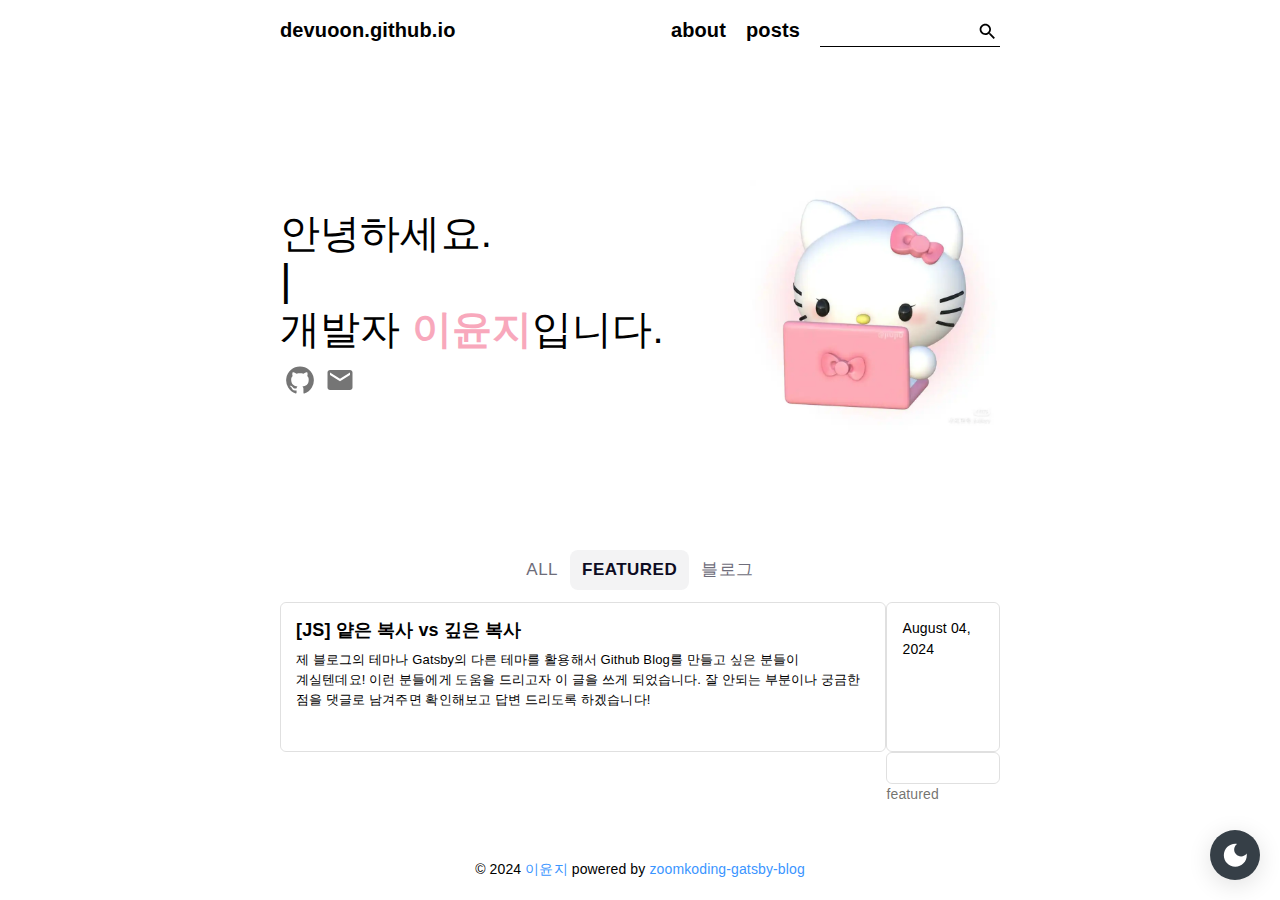
==== commit 60f91088: "Updates" ====
--- a/index.html
+++ b/index.html
@@ -1,4 +1,4 @@
-<!DOCTYPE html><html lang="en"><head><meta charSet="utf-8"/><meta http-equiv="x-ua-compatible" content="ie=edge"/><meta name="viewport" content="width=device-width, initial-scale=1, shrink-to-fit=no"/><meta name="generator" content="Gatsby 4.25.7"/><meta data-react-helmet="true" property="og:title" content="Home"/><meta data-react-helmet="true" property="og:site_title" content="Home"/><meta data-react-helmet="true" name="description" content="윥이의 개발노트"/><meta data-react-helmet="true" property="og:description" content="윥이의 개발노트"/><meta data-react-helmet="true" property="og:author" content="이윤지"/><meta data-react-helmet="true" property="og:image" content="/og-image.png"/><meta data-react-helmet="true" property="og:type" content="website"/><style data-href="/styles.403d7a8a431a9dbd54c6.css" data-identity="gatsby-global-css">@font-face{font-display:swap;font-family:Montserrat;font-style:normal;font-weight:100;src:local("Montserrat Thin "),local("Montserrat-Thin"),url(/static/montserrat-latin-100-8d7d79679b70dbe27172b6460e7a7910.woff2) format("woff2"),url(/static/montserrat-latin-100-ec38980a9e0119a379e2a9b3dbb1901a.woff) format("woff")}@font-face{font-display:swap;font-family:Montserrat;font-style:italic;font-weight:100;src:local("Montserrat Thin italic"),local("Montserrat-Thinitalic"),url(/static/montserrat-latin-100italic-e279051046ba1286706adc886cf1c96b.woff2) format("woff2"),url(/static/montserrat-latin-100italic-3b325a3173c8207435cd1b76e19bf501.woff) format("woff")}@font-face{font-display:swap;font-family:Montserrat;font-style:normal;font-weight:200;src:local("Montserrat Extra Light "),local("Montserrat-Extra Light"),url(/static/montserrat-latin-200-9d266fbbfa6cab7009bd56003b1eeb67.woff2) format("woff2"),url(/static/montserrat-latin-200-2d8ba08717110d27122e54c34b8a5798.woff) format("woff")}@font-face{font-display:swap;font-family:Montserrat;font-style:italic;font-weight:200;src:local("Montserrat Extra Light italic"),local("Montserrat-Extra Lightitalic"),url(/static/montserrat-latin-200italic-6e5b3756583bb2263eb062eae992735e.woff2) format("woff2"),url(/static/montserrat-latin-200italic-a0d6f343e4b536c582926255367a57da.woff) format("woff")}@font-face{font-display:swap;font-family:Montserrat;font-style:normal;font-weight:300;src:local("Montserrat Light "),local("Montserrat-Light"),url(/static/montserrat-latin-300-00b3e893aab5a8fd632d6342eb72551a.woff2) format("woff2"),url(/static/montserrat-latin-300-ea303695ceab35f17e7d062f30e0173b.woff) format("woff")}@font-face{font-display:swap;font-family:Montserrat;font-style:italic;font-weight:300;src:local("Montserrat Light italic"),local("Montserrat-Lightitalic"),url(/static/montserrat-latin-300italic-56f34ea368f6aedf89583d444bbcb227.woff2) format("woff2"),url(/static/montserrat-latin-300italic-54b0bf2c8c4c12ffafd803be2466a790.woff) format("woff")}@font-face{font-display:swap;font-family:Montserrat;font-style:normal;font-weight:400;src:local("Montserrat Regular "),local("Montserrat-Regular"),url(/static/montserrat-latin-400-b71748ae4f80ec8c014def4c5fa8688b.woff2) format("woff2"),url(/static/montserrat-latin-400-0659a9f4e90db5cf51b50d005bff1e41.woff) format("woff")}@font-face{font-display:swap;font-family:Montserrat;font-style:italic;font-weight:400;src:local("Montserrat Regular italic"),local("Montserrat-Regularitalic"),url(/static/montserrat-latin-400italic-6eed6b4cbb809c6efc7aa7ddad6dbe3e.woff2) format("woff2"),url(/static/montserrat-latin-400italic-7583622cfde30ae49086d18447ab28e7.woff) format("woff")}@font-face{font-display:swap;font-family:Montserrat;font-style:normal;font-weight:500;src:local("Montserrat Medium "),local("Montserrat-Medium"),url(/static/montserrat-latin-500-091b209546e16313fd4f4fc36090c757.woff2) format("woff2"),url(/static/montserrat-latin-500-edd311588712a96bbf435fad264fff62.woff) format("woff")}@font-face{font-display:swap;font-family:Montserrat;font-style:italic;font-weight:500;src:local("Montserrat Medium italic"),local("Montserrat-Mediumitalic"),url(/static/montserrat-latin-500italic-c90ced68b46050061d1a41842d6dfb43.woff2) format("woff2"),url(/static/montserrat-latin-500italic-5146cbfe02b1deea5dffea27a5f2f998.woff) format("woff")}@font-face{font-display:swap;font-family:Montserrat;font-style:normal;font-weight:600;src:local("Montserrat SemiBold "),local("Montserrat-SemiBold"),url(/static/montserrat-latin-600-0480d2f8a71f38db8633b84d8722e0c2.woff2) format("woff2"),url(/static/montserrat-latin-600-b77863a375260a05dd13f86a1cee598f.woff) format("woff")}@font-face{font-display:swap;font-family:Montserrat;font-style:italic;font-weight:600;src:local("Montserrat SemiBold italic"),local("Montserrat-SemiBolditalic"),url(/static/montserrat-latin-600italic-cf46ffb11f3a60d7df0567f8851a1d00.woff2) format("woff2"),url(/static/montserrat-latin-600italic-c4fcfeeb057724724097167e57bd7801.woff) format("woff")}@font-face{font-display:swap;font-family:Montserrat;font-style:normal;font-weight:700;src:local("Montserrat Bold "),local("Montserrat-Bold"),url(/static/montserrat-latin-700-7dbcc8a5ea2289d83f657c25b4be6193.woff2) format("woff2"),url(/static/montserrat-latin-700-99271a835e1cae8c76ef8bba99a8cc4e.woff) format("woff")}@font-face{font-display:swap;font-family:Montserrat;font-style:italic;font-weight:700;src:local("Montserrat Bold italic"),local("Montserrat-Bolditalic"),url(/static/montserrat-latin-700italic-c41ad6bdb4bd504a843d546d0a47958d.woff2) format("woff2"),url(/static/montserrat-latin-700italic-6779372f04095051c62ed36bc1dcc142.woff) format("woff")}@font-face{font-display:swap;font-family:Montserrat;font-style:normal;font-weight:800;src:local("Montserrat ExtraBold "),local("Montserrat-ExtraBold"),url(/static/montserrat-latin-800-db9a3e0ba7eaea32e5f55328ace6cf23.woff2) format("woff2"),url(/static/montserrat-latin-800-4e3c615967a2360f5db87d2f0fd2456f.woff) format("woff")}@font-face{font-display:swap;font-family:Montserrat;font-style:italic;font-weight:800;src:local("Montserrat ExtraBold italic"),local("Montserrat-ExtraBolditalic"),url(/static/montserrat-latin-800italic-bf45bfa14805969eda318973947bc42b.woff2) format("woff2"),url(/static/montserrat-latin-800italic-fe82abb0bcede51bf724254878e0c374.woff) format("woff")}@font-face{font-display:swap;font-family:Montserrat;font-style:normal;font-weight:900;src:local("Montserrat Black "),local("Montserrat-Black"),url(/static/montserrat-latin-900-e66c7edc609e24bacbb705175669d814.woff2) format("woff2"),url(/static/montserrat-latin-900-8211f418baeb8ec880b80ba3c682f957.woff) format("woff")}@font-face{font-display:swap;font-family:Montserrat;font-style:italic;font-weight:900;src:local("Montserrat Black italic"),local("Montserrat-Blackitalic"),url(/static/montserrat-latin-900italic-4454c775e48152c1a72510ceed3603e2.woff2) format("woff2"),url(/static/montserrat-latin-900italic-efcaa0f6a82ee0640b83a0916e6e8d68.woff) format("woff")}.search-input-wrapper{align-items:center;display:none;margin-top:3px;width:180px}@media(min-width:768px){.search-input-wrapper{display:flex}}.search-icon{color:var(--primary-text-color);margin-right:2px}.search-input{height:100%;width:100%}.search-input .MuiAutocomplete-inputRoot{padding-right:0!important}.search-input .MuiInputBase-input{color:var(--primary-text-color)!important;font-family:-apple-system,BlinkMacSystemFont,Segoe UI,Helvetica,Arial,sans-serif,Apple Color Emoji,Segoe UI Emoji;font-size:16px;font-weight:500;padding-bottom:2px!important}.search-input .MuiInput-underline:before{border-bottom-color:var(--primary-text-color);border-bottom-width:1px}.search-input .MuiInput-underline:after{border-bottom-color:var(--primary-text-color)}.page-header-wrapper{display:flex;height:60px;justify-content:center;width:100%}.page-header-wrapper .page-header{align-items:center;display:flex;justify-content:space-between;max-width:720px;width:100%}.page-header-wrapper .page-header .link{color:var(--primary-text-color);font-size:17px;font-weight:700}@media(min-width:768px){.page-header-wrapper .page-header .link{font-size:20px;font-weight:700}}.page-header-wrapper .page-header .trailing-section{align-items:center;display:flex}.page-header-wrapper .page-header .trailing-section .link{margin-right:10px}@media(min-width:768px){.page-header-wrapper .page-header .trailing-section .link{margin-right:20px}}.page-footer-wrapper{align-items:center;display:flex;height:62px;justify-content:center;margin-top:auto;width:100%}.page-footer-wrapper .page-footer{max-width:720px;text-align:center;width:100%}.page-footer-wrapper .page-footer .link{color:var(--primary-text-color);font-size:20px;font-weight:700;margin-right:20px}.page-footer-wrapper .page-footer a{color:#3a95ff}.dark-mode-button-wrapper{align-items:center;bottom:20px;display:flex;justify-content:center;position:fixed;right:20px}.dark-mode-button{-webkit-backdrop-filter:blur(30px);backdrop-filter:blur(30px);background-color:#363f47!important;border-radius:50px;box-shadow:0 5px 25px rgba(0,0,0,.12);cursor:pointer;height:50px;width:50px;z-index:3}.dark-mode-icon{color:#fff}a,abbr,acronym,address,applet,article,aside,audio,b,big,blockquote,body,canvas,caption,center,cite,code,dd,del,details,dfn,div,dl,dt,em,embed,fieldset,figcaption,figure,footer,form,h1,h2,h3,h4,h5,h6,header,hgroup,html,i,iframe,img,ins,kbd,label,legend,li,mark,menu,nav,object,ol,output,p,pre,q,ruby,s,samp,section,small,span,strike,strong,sub,summary,sup,table,tbody,td,tfoot,th,thead,time,tr,tt,u,ul,var,video{border:0;font-size:100%;font:inherit;margin:0;padding:0;vertical-align:baseline}article,aside,details,figcaption,figure,footer,header,hgroup,menu,nav,section{display:block}body{line-height:1}ol,ul{list-style:none}blockquote,q{quotes:none}blockquote:after,blockquote:before,q:after,q:before{content:"";content:none}table{border-collapse:collapse;border-spacing:0}a{outline:none;text-decoration:none}html{--background-color:#fff;--primary-text-color:#000;--secondary-text-color:#9e9e9e;--content-text-color:#37352f;--button-background-color:#f3f3f4;--button-text-color:#363f47;--tab-text-color:#6e6d7a;--tab-hover-text-color:#0d0c22;--tab-selected-background-color:rgba(13,12,34,.05);--bio-link-icon-color:rgba(0,0,0,.54);--about-link-icon-color:#a8a8a8;--chip-background-color:#f3f3f4;--link-text-color:rgba(55,53,47,.7);--post-card-border-color:rgba(0,0,0,.12);--markdown-table-even-cell-background-color:#f6f8fa;--markdown-table-border-color:#dfe2e5;--markdown-blockquote-border-color:#dfe2e5;--markdown-border-color:#e1e4e8}html[data-theme=dark]{--background-color:#232326;--primary-text-color:#e6e6e6;--secondary-text-color:#768390;--content-text-color:#e6e6e6;--button-background-color:#444c56;--button-text-color:#363f47;--tab-text-color:#768390;--tab-hover-text-color:#acbac7;--tab-selected-background-color:#373e47;--chip-background-color:#323a42;--bio-link-icon-color:#e6e6e6;--about-link-icon-color:#a8a8a8;--link-text-color:#90b0ec;--post-card-border-color:#363f47;--markdown-table-even-cell-background-color:#2d333b;--markdown-table-border-color:#444c56;--markdown-blockquote-border-color:#4f5864;--markdown-border-color:#e1e4e8}*{-webkit-appearance:none;appearance:none;box-sizing:border-box}html{font-size:14px;height:100%;overflow-y:scroll;width:100%}body{background-color:var(--background-color)!important}a{color:var(--link-text-color)}.page-wrapper{-webkit-font-smoothing:antialiased;-moz-osx-font-smoothing:grayscale;color:var(--primary-text-color);font-family:-apple-system,BlinkMacSystemFont,Segoe UI,Helvetica,Arial,sans-serif,Apple Color Emoji,Segoe UI Emoji;justify-content:center;min-height:100vh;padding-left:15px;padding-right:15px;word-break:keep-all}.page-wrapper,.page-wrapper .page-content{align-items:center;display:flex;flex-direction:column;width:100%}.page-wrapper .page-content{max-width:720px}.icon{color:var(--about-link-icon-color);font-size:20px}.social-links .icon{color:var(--bio-link-icon-color);font-size:30px}@-webkit-keyframes blinking-cursor{0%{opacity:0}50%{opacity:1}to{opacity:0}}@keyframes blinking-cursor{0%{opacity:0}50%{opacity:1}to{opacity:0}}.bio{color:var(--primary-text-color);display:flex;flex-direction:column;justify-content:space-between;margin-bottom:120px;margin-top:120px;width:100%}@media(min-width:768px){.bio{align-items:center;flex-direction:row}}.bio .introduction{display:flex;flex-direction:column;word-break:keep-all}.bio .introduction .react-rotating-text-cursor{-webkit-animation:blinking-cursor .8s cubic-bezier(.68,.01,.01,.99) 0s infinite;animation:blinking-cursor .8s cubic-bezier(.68,.01,.01,.99) 0s infinite}.bio .introduction strong{display:inline-block;font-weight:600}.bio .introduction.korean{font-size:32px;font-weight:100;line-height:1.2}.bio .introduction.korean .title .react-rotating-text-cursor{font-size:35px;line-height:35px}@media(min-width:768px){.bio .introduction.korean{font-size:40px}.bio .introduction.korean .title .react-rotating-text-cursor{font-size:45px;line-height:45px}}.bio .introduction.english{font-family:montserrat;font-size:25px;line-height:1.2}@media(min-width:768px){.bio .introduction.english{font-size:45px}}.bio .introduction.english .name{font-size:35px;font-weight:600}.bio .introduction.english .job{font-size:35px}.bio .introduction.english .description{font-size:20px;font-weight:200;margin-top:8px}.bio .introduction.english .social-links{display:flex;margin-top:20px}.bio .thumbnail-wrapper{display:none}@media(min-width:768px){.bio .thumbnail-wrapper{display:block}}.section-header-wrapper{display:flex;justify-content:center;margin-bottom:32px;width:100%}.section-header-wrapper .section-header{border-bottom:4px solid var(--primary-text-color);color:var(--primary-text-color);font-size:30px;font-weight:700;padding-bottom:5px}.timestamp-section{align-items:center;display:flex;flex-direction:column;justify-content:center;margin-bottom:50px;width:100%;word-break:keep-all}.timestamp-section .body{padding:0 10px;width:100%}.timestamp-section .body .timestamp{border-left:2px solid #bdbdbd;display:flex;font-size:18px;font-weight:400;justify-items:center;margin-left:5px;padding:10px 0;width:100%}.timestamp-section .body .timestamp:first-child{padding-top:7px}.timestamp-section .body .timestamp:last-child{padding-bottom:7px}.timestamp-section .body .timestamp:before{align-self:center;background-color:var(--background-color);border:2px solid #828282;border-radius:10px;content:"";height:10px;left:-1px;position:relative;-webkit-transform:translatex(-50%);transform:translatex(-50%);width:10px}.timestamp-section .body .timestamp .date{align-self:center;color:#828282;margin-left:5px;margin-right:5px;min-width:115px;width:115px}@media(min-width:768px){.timestamp-section .body .timestamp .date{min-width:200px;width:200px}}.timestamp-section .body .timestamp .activity{line-height:23px;width:100%}.project-section{align-items:center;justify-content:center}.project-section,.project-section .project{display:flex;flex-direction:column;width:100%}.project-section .project{margin-bottom:30px;padding:15px}.project-section .project .head{font-size:20px;font-weight:700;line-height:30px;margin-bottom:10px}.project-section .project .body{display:flex;flex-direction:column;width:100%}.project-section .project .body .thumbnail{margin-bottom:10px;width:100%}.project-section .project .body .tech-stack{display:flex;margin-bottom:10px}.project-section .project .body .tech-stack .tech{background-color:var(--chip-background-color);border-radius:10px;font-size:15px;font-weight:500;margin-right:5px;padding:5px 7px}.project-section .project .body .description{font-size:16px;font-weight:400;line-height:1.4}@media(min-width:768px){.project-section .project .body{flex-direction:column}.project-section .project .body .content{margin-top:0}}.post-header{border-bottom:1px solid var(--post-card-border-color);display:flex;flex-direction:column;justify-content:center;margin-bottom:40px;margin-top:20px;padding-bottom:10px;width:100%;word-break:keep-all}.post-header .emoji{font-size:78px;margin-bottom:20px}.post-header .categories{margin-bottom:5px}.post-header .categories .category{color:var(--primary-text-color);font-weight:600;margin-right:4px}.post-header .categories .category:hover{text-decoration:underline}.post-header .title{color:var(--primary-text-color);font-size:32px;font-weight:600;line-height:1.3;margin-bottom:6px}.post-header .info{color:var(--secondary-text-color);display:flex;flex-wrap:wrap;font-size:16px;font-weight:500;line-height:1.5;width:100%}.post-header .info .author{margin-right:4px}.post-header .info strong{color:var(--primary-text-color);font-weight:600}.post-navigator{-webkit-column-gap:1.4%;column-gap:1.4%;display:grid;grid-template-columns:49.3% 49.3%;width:100%}.post-navigator .post-card{border:1px solid var(--post-card-border-color);border-radius:6px;color:var(--primary-text-color);cursor:pointer;display:flex;flex-direction:column;padding:15px;transition:-webkit-transform .2s;transition:transform .2s;transition:transform .2s,-webkit-transform .2s;width:100%}.post-navigator .post-card:hover .title{text-decoration:underline}.post-navigator .post-card.prev{margin-right:auto}.post-navigator .post-card.next{margin-left:auto}.post-navigator .post-card .direction{color:gray;font-size:14px;font-weight:500;margin-bottom:5px}.post-navigator .post-card .title{font-size:16px;font-weight:600;line-height:1.4;margin-bottom:7px}.markdown .octicon{fill:currentColor;display:inline-block;vertical-align:text-bottom}.markdown .anchor{float:left;line-height:1;margin-left:-20px;padding-right:4px}.markdown .anchor:focus{outline:none}.markdown h1 .octicon-link,.markdown h2 .octicon-link,.markdown h3 .octicon-link,.markdown h4 .octicon-link,.markdown h5 .octicon-link,.markdown h6 .octicon-link{color:#1b1f23;vertical-align:middle;visibility:hidden}.markdown h1:hover .anchor,.markdown h2:hover .anchor,.markdown h3:hover .anchor,.markdown h4:hover .anchor,.markdown h5:hover .anchor,.markdown h6:hover .anchor{text-decoration:none}.markdown h1:hover .anchor .octicon-link,.markdown h2:hover .anchor .octicon-link,.markdown h3:hover .anchor .octicon-link,.markdown h4:hover .anchor .octicon-link,.markdown h5:hover .anchor .octicon-link,.markdown h6:hover .anchor .octicon-link{visibility:visible}.markdown h1:hover .anchor .octicon-link:before,.markdown h2:hover .anchor .octicon-link:before,.markdown h3:hover .anchor .octicon-link:before,.markdown h4:hover .anchor .octicon-link:before,.markdown h5:hover .anchor .octicon-link:before,.markdown h6:hover .anchor .octicon-link:before{background-image:url("data:image/svg+xml;charset=utf-8,%3Csvg xmlns='http://www.w3.org/2000/svg' width='16' height='16' aria-hidden='true' viewBox='0 0 16 16'%3E%3Cpath fill-rule='evenodd' d='M4 9h1v1H4c-1.5 0-3-1.69-3-3.5S2.55 3 4 3h4c1.45 0 3 1.69 3 3.5 0 1.41-.91 2.72-2 3.25V8.59c.58-.45 1-1.27 1-2.09C10 5.22 8.98 4 8 4H4c-.98 0-2 1.22-2 2.5S3 9 4 9zm9-3h-1v1h1c1 0 2 1.22 2 2.5S13.98 12 13 12H9c-.98 0-2-1.22-2-2.5 0-.83.42-1.64 1-2.09V6.25c-1.09.53-2 1.84-2 3.25C6 11.31 7.55 13 9 13h4c1.45 0 3-1.69 3-3.5S14.5 6 13 6z'/%3E%3C/svg%3E");content:" ";display:inline-block;height:16px;width:16px}.markdown{-ms-text-size-adjust:100%;-webkit-text-size-adjust:100%;word-wrap:break-word;color:var(--content-text-color);font-family:-apple-system,BlinkMacSystemFont,Segoe UI,Helvetica,Arial,sans-serif,Apple Color Emoji,Segoe UI Emoji;font-size:16px;font-weight:500;line-height:1.5}.markdown details{display:block}.markdown summary{display:list-item}.markdown a{background-color:initial}.markdown a:active,.markdown a:hover{outline-width:0}.markdown strong{font-weight:inherit;font-weight:bolder}.markdown h1{margin:.67em 0}.markdown img{border-style:none}.markdown code,.markdown kbd,.markdown pre{font-family:monospace,monospace;font-size:1em}.markdown hr{box-sizing:initial;overflow:visible}.markdown input{font:inherit;margin:0;overflow:visible}.markdown [type=checkbox]{box-sizing:border-box;padding:0}.markdown *{box-sizing:border-box}.markdown input{font-family:inherit;font-size:inherit;line-height:inherit}.markdown a{border-bottom:.05em solid;border-color:var(--link-text-color);color:var(--link-text-color);text-decoration:none}.markdown a.anchor{border-bottom:none}.markdown strong{font-weight:700}.markdown hr{background:transparent;border-bottom:1px solid var(--markdown-blockquote-border-color);height:0;margin:15px 0;overflow:hidden}.markdown hr:after,.markdown hr:before{content:"";display:table}.markdown hr:after{clear:both}.markdown table{border-collapse:collapse;border-spacing:0}.markdown td,.markdown th{padding:0}.markdown details summary{cursor:pointer}.markdown h1,.markdown h2,.markdown h3,.markdown h4,.markdown h5,.markdown h6{margin-bottom:0;margin-top:0}.markdown h1{font-size:32px}.markdown h1,.markdown h2{font-weight:600}.markdown h2{font-size:24px}.markdown h3{font-size:20px}.markdown h3,.markdown h4{font-weight:600}.markdown h4{font-size:16px}.markdown h5{font-size:14px}.markdown h5,.markdown h6{font-weight:600}.markdown h6{font-size:12px}.markdown p{margin-bottom:10px;margin-top:0}.markdown blockquote{margin:0}.markdown ol,.markdown ul{margin-bottom:0;margin-top:0;padding-left:0}.markdown ol ol,.markdown ul ol{list-style-type:lower-roman}.markdown ol ol ol,.markdown ol ul ol,.markdown ul ol ol,.markdown ul ul ol{list-style-type:lower-alpha}.markdown dd{margin-left:0}.markdown code,.markdown pre{font-family:SFMono-Regular,Consolas,Liberation Mono,Menlo,monospace;font-size:12px}.markdown code.language-text{border-radius:3px;font-size:85%;padding:.2em .4em}.markdown :not(pre)>code.language-text{background:hsla(44,6%,50%,.15);color:#eb5757;overflow-wrap:break-word}.markdown pre{margin-bottom:0;margin-top:0}.markdown input::-webkit-inner-spin-button,.markdown input::-webkit-outer-spin-button{-webkit-appearance:none;appearance:none;margin:0}.markdown :checked+.radio-label{border-color:#0366d6;position:relative;z-index:1}.markdown .border{border:1px solid var(--markdown-border-color)!important}.markdown .border-0{border:0!important}.markdown .border-bottom{border-bottom:1px solid var(--markdown-border-color)!important}.markdown .rounded-1{border-radius:3px!important}.markdown .bg-white{background-color:transparent!important}.markdown .bg-gray-light{background-color:#fafbfc!important}.markdown .text-gray-light{color:#6a737d!important}.markdown .pl-3,.markdown .px-3{padding-left:16px!important}.markdown .px-3{padding-right:16px!important}.markdown .f6{font-size:12px!important}.markdown .lh-condensed{line-height:1.25!important}.markdown .text-bold{font-weight:600!important}.markdown .pl-c{color:#6a737d}.markdown .pl-c1,.markdown .pl-s .pl-v{color:#005cc5}.markdown .pl-e,.markdown .pl-en{color:#6f42c1}.markdown .pl-s .pl-s1,.markdown .pl-smi{color:#24292e}.markdown .pl-ent{color:#22863a}.markdown .pl-k{color:#d73a49}.markdown .pl-pds,.markdown .pl-s,.markdown .pl-s .pl-pse .pl-s1,.markdown .pl-sr,.markdown .pl-sr .pl-cce,.markdown .pl-sr .pl-sra,.markdown .pl-sr .pl-sre{color:#032f62}.markdown .pl-smw,.markdown .pl-v{color:#e36209}.markdown .pl-bu{color:#b31d28}.markdown .pl-ii{background-color:#b31d28;color:#fafbfc}.markdown .pl-c2{background-color:#d73a49;color:#fafbfc}.markdown .pl-c2:before{content:"^M"}.markdown .pl-sr .pl-cce{color:#22863a;font-weight:700}.markdown .pl-ml{color:#735c0f}.markdown .pl-mh,.markdown .pl-mh .pl-en,.markdown .pl-ms{color:#005cc5;font-weight:700}.markdown .pl-mi{color:#24292e;font-style:italic}.markdown .pl-mb{color:#24292e;font-weight:700}.markdown .pl-md{background-color:#ffeef0;color:#b31d28}.markdown .pl-mi1{background-color:#f0fff4;color:#22863a}.markdown .pl-mc{background-color:#ffebda;color:#e36209}.markdown .pl-mi2{background-color:#005cc5;color:#f6f8fa}.markdown .pl-mdr{color:#6f42c1;font-weight:700}.markdown .pl-ba{color:#586069}.markdown .pl-sg{color:#959da5}.markdown .pl-corl{color:#032f62;text-decoration:underline}.markdown .mb-0{margin-bottom:0!important}.markdown .my-2{margin-bottom:8px!important;margin-top:8px!important}.markdown .pl-0{padding-left:0!important}.markdown .py-0{padding-bottom:0!important;padding-top:0!important}.markdown .pl-1{padding-left:4px!important}.markdown .pl-2{padding-left:8px!important}.markdown .py-2{padding-bottom:8px!important;padding-top:8px!important}.markdown .pl-3{padding-left:16px!important}.markdown .pl-4{padding-left:24px!important}.markdown .pl-5{padding-left:32px!important}.markdown .pl-6{padding-left:40px!important}.markdown .pl-7{padding-left:48px!important}.markdown .pl-8{padding-left:64px!important}.markdown .pl-9{padding-left:80px!important}.markdown .pl-10{padding-left:96px!important}.markdown .pl-11{padding-left:112px!important}.markdown .pl-12{padding-left:128px!important}.markdown hr{border-bottom-color:#eee}.markdown kbd{background-color:#fafbfc;border:1px solid #d1d5da;border-radius:3px;box-shadow:inset 0 -1px 0 #d1d5da;color:#444d56;display:inline-block;font:11px SFMono-Regular,Consolas,Liberation Mono,Menlo,monospace;line-height:10px;padding:3px 5px;vertical-align:middle}.markdown:after,.markdown:before{content:"";display:table}.markdown:after{clear:both}.markdown>:first-child{margin-top:0!important}.markdown>:last-child{margin-bottom:0!important}.markdown a:not([href]){color:inherit;text-decoration:none}.markdown blockquote,.markdown details,.markdown dl,.markdown ol,.markdown p,.markdown pre,.markdown table,.markdown ul{margin-bottom:16px;margin-top:0}.markdown hr{background-color:var(--markdown-border-color);border:0;height:.25em;margin:24px 0;padding:0}.markdown blockquote{border-left:.25em solid var(--markdown-blockquote-border-color);color:#6a737d;padding:0 1em}.markdown blockquote>:first-child{margin-top:0}.markdown blockquote>:last-child{margin-bottom:0}.markdown h1,.markdown h2,.markdown h3,.markdown h4,.markdown h5,.markdown h6{font-weight:600;line-height:1.25;margin-bottom:16px;margin-top:24px}.markdown h1{font-size:2em}.markdown h2{font-size:1.5em}.markdown h3{font-size:1.25em}.markdown h4{font-size:1em}.markdown h5{font-size:.875em}.markdown h6{color:#6a737d;font-size:.85em}.markdown ol,.markdown ul{padding-left:2em}.markdown ol ol,.markdown ol ul,.markdown ul ol,.markdown ul ul{margin-bottom:0;margin-top:0}.markdown ol{list-style-type:decimal}.markdown ul{list-style-type:disc}.markdown li{word-wrap:break-all;display:list-item;text-align:-webkit-match-parent}.markdown li>p{margin-top:16px}.markdown li+li{margin-top:.25em}.markdown dl{padding:0}.markdown dl dt{font-size:1em;font-style:italic;font-weight:600;margin-top:16px;padding:0}.markdown dl dd{margin-bottom:16px;padding:0 16px}.markdown table{display:block;overflow:auto;width:100%}.markdown table th{font-weight:600}.markdown table td,.markdown table th{border:1px solid var(--markdown-table-border-color);padding:6px 13px}.markdown table tr{border-top:1px solid var(--markdown-table-border-color)}.markdown table tr:nth-child(2n){background-color:var(--markdown-table-even-cell-background-color)}.markdown img{background-color:transparent;box-sizing:initial;display:block;margin:0 auto;max-width:100%}.markdown img[align=right]{padding-left:20px}.markdown img[align=left]{padding-right:20px}.markdown code{background-color:rgba(27,31,35,.05);border-radius:3px;font-size:85%;margin:0;padding:.2em .4em}.markdown pre{word-wrap:normal}.markdown pre>code{background:transparent;border:0;font-size:100%;margin:0;padding:0;white-space:pre;word-break:normal}.markdown .highlight{margin-bottom:16px}.markdown .highlight pre{margin-bottom:0;word-break:normal}.markdown .highlight pre,.markdown pre{background-color:#f6f8fa;border-radius:3px;font-size:85%;line-height:1.45;overflow:auto;padding:16px}.markdown pre code{word-wrap:normal;background-color:initial;border:0;display:inline;line-height:inherit;margin:0;max-width:auto;overflow:visible;padding:0}.markdown .commit-tease-sha{color:#444d56;display:inline-block;font-family:SFMono-Regular,Consolas,Liberation Mono,Menlo,monospace;font-size:90%}.markdown .full-commit .btn-outline:not(:disabled):hover{border-color:#005cc5;color:#005cc5}.markdown .blob-wrapper{overflow-x:auto;overflow-y:hidden}.markdown .blob-wrapper-embedded{max-height:240px;overflow-y:auto}.markdown .blob-num{color:rgba(27,31,35,.3);cursor:pointer;font-family:SFMono-Regular,Consolas,Liberation Mono,Menlo,monospace;font-size:12px;line-height:20px;min-width:50px;padding-left:10px;padding-right:10px;text-align:right;-webkit-user-select:none;user-select:none;vertical-align:top;white-space:nowrap;width:1%}.markdown .blob-num:hover{color:rgba(27,31,35,.6)}.markdown .blob-num:before{content:attr(data-line-number)}.markdown .blob-code{line-height:20px;padding-left:10px;padding-right:10px;position:relative;vertical-align:top}.markdown .blob-code-inner{word-wrap:normal;color:#24292e;font-family:SFMono-Regular,Consolas,Liberation Mono,Menlo,monospace;font-size:12px;overflow:visible;white-space:pre}.markdown .pl-token.active,.markdown .pl-token:hover{background:#ffea7f;cursor:pointer}.markdown .tab-size[data-tab-size="1"]{-o-tab-size:1;tab-size:1}.markdown .tab-size[data-tab-size="2"]{-o-tab-size:2;tab-size:2}.markdown .tab-size[data-tab-size="3"]{-o-tab-size:3;tab-size:3}.markdown .tab-size[data-tab-size="4"]{-o-tab-size:4;tab-size:4}.markdown .tab-size[data-tab-size="5"]{-o-tab-size:5;tab-size:5}.markdown .tab-size[data-tab-size="6"]{-o-tab-size:6;tab-size:6}.markdown .tab-size[data-tab-size="7"]{-o-tab-size:7;tab-size:7}.markdown .tab-size[data-tab-size="8"]{-o-tab-size:8;tab-size:8}.markdown .tab-size[data-tab-size="9"]{-o-tab-size:9;tab-size:9}.markdown .tab-size[data-tab-size="10"]{-o-tab-size:10;tab-size:10}.markdown .tab-size[data-tab-size="11"]{-o-tab-size:11;tab-size:11}.markdown .tab-size[data-tab-size="12"]{-o-tab-size:12;tab-size:12}.markdown .task-list-item{list-style-type:none}.markdown .task-list-item+.task-list-item{margin-top:3px}.markdown .task-list-item input{margin:0 .2em .25em -1.6em;vertical-align:middle}.markdown .table-of-contents{align-items:flex-start;display:flex;flex-direction:column;justify-content:center;position:fixed;right:0;top:75px;width:340px}@media(max-width:1300px){.markdown .table-of-contents{display:none}}.markdown .table-of-contents ul{cursor:pointer;list-style-type:none}.markdown .table-of-contents ul li a{border-bottom:none;color:var(--secondary-text-color);font-size:14px;height:30px;padding:6px 2px;width:100%}.markdown .table-of-contents ul p{margin:0}.markdown .gatsby-resp-image-wrapper{display:flex!important;justify-content:center!important;max-height:560px!important;width:100%!important}.markdown .gatsby-resp-image-wrapper img{height:auto!important;max-height:560px!important;max-width:100%!important;position:relative!important;width:auto!important}.markdown .gatsby-resp-image-wrapper+em{color:#6a737d;display:block;font-size:15px;font-style:italic;text-align:center}code[class*=language-],pre[class*=language-]{word-wrap:normal;background:none;color:#ccc;font-family:Consolas,Monaco,Andale Mono,Ubuntu Mono,monospace;font-size:1em;-webkit-hyphens:none;hyphens:none;line-height:1.5;-o-tab-size:4;tab-size:4;text-align:left;white-space:pre;word-break:normal;word-spacing:normal}pre[class*=language-]{margin:.5em 0;overflow:auto;padding:1em}:not(pre)>code[class*=language-],pre[class*=language-]{background:#2d2d2d}:not(pre)>code[class*=language-]{border-radius:.3em;padding:.1em;white-space:normal}.token.block-comment,.token.cdata,.token.comment,.token.doctype,.token.prolog{color:#999}.token.punctuation{color:#ccc}.token.attr-name,.token.deleted,.token.namespace,.token.tag{color:#e2777a}.token.function-name{color:#6196cc}.token.boolean,.token.function,.token.number{color:#f08d49}.token.class-name,.token.constant,.token.property,.token.symbol{color:#f8c555}.token.atrule,.token.builtin,.token.important,.token.keyword,.token.selector{color:#cc99cd}.token.attr-value,.token.char,.token.regex,.token.string,.token.variable{color:#7ec699}.token.entity,.token.operator,.token.url{color:#67cdcc}.token.bold,.token.important{font-weight:700}.token.italic{font-style:italic}.token.entity{cursor:help}.token.inserted{color:green}.post-content{margin-bottom:20px;width:100%}.category-page-header-wrapper,.post-content{display:flex;flex-direction:column;justify-content:center}.category-page-header-wrapper{align-items:center;margin-bottom:30px;margin-top:30px}.category-page-header-wrapper .category-page-title{border-bottom:3px solid var(--primary-text-color);font-size:40px;font-weight:700;margin-bottom:15px;padding-bottom:7px;text-align:center;width:-webkit-fit-content;width:-moz-fit-content;width:fit-content}.category-page-header-wrapper .category-page-subtitle{font-size:20px;font-weight:500;padding-bottom:10px;text-align:center}.post-card-wrapper{display:flex;justify-content:center;min-height:150px;width:100%}.post-card-wrapper .post-card{border:1px solid var(--post-card-border-color);border-radius:6px;color:var(--primary-text-color);cursor:pointer;display:flex;flex-direction:column;height:100%;margin-bottom:15px;max-width:720px;padding:15px;transition:-webkit-transform .2s;transition:transform .2s;transition:transform .2s,-webkit-transform .2s;width:100%}.post-card-wrapper .post-card:hover .title{text-decoration:underline}@media(min-width:768px){.post-card-wrapper .post-card{margin-bottom:0}}.post-card-wrapper .post-card .title{font-size:18px;font-weight:600;line-height:1.4;margin-bottom:7px}.post-card-wrapper .post-card .description{-webkit-line-clamp:3;-webkit-box-orient:vertical;color:var(--primary-text-color);display:-webkit-box;font-size:13px;line-height:20px;margin-bottom:10px;overflow:hidden;text-overflow:ellipsis}.post-card-wrapper .post-card .info{color:var(--about-link-icon-color);display:flex;font-size:14px;justify-content:space-between;margin-top:auto}.post-card-wrapper .post-card .info .categories{display:flex}.post-card-wrapper .post-card .info .categories .category{margin-left:4px}.post-card-wrapper .post-card .info .categories .category:hover{text-decoration:underline}.post-card-column-wrapper{display:flex;justify-content:center;width:100%}.post-card-column-wrapper .post-card-column{align-items:center;display:flex;flex-direction:column;width:100%}.post-card-column-wrapper .post-card-column .post-card-wrapper{margin-bottom:10px}.post-card-column-wrapper .post-card-column .more-post-card-button{background-color:var(--button-background-color);color:var(--tab-hover-text-color);font-size:15px;font-weight:500;height:40px}.post-tabs-wrapper{align-self:flex-start;display:flex;flex-direction:column;justify-content:center;top:0;width:100%}.post-tabs-wrapper .post-tabs{display:flex;height:40px;justify-content:center;margin-bottom:12px;max-width:760px;width:100%}.post-tabs-wrapper .post-tabs .mui-tabs .MuiTab-root{color:var(--tab-text-color);font-family:-apple-system,BlinkMacSystemFont,Segoe UI,Helvetica,Arial,sans-serif,Apple Color Emoji,Segoe UI Emoji;font-size:17px;font-weight:500;height:40px;min-height:auto;min-width:auto;padding:10px 12px;transition:all .2s ease}.post-tabs-wrapper .post-tabs .mui-tabs .Mui-selected,.post-tabs-wrapper .post-tabs .mui-tabs .MuiTab-root :hover{color:var(--tab-hover-text-color);transition:all .2s ease}.post-tabs-wrapper .post-tabs .mui-tabs .Mui-selected{background-color:var(--tab-selected-background-color);border-radius:8px;font-weight:600}.post-tabs-wrapper .post-tabs .mui-tabs .MuiTabScrollButton-root{height:40px;width:20px}.post-tabs-wrapper .post-tabs .mui-tabs .MuiTabs-scrollable{height:40px}.post-tabs-wrapper .post-tabs .mui-tabs .MuiTabs-indicator{display:none}</style><style data-emotion="css-global o6gwfi">html{-webkit-font-smoothing:antialiased;-moz-osx-font-smoothing:grayscale;box-sizing:border-box;-webkit-text-size-adjust:100%;}*,*::before,*::after{box-sizing:inherit;}strong,b{font-weight:700;}body{margin:0;color:rgba(0, 0, 0, 0.87);font-family:"Roboto","Helvetica","Arial",sans-serif;font-weight:400;font-size:1rem;line-height:1.5;letter-spacing:0.00938em;background-color:#fff;}@media print{body{background-color:#fff;}}body::backdrop{background-color:#fff;}</style><style data-emotion="css-global 1prfaxn">@-webkit-keyframes mui-auto-fill{from{display:block;}}@keyframes mui-auto-fill{from{display:block;}}@-webkit-keyframes mui-auto-fill-cancel{from{display:block;}}@keyframes mui-auto-fill-cancel{from{display:block;}}</style><style data-emotion="css 18nc3u2 feqhe6 12rx5qu mnn31 vubbuv 1j7qk7u orq8zk oqr85h 12qnib k008qs 1q2h7u5 ttwr4n 1yxmbwk 6flbmm">.css-18nc3u2.Mui-focused .MuiAutocomplete-clearIndicator{visibility:visible;}@media (pointer: fine){.css-18nc3u2:hover .MuiAutocomplete-clearIndicator{visibility:visible;}}.css-18nc3u2 .MuiAutocomplete-tag{margin:3px;max-width:calc(100% - 6px);}.css-18nc3u2 .MuiAutocomplete-inputRoot{-webkit-box-flex-wrap:wrap;-webkit-flex-wrap:wrap;-ms-flex-wrap:wrap;flex-wrap:wrap;}.MuiAutocomplete-hasPopupIcon.css-18nc3u2 .MuiAutocomplete-inputRoot,.MuiAutocomplete-hasClearIcon.css-18nc3u2 .MuiAutocomplete-inputRoot{padding-right:30px;}.MuiAutocomplete-hasPopupIcon.MuiAutocomplete-hasClearIcon.css-18nc3u2 .MuiAutocomplete-inputRoot{padding-right:56px;}.css-18nc3u2 .MuiAutocomplete-inputRoot .MuiAutocomplete-input{width:0;min-width:30px;}.css-18nc3u2 .MuiInput-root{padding-bottom:1px;}.css-18nc3u2 .MuiInput-root .MuiInput-input{padding:4px 4px 4px 0px;}.css-18nc3u2 .MuiInput-root.MuiInputBase-sizeSmall .MuiInput-input{padding:2px 4px 3px 0;}.css-18nc3u2 .MuiOutlinedInput-root{padding:9px;}.MuiAutocomplete-hasPopupIcon.css-18nc3u2 .MuiOutlinedInput-root,.MuiAutocomplete-hasClearIcon.css-18nc3u2 .MuiOutlinedInput-root{padding-right:39px;}.MuiAutocomplete-hasPopupIcon.MuiAutocomplete-hasClearIcon.css-18nc3u2 .MuiOutlinedInput-root{padding-right:65px;}.css-18nc3u2 .MuiOutlinedInput-root .MuiAutocomplete-input{padding:7.5px 4px 7.5px 5px;}.css-18nc3u2 .MuiOutlinedInput-root .MuiAutocomplete-endAdornment{right:9px;}.css-18nc3u2 .MuiOutlinedInput-root.MuiInputBase-sizeSmall{padding-top:6px;padding-bottom:6px;padding-left:6px;}.css-18nc3u2 .MuiOutlinedInput-root.MuiInputBase-sizeSmall .MuiAutocomplete-input{padding:2.5px 4px 2.5px 8px;}.css-18nc3u2 .MuiFilledInput-root{padding-top:19px;padding-left:8px;}.MuiAutocomplete-hasPopupIcon.css-18nc3u2 .MuiFilledInput-root,.MuiAutocomplete-hasClearIcon.css-18nc3u2 .MuiFilledInput-root{padding-right:39px;}.MuiAutocomplete-hasPopupIcon.MuiAutocomplete-hasClearIcon.css-18nc3u2 .MuiFilledInput-root{padding-right:65px;}.css-18nc3u2 .MuiFilledInput-root .MuiFilledInput-input{padding:7px 4px;}.css-18nc3u2 .MuiFilledInput-root .MuiAutocomplete-endAdornment{right:9px;}.css-18nc3u2 .MuiFilledInput-root.MuiInputBase-sizeSmall{padding-bottom:1px;}.css-18nc3u2 .MuiFilledInput-root.MuiInputBase-sizeSmall .MuiFilledInput-input{padding:2.5px 4px;}.css-18nc3u2 .MuiInputBase-hiddenLabel{padding-top:8px;}.css-18nc3u2 .MuiFilledInput-root.MuiInputBase-hiddenLabel{padding-top:0;padding-bottom:0;}.css-18nc3u2 .MuiFilledInput-root.MuiInputBase-hiddenLabel .MuiAutocomplete-input{padding-top:16px;padding-bottom:17px;}.css-18nc3u2 .MuiFilledInput-root.MuiInputBase-hiddenLabel.MuiInputBase-sizeSmall .MuiAutocomplete-input{padding-top:8px;padding-bottom:9px;}.css-18nc3u2 .MuiAutocomplete-input{-webkit-box-flex:1;-webkit-flex-grow:1;-ms-flex-positive:1;flex-grow:1;text-overflow:ellipsis;opacity:1;}.css-feqhe6{display:-webkit-inline-box;display:-webkit-inline-flex;display:-ms-inline-flexbox;display:inline-flex;-webkit-flex-direction:column;-ms-flex-direction:column;flex-direction:column;position:relative;min-width:0;padding:0;margin:0;border:0;vertical-align:top;width:100%;}.css-12rx5qu{font-family:"Roboto","Helvetica","Arial",sans-serif;font-weight:400;font-size:1rem;line-height:1.4375em;letter-spacing:0.00938em;color:rgba(0, 0, 0, 0.87);box-sizing:border-box;position:relative;cursor:text;display:-webkit-inline-box;display:-webkit-inline-flex;display:-ms-inline-flexbox;display:inline-flex;-webkit-align-items:center;-webkit-box-align:center;-ms-flex-align:center;align-items:center;width:100%;position:relative;}.css-12rx5qu.Mui-disabled{color:rgba(0, 0, 0, 0.38);cursor:default;}label+.css-12rx5qu{margin-top:16px;}.css-12rx5qu:after{border-bottom:2px solid #1976d2;left:0;bottom:0;content:"";position:absolute;right:0;-webkit-transform:scaleX(0);-moz-transform:scaleX(0);-ms-transform:scaleX(0);transform:scaleX(0);-webkit-transition:-webkit-transform 200ms cubic-bezier(0.0, 0, 0.2, 1) 0ms;transition:transform 200ms cubic-bezier(0.0, 0, 0.2, 1) 0ms;pointer-events:none;}.css-12rx5qu.Mui-focused:after{-webkit-transform:scaleX(1) translateX(0);-moz-transform:scaleX(1) translateX(0);-ms-transform:scaleX(1) translateX(0);transform:scaleX(1) translateX(0);}.css-12rx5qu.Mui-error:before,.css-12rx5qu.Mui-error:after{border-bottom-color:#d32f2f;}.css-12rx5qu:before{border-bottom:1px solid rgba(0, 0, 0, 0.42);left:0;bottom:0;content:"\00a0";position:absolute;right:0;-webkit-transition:border-bottom-color 200ms cubic-bezier(0.4, 0, 0.2, 1) 0ms;transition:border-bottom-color 200ms cubic-bezier(0.4, 0, 0.2, 1) 0ms;pointer-events:none;}.css-12rx5qu:hover:not(.Mui-disabled, .Mui-error):before{border-bottom:2px solid rgba(0, 0, 0, 0.87);}@media (hover: none){.css-12rx5qu:hover:not(.Mui-disabled, .Mui-error):before{border-bottom:1px solid rgba(0, 0, 0, 0.42);}}.css-12rx5qu.Mui-disabled:before{border-bottom-style:dotted;}.css-mnn31{font:inherit;letter-spacing:inherit;color:currentColor;padding:4px 0 5px;border:0;box-sizing:content-box;background:none;height:1.4375em;margin:0;-webkit-tap-highlight-color:transparent;display:block;min-width:0;width:100%;-webkit-animation-name:mui-auto-fill-cancel;animation-name:mui-auto-fill-cancel;-webkit-animation-duration:10ms;animation-duration:10ms;}.css-mnn31::-webkit-input-placeholder{color:currentColor;opacity:0.42;-webkit-transition:opacity 200ms cubic-bezier(0.4, 0, 0.2, 1) 0ms;transition:opacity 200ms cubic-bezier(0.4, 0, 0.2, 1) 0ms;}.css-mnn31::-moz-placeholder{color:currentColor;opacity:0.42;-webkit-transition:opacity 200ms cubic-bezier(0.4, 0, 0.2, 1) 0ms;transition:opacity 200ms cubic-bezier(0.4, 0, 0.2, 1) 0ms;}.css-mnn31:-ms-input-placeholder{color:currentColor;opacity:0.42;-webkit-transition:opacity 200ms cubic-bezier(0.4, 0, 0.2, 1) 0ms;transition:opacity 200ms cubic-bezier(0.4, 0, 0.2, 1) 0ms;}.css-mnn31::-ms-input-placeholder{color:currentColor;opacity:0.42;-webkit-transition:opacity 200ms cubic-bezier(0.4, 0, 0.2, 1) 0ms;transition:opacity 200ms cubic-bezier(0.4, 0, 0.2, 1) 0ms;}.css-mnn31:focus{outline:0;}.css-mnn31:invalid{box-shadow:none;}.css-mnn31::-webkit-search-decoration{-webkit-appearance:none;}label[data-shrink=false]+.MuiInputBase-formControl .css-mnn31::-webkit-input-placeholder{opacity:0!important;}label[data-shrink=false]+.MuiInputBase-formControl .css-mnn31::-moz-placeholder{opacity:0!important;}label[data-shrink=false]+.MuiInputBase-formControl .css-mnn31:-ms-input-placeholder{opacity:0!important;}label[data-shrink=false]+.MuiInputBase-formControl .css-mnn31::-ms-input-placeholder{opacity:0!important;}label[data-shrink=false]+.MuiInputBase-formControl .css-mnn31:focus::-webkit-input-placeholder{opacity:0.42;}label[data-shrink=false]+.MuiInputBase-formControl .css-mnn31:focus::-moz-placeholder{opacity:0.42;}label[data-shrink=false]+.MuiInputBase-formControl .css-mnn31:focus:-ms-input-placeholder{opacity:0.42;}label[data-shrink=false]+.MuiInputBase-formControl .css-mnn31:focus::-ms-input-placeholder{opacity:0.42;}.css-mnn31.Mui-disabled{opacity:1;-webkit-text-fill-color:rgba(0, 0, 0, 0.38);}.css-mnn31:-webkit-autofill{-webkit-animation-duration:5000s;animation-duration:5000s;-webkit-animation-name:mui-auto-fill;animation-name:mui-auto-fill;}.css-vubbuv{-webkit-user-select:none;-moz-user-select:none;-ms-user-select:none;user-select:none;width:1em;height:1em;display:inline-block;fill:currentColor;-webkit-flex-shrink:0;-ms-flex-negative:0;flex-shrink:0;-webkit-transition:fill 200ms cubic-bezier(0.4, 0, 0.2, 1) 0ms;transition:fill 200ms cubic-bezier(0.4, 0, 0.2, 1) 0ms;font-size:1.5rem;}.css-1j7qk7u{display:-webkit-inline-box;display:-webkit-inline-flex;display:-ms-inline-flexbox;display:inline-flex;-webkit-align-items:center;-webkit-box-align:center;-ms-flex-align:center;align-items:center;-webkit-box-pack:center;-ms-flex-pack:center;-webkit-justify-content:center;justify-content:center;position:relative;box-sizing:border-box;-webkit-tap-highlight-color:transparent;background-color:transparent;outline:0;border:0;margin:0;border-radius:0;padding:0;cursor:pointer;-webkit-user-select:none;-moz-user-select:none;-ms-user-select:none;user-select:none;vertical-align:middle;-moz-appearance:none;-webkit-appearance:none;-webkit-text-decoration:none;text-decoration:none;color:inherit;text-align:center;-webkit-flex:0 0 auto;-ms-flex:0 0 auto;flex:0 0 auto;font-size:1.5rem;padding:8px;border-radius:50%;overflow:visible;color:rgba(0, 0, 0, 0.54);-webkit-transition:background-color 150ms cubic-bezier(0.4, 0, 0.2, 1) 0ms;transition:background-color 150ms cubic-bezier(0.4, 0, 0.2, 1) 0ms;padding:5px;font-size:1.125rem;}.css-1j7qk7u::-moz-focus-inner{border-style:none;}.css-1j7qk7u.Mui-disabled{pointer-events:none;cursor:default;}@media print{.css-1j7qk7u{-webkit-print-color-adjust:exact;color-adjust:exact;}}.css-1j7qk7u:hover{background-color:rgba(0, 0, 0, 0.04);}@media (hover: none){.css-1j7qk7u:hover{background-color:transparent;}}.css-1j7qk7u.Mui-disabled{background-color:transparent;color:rgba(0, 0, 0, 0.26);}.css-orq8zk{overflow:hidden;min-height:48px;-webkit-overflow-scrolling:touch;display:-webkit-box;display:-webkit-flex;display:-ms-flexbox;display:flex;}@media (max-width:599.95px){.css-orq8zk .MuiTabs-scrollButtons{display:none;}}.css-oqr85h{overflow-x:auto;overflow-y:hidden;scrollbar-width:none;}.css-oqr85h::-webkit-scrollbar{display:none;}.css-12qnib{position:relative;display:inline-block;-webkit-flex:1 1 auto;-ms-flex:1 1 auto;flex:1 1 auto;white-space:nowrap;scrollbar-width:none;overflow-x:auto;overflow-y:hidden;}.css-12qnib::-webkit-scrollbar{display:none;}.css-k008qs{display:-webkit-box;display:-webkit-flex;display:-ms-flexbox;display:flex;}.css-1q2h7u5{display:-webkit-inline-box;display:-webkit-inline-flex;display:-ms-inline-flexbox;display:inline-flex;-webkit-align-items:center;-webkit-box-align:center;-ms-flex-align:center;align-items:center;-webkit-box-pack:center;-ms-flex-pack:center;-webkit-justify-content:center;justify-content:center;position:relative;box-sizing:border-box;-webkit-tap-highlight-color:transparent;background-color:transparent;outline:0;border:0;margin:0;border-radius:0;padding:0;cursor:pointer;-webkit-user-select:none;-moz-user-select:none;-ms-user-select:none;user-select:none;vertical-align:middle;-moz-appearance:none;-webkit-appearance:none;-webkit-text-decoration:none;text-decoration:none;color:inherit;font-family:"Roboto","Helvetica","Arial",sans-serif;font-weight:500;font-size:0.875rem;line-height:1.25;letter-spacing:0.02857em;text-transform:uppercase;max-width:360px;min-width:90px;position:relative;min-height:48px;-webkit-flex-shrink:0;-ms-flex-negative:0;flex-shrink:0;padding:12px 16px;overflow:hidden;white-space:normal;text-align:center;-webkit-flex-direction:column;-ms-flex-direction:column;flex-direction:column;color:rgba(0, 0, 0, 0.6);}.css-1q2h7u5::-moz-focus-inner{border-style:none;}.css-1q2h7u5.Mui-disabled{pointer-events:none;cursor:default;}@media print{.css-1q2h7u5{-webkit-print-color-adjust:exact;color-adjust:exact;}}.css-1q2h7u5.Mui-selected{color:#1976d2;}.css-1q2h7u5.Mui-disabled{color:rgba(0, 0, 0, 0.38);}.css-ttwr4n{position:absolute;height:2px;bottom:0;width:100%;-webkit-transition:all 300ms cubic-bezier(0.4, 0, 0.2, 1) 0ms;transition:all 300ms cubic-bezier(0.4, 0, 0.2, 1) 0ms;background-color:#1976d2;}.css-1yxmbwk{display:-webkit-inline-box;display:-webkit-inline-flex;display:-ms-inline-flexbox;display:inline-flex;-webkit-align-items:center;-webkit-box-align:center;-ms-flex-align:center;align-items:center;-webkit-box-pack:center;-ms-flex-pack:center;-webkit-justify-content:center;justify-content:center;position:relative;box-sizing:border-box;-webkit-tap-highlight-color:transparent;background-color:transparent;outline:0;border:0;margin:0;border-radius:0;padding:0;cursor:pointer;-webkit-user-select:none;-moz-user-select:none;-ms-user-select:none;user-select:none;vertical-align:middle;-moz-appearance:none;-webkit-appearance:none;-webkit-text-decoration:none;text-decoration:none;color:inherit;text-align:center;-webkit-flex:0 0 auto;-ms-flex:0 0 auto;flex:0 0 auto;font-size:1.5rem;padding:8px;border-radius:50%;overflow:visible;color:rgba(0, 0, 0, 0.54);-webkit-transition:background-color 150ms cubic-bezier(0.4, 0, 0.2, 1) 0ms;transition:background-color 150ms cubic-bezier(0.4, 0, 0.2, 1) 0ms;}.css-1yxmbwk::-moz-focus-inner{border-style:none;}.css-1yxmbwk.Mui-disabled{pointer-events:none;cursor:default;}@media print{.css-1yxmbwk{-webkit-print-color-adjust:exact;color-adjust:exact;}}.css-1yxmbwk:hover{background-color:rgba(0, 0, 0, 0.04);}@media (hover: none){.css-1yxmbwk:hover{background-color:transparent;}}.css-1yxmbwk.Mui-disabled{background-color:transparent;color:rgba(0, 0, 0, 0.26);}.css-6flbmm{-webkit-user-select:none;-moz-user-select:none;-ms-user-select:none;user-select:none;width:1em;height:1em;display:inline-block;fill:currentColor;-webkit-flex-shrink:0;-ms-flex-negative:0;flex-shrink:0;-webkit-transition:fill 200ms cubic-bezier(0.4, 0, 0.2, 1) 0ms;transition:fill 200ms cubic-bezier(0.4, 0, 0.2, 1) 0ms;font-size:2.1875rem;}</style><link rel="preconnect" href="https://www.google-analytics.com"/><link rel="dns-prefetch" href="https://www.google-analytics.com"/><script>
+<!DOCTYPE html><html lang="en"><head><meta charSet="utf-8"/><meta http-equiv="x-ua-compatible" content="ie=edge"/><meta name="viewport" content="width=device-width, initial-scale=1, shrink-to-fit=no"/><meta name="generator" content="Gatsby 4.25.7"/><meta data-react-helmet="true" property="og:title" content="Home"/><meta data-react-helmet="true" property="og:site_title" content="Home"/><meta data-react-helmet="true" name="description" content="윥이의 개발노트"/><meta data-react-helmet="true" property="og:description" content="윥이의 개발노트"/><meta data-react-helmet="true" property="og:author" content="이윤지"/><meta data-react-helmet="true" property="og:image" content="/og-image.png"/><meta data-react-helmet="true" property="og:type" content="website"/><style data-href="/styles.403d7a8a431a9dbd54c6.css" data-identity="gatsby-global-css">@font-face{font-display:swap;font-family:Montserrat;font-style:normal;font-weight:100;src:local("Montserrat Thin "),local("Montserrat-Thin"),url(/static/montserrat-latin-100-8d7d79679b70dbe27172b6460e7a7910.woff2) format("woff2"),url(/static/montserrat-latin-100-ec38980a9e0119a379e2a9b3dbb1901a.woff) format("woff")}@font-face{font-display:swap;font-family:Montserrat;font-style:italic;font-weight:100;src:local("Montserrat Thin italic"),local("Montserrat-Thinitalic"),url(/static/montserrat-latin-100italic-e279051046ba1286706adc886cf1c96b.woff2) format("woff2"),url(/static/montserrat-latin-100italic-3b325a3173c8207435cd1b76e19bf501.woff) format("woff")}@font-face{font-display:swap;font-family:Montserrat;font-style:normal;font-weight:200;src:local("Montserrat Extra Light "),local("Montserrat-Extra Light"),url(/static/montserrat-latin-200-9d266fbbfa6cab7009bd56003b1eeb67.woff2) format("woff2"),url(/static/montserrat-latin-200-2d8ba08717110d27122e54c34b8a5798.woff) format("woff")}@font-face{font-display:swap;font-family:Montserrat;font-style:italic;font-weight:200;src:local("Montserrat Extra Light italic"),local("Montserrat-Extra Lightitalic"),url(/static/montserrat-latin-200italic-6e5b3756583bb2263eb062eae992735e.woff2) format("woff2"),url(/static/montserrat-latin-200italic-a0d6f343e4b536c582926255367a57da.woff) format("woff")}@font-face{font-display:swap;font-family:Montserrat;font-style:normal;font-weight:300;src:local("Montserrat Light "),local("Montserrat-Light"),url(/static/montserrat-latin-300-00b3e893aab5a8fd632d6342eb72551a.woff2) format("woff2"),url(/static/montserrat-latin-300-ea303695ceab35f17e7d062f30e0173b.woff) format("woff")}@font-face{font-display:swap;font-family:Montserrat;font-style:italic;font-weight:300;src:local("Montserrat Light italic"),local("Montserrat-Lightitalic"),url(/static/montserrat-latin-300italic-56f34ea368f6aedf89583d444bbcb227.woff2) format("woff2"),url(/static/montserrat-latin-300italic-54b0bf2c8c4c12ffafd803be2466a790.woff) format("woff")}@font-face{font-display:swap;font-family:Montserrat;font-style:normal;font-weight:400;src:local("Montserrat Regular "),local("Montserrat-Regular"),url(/static/montserrat-latin-400-b71748ae4f80ec8c014def4c5fa8688b.woff2) format("woff2"),url(/static/montserrat-latin-400-0659a9f4e90db5cf51b50d005bff1e41.woff) format("woff")}@font-face{font-display:swap;font-family:Montserrat;font-style:italic;font-weight:400;src:local("Montserrat Regular italic"),local("Montserrat-Regularitalic"),url(/static/montserrat-latin-400italic-6eed6b4cbb809c6efc7aa7ddad6dbe3e.woff2) format("woff2"),url(/static/montserrat-latin-400italic-7583622cfde30ae49086d18447ab28e7.woff) format("woff")}@font-face{font-display:swap;font-family:Montserrat;font-style:normal;font-weight:500;src:local("Montserrat Medium "),local("Montserrat-Medium"),url(/static/montserrat-latin-500-091b209546e16313fd4f4fc36090c757.woff2) format("woff2"),url(/static/montserrat-latin-500-edd311588712a96bbf435fad264fff62.woff) format("woff")}@font-face{font-display:swap;font-family:Montserrat;font-style:italic;font-weight:500;src:local("Montserrat Medium italic"),local("Montserrat-Mediumitalic"),url(/static/montserrat-latin-500italic-c90ced68b46050061d1a41842d6dfb43.woff2) format("woff2"),url(/static/montserrat-latin-500italic-5146cbfe02b1deea5dffea27a5f2f998.woff) format("woff")}@font-face{font-display:swap;font-family:Montserrat;font-style:normal;font-weight:600;src:local("Montserrat SemiBold "),local("Montserrat-SemiBold"),url(/static/montserrat-latin-600-0480d2f8a71f38db8633b84d8722e0c2.woff2) format("woff2"),url(/static/montserrat-latin-600-b77863a375260a05dd13f86a1cee598f.woff) format("woff")}@font-face{font-display:swap;font-family:Montserrat;font-style:italic;font-weight:600;src:local("Montserrat SemiBold italic"),local("Montserrat-SemiBolditalic"),url(/static/montserrat-latin-600italic-cf46ffb11f3a60d7df0567f8851a1d00.woff2) format("woff2"),url(/static/montserrat-latin-600italic-c4fcfeeb057724724097167e57bd7801.woff) format("woff")}@font-face{font-display:swap;font-family:Montserrat;font-style:normal;font-weight:700;src:local("Montserrat Bold "),local("Montserrat-Bold"),url(/static/montserrat-latin-700-7dbcc8a5ea2289d83f657c25b4be6193.woff2) format("woff2"),url(/static/montserrat-latin-700-99271a835e1cae8c76ef8bba99a8cc4e.woff) format("woff")}@font-face{font-display:swap;font-family:Montserrat;font-style:italic;font-weight:700;src:local("Montserrat Bold italic"),local("Montserrat-Bolditalic"),url(/static/montserrat-latin-700italic-c41ad6bdb4bd504a843d546d0a47958d.woff2) format("woff2"),url(/static/montserrat-latin-700italic-6779372f04095051c62ed36bc1dcc142.woff) format("woff")}@font-face{font-display:swap;font-family:Montserrat;font-style:normal;font-weight:800;src:local("Montserrat ExtraBold "),local("Montserrat-ExtraBold"),url(/static/montserrat-latin-800-db9a3e0ba7eaea32e5f55328ace6cf23.woff2) format("woff2"),url(/static/montserrat-latin-800-4e3c615967a2360f5db87d2f0fd2456f.woff) format("woff")}@font-face{font-display:swap;font-family:Montserrat;font-style:italic;font-weight:800;src:local("Montserrat ExtraBold italic"),local("Montserrat-ExtraBolditalic"),url(/static/montserrat-latin-800italic-bf45bfa14805969eda318973947bc42b.woff2) format("woff2"),url(/static/montserrat-latin-800italic-fe82abb0bcede51bf724254878e0c374.woff) format("woff")}@font-face{font-display:swap;font-family:Montserrat;font-style:normal;font-weight:900;src:local("Montserrat Black "),local("Montserrat-Black"),url(/static/montserrat-latin-900-e66c7edc609e24bacbb705175669d814.woff2) format("woff2"),url(/static/montserrat-latin-900-8211f418baeb8ec880b80ba3c682f957.woff) format("woff")}@font-face{font-display:swap;font-family:Montserrat;font-style:italic;font-weight:900;src:local("Montserrat Black italic"),local("Montserrat-Blackitalic"),url(/static/montserrat-latin-900italic-4454c775e48152c1a72510ceed3603e2.woff2) format("woff2"),url(/static/montserrat-latin-900italic-efcaa0f6a82ee0640b83a0916e6e8d68.woff) format("woff")}.search-input-wrapper{align-items:center;display:none;margin-top:3px;width:180px}@media(min-width:768px){.search-input-wrapper{display:flex}}.search-icon{color:var(--primary-text-color);margin-right:2px}.search-input{height:100%;width:100%}.search-input .MuiAutocomplete-inputRoot{padding-right:0!important}.search-input .MuiInputBase-input{color:var(--primary-text-color)!important;font-family:-apple-system,BlinkMacSystemFont,Segoe UI,Helvetica,Arial,sans-serif,Apple Color Emoji,Segoe UI Emoji;font-size:16px;font-weight:500;padding-bottom:2px!important}.search-input .MuiInput-underline:before{border-bottom-color:var(--primary-text-color);border-bottom-width:1px}.search-input .MuiInput-underline:after{border-bottom-color:var(--primary-text-color)}.page-header-wrapper{display:flex;height:60px;justify-content:center;width:100%}.page-header-wrapper .page-header{align-items:center;display:flex;justify-content:space-between;max-width:720px;width:100%}.page-header-wrapper .page-header .link{color:var(--primary-text-color);font-size:17px;font-weight:700}@media(min-width:768px){.page-header-wrapper .page-header .link{font-size:20px;font-weight:700}}.page-header-wrapper .page-header .trailing-section{align-items:center;display:flex}.page-header-wrapper .page-header .trailing-section .link{margin-right:10px}@media(min-width:768px){.page-header-wrapper .page-header .trailing-section .link{margin-right:20px}}.page-footer-wrapper{align-items:center;display:flex;height:62px;justify-content:center;margin-top:auto;width:100%}.page-footer-wrapper .page-footer{max-width:720px;text-align:center;width:100%}.page-footer-wrapper .page-footer .link{color:var(--primary-text-color);font-size:20px;font-weight:700;margin-right:20px}.page-footer-wrapper .page-footer a{color:#3a95ff}.dark-mode-button-wrapper{align-items:center;bottom:20px;display:flex;justify-content:center;position:fixed;right:20px}.dark-mode-button{-webkit-backdrop-filter:blur(30px);backdrop-filter:blur(30px);background-color:#363f47!important;border-radius:50px;box-shadow:0 5px 25px rgba(0,0,0,.12);cursor:pointer;height:50px;width:50px;z-index:3}.dark-mode-icon{color:#fff}a,abbr,acronym,address,applet,article,aside,audio,b,big,blockquote,body,canvas,caption,center,cite,code,dd,del,details,dfn,div,dl,dt,em,embed,fieldset,figcaption,figure,footer,form,h1,h2,h3,h4,h5,h6,header,hgroup,html,i,iframe,img,ins,kbd,label,legend,li,mark,menu,nav,object,ol,output,p,pre,q,ruby,s,samp,section,small,span,strike,strong,sub,summary,sup,table,tbody,td,tfoot,th,thead,time,tr,tt,u,ul,var,video{border:0;font-size:100%;font:inherit;margin:0;padding:0;vertical-align:baseline}article,aside,details,figcaption,figure,footer,header,hgroup,menu,nav,section{display:block}body{line-height:1}ol,ul{list-style:none}blockquote,q{quotes:none}blockquote:after,blockquote:before,q:after,q:before{content:"";content:none}table{border-collapse:collapse;border-spacing:0}a{outline:none;text-decoration:none}html{--background-color:#fff;--primary-text-color:#000;--secondary-text-color:#9e9e9e;--content-text-color:#37352f;--button-background-color:#f3f3f4;--button-text-color:#363f47;--tab-text-color:#6e6d7a;--tab-hover-text-color:#0d0c22;--tab-selected-background-color:rgba(13,12,34,.05);--bio-link-icon-color:rgba(0,0,0,.54);--about-link-icon-color:#a8a8a8;--chip-background-color:#f3f3f4;--link-text-color:rgba(55,53,47,.7);--post-card-border-color:rgba(0,0,0,.12);--markdown-table-even-cell-background-color:#f6f8fa;--markdown-table-border-color:#dfe2e5;--markdown-blockquote-border-color:#dfe2e5;--markdown-border-color:#e1e4e8}html[data-theme=dark]{--background-color:#232326;--primary-text-color:#e6e6e6;--secondary-text-color:#768390;--content-text-color:#e6e6e6;--button-background-color:#444c56;--button-text-color:#363f47;--tab-text-color:#768390;--tab-hover-text-color:#acbac7;--tab-selected-background-color:#373e47;--chip-background-color:#323a42;--bio-link-icon-color:#e6e6e6;--about-link-icon-color:#a8a8a8;--link-text-color:#90b0ec;--post-card-border-color:#363f47;--markdown-table-even-cell-background-color:#2d333b;--markdown-table-border-color:#444c56;--markdown-blockquote-border-color:#4f5864;--markdown-border-color:#e1e4e8}*{-webkit-appearance:none;appearance:none;box-sizing:border-box}html{font-size:14px;height:100%;overflow-y:scroll;width:100%}body{background-color:var(--background-color)!important}a{color:var(--link-text-color)}.page-wrapper{-webkit-font-smoothing:antialiased;-moz-osx-font-smoothing:grayscale;color:var(--primary-text-color);font-family:-apple-system,BlinkMacSystemFont,Segoe UI,Helvetica,Arial,sans-serif,Apple Color Emoji,Segoe UI Emoji;justify-content:center;min-height:100vh;padding-left:15px;padding-right:15px;word-break:keep-all}.page-wrapper,.page-wrapper .page-content{align-items:center;display:flex;flex-direction:column;width:100%}.page-wrapper .page-content{max-width:720px}.icon{color:var(--about-link-icon-color);font-size:20px}.social-links .icon{color:var(--bio-link-icon-color);font-size:30px}@-webkit-keyframes blinking-cursor{0%{opacity:0}50%{opacity:1}to{opacity:0}}@keyframes blinking-cursor{0%{opacity:0}50%{opacity:1}to{opacity:0}}.bio{color:var(--primary-text-color);display:flex;flex-direction:column;justify-content:space-between;margin-bottom:120px;margin-top:120px;width:100%}@media(min-width:768px){.bio{align-items:center;flex-direction:row}}.bio .introduction{display:flex;flex-direction:column;word-break:keep-all}.bio .introduction .react-rotating-text-cursor{-webkit-animation:blinking-cursor .8s cubic-bezier(.68,.01,.01,.99) 0s infinite;animation:blinking-cursor .8s cubic-bezier(.68,.01,.01,.99) 0s infinite}.bio .introduction strong{display:inline-block;font-weight:600; color:#f8a8bc;}.bio .introduction.korean{font-size:32px;font-weight:100;line-height:1.2}.bio .introduction.korean .title .react-rotating-text-cursor{font-size:35px;line-height:35px}@media(min-width:768px){.bio .introduction.korean{font-size:40px}.bio .introduction.korean .title .react-rotating-text-cursor{font-size:45px;line-height:45px}}.bio .introduction.english{font-family:montserrat;font-size:25px;line-height:1.2}@media(min-width:768px){.bio .introduction.english{font-size:45px}}.bio .introduction.english .name{font-size:35px;font-weight:600}.bio .introduction.english .job{font-size:35px}.bio .introduction.english .description{font-size:20px;font-weight:200;margin-top:8px}.bio .introduction.english .social-links{display:flex;margin-top:20px}.bio .thumbnail-wrapper{display:none}@media(min-width:768px){.bio .thumbnail-wrapper{display:block}}.section-header-wrapper{display:flex;justify-content:center;margin-bottom:32px;width:100%}.section-header-wrapper .section-header{border-bottom:4px solid var(--primary-text-color);color:var(--primary-text-color);font-size:30px;font-weight:700;padding-bottom:5px}.timestamp-section{align-items:center;display:flex;flex-direction:column;justify-content:center;margin-bottom:50px;width:100%;word-break:keep-all}.timestamp-section .body{padding:0 10px;width:100%}.timestamp-section .body .timestamp{border-left:2px solid #bdbdbd;display:flex;font-size:18px;font-weight:400;justify-items:center;margin-left:5px;padding:10px 0;width:100%}.timestamp-section .body .timestamp:first-child{padding-top:7px}.timestamp-section .body .timestamp:last-child{padding-bottom:7px}.timestamp-section .body .timestamp:before{align-self:center;background-color:var(--background-color);border:2px solid #828282;border-radius:10px;content:"";height:10px;left:-1px;position:relative;-webkit-transform:translatex(-50%);transform:translatex(-50%);width:10px}.timestamp-section .body .timestamp .date{align-self:center;color:#828282;margin-left:5px;margin-right:5px;min-width:115px;width:115px}@media(min-width:768px){.timestamp-section .body .timestamp .date{min-width:200px;width:200px}}.timestamp-section .body .timestamp .activity{line-height:23px;width:100%}.project-section{align-items:center;justify-content:center}.project-section,.project-section .project{display:flex;flex-direction:column;width:100%}.project-section .project{margin-bottom:30px;padding:15px}.project-section .project .head{font-size:20px;font-weight:700;line-height:30px;margin-bottom:10px}.project-section .project .body{display:flex;flex-direction:column;width:100%}.project-section .project .body .thumbnail{margin-bottom:10px;width:100%}.project-section .project .body .tech-stack{display:flex;margin-bottom:10px}.project-section .project .body .tech-stack .tech{background-color:var(--chip-background-color);border-radius:10px;font-size:15px;font-weight:500;margin-right:5px;padding:5px 7px}.project-section .project .body .description{font-size:16px;font-weight:400;line-height:1.4}@media(min-width:768px){.project-section .project .body{flex-direction:column}.project-section .project .body .content{margin-top:0}}.post-header{border-bottom:1px solid var(--post-card-border-color);display:flex;flex-direction:column;justify-content:center;margin-bottom:40px;margin-top:20px;padding-bottom:10px;width:100%;word-break:keep-all}.post-header .emoji{font-size:78px;margin-bottom:20px}.post-header .categories{margin-bottom:5px}.post-header .categories .category{color:var(--primary-text-color);font-weight:600;margin-right:4px}.post-header .categories .category:hover{text-decoration:underline}.post-header .title{color:var(--primary-text-color);font-size:32px;font-weight:600;line-height:1.3;margin-bottom:6px}.post-header .info{color:var(--secondary-text-color);display:flex;flex-wrap:wrap;font-size:16px;font-weight:500;line-height:1.5;width:100%}.post-header .info .author{margin-right:4px}.post-header .info strong{color:var(--primary-text-color);font-weight:600}.post-navigator{-webkit-column-gap:1.4%;column-gap:1.4%;display:grid;grid-template-columns:49.3% 49.3%;width:100%}.post-navigator .post-card{border:1px solid var(--post-card-border-color);border-radius:6px;color:var(--primary-text-color);cursor:pointer;display:flex;flex-direction:column;padding:15px;transition:-webkit-transform .2s;transition:transform .2s;transition:transform .2s,-webkit-transform .2s;width:100%}.post-navigator .post-card:hover .title{text-decoration:underline}.post-navigator .post-card.prev{margin-right:auto}.post-navigator .post-card.next{margin-left:auto}.post-navigator .post-card .direction{color:gray;font-size:14px;font-weight:500;margin-bottom:5px}.post-navigator .post-card .title{font-size:16px;font-weight:600;line-height:1.4;margin-bottom:7px}.markdown .octicon{fill:currentColor;display:inline-block;vertical-align:text-bottom}.markdown .anchor{float:left;line-height:1;margin-left:-20px;padding-right:4px}.markdown .anchor:focus{outline:none}.markdown h1 .octicon-link,.markdown h2 .octicon-link,.markdown h3 .octicon-link,.markdown h4 .octicon-link,.markdown h5 .octicon-link,.markdown h6 .octicon-link{color:#1b1f23;vertical-align:middle;visibility:hidden}.markdown h1:hover .anchor,.markdown h2:hover .anchor,.markdown h3:hover .anchor,.markdown h4:hover .anchor,.markdown h5:hover .anchor,.markdown h6:hover .anchor{text-decoration:none}.markdown h1:hover .anchor .octicon-link,.markdown h2:hover .anchor .octicon-link,.markdown h3:hover .anchor .octicon-link,.markdown h4:hover .anchor .octicon-link,.markdown h5:hover .anchor .octicon-link,.markdown h6:hover .anchor .octicon-link{visibility:visible}.markdown h1:hover .anchor .octicon-link:before,.markdown h2:hover .anchor .octicon-link:before,.markdown h3:hover .anchor .octicon-link:before,.markdown h4:hover .anchor .octicon-link:before,.markdown h5:hover .anchor .octicon-link:before,.markdown h6:hover .anchor .octicon-link:before{background-image:url("data:image/svg+xml;charset=utf-8,%3Csvg xmlns='http://www.w3.org/2000/svg' width='16' height='16' aria-hidden='true' viewBox='0 0 16 16'%3E%3Cpath fill-rule='evenodd' d='M4 9h1v1H4c-1.5 0-3-1.69-3-3.5S2.55 3 4 3h4c1.45 0 3 1.69 3 3.5 0 1.41-.91 2.72-2 3.25V8.59c.58-.45 1-1.27 1-2.09C10 5.22 8.98 4 8 4H4c-.98 0-2 1.22-2 2.5S3 9 4 9zm9-3h-1v1h1c1 0 2 1.22 2 2.5S13.98 12 13 12H9c-.98 0-2-1.22-2-2.5 0-.83.42-1.64 1-2.09V6.25c-1.09.53-2 1.84-2 3.25C6 11.31 7.55 13 9 13h4c1.45 0 3-1.69 3-3.5S14.5 6 13 6z'/%3E%3C/svg%3E");content:" ";display:inline-block;height:16px;width:16px}.markdown{-ms-text-size-adjust:100%;-webkit-text-size-adjust:100%;word-wrap:break-word;color:var(--content-text-color);font-family:-apple-system,BlinkMacSystemFont,Segoe UI,Helvetica,Arial,sans-serif,Apple Color Emoji,Segoe UI Emoji;font-size:16px;font-weight:500;line-height:1.5}.markdown details{display:block}.markdown summary{display:list-item}.markdown a{background-color:initial}.markdown a:active,.markdown a:hover{outline-width:0}.markdown strong{font-weight:inherit;font-weight:bolder}.markdown h1{margin:.67em 0}.markdown img{border-style:none}.markdown code,.markdown kbd,.markdown pre{font-family:monospace,monospace;font-size:1em}.markdown hr{box-sizing:initial;overflow:visible}.markdown input{font:inherit;margin:0;overflow:visible}.markdown [type=checkbox]{box-sizing:border-box;padding:0}.markdown *{box-sizing:border-box}.markdown input{font-family:inherit;font-size:inherit;line-height:inherit}.markdown a{border-bottom:.05em solid;border-color:var(--link-text-color);color:var(--link-text-color);text-decoration:none}.markdown a.anchor{border-bottom:none}.markdown strong{font-weight:700}.markdown hr{background:transparent;border-bottom:1px solid var(--markdown-blockquote-border-color);height:0;margin:15px 0;overflow:hidden}.markdown hr:after,.markdown hr:before{content:"";display:table}.markdown hr:after{clear:both}.markdown table{border-collapse:collapse;border-spacing:0}.markdown td,.markdown th{padding:0}.markdown details summary{cursor:pointer}.markdown h1,.markdown h2,.markdown h3,.markdown h4,.markdown h5,.markdown h6{margin-bottom:0;margin-top:0}.markdown h1{font-size:32px}.markdown h1,.markdown h2{font-weight:600}.markdown h2{font-size:24px}.markdown h3{font-size:20px}.markdown h3,.markdown h4{font-weight:600}.markdown h4{font-size:16px}.markdown h5{font-size:14px}.markdown h5,.markdown h6{font-weight:600}.markdown h6{font-size:12px}.markdown p{margin-bottom:10px;margin-top:0}.markdown blockquote{margin:0}.markdown ol,.markdown ul{margin-bottom:0;margin-top:0;padding-left:0}.markdown ol ol,.markdown ul ol{list-style-type:lower-roman}.markdown ol ol ol,.markdown ol ul ol,.markdown ul ol ol,.markdown ul ul ol{list-style-type:lower-alpha}.markdown dd{margin-left:0}.markdown code,.markdown pre{font-family:SFMono-Regular,Consolas,Liberation Mono,Menlo,monospace;font-size:12px}.markdown code.language-text{border-radius:3px;font-size:85%;padding:.2em .4em}.markdown :not(pre)>code.language-text{background:hsla(44,6%,50%,.15);color:#eb5757;overflow-wrap:break-word}.markdown pre{margin-bottom:0;margin-top:0}.markdown input::-webkit-inner-spin-button,.markdown input::-webkit-outer-spin-button{-webkit-appearance:none;appearance:none;margin:0}.markdown :checked+.radio-label{border-color:#0366d6;position:relative;z-index:1}.markdown .border{border:1px solid var(--markdown-border-color)!important}.markdown .border-0{border:0!important}.markdown .border-bottom{border-bottom:1px solid var(--markdown-border-color)!important}.markdown .rounded-1{border-radius:3px!important}.markdown .bg-white{background-color:transparent!important}.markdown .bg-gray-light{background-color:#fafbfc!important}.markdown .text-gray-light{color:#6a737d!important}.markdown .pl-3,.markdown .px-3{padding-left:16px!important}.markdown .px-3{padding-right:16px!important}.markdown .f6{font-size:12px!important}.markdown .lh-condensed{line-height:1.25!important}.markdown .text-bold{font-weight:600!important}.markdown .pl-c{color:#6a737d}.markdown .pl-c1,.markdown .pl-s .pl-v{color:#005cc5}.markdown .pl-e,.markdown .pl-en{color:#6f42c1}.markdown .pl-s .pl-s1,.markdown .pl-smi{color:#24292e}.markdown .pl-ent{color:#22863a}.markdown .pl-k{color:#d73a49}.markdown .pl-pds,.markdown .pl-s,.markdown .pl-s .pl-pse .pl-s1,.markdown .pl-sr,.markdown .pl-sr .pl-cce,.markdown .pl-sr .pl-sra,.markdown .pl-sr .pl-sre{color:#032f62}.markdown .pl-smw,.markdown .pl-v{color:#e36209}.markdown .pl-bu{color:#b31d28}.markdown .pl-ii{background-color:#b31d28;color:#fafbfc}.markdown .pl-c2{background-color:#d73a49;color:#fafbfc}.markdown .pl-c2:before{content:"^M"}.markdown .pl-sr .pl-cce{color:#22863a;font-weight:700}.markdown .pl-ml{color:#735c0f}.markdown .pl-mh,.markdown .pl-mh .pl-en,.markdown .pl-ms{color:#005cc5;font-weight:700}.markdown .pl-mi{color:#24292e;font-style:italic}.markdown .pl-mb{color:#24292e;font-weight:700}.markdown .pl-md{background-color:#ffeef0;color:#b31d28}.markdown .pl-mi1{background-color:#f0fff4;color:#22863a}.markdown .pl-mc{background-color:#ffebda;color:#e36209}.markdown .pl-mi2{background-color:#005cc5;color:#f6f8fa}.markdown .pl-mdr{color:#6f42c1;font-weight:700}.markdown .pl-ba{color:#586069}.markdown .pl-sg{color:#959da5}.markdown .pl-corl{color:#032f62;text-decoration:underline}.markdown .mb-0{margin-bottom:0!important}.markdown .my-2{margin-bottom:8px!important;margin-top:8px!important}.markdown .pl-0{padding-left:0!important}.markdown .py-0{padding-bottom:0!important;padding-top:0!important}.markdown .pl-1{padding-left:4px!important}.markdown .pl-2{padding-left:8px!important}.markdown .py-2{padding-bottom:8px!important;padding-top:8px!important}.markdown .pl-3{padding-left:16px!important}.markdown .pl-4{padding-left:24px!important}.markdown .pl-5{padding-left:32px!important}.markdown .pl-6{padding-left:40px!important}.markdown .pl-7{padding-left:48px!important}.markdown .pl-8{padding-left:64px!important}.markdown .pl-9{padding-left:80px!important}.markdown .pl-10{padding-left:96px!important}.markdown .pl-11{padding-left:112px!important}.markdown .pl-12{padding-left:128px!important}.markdown hr{border-bottom-color:#eee}.markdown kbd{background-color:#fafbfc;border:1px solid #d1d5da;border-radius:3px;box-shadow:inset 0 -1px 0 #d1d5da;color:#444d56;display:inline-block;font:11px SFMono-Regular,Consolas,Liberation Mono,Menlo,monospace;line-height:10px;padding:3px 5px;vertical-align:middle}.markdown:after,.markdown:before{content:"";display:table}.markdown:after{clear:both}.markdown>:first-child{margin-top:0!important}.markdown>:last-child{margin-bottom:0!important}.markdown a:not([href]){color:inherit;text-decoration:none}.markdown blockquote,.markdown details,.markdown dl,.markdown ol,.markdown p,.markdown pre,.markdown table,.markdown ul{margin-bottom:16px;margin-top:0}.markdown hr{background-color:var(--markdown-border-color);border:0;height:.25em;margin:24px 0;padding:0}.markdown blockquote{border-left:.25em solid var(--markdown-blockquote-border-color);color:#6a737d;padding:0 1em}.markdown blockquote>:first-child{margin-top:0}.markdown blockquote>:last-child{margin-bottom:0}.markdown h1,.markdown h2,.markdown h3,.markdown h4,.markdown h5,.markdown h6{font-weight:600;line-height:1.25;margin-bottom:16px;margin-top:24px}.markdown h1{font-size:2em}.markdown h2{font-size:1.5em}.markdown h3{font-size:1.25em}.markdown h4{font-size:1em}.markdown h5{font-size:.875em}.markdown h6{color:#6a737d;font-size:.85em}.markdown ol,.markdown ul{padding-left:2em}.markdown ol ol,.markdown ol ul,.markdown ul ol,.markdown ul ul{margin-bottom:0;margin-top:0}.markdown ol{list-style-type:decimal}.markdown ul{list-style-type:disc}.markdown li{word-wrap:break-all;display:list-item;text-align:-webkit-match-parent}.markdown li>p{margin-top:16px}.markdown li+li{margin-top:.25em}.markdown dl{padding:0}.markdown dl dt{font-size:1em;font-style:italic;font-weight:600;margin-top:16px;padding:0}.markdown dl dd{margin-bottom:16px;padding:0 16px}.markdown table{display:block;overflow:auto;width:100%}.markdown table th{font-weight:600}.markdown table td,.markdown table th{border:1px solid var(--markdown-table-border-color);padding:6px 13px}.markdown table tr{border-top:1px solid var(--markdown-table-border-color)}.markdown table tr:nth-child(2n){background-color:var(--markdown-table-even-cell-background-color)}.markdown img{background-color:transparent;box-sizing:initial;display:block;margin:0 auto;max-width:100%}.markdown img[align=right]{padding-left:20px}.markdown img[align=left]{padding-right:20px}.markdown code{background-color:rgba(27,31,35,.05);border-radius:3px;font-size:85%;margin:0;padding:.2em .4em}.markdown pre{word-wrap:normal}.markdown pre>code{background:transparent;border:0;font-size:100%;margin:0;padding:0;white-space:pre;word-break:normal}.markdown .highlight{margin-bottom:16px}.markdown .highlight pre{margin-bottom:0;word-break:normal}.markdown .highlight pre,.markdown pre{background-color:#f6f8fa;border-radius:3px;font-size:85%;line-height:1.45;overflow:auto;padding:16px}.markdown pre code{word-wrap:normal;background-color:initial;border:0;display:inline;line-height:inherit;margin:0;max-width:auto;overflow:visible;padding:0}.markdown .commit-tease-sha{color:#444d56;display:inline-block;font-family:SFMono-Regular,Consolas,Liberation Mono,Menlo,monospace;font-size:90%}.markdown .full-commit .btn-outline:not(:disabled):hover{border-color:#005cc5;color:#005cc5}.markdown .blob-wrapper{overflow-x:auto;overflow-y:hidden}.markdown .blob-wrapper-embedded{max-height:240px;overflow-y:auto}.markdown .blob-num{color:rgba(27,31,35,.3);cursor:pointer;font-family:SFMono-Regular,Consolas,Liberation Mono,Menlo,monospace;font-size:12px;line-height:20px;min-width:50px;padding-left:10px;padding-right:10px;text-align:right;-webkit-user-select:none;user-select:none;vertical-align:top;white-space:nowrap;width:1%}.markdown .blob-num:hover{color:rgba(27,31,35,.6)}.markdown .blob-num:before{content:attr(data-line-number)}.markdown .blob-code{line-height:20px;padding-left:10px;padding-right:10px;position:relative;vertical-align:top}.markdown .blob-code-inner{word-wrap:normal;color:#24292e;font-family:SFMono-Regular,Consolas,Liberation Mono,Menlo,monospace;font-size:12px;overflow:visible;white-space:pre}.markdown .pl-token.active,.markdown .pl-token:hover{background:#ffea7f;cursor:pointer}.markdown .tab-size[data-tab-size="1"]{-o-tab-size:1;tab-size:1}.markdown .tab-size[data-tab-size="2"]{-o-tab-size:2;tab-size:2}.markdown .tab-size[data-tab-size="3"]{-o-tab-size:3;tab-size:3}.markdown .tab-size[data-tab-size="4"]{-o-tab-size:4;tab-size:4}.markdown .tab-size[data-tab-size="5"]{-o-tab-size:5;tab-size:5}.markdown .tab-size[data-tab-size="6"]{-o-tab-size:6;tab-size:6}.markdown .tab-size[data-tab-size="7"]{-o-tab-size:7;tab-size:7}.markdown .tab-size[data-tab-size="8"]{-o-tab-size:8;tab-size:8}.markdown .tab-size[data-tab-size="9"]{-o-tab-size:9;tab-size:9}.markdown .tab-size[data-tab-size="10"]{-o-tab-size:10;tab-size:10}.markdown .tab-size[data-tab-size="11"]{-o-tab-size:11;tab-size:11}.markdown .tab-size[data-tab-size="12"]{-o-tab-size:12;tab-size:12}.markdown .task-list-item{list-style-type:none}.markdown .task-list-item+.task-list-item{margin-top:3px}.markdown .task-list-item input{margin:0 .2em .25em -1.6em;vertical-align:middle}.markdown .table-of-contents{align-items:flex-start;display:flex;flex-direction:column;justify-content:center;position:fixed;right:0;top:75px;width:340px}@media(max-width:1300px){.markdown .table-of-contents{display:none}}.markdown .table-of-contents ul{cursor:pointer;list-style-type:none}.markdown .table-of-contents ul li a{border-bottom:none;color:var(--secondary-text-color);font-size:14px;height:30px;padding:6px 2px;width:100%}.markdown .table-of-contents ul p{margin:0}.markdown .gatsby-resp-image-wrapper{display:flex!important;justify-content:center!important;max-height:560px!important;width:100%!important}.markdown .gatsby-resp-image-wrapper img{height:auto!important;max-height:560px!important;max-width:100%!important;position:relative!important;width:auto!important}.markdown .gatsby-resp-image-wrapper+em{color:#6a737d;display:block;font-size:15px;font-style:italic;text-align:center}code[class*=language-],pre[class*=language-]{word-wrap:normal;background:none;color:#ccc;font-family:Consolas,Monaco,Andale Mono,Ubuntu Mono,monospace;font-size:1em;-webkit-hyphens:none;hyphens:none;line-height:1.5;-o-tab-size:4;tab-size:4;text-align:left;white-space:pre;word-break:normal;word-spacing:normal}pre[class*=language-]{margin:.5em 0;overflow:auto;padding:1em}:not(pre)>code[class*=language-],pre[class*=language-]{background:#2d2d2d}:not(pre)>code[class*=language-]{border-radius:.3em;padding:.1em;white-space:normal}.token.block-comment,.token.cdata,.token.comment,.token.doctype,.token.prolog{color:#999}.token.punctuation{color:#ccc}.token.attr-name,.token.deleted,.token.namespace,.token.tag{color:#e2777a}.token.function-name{color:#6196cc}.token.boolean,.token.function,.token.number{color:#f08d49}.token.class-name,.token.constant,.token.property,.token.symbol{color:#f8c555}.token.atrule,.token.builtin,.token.important,.token.keyword,.token.selector{color:#cc99cd}.token.attr-value,.token.char,.token.regex,.token.string,.token.variable{color:#7ec699}.token.entity,.token.operator,.token.url{color:#67cdcc}.token.bold,.token.important{font-weight:700}.token.italic{font-style:italic}.token.entity{cursor:help}.token.inserted{color:green}.post-content{margin-bottom:20px;width:100%}.category-page-header-wrapper,.post-content{display:flex;flex-direction:column;justify-content:center}.category-page-header-wrapper{align-items:center;margin-bottom:30px;margin-top:30px}.category-page-header-wrapper .category-page-title{border-bottom:3px solid var(--primary-text-color);font-size:40px;font-weight:700;margin-bottom:15px;padding-bottom:7px;text-align:center;width:-webkit-fit-content;width:-moz-fit-content;width:fit-content}.category-page-header-wrapper .category-page-subtitle{font-size:20px;font-weight:500;padding-bottom:10px;text-align:center}.post-card-wrapper{display:flex;justify-content:center;min-height:150px;width:100%}.post-card-wrapper .post-card{border:1px solid var(--post-card-border-color);border-radius:6px;color:var(--primary-text-color);cursor:pointer;display:flex;flex-direction:column;height:100%;margin-bottom:15px;max-width:720px;padding:15px;transition:-webkit-transform .2s;transition:transform .2s;transition:transform .2s,-webkit-transform .2s;width:100%}.post-card-wrapper .post-card:hover .title{text-decoration:underline}@media(min-width:768px){.post-card-wrapper .post-card{margin-bottom:0}}.post-card-wrapper .post-card .title{font-size:18px;font-weight:600;line-height:1.4;margin-bottom:7px}.post-card-wrapper .post-card .description{-webkit-line-clamp:3;-webkit-box-orient:vertical;color:var(--primary-text-color);display:-webkit-box;font-size:13px;line-height:20px;margin-bottom:10px;overflow:hidden;text-overflow:ellipsis}.post-card-wrapper .post-card .info{color:var(--about-link-icon-color);display:flex;font-size:14px;justify-content:space-between;margin-top:auto}.post-card-wrapper .post-card .info .categories{display:flex}.post-card-wrapper .post-card .info .categories .category{margin-left:4px}.post-card-wrapper .post-card .info .categories .category:hover{text-decoration:underline}.post-card-column-wrapper{display:flex;justify-content:center;width:100%}.post-card-column-wrapper .post-card-column{align-items:center;display:flex;flex-direction:column;width:100%}.post-card-column-wrapper .post-card-column .post-card-wrapper{margin-bottom:10px}.post-card-column-wrapper .post-card-column .more-post-card-button{background-color:var(--button-background-color);color:var(--tab-hover-text-color);font-size:15px;font-weight:500;height:40px}.post-tabs-wrapper{align-self:flex-start;display:flex;flex-direction:column;justify-content:center;top:0;width:100%}.post-tabs-wrapper .post-tabs{display:flex;height:40px;justify-content:center;margin-bottom:12px;max-width:760px;width:100%}.post-tabs-wrapper .post-tabs .mui-tabs .MuiTab-root{color:var(--tab-text-color);font-family:-apple-system,BlinkMacSystemFont,Segoe UI,Helvetica,Arial,sans-serif,Apple Color Emoji,Segoe UI Emoji;font-size:17px;font-weight:500;height:40px;min-height:auto;min-width:auto;padding:10px 12px;transition:all .2s ease}.post-tabs-wrapper .post-tabs .mui-tabs .Mui-selected,.post-tabs-wrapper .post-tabs .mui-tabs .MuiTab-root :hover{color:var(--tab-hover-text-color);transition:all .2s ease}.post-tabs-wrapper .post-tabs .mui-tabs .Mui-selected{background-color:var(--tab-selected-background-color);border-radius:8px;font-weight:600}.post-tabs-wrapper .post-tabs .mui-tabs .MuiTabScrollButton-root{height:40px;width:20px}.post-tabs-wrapper .post-tabs .mui-tabs .MuiTabs-scrollable{height:40px}.post-tabs-wrapper .post-tabs .mui-tabs .MuiTabs-indicator{display:none}</style><style data-emotion="css-global o6gwfi">html{-webkit-font-smoothing:antialiased;-moz-osx-font-smoothing:grayscale;box-sizing:border-box;-webkit-text-size-adjust:100%;}*,*::before,*::after{box-sizing:inherit;}strong,b{font-weight:700;}body{margin:0;color:rgba(0, 0, 0, 0.87);font-family:"Roboto","Helvetica","Arial",sans-serif;font-weight:400;font-size:1rem;line-height:1.5;letter-spacing:0.00938em;background-color:#fff;}@media print{body{background-color:#fff;}}body::backdrop{background-color:#fff;}</style><style data-emotion="css-global 1prfaxn">@-webkit-keyframes mui-auto-fill{from{display:block;}}@keyframes mui-auto-fill{from{display:block;}}@-webkit-keyframes mui-auto-fill-cancel{from{display:block;}}@keyframes mui-auto-fill-cancel{from{display:block;}}</style><style data-emotion="css 18nc3u2 feqhe6 12rx5qu mnn31 vubbuv 1j7qk7u orq8zk oqr85h 12qnib k008qs 1q2h7u5 ttwr4n 1yxmbwk 6flbmm">.css-18nc3u2.Mui-focused .MuiAutocomplete-clearIndicator{visibility:visible;}@media (pointer: fine){.css-18nc3u2:hover .MuiAutocomplete-clearIndicator{visibility:visible;}}.css-18nc3u2 .MuiAutocomplete-tag{margin:3px;max-width:calc(100% - 6px);}.css-18nc3u2 .MuiAutocomplete-inputRoot{-webkit-box-flex-wrap:wrap;-webkit-flex-wrap:wrap;-ms-flex-wrap:wrap;flex-wrap:wrap;}.MuiAutocomplete-hasPopupIcon.css-18nc3u2 .MuiAutocomplete-inputRoot,.MuiAutocomplete-hasClearIcon.css-18nc3u2 .MuiAutocomplete-inputRoot{padding-right:30px;}.MuiAutocomplete-hasPopupIcon.MuiAutocomplete-hasClearIcon.css-18nc3u2 .MuiAutocomplete-inputRoot{padding-right:56px;}.css-18nc3u2 .MuiAutocomplete-inputRoot .MuiAutocomplete-input{width:0;min-width:30px;}.css-18nc3u2 .MuiInput-root{padding-bottom:1px;}.css-18nc3u2 .MuiInput-root .MuiInput-input{padding:4px 4px 4px 0px;}.css-18nc3u2 .MuiInput-root.MuiInputBase-sizeSmall .MuiInput-input{padding:2px 4px 3px 0;}.css-18nc3u2 .MuiOutlinedInput-root{padding:9px;}.MuiAutocomplete-hasPopupIcon.css-18nc3u2 .MuiOutlinedInput-root,.MuiAutocomplete-hasClearIcon.css-18nc3u2 .MuiOutlinedInput-root{padding-right:39px;}.MuiAutocomplete-hasPopupIcon.MuiAutocomplete-hasClearIcon.css-18nc3u2 .MuiOutlinedInput-root{padding-right:65px;}.css-18nc3u2 .MuiOutlinedInput-root .MuiAutocomplete-input{padding:7.5px 4px 7.5px 5px;}.css-18nc3u2 .MuiOutlinedInput-root .MuiAutocomplete-endAdornment{right:9px;}.css-18nc3u2 .MuiOutlinedInput-root.MuiInputBase-sizeSmall{padding-top:6px;padding-bottom:6px;padding-left:6px;}.css-18nc3u2 .MuiOutlinedInput-root.MuiInputBase-sizeSmall .MuiAutocomplete-input{padding:2.5px 4px 2.5px 8px;}.css-18nc3u2 .MuiFilledInput-root{padding-top:19px;padding-left:8px;}.MuiAutocomplete-hasPopupIcon.css-18nc3u2 .MuiFilledInput-root,.MuiAutocomplete-hasClearIcon.css-18nc3u2 .MuiFilledInput-root{padding-right:39px;}.MuiAutocomplete-hasPopupIcon.MuiAutocomplete-hasClearIcon.css-18nc3u2 .MuiFilledInput-root{padding-right:65px;}.css-18nc3u2 .MuiFilledInput-root .MuiFilledInput-input{padding:7px 4px;}.css-18nc3u2 .MuiFilledInput-root .MuiAutocomplete-endAdornment{right:9px;}.css-18nc3u2 .MuiFilledInput-root.MuiInputBase-sizeSmall{padding-bottom:1px;}.css-18nc3u2 .MuiFilledInput-root.MuiInputBase-sizeSmall .MuiFilledInput-input{padding:2.5px 4px;}.css-18nc3u2 .MuiInputBase-hiddenLabel{padding-top:8px;}.css-18nc3u2 .MuiFilledInput-root.MuiInputBase-hiddenLabel{padding-top:0;padding-bottom:0;}.css-18nc3u2 .MuiFilledInput-root.MuiInputBase-hiddenLabel .MuiAutocomplete-input{padding-top:16px;padding-bottom:17px;}.css-18nc3u2 .MuiFilledInput-root.MuiInputBase-hiddenLabel.MuiInputBase-sizeSmall .MuiAutocomplete-input{padding-top:8px;padding-bottom:9px;}.css-18nc3u2 .MuiAutocomplete-input{-webkit-box-flex:1;-webkit-flex-grow:1;-ms-flex-positive:1;flex-grow:1;text-overflow:ellipsis;opacity:1;}.css-feqhe6{display:-webkit-inline-box;display:-webkit-inline-flex;display:-ms-inline-flexbox;display:inline-flex;-webkit-flex-direction:column;-ms-flex-direction:column;flex-direction:column;position:relative;min-width:0;padding:0;margin:0;border:0;vertical-align:top;width:100%;}.css-12rx5qu{font-family:"Roboto","Helvetica","Arial",sans-serif;font-weight:400;font-size:1rem;line-height:1.4375em;letter-spacing:0.00938em;color:rgba(0, 0, 0, 0.87);box-sizing:border-box;position:relative;cursor:text;display:-webkit-inline-box;display:-webkit-inline-flex;display:-ms-inline-flexbox;display:inline-flex;-webkit-align-items:center;-webkit-box-align:center;-ms-flex-align:center;align-items:center;width:100%;position:relative;}.css-12rx5qu.Mui-disabled{color:rgba(0, 0, 0, 0.38);cursor:default;}label+.css-12rx5qu{margin-top:16px;}.css-12rx5qu:after{border-bottom:2px solid #1976d2;left:0;bottom:0;content:"";position:absolute;right:0;-webkit-transform:scaleX(0);-moz-transform:scaleX(0);-ms-transform:scaleX(0);transform:scaleX(0);-webkit-transition:-webkit-transform 200ms cubic-bezier(0.0, 0, 0.2, 1) 0ms;transition:transform 200ms cubic-bezier(0.0, 0, 0.2, 1) 0ms;pointer-events:none;}.css-12rx5qu.Mui-focused:after{-webkit-transform:scaleX(1) translateX(0);-moz-transform:scaleX(1) translateX(0);-ms-transform:scaleX(1) translateX(0);transform:scaleX(1) translateX(0);}.css-12rx5qu.Mui-error:before,.css-12rx5qu.Mui-error:after{border-bottom-color:#d32f2f;}.css-12rx5qu:before{border-bottom:1px solid rgba(0, 0, 0, 0.42);left:0;bottom:0;content:"\00a0";position:absolute;right:0;-webkit-transition:border-bottom-color 200ms cubic-bezier(0.4, 0, 0.2, 1) 0ms;transition:border-bottom-color 200ms cubic-bezier(0.4, 0, 0.2, 1) 0ms;pointer-events:none;}.css-12rx5qu:hover:not(.Mui-disabled, .Mui-error):before{border-bottom:2px solid rgba(0, 0, 0, 0.87);}@media (hover: none){.css-12rx5qu:hover:not(.Mui-disabled, .Mui-error):before{border-bottom:1px solid rgba(0, 0, 0, 0.42);}}.css-12rx5qu.Mui-disabled:before{border-bottom-style:dotted;}.css-mnn31{font:inherit;letter-spacing:inherit;color:currentColor;padding:4px 0 5px;border:0;box-sizing:content-box;background:none;height:1.4375em;margin:0;-webkit-tap-highlight-color:transparent;display:block;min-width:0;width:100%;-webkit-animation-name:mui-auto-fill-cancel;animation-name:mui-auto-fill-cancel;-webkit-animation-duration:10ms;animation-duration:10ms;}.css-mnn31::-webkit-input-placeholder{color:currentColor;opacity:0.42;-webkit-transition:opacity 200ms cubic-bezier(0.4, 0, 0.2, 1) 0ms;transition:opacity 200ms cubic-bezier(0.4, 0, 0.2, 1) 0ms;}.css-mnn31::-moz-placeholder{color:currentColor;opacity:0.42;-webkit-transition:opacity 200ms cubic-bezier(0.4, 0, 0.2, 1) 0ms;transition:opacity 200ms cubic-bezier(0.4, 0, 0.2, 1) 0ms;}.css-mnn31:-ms-input-placeholder{color:currentColor;opacity:0.42;-webkit-transition:opacity 200ms cubic-bezier(0.4, 0, 0.2, 1) 0ms;transition:opacity 200ms cubic-bezier(0.4, 0, 0.2, 1) 0ms;}.css-mnn31::-ms-input-placeholder{color:currentColor;opacity:0.42;-webkit-transition:opacity 200ms cubic-bezier(0.4, 0, 0.2, 1) 0ms;transition:opacity 200ms cubic-bezier(0.4, 0, 0.2, 1) 0ms;}.css-mnn31:focus{outline:0;}.css-mnn31:invalid{box-shadow:none;}.css-mnn31::-webkit-search-decoration{-webkit-appearance:none;}label[data-shrink=false]+.MuiInputBase-formControl .css-mnn31::-webkit-input-placeholder{opacity:0!important;}label[data-shrink=false]+.MuiInputBase-formControl .css-mnn31::-moz-placeholder{opacity:0!important;}label[data-shrink=false]+.MuiInputBase-formControl .css-mnn31:-ms-input-placeholder{opacity:0!important;}label[data-shrink=false]+.MuiInputBase-formControl .css-mnn31::-ms-input-placeholder{opacity:0!important;}label[data-shrink=false]+.MuiInputBase-formControl .css-mnn31:focus::-webkit-input-placeholder{opacity:0.42;}label[data-shrink=false]+.MuiInputBase-formControl .css-mnn31:focus::-moz-placeholder{opacity:0.42;}label[data-shrink=false]+.MuiInputBase-formControl .css-mnn31:focus:-ms-input-placeholder{opacity:0.42;}label[data-shrink=false]+.MuiInputBase-formControl .css-mnn31:focus::-ms-input-placeholder{opacity:0.42;}.css-mnn31.Mui-disabled{opacity:1;-webkit-text-fill-color:rgba(0, 0, 0, 0.38);}.css-mnn31:-webkit-autofill{-webkit-animation-duration:5000s;animation-duration:5000s;-webkit-animation-name:mui-auto-fill;animation-name:mui-auto-fill;}.css-vubbuv{-webkit-user-select:none;-moz-user-select:none;-ms-user-select:none;user-select:none;width:1em;height:1em;display:inline-block;fill:currentColor;-webkit-flex-shrink:0;-ms-flex-negative:0;flex-shrink:0;-webkit-transition:fill 200ms cubic-bezier(0.4, 0, 0.2, 1) 0ms;transition:fill 200ms cubic-bezier(0.4, 0, 0.2, 1) 0ms;font-size:1.5rem;}.css-1j7qk7u{display:-webkit-inline-box;display:-webkit-inline-flex;display:-ms-inline-flexbox;display:inline-flex;-webkit-align-items:center;-webkit-box-align:center;-ms-flex-align:center;align-items:center;-webkit-box-pack:center;-ms-flex-pack:center;-webkit-justify-content:center;justify-content:center;position:relative;box-sizing:border-box;-webkit-tap-highlight-color:transparent;background-color:transparent;outline:0;border:0;margin:0;border-radius:0;padding:0;cursor:pointer;-webkit-user-select:none;-moz-user-select:none;-ms-user-select:none;user-select:none;vertical-align:middle;-moz-appearance:none;-webkit-appearance:none;-webkit-text-decoration:none;text-decoration:none;color:inherit;text-align:center;-webkit-flex:0 0 auto;-ms-flex:0 0 auto;flex:0 0 auto;font-size:1.5rem;padding:8px;border-radius:50%;overflow:visible;color:rgba(0, 0, 0, 0.54);-webkit-transition:background-color 150ms cubic-bezier(0.4, 0, 0.2, 1) 0ms;transition:background-color 150ms cubic-bezier(0.4, 0, 0.2, 1) 0ms;padding:5px;font-size:1.125rem;}.css-1j7qk7u::-moz-focus-inner{border-style:none;}.css-1j7qk7u.Mui-disabled{pointer-events:none;cursor:default;}@media print{.css-1j7qk7u{-webkit-print-color-adjust:exact;color-adjust:exact;}}.css-1j7qk7u:hover{background-color:rgba(0, 0, 0, 0.04);}@media (hover: none){.css-1j7qk7u:hover{background-color:transparent;}}.css-1j7qk7u.Mui-disabled{background-color:transparent;color:rgba(0, 0, 0, 0.26);}.css-orq8zk{overflow:hidden;min-height:48px;-webkit-overflow-scrolling:touch;display:-webkit-box;display:-webkit-flex;display:-ms-flexbox;display:flex;}@media (max-width:599.95px){.css-orq8zk .MuiTabs-scrollButtons{display:none;}}.css-oqr85h{overflow-x:auto;overflow-y:hidden;scrollbar-width:none;}.css-oqr85h::-webkit-scrollbar{display:none;}.css-12qnib{position:relative;display:inline-block;-webkit-flex:1 1 auto;-ms-flex:1 1 auto;flex:1 1 auto;white-space:nowrap;scrollbar-width:none;overflow-x:auto;overflow-y:hidden;}.css-12qnib::-webkit-scrollbar{display:none;}.css-k008qs{display:-webkit-box;display:-webkit-flex;display:-ms-flexbox;display:flex;}.css-1q2h7u5{display:-webkit-inline-box;display:-webkit-inline-flex;display:-ms-inline-flexbox;display:inline-flex;-webkit-align-items:center;-webkit-box-align:center;-ms-flex-align:center;align-items:center;-webkit-box-pack:center;-ms-flex-pack:center;-webkit-justify-content:center;justify-content:center;position:relative;box-sizing:border-box;-webkit-tap-highlight-color:transparent;background-color:transparent;outline:0;border:0;margin:0;border-radius:0;padding:0;cursor:pointer;-webkit-user-select:none;-moz-user-select:none;-ms-user-select:none;user-select:none;vertical-align:middle;-moz-appearance:none;-webkit-appearance:none;-webkit-text-decoration:none;text-decoration:none;color:inherit;font-family:"Roboto","Helvetica","Arial",sans-serif;font-weight:500;font-size:0.875rem;line-height:1.25;letter-spacing:0.02857em;text-transform:uppercase;max-width:360px;min-width:90px;position:relative;min-height:48px;-webkit-flex-shrink:0;-ms-flex-negative:0;flex-shrink:0;padding:12px 16px;overflow:hidden;white-space:normal;text-align:center;-webkit-flex-direction:column;-ms-flex-direction:column;flex-direction:column;color:rgba(0, 0, 0, 0.6);}.css-1q2h7u5::-moz-focus-inner{border-style:none;}.css-1q2h7u5.Mui-disabled{pointer-events:none;cursor:default;}@media print{.css-1q2h7u5{-webkit-print-color-adjust:exact;color-adjust:exact;}}.css-1q2h7u5.Mui-selected{color:#1976d2;}.css-1q2h7u5.Mui-disabled{color:rgba(0, 0, 0, 0.38);}.css-ttwr4n{position:absolute;height:2px;bottom:0;width:100%;-webkit-transition:all 300ms cubic-bezier(0.4, 0, 0.2, 1) 0ms;transition:all 300ms cubic-bezier(0.4, 0, 0.2, 1) 0ms;background-color:#1976d2;}.css-1yxmbwk{display:-webkit-inline-box;display:-webkit-inline-flex;display:-ms-inline-flexbox;display:inline-flex;-webkit-align-items:center;-webkit-box-align:center;-ms-flex-align:center;align-items:center;-webkit-box-pack:center;-ms-flex-pack:center;-webkit-justify-content:center;justify-content:center;position:relative;box-sizing:border-box;-webkit-tap-highlight-color:transparent;background-color:transparent;outline:0;border:0;margin:0;border-radius:0;padding:0;cursor:pointer;-webkit-user-select:none;-moz-user-select:none;-ms-user-select:none;user-select:none;vertical-align:middle;-moz-appearance:none;-webkit-appearance:none;-webkit-text-decoration:none;text-decoration:none;color:inherit;text-align:center;-webkit-flex:0 0 auto;-ms-flex:0 0 auto;flex:0 0 auto;font-size:1.5rem;padding:8px;border-radius:50%;overflow:visible;color:rgba(0, 0, 0, 0.54);-webkit-transition:background-color 150ms cubic-bezier(0.4, 0, 0.2, 1) 0ms;transition:background-color 150ms cubic-bezier(0.4, 0, 0.2, 1) 0ms;}.css-1yxmbwk::-moz-focus-inner{border-style:none;}.css-1yxmbwk.Mui-disabled{pointer-events:none;cursor:default;}@media print{.css-1yxmbwk{-webkit-print-color-adjust:exact;color-adjust:exact;}}.css-1yxmbwk:hover{background-color:rgba(0, 0, 0, 0.04);}@media (hover: none){.css-1yxmbwk:hover{background-color:transparent;}}.css-1yxmbwk.Mui-disabled{background-color:transparent;color:rgba(0, 0, 0, 0.26);}.css-6flbmm{-webkit-user-select:none;-moz-user-select:none;-ms-user-select:none;user-select:none;width:1em;height:1em;display:inline-block;fill:currentColor;-webkit-flex-shrink:0;-ms-flex-negative:0;flex-shrink:0;-webkit-transition:fill 200ms cubic-bezier(0.4, 0, 0.2, 1) 0ms;transition:fill 200ms cubic-bezier(0.4, 0, 0.2, 1) 0ms;font-size:2.1875rem;}</style><link rel="preconnect" href="https://www.google-analytics.com"/><link rel="dns-prefetch" href="https://www.google-analytics.com"/><script>
   
   function gaOptout(){document.cookie=disableStr+'=true; expires=Thu, 31 Dec 2099 23:59:59 UTC;path=/',window[disableStr]=!0}var gaProperty='0',disableStr='ga-disable-'+gaProperty;document.cookie.indexOf(disableStr+'=true')>-1&&(window[disableStr]=!0);
   if(true) {
@@ -64,4 +64,4 @@
         }
       }
     })
-  </script><link rel="preload" as="font" type="font/woff2" crossorigin="anonymous" href="/static/webfonts/s/roboto/v32/KFOlCnqEu92Fr1MmSU5fBBc4.woff2"/><link rel="preload" as="font" type="font/woff2" crossorigin="anonymous" href="/static/webfonts/s/roboto/v32/KFOmCnqEu92Fr1Mu4mxK.woff2"/><link rel="preload" as="font" type="font/woff2" crossorigin="anonymous" href="/static/webfonts/s/roboto/v32/KFOlCnqEu92Fr1MmEU9fBBc4.woff2"/><style>@font-face{font-display:swap;font-family:Roboto;font-style:normal;font-weight:300;src:url(/static/webfonts/s/roboto/v32/KFOlCnqEu92Fr1MmSU5fBBc4.woff2) format("woff2")}@font-face{font-display:swap;font-family:Roboto;font-style:normal;font-weight:400;src:url(/static/webfonts/s/roboto/v32/KFOmCnqEu92Fr1Mu4mxK.woff2) format("woff2")}@font-face{font-display:swap;font-family:Roboto;font-style:normal;font-weight:500;src:url(/static/webfonts/s/roboto/v32/KFOlCnqEu92Fr1MmEU9fBBc4.woff2) format("woff2")}@font-face{font-display:swap;font-family:Roboto;font-style:normal;font-weight:300;src:url(/static/webfonts/s/roboto/v32/KFOlCnqEu92Fr1MmSU5fBBc-.woff) format("woff")}@font-face{font-display:swap;font-family:Roboto;font-style:normal;font-weight:400;src:url(/static/webfonts/s/roboto/v32/KFOmCnqEu92Fr1Mu4mxM.woff) format("woff")}@font-face{font-display:swap;font-family:Roboto;font-style:normal;font-weight:500;src:url(/static/webfonts/s/roboto/v32/KFOlCnqEu92Fr1MmEU9fBBc-.woff) format("woff")}</style><link rel="sitemap" type="application/xml" href="/sitemap.xml"/><style>.gatsby-image-wrapper{position:relative;overflow:hidden}.gatsby-image-wrapper picture.object-fit-polyfill{position:static!important}.gatsby-image-wrapper img{bottom:0;height:100%;left:0;margin:0;max-width:none;padding:0;position:absolute;right:0;top:0;width:100%;object-fit:cover}.gatsby-image-wrapper [data-main-image]{opacity:0;transform:translateZ(0);transition:opacity .25s linear;will-change:opacity}.gatsby-image-wrapper-constrained{display:inline-block;vertical-align:top}</style><noscript><style>.gatsby-image-wrapper noscript [data-main-image]{opacity:1!important}.gatsby-image-wrapper [data-placeholder-image]{opacity:0!important}</style></noscript><script type="module">const e="undefined"!=typeof HTMLImageElement&&"loading"in HTMLImageElement.prototype;e&&document.body.addEventListener("load",(function(e){const t=e.target;if(void 0===t.dataset.mainImage)return;if(void 0===t.dataset.gatsbyImageSsr)return;let a=null,n=t;for(;null===a&&n;)void 0!==n.parentNode.dataset.gatsbyImageWrapper&&(a=n.parentNode),n=n.parentNode;const o=a.querySelector("[data-placeholder-image]"),r=new Image;r.src=t.currentSrc,r.decode().catch((()=>{})).then((()=>{t.style.opacity=1,o&&(o.style.opacity=0,o.style.transition="opacity 500ms linear")}))}),!0);</script><title data-react-helmet="true">Home</title></head><body><div id="___gatsby"><div style="outline:none" tabindex="-1" id="gatsby-focus-wrapper"><div class="page-wrapper"><header class="page-header-wrapper"><div class="page-header"><div class="front-section"><a aria-current="page" class="link" href="/">devuoon.github.io</a></div><div class="trailing-section"><a class="link" href="/about">about</a><a class="link" href="/posts">posts</a><div class="MuiAutocomplete-root MuiAutocomplete-hasPopupIcon css-18nc3u2"><div class="search-input-wrapper"><div class="MuiFormControl-root MuiFormControl-fullWidth MuiTextField-root search-input css-feqhe6"><div class="MuiInputBase-root MuiInput-root MuiInput-underline MuiInputBase-colorPrimary MuiInputBase-fullWidth MuiInputBase-formControl MuiInputBase-adornedEnd MuiAutocomplete-inputRoot css-12rx5qu"><input type="text" aria-invalid="false" autoComplete="off" value="" class="MuiInputBase-input MuiInput-input MuiInputBase-inputAdornedEnd MuiAutocomplete-input MuiAutocomplete-inputFocused css-mnn31" aria-autocomplete="list" aria-expanded="false" autoCapitalize="none" spellcheck="false" role="combobox"/><svg class="MuiSvgIcon-root MuiSvgIcon-fontSizeMedium search-icon css-vubbuv" focusable="false" aria-hidden="true" viewBox="0 0 24 24" data-testid="SearchOutlinedIcon"><path d="M15.5 14h-.79l-.28-.27C15.41 12.59 16 11.11 16 9.5 16 5.91 13.09 3 9.5 3S3 5.91 3 9.5 5.91 16 9.5 16c1.61 0 3.09-.59 4.23-1.57l.27.28v.79l5 4.99L20.49 19l-4.99-5zm-6 0C7.01 14 5 11.99 5 9.5S7.01 5 9.5 5 14 7.01 14 9.5 11.99 14 9.5 14z"></path></svg></div></div></div></div></div></div></header><main class="page-content"><div class="bio"><div class="introduction korean"><p class="title">안녕하세요.<br/><span style="color:inherit"><span class="react-rotating-text-cursor">|</span></span><br/>개발자<!-- --> <strong>이윤지</strong>입니다.<br/></p><div class="social-links"><a class="MuiButtonBase-root MuiIconButton-root MuiIconButton-sizeSmall icon-tooltip css-1j7qk7u" tabindex="0" href="https://github.com/devuoon" aria-label="github"><svg class="MuiSvgIcon-root MuiSvgIcon-fontSizeMedium icon css-vubbuv" focusable="false" aria-hidden="true" viewBox="0 0 24 24" data-testid="GitHubIcon"><path d="M12 1.27a11 11 0 00-3.48 21.46c.55.09.73-.28.73-.55v-1.84c-3.03.64-3.67-1.46-3.67-1.46-.55-1.29-1.28-1.65-1.28-1.65-.92-.65.1-.65.1-.65 1.1 0 1.73 1.1 1.73 1.1.92 1.65 2.57 1.2 3.21.92a2 2 0 01.64-1.47c-2.47-.27-5.04-1.19-5.04-5.5 0-1.1.46-2.1 1.2-2.84a3.76 3.76 0 010-2.93s.91-.28 3.11 1.1c1.8-.49 3.7-.49 5.5 0 2.1-1.38 3.02-1.1 3.02-1.1a3.76 3.76 0 010 2.93c.83.74 1.2 1.74 1.2 2.94 0 4.21-2.57 5.13-5.04 5.4.45.37.82.92.82 2.02v3.03c0 .27.1.64.73.55A11 11 0 0012 1.27"></path></svg></a><a class="MuiButtonBase-root MuiIconButton-root MuiIconButton-sizeSmall icon-tooltip css-1j7qk7u" tabindex="0" href="mailto:dbswl341@naver.com" aria-label="email"><svg class="MuiSvgIcon-root MuiSvgIcon-fontSizeMedium icon css-vubbuv" focusable="false" aria-hidden="true" viewBox="0 0 24 24" data-testid="EmailIcon"><path d="M20 4H4c-1.1 0-1.99.9-1.99 2L2 18c0 1.1.9 2 2 2h16c1.1 0 2-.9 2-2V6c0-1.1-.9-2-2-2zm0 4-8 5-8-5V6l8 5 8-5v2z"></path></svg></a></div></div><div class="thumbnail-wrapper"><div data-gatsby-image-wrapper="" style="width:250px;height:250px" class="gatsby-image-wrapper gatsby-image-wrapper-constrained"><div style="max-width:800px;display:block"><img alt="" role="presentation" aria-hidden="true" src="data:image/svg+xml;charset=utf-8,%3Csvg height=&#x27;665&#x27; width=&#x27;800&#x27; xmlns=&#x27;http://www.w3.org/2000/svg&#x27; version=&#x27;1.1&#x27;%3E%3C/svg%3E" style="max-width:100%;display:block;position:static"/></div><div aria-hidden="true" data-placeholder-image="" style="opacity:1;transition:opacity 500ms linear;background-color:#080808;position:absolute;top:0;left:0;bottom:0;right:0"></div><picture><source type="image/webp" data-srcset="/static/ef468e275a2c13d0bc7156549261fde6/ac810/sample.webp 200w,/static/ef468e275a2c13d0bc7156549261fde6/7bbc6/sample.webp 400w,/static/ef468e275a2c13d0bc7156549261fde6/cffeb/sample.webp 800w" sizes="(min-width: 800px) 800px, 100vw"/><img data-gatsby-image-ssr="" data-main-image="" style="opacity:0" sizes="(min-width: 800px) 800px, 100vw" decoding="async" loading="lazy" data-src="/static/ef468e275a2c13d0bc7156549261fde6/5df10/sample.png" data-srcset="/static/ef468e275a2c13d0bc7156549261fde6/cd06d/sample.png 200w,/static/ef468e275a2c13d0bc7156549261fde6/a125c/sample.png 400w,/static/ef468e275a2c13d0bc7156549261fde6/5df10/sample.png 800w" alt="thumbnail"/></picture><noscript><picture><source type="image/webp" srcSet="/static/ef468e275a2c13d0bc7156549261fde6/ac810/sample.webp 200w,/static/ef468e275a2c13d0bc7156549261fde6/7bbc6/sample.webp 400w,/static/ef468e275a2c13d0bc7156549261fde6/cffeb/sample.webp 800w" sizes="(min-width: 800px) 800px, 100vw"/><img data-gatsby-image-ssr="" data-main-image="" style="opacity:0" sizes="(min-width: 800px) 800px, 100vw" decoding="async" loading="lazy" src="/static/ef468e275a2c13d0bc7156549261fde6/5df10/sample.png" srcSet="/static/ef468e275a2c13d0bc7156549261fde6/cd06d/sample.png 200w,/static/ef468e275a2c13d0bc7156549261fde6/a125c/sample.png 400w,/static/ef468e275a2c13d0bc7156549261fde6/5df10/sample.png 800w" alt="thumbnail"/></picture></noscript><script type="module">const t="undefined"!=typeof HTMLImageElement&&"loading"in HTMLImageElement.prototype;if(t){const t=document.querySelectorAll("img[data-main-image]");for(let e of t){e.dataset.src&&(e.setAttribute("src",e.dataset.src),e.removeAttribute("data-src")),e.dataset.srcset&&(e.setAttribute("srcset",e.dataset.srcset),e.removeAttribute("data-srcset"));const t=e.parentNode.querySelectorAll("source[data-srcset]");for(let e of t)e.setAttribute("srcset",e.dataset.srcset),e.removeAttribute("data-srcset");e.complete&&(e.style.opacity=1,e.parentNode.parentNode.querySelector("[data-placeholder-image]").style.opacity=0)}}</script></div></div></div><div class="post-tabs-wrapper"><div class="post-tabs"><div class="MuiTabs-root mui-tabs css-orq8zk"><div style="width:99px;height:99px;position:absolute;top:-9999px;overflow:scroll" class="MuiTabs-scrollableX MuiTabs-hideScrollbar css-oqr85h"></div><div class="MuiTabs-scroller MuiTabs-hideScrollbar MuiTabs-scrollableX css-12qnib" style="overflow:hidden;margin-bottom:0"><div class="MuiTabs-flexContainer css-k008qs" role="tablist"><button class="MuiButtonBase-root MuiTab-root MuiTab-textColorPrimary css-1q2h7u5" tabindex="-1" type="button" role="tab" aria-selected="false">All</button><button class="MuiButtonBase-root MuiTab-root MuiTab-textColorPrimary Mui-selected css-1q2h7u5" tabindex="0" type="button" role="tab" aria-selected="true">featured<span class="MuiTabs-indicator css-ttwr4n"></span></button><button class="MuiButtonBase-root MuiTab-root MuiTab-textColorPrimary css-1q2h7u5" tabindex="-1" type="button" role="tab" aria-selected="false">블로그</button></div></div></div></div><div class="post-card-column-wrapper"><div class="post-card-column"><div class="post-card-wrapper"><a class="post-card" href="/01_js_copy/"><div class="title">[JS] 얕은 복사 vs 깊은 복사</div><p class="description">제 블로그의 테마나 Gatsby의 다른 테마를 활용해서 Github Blog를 만들고 싶은 분들이 계실텐데요! 이런 분들에게 도움을 드리고자 이 글을 쓰게 되었습니다. 잘 안되는 부분이나 궁금한 점을 댓글로 남겨주면 확인해보고 답변 드리도록 하겠습니다!</p><div class="info"><div class="date">August 04, 2024</div><div class="categories"><a class="category" href="/posts/featured">featured</a></div></div></a></div></div></div></div></main><footer class="page-footer-wrapper"><p class="page-footer">© <!-- -->2024<!-- --> <a href="https://github.com/devuoon">이윤지</a> powered by<a href="https://github.com/zoomKoding/zoomkoding-gatsby-blog"> zoomkoding-gatsby-blog</a></p></footer><div class="dark-mode-button-wrapper"><button class="MuiButtonBase-root MuiIconButton-root MuiIconButton-sizeMedium dark-mode-button css-1yxmbwk" tabindex="0" type="button"><svg class="MuiSvgIcon-root MuiSvgIcon-fontSizeLarge dark-mode-icon css-6flbmm" focusable="false" aria-hidden="true" viewBox="0 0 24 24" data-testid="DarkModeIcon"><path d="M12 3c-4.97 0-9 4.03-9 9s4.03 9 9 9 9-4.03 9-9c0-.46-.04-.92-.1-1.36-.98 1.37-2.58 2.26-4.4 2.26-2.98 0-5.4-2.42-5.4-5.4 0-1.81.89-3.42 2.26-4.4-.44-.06-.9-.1-1.36-.1z"></path></svg></button></div></div></div><div id="gatsby-announcer" style="position:absolute;top:0;width:1px;height:1px;padding:0;overflow:hidden;clip:rect(0, 0, 0, 0);white-space:nowrap;border:0" aria-live="assertive" aria-atomic="true"></div></div><script id="gatsby-script-loader">/*<![CDATA[*/window.pagePath="/";window.___webpackCompilationHash="7393d01cc993675ce42a";/*]]>*/</script><script id="gatsby-chunk-mapping">/*<![CDATA[*/window.___chunkMapping={"polyfill":["/polyfill-f196834924f88edde8fc.js"],"app":["/app-63d5e19d1fd7c4e3122a.js"],"component---cache-caches-gatsby-plugin-offline-app-shell-js":["/component---cache-caches-gatsby-plugin-offline-app-shell-js-12b5d8159c7e67968cd6.js"],"component---src-pages-404-js":["/component---src-pages-404-js-994d32f99f7af20500f9.js"],"component---src-pages-about-js":["/component---src-pages-about-js-b692191b59c701bb71a8.js"],"component---src-pages-index-js":["/component---src-pages-index-js-774d096c35c01f7fa9a5.js"],"component---src-templates-blog-template-js":["/component---src-templates-blog-template-js-3e34a31f43cfbf62214e.js"],"component---src-templates-category-template-js":["/component---src-templates-category-template-js-665dc149380998d4d8c4.js"]};/*]]>*/</script><script src="/polyfill-f196834924f88edde8fc.js" nomodule=""></script><script src="/app-63d5e19d1fd7c4e3122a.js" async=""></script><script src="/framework-de157c6b30d4790e4e81.js" async=""></script><script src="/webpack-runtime-b1f8f2364d0ee1593828.js" async=""></script></body></html>+  </script><link rel="preload" as="font" type="font/woff2" crossorigin="anonymous" href="/static/webfonts/s/roboto/v32/KFOlCnqEu92Fr1MmSU5fBBc4.woff2"/><link rel="preload" as="font" type="font/woff2" crossorigin="anonymous" href="/static/webfonts/s/roboto/v32/KFOmCnqEu92Fr1Mu4mxK.woff2"/><link rel="preload" as="font" type="font/woff2" crossorigin="anonymous" href="/static/webfonts/s/roboto/v32/KFOlCnqEu92Fr1MmEU9fBBc4.woff2"/><style>@font-face{font-display:swap;font-family:Roboto;font-style:normal;font-weight:300;src:url(/static/webfonts/s/roboto/v32/KFOlCnqEu92Fr1MmSU5fBBc4.woff2) format("woff2")}@font-face{font-display:swap;font-family:Roboto;font-style:normal;font-weight:400;src:url(/static/webfonts/s/roboto/v32/KFOmCnqEu92Fr1Mu4mxK.woff2) format("woff2")}@font-face{font-display:swap;font-family:Roboto;font-style:normal;font-weight:500;src:url(/static/webfonts/s/roboto/v32/KFOlCnqEu92Fr1MmEU9fBBc4.woff2) format("woff2")}@font-face{font-display:swap;font-family:Roboto;font-style:normal;font-weight:300;src:url(/static/webfonts/s/roboto/v32/KFOlCnqEu92Fr1MmSU5fBBc-.woff) format("woff")}@font-face{font-display:swap;font-family:Roboto;font-style:normal;font-weight:400;src:url(/static/webfonts/s/roboto/v32/KFOmCnqEu92Fr1Mu4mxM.woff) format("woff")}@font-face{font-display:swap;font-family:Roboto;font-style:normal;font-weight:500;src:url(/static/webfonts/s/roboto/v32/KFOlCnqEu92Fr1MmEU9fBBc-.woff) format("woff")}</style><link rel="sitemap" type="application/xml" href="/sitemap.xml"/><style>.gatsby-image-wrapper{position:relative;overflow:hidden}.gatsby-image-wrapper picture.object-fit-polyfill{position:static!important}.gatsby-image-wrapper img{bottom:0;height:100%;left:0;margin:0;max-width:none;padding:0;position:absolute;right:0;top:0;width:100%;object-fit:cover}.gatsby-image-wrapper [data-main-image]{opacity:0;transform:translateZ(0);transition:opacity .25s linear;will-change:opacity}.gatsby-image-wrapper-constrained{display:inline-block;vertical-align:top}</style><noscript><style>.gatsby-image-wrapper noscript [data-main-image]{opacity:1!important}.gatsby-image-wrapper [data-placeholder-image]{opacity:0!important}</style></noscript><script type="module">const e="undefined"!=typeof HTMLImageElement&&"loading"in HTMLImageElement.prototype;e&&document.body.addEventListener("load",(function(e){const t=e.target;if(void 0===t.dataset.mainImage)return;if(void 0===t.dataset.gatsbyImageSsr)return;let a=null,n=t;for(;null===a&&n;)void 0!==n.parentNode.dataset.gatsbyImageWrapper&&(a=n.parentNode),n=n.parentNode;const o=a.querySelector("[data-placeholder-image]"),r=new Image;r.src=t.currentSrc,r.decode().catch((()=>{})).then((()=>{t.style.opacity=1,o&&(o.style.opacity=0,o.style.transition="opacity 500ms linear")}))}),!0);</script><title data-react-helmet="true">Home</title></head><body><div id="___gatsby"><div style="outline:none" tabindex="-1" id="gatsby-focus-wrapper"><div class="page-wrapper"><header class="page-header-wrapper"><div class="page-header"><div class="front-section"><a aria-current="page" class="link" href="/">devuoon.github.io</a></div><div class="trailing-section"><a class="link" href="/about">about</a><a class="link" href="/posts">posts</a><div class="MuiAutocomplete-root MuiAutocomplete-hasPopupIcon css-18nc3u2"><div class="search-input-wrapper"><div class="MuiFormControl-root MuiFormControl-fullWidth MuiTextField-root search-input css-feqhe6"><div class="MuiInputBase-root MuiInput-root MuiInput-underline MuiInputBase-colorPrimary MuiInputBase-fullWidth MuiInputBase-formControl MuiInputBase-adornedEnd MuiAutocomplete-inputRoot css-12rx5qu"><input type="text" aria-invalid="false" autoComplete="off" value="" class="MuiInputBase-input MuiInput-input MuiInputBase-inputAdornedEnd MuiAutocomplete-input MuiAutocomplete-inputFocused css-mnn31" aria-autocomplete="list" aria-expanded="false" autoCapitalize="none" spellcheck="false" role="combobox"/><svg class="MuiSvgIcon-root MuiSvgIcon-fontSizeMedium search-icon css-vubbuv" focusable="false" aria-hidden="true" viewBox="0 0 24 24" data-testid="SearchOutlinedIcon"><path d="M15.5 14h-.79l-.28-.27C15.41 12.59 16 11.11 16 9.5 16 5.91 13.09 3 9.5 3S3 5.91 3 9.5 5.91 16 9.5 16c1.61 0 3.09-.59 4.23-1.57l.27.28v.79l5 4.99L20.49 19l-4.99-5zm-6 0C7.01 14 5 11.99 5 9.5S7.01 5 9.5 5 14 7.01 14 9.5 11.99 14 9.5 14z"></path></svg></div></div></div></div></div></div></header><main class="page-content"><div class="bio"><div class="introduction korean"><p class="title">안녕하세요.<br/><span style="color:inherit"><span class="react-rotating-text-cursor">|</span></span><br/>개발자<!-- --> <strong>이윤지</strong>입니다.<br/></p><div class="social-links"><a class="MuiButtonBase-root MuiIconButton-root MuiIconButton-sizeSmall icon-tooltip css-1j7qk7u" tabindex="0" href="https://github.com/devuoon" aria-label="github"><svg class="MuiSvgIcon-root MuiSvgIcon-fontSizeMedium icon css-vubbuv" focusable="false" aria-hidden="true" viewBox="0 0 24 24" data-testid="GitHubIcon"><path d="M12 1.27a11 11 0 00-3.48 21.46c.55.09.73-.28.73-.55v-1.84c-3.03.64-3.67-1.46-3.67-1.46-.55-1.29-1.28-1.65-1.28-1.65-.92-.65.1-.65.1-.65 1.1 0 1.73 1.1 1.73 1.1.92 1.65 2.57 1.2 3.21.92a2 2 0 01.64-1.47c-2.47-.27-5.04-1.19-5.04-5.5 0-1.1.46-2.1 1.2-2.84a3.76 3.76 0 010-2.93s.91-.28 3.11 1.1c1.8-.49 3.7-.49 5.5 0 2.1-1.38 3.02-1.1 3.02-1.1a3.76 3.76 0 010 2.93c.83.74 1.2 1.74 1.2 2.94 0 4.21-2.57 5.13-5.04 5.4.45.37.82.92.82 2.02v3.03c0 .27.1.64.73.55A11 11 0 0012 1.27"></path></svg></a><a class="MuiButtonBase-root MuiIconButton-root MuiIconButton-sizeSmall icon-tooltip css-1j7qk7u" tabindex="0" href="mailto:dbswl341@naver.com" aria-label="email"><svg class="MuiSvgIcon-root MuiSvgIcon-fontSizeMedium icon css-vubbuv" focusable="false" aria-hidden="true" viewBox="0 0 24 24" data-testid="EmailIcon"><path d="M20 4H4c-1.1 0-1.99.9-1.99 2L2 18c0 1.1.9 2 2 2h16c1.1 0 2-.9 2-2V6c0-1.1-.9-2-2-2zm0 4-8 5-8-5V6l8 5 8-5v2z"></path></svg></a></div></div><div class="thumbnail-wrapper"><div data-gatsby-image-wrapper="" style="width:250px;height:250px" class="gatsby-image-wrapper gatsby-image-wrapper-constrained"><div style="max-width:736px;display:block"><img alt="" role="presentation" aria-hidden="true" src="data:image/svg+xml;charset=utf-8,%3Csvg height=&#x27;736&#x27; width=&#x27;736&#x27; xmlns=&#x27;http://www.w3.org/2000/svg&#x27; version=&#x27;1.1&#x27;%3E%3C/svg%3E" style="max-width:100%;display:block;position:static"/></div><div aria-hidden="true" data-placeholder-image="" style="opacity:1;transition:opacity 500ms linear;background-color:#f8f8f8;position:absolute;top:0;left:0;bottom:0;right:0"></div><picture><source type="image/webp" data-srcset="/static/1d14cf77a6d7ae0c1c7433e594a45f1c/42e3f/kitty.webp 184w,/static/1d14cf77a6d7ae0c1c7433e594a45f1c/b34a5/kitty.webp 368w,/static/1d14cf77a6d7ae0c1c7433e594a45f1c/e4aca/kitty.webp 736w" sizes="(min-width: 736px) 736px, 100vw"/><img data-gatsby-image-ssr="" data-main-image="" style="opacity:0" sizes="(min-width: 736px) 736px, 100vw" decoding="async" loading="lazy" data-src="/static/1d14cf77a6d7ae0c1c7433e594a45f1c/28fe8/kitty.jpg" data-srcset="/static/1d14cf77a6d7ae0c1c7433e594a45f1c/fca36/kitty.jpg 184w,/static/1d14cf77a6d7ae0c1c7433e594a45f1c/22492/kitty.jpg 368w,/static/1d14cf77a6d7ae0c1c7433e594a45f1c/28fe8/kitty.jpg 736w" alt="thumbnail"/></picture><noscript><picture><source type="image/webp" srcSet="/static/1d14cf77a6d7ae0c1c7433e594a45f1c/42e3f/kitty.webp 184w,/static/1d14cf77a6d7ae0c1c7433e594a45f1c/b34a5/kitty.webp 368w,/static/1d14cf77a6d7ae0c1c7433e594a45f1c/e4aca/kitty.webp 736w" sizes="(min-width: 736px) 736px, 100vw"/><img data-gatsby-image-ssr="" data-main-image="" style="opacity:0" sizes="(min-width: 736px) 736px, 100vw" decoding="async" loading="lazy" src="/static/1d14cf77a6d7ae0c1c7433e594a45f1c/28fe8/kitty.jpg" srcSet="/static/1d14cf77a6d7ae0c1c7433e594a45f1c/fca36/kitty.jpg 184w,/static/1d14cf77a6d7ae0c1c7433e594a45f1c/22492/kitty.jpg 368w,/static/1d14cf77a6d7ae0c1c7433e594a45f1c/28fe8/kitty.jpg 736w" alt="thumbnail"/></picture></noscript><script type="module">const t="undefined"!=typeof HTMLImageElement&&"loading"in HTMLImageElement.prototype;if(t){const t=document.querySelectorAll("img[data-main-image]");for(let e of t){e.dataset.src&&(e.setAttribute("src",e.dataset.src),e.removeAttribute("data-src")),e.dataset.srcset&&(e.setAttribute("srcset",e.dataset.srcset),e.removeAttribute("data-srcset"));const t=e.parentNode.querySelectorAll("source[data-srcset]");for(let e of t)e.setAttribute("srcset",e.dataset.srcset),e.removeAttribute("data-srcset");e.complete&&(e.style.opacity=1,e.parentNode.parentNode.querySelector("[data-placeholder-image]").style.opacity=0)}}</script></div></div></div><div class="post-tabs-wrapper"><div class="post-tabs"><div class="MuiTabs-root mui-tabs css-orq8zk"><div style="width:99px;height:99px;position:absolute;top:-9999px;overflow:scroll" class="MuiTabs-scrollableX MuiTabs-hideScrollbar css-oqr85h"></div><div class="MuiTabs-scroller MuiTabs-hideScrollbar MuiTabs-scrollableX css-12qnib" style="overflow:hidden;margin-bottom:0"><div class="MuiTabs-flexContainer css-k008qs" role="tablist"><button class="MuiButtonBase-root MuiTab-root MuiTab-textColorPrimary css-1q2h7u5" tabindex="-1" type="button" role="tab" aria-selected="false">All</button><button class="MuiButtonBase-root MuiTab-root MuiTab-textColorPrimary Mui-selected css-1q2h7u5" tabindex="0" type="button" role="tab" aria-selected="true">featured<span class="MuiTabs-indicator css-ttwr4n"></span></button><button class="MuiButtonBase-root MuiTab-root MuiTab-textColorPrimary css-1q2h7u5" tabindex="-1" type="button" role="tab" aria-selected="false">블로그</button></div></div></div></div><div class="post-card-column-wrapper"><div class="post-card-column"><div class="post-card-wrapper"><a class="post-card" href="/01_js_copy/"><div class="title">[JS] 얕은 복사 vs 깊은 복사</div><p class="description">제 블로그의 테마나 Gatsby의 다른 테마를 활용해서 Github Blog를 만들고 싶은 분들이 계실텐데요! 이런 분들에게 도움을 드리고자 이 글을 쓰게 되었습니다. 잘 안되는 부분이나 궁금한 점을 댓글로 남겨주면 확인해보고 답변 드리도록 하겠습니다!</p><div class="info"><div class="date">August 04, 2024</div><div class="categories"><a class="category" href="/posts/featured">featured</a></div></div></a></div></div></div></div></main><footer class="page-footer-wrapper"><p class="page-footer">© <!-- -->2024<!-- --> <a href="https://github.com/devuoon">이윤지</a> powered by<a href="https://github.com/zoomKoding/zoomkoding-gatsby-blog"> zoomkoding-gatsby-blog</a></p></footer><div class="dark-mode-button-wrapper"><button class="MuiButtonBase-root MuiIconButton-root MuiIconButton-sizeMedium dark-mode-button css-1yxmbwk" tabindex="0" type="button"><svg class="MuiSvgIcon-root MuiSvgIcon-fontSizeLarge dark-mode-icon css-6flbmm" focusable="false" aria-hidden="true" viewBox="0 0 24 24" data-testid="DarkModeIcon"><path d="M12 3c-4.97 0-9 4.03-9 9s4.03 9 9 9 9-4.03 9-9c0-.46-.04-.92-.1-1.36-.98 1.37-2.58 2.26-4.4 2.26-2.98 0-5.4-2.42-5.4-5.4 0-1.81.89-3.42 2.26-4.4-.44-.06-.9-.1-1.36-.1z"></path></svg></button></div></div></div><div id="gatsby-announcer" style="position:absolute;top:0;width:1px;height:1px;padding:0;overflow:hidden;clip:rect(0, 0, 0, 0);white-space:nowrap;border:0" aria-live="assertive" aria-atomic="true"></div></div><script id="gatsby-script-loader">/*<![CDATA[*/window.pagePath="/";window.___webpackCompilationHash="3e571986cf4b37716eeb";/*]]>*/</script><script id="gatsby-chunk-mapping">/*<![CDATA[*/window.___chunkMapping={"polyfill":["/polyfill-f196834924f88edde8fc.js"],"app":["/app-63d5e19d1fd7c4e3122a.js"],"component---cache-caches-gatsby-plugin-offline-app-shell-js":["/component---cache-caches-gatsby-plugin-offline-app-shell-js-12b5d8159c7e67968cd6.js"],"component---src-pages-404-js":["/component---src-pages-404-js-994d32f99f7af20500f9.js"],"component---src-pages-about-js":["/component---src-pages-about-js-b692191b59c701bb71a8.js"],"component---src-pages-index-js":["/component---src-pages-index-js-774d096c35c01f7fa9a5.js"],"component---src-templates-blog-template-js":["/component---src-templates-blog-template-js-3e34a31f43cfbf62214e.js"],"component---src-templates-category-template-js":["/component---src-templates-category-template-js-665dc149380998d4d8c4.js"]};/*]]>*/</script><script src="/polyfill-f196834924f88edde8fc.js" nomodule=""></script><script src="/app-63d5e19d1fd7c4e3122a.js" async=""></script><script src="/framework-de157c6b30d4790e4e81.js" async=""></script><script src="/webpack-runtime-b1f8f2364d0ee1593828.js" async=""></script></body></html>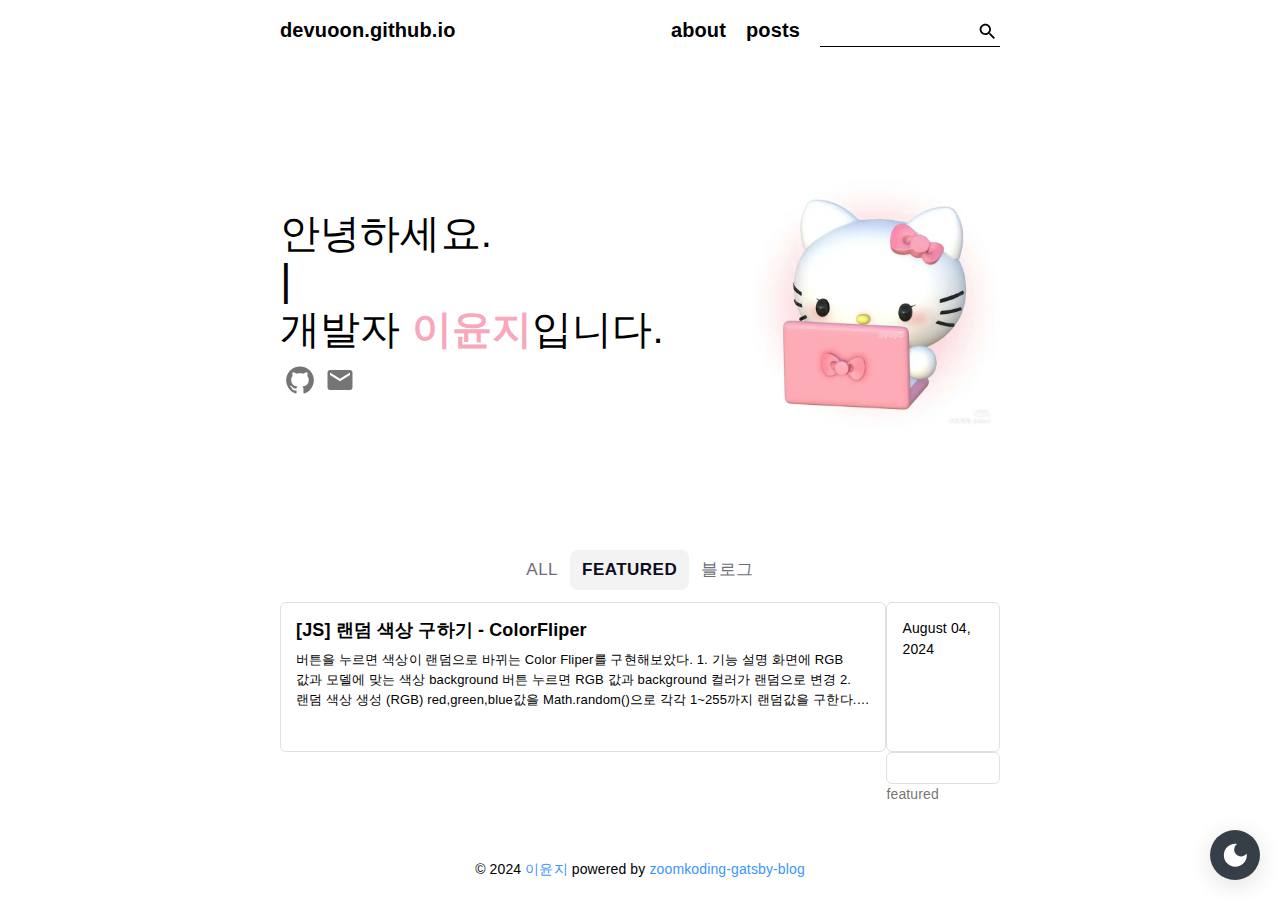
==== commit 4e36c537: "Updates" ====
--- a/index.html
+++ b/index.html
@@ -64,4 +64,4 @@
         }
       }
     })
-  </script><link rel="preload" as="font" type="font/woff2" crossorigin="anonymous" href="/static/webfonts/s/roboto/v32/KFOlCnqEu92Fr1MmSU5fBBc4.woff2"/><link rel="preload" as="font" type="font/woff2" crossorigin="anonymous" href="/static/webfonts/s/roboto/v32/KFOmCnqEu92Fr1Mu4mxK.woff2"/><link rel="preload" as="font" type="font/woff2" crossorigin="anonymous" href="/static/webfonts/s/roboto/v32/KFOlCnqEu92Fr1MmEU9fBBc4.woff2"/><style>@font-face{font-display:swap;font-family:Roboto;font-style:normal;font-weight:300;src:url(/static/webfonts/s/roboto/v32/KFOlCnqEu92Fr1MmSU5fBBc4.woff2) format("woff2")}@font-face{font-display:swap;font-family:Roboto;font-style:normal;font-weight:400;src:url(/static/webfonts/s/roboto/v32/KFOmCnqEu92Fr1Mu4mxK.woff2) format("woff2")}@font-face{font-display:swap;font-family:Roboto;font-style:normal;font-weight:500;src:url(/static/webfonts/s/roboto/v32/KFOlCnqEu92Fr1MmEU9fBBc4.woff2) format("woff2")}@font-face{font-display:swap;font-family:Roboto;font-style:normal;font-weight:300;src:url(/static/webfonts/s/roboto/v32/KFOlCnqEu92Fr1MmSU5fBBc-.woff) format("woff")}@font-face{font-display:swap;font-family:Roboto;font-style:normal;font-weight:400;src:url(/static/webfonts/s/roboto/v32/KFOmCnqEu92Fr1Mu4mxM.woff) format("woff")}@font-face{font-display:swap;font-family:Roboto;font-style:normal;font-weight:500;src:url(/static/webfonts/s/roboto/v32/KFOlCnqEu92Fr1MmEU9fBBc-.woff) format("woff")}</style><link rel="sitemap" type="application/xml" href="/sitemap.xml"/><style>.gatsby-image-wrapper{position:relative;overflow:hidden}.gatsby-image-wrapper picture.object-fit-polyfill{position:static!important}.gatsby-image-wrapper img{bottom:0;height:100%;left:0;margin:0;max-width:none;padding:0;position:absolute;right:0;top:0;width:100%;object-fit:cover}.gatsby-image-wrapper [data-main-image]{opacity:0;transform:translateZ(0);transition:opacity .25s linear;will-change:opacity}.gatsby-image-wrapper-constrained{display:inline-block;vertical-align:top}</style><noscript><style>.gatsby-image-wrapper noscript [data-main-image]{opacity:1!important}.gatsby-image-wrapper [data-placeholder-image]{opacity:0!important}</style></noscript><script type="module">const e="undefined"!=typeof HTMLImageElement&&"loading"in HTMLImageElement.prototype;e&&document.body.addEventListener("load",(function(e){const t=e.target;if(void 0===t.dataset.mainImage)return;if(void 0===t.dataset.gatsbyImageSsr)return;let a=null,n=t;for(;null===a&&n;)void 0!==n.parentNode.dataset.gatsbyImageWrapper&&(a=n.parentNode),n=n.parentNode;const o=a.querySelector("[data-placeholder-image]"),r=new Image;r.src=t.currentSrc,r.decode().catch((()=>{})).then((()=>{t.style.opacity=1,o&&(o.style.opacity=0,o.style.transition="opacity 500ms linear")}))}),!0);</script><title data-react-helmet="true">Home</title></head><body><div id="___gatsby"><div style="outline:none" tabindex="-1" id="gatsby-focus-wrapper"><div class="page-wrapper"><header class="page-header-wrapper"><div class="page-header"><div class="front-section"><a aria-current="page" class="link" href="/">devuoon.github.io</a></div><div class="trailing-section"><a class="link" href="/about">about</a><a class="link" href="/posts">posts</a><div class="MuiAutocomplete-root MuiAutocomplete-hasPopupIcon css-18nc3u2"><div class="search-input-wrapper"><div class="MuiFormControl-root MuiFormControl-fullWidth MuiTextField-root search-input css-feqhe6"><div class="MuiInputBase-root MuiInput-root MuiInput-underline MuiInputBase-colorPrimary MuiInputBase-fullWidth MuiInputBase-formControl MuiInputBase-adornedEnd MuiAutocomplete-inputRoot css-12rx5qu"><input type="text" aria-invalid="false" autoComplete="off" value="" class="MuiInputBase-input MuiInput-input MuiInputBase-inputAdornedEnd MuiAutocomplete-input MuiAutocomplete-inputFocused css-mnn31" aria-autocomplete="list" aria-expanded="false" autoCapitalize="none" spellcheck="false" role="combobox"/><svg class="MuiSvgIcon-root MuiSvgIcon-fontSizeMedium search-icon css-vubbuv" focusable="false" aria-hidden="true" viewBox="0 0 24 24" data-testid="SearchOutlinedIcon"><path d="M15.5 14h-.79l-.28-.27C15.41 12.59 16 11.11 16 9.5 16 5.91 13.09 3 9.5 3S3 5.91 3 9.5 5.91 16 9.5 16c1.61 0 3.09-.59 4.23-1.57l.27.28v.79l5 4.99L20.49 19l-4.99-5zm-6 0C7.01 14 5 11.99 5 9.5S7.01 5 9.5 5 14 7.01 14 9.5 11.99 14 9.5 14z"></path></svg></div></div></div></div></div></div></header><main class="page-content"><div class="bio"><div class="introduction korean"><p class="title">안녕하세요.<br/><span style="color:inherit"><span class="react-rotating-text-cursor">|</span></span><br/>개발자<!-- --> <strong>이윤지</strong>입니다.<br/></p><div class="social-links"><a class="MuiButtonBase-root MuiIconButton-root MuiIconButton-sizeSmall icon-tooltip css-1j7qk7u" tabindex="0" href="https://github.com/devuoon" aria-label="github"><svg class="MuiSvgIcon-root MuiSvgIcon-fontSizeMedium icon css-vubbuv" focusable="false" aria-hidden="true" viewBox="0 0 24 24" data-testid="GitHubIcon"><path d="M12 1.27a11 11 0 00-3.48 21.46c.55.09.73-.28.73-.55v-1.84c-3.03.64-3.67-1.46-3.67-1.46-.55-1.29-1.28-1.65-1.28-1.65-.92-.65.1-.65.1-.65 1.1 0 1.73 1.1 1.73 1.1.92 1.65 2.57 1.2 3.21.92a2 2 0 01.64-1.47c-2.47-.27-5.04-1.19-5.04-5.5 0-1.1.46-2.1 1.2-2.84a3.76 3.76 0 010-2.93s.91-.28 3.11 1.1c1.8-.49 3.7-.49 5.5 0 2.1-1.38 3.02-1.1 3.02-1.1a3.76 3.76 0 010 2.93c.83.74 1.2 1.74 1.2 2.94 0 4.21-2.57 5.13-5.04 5.4.45.37.82.92.82 2.02v3.03c0 .27.1.64.73.55A11 11 0 0012 1.27"></path></svg></a><a class="MuiButtonBase-root MuiIconButton-root MuiIconButton-sizeSmall icon-tooltip css-1j7qk7u" tabindex="0" href="mailto:dbswl341@naver.com" aria-label="email"><svg class="MuiSvgIcon-root MuiSvgIcon-fontSizeMedium icon css-vubbuv" focusable="false" aria-hidden="true" viewBox="0 0 24 24" data-testid="EmailIcon"><path d="M20 4H4c-1.1 0-1.99.9-1.99 2L2 18c0 1.1.9 2 2 2h16c1.1 0 2-.9 2-2V6c0-1.1-.9-2-2-2zm0 4-8 5-8-5V6l8 5 8-5v2z"></path></svg></a></div></div><div class="thumbnail-wrapper"><div data-gatsby-image-wrapper="" style="width:250px;height:250px" class="gatsby-image-wrapper gatsby-image-wrapper-constrained"><div style="max-width:736px;display:block"><img alt="" role="presentation" aria-hidden="true" src="data:image/svg+xml;charset=utf-8,%3Csvg height=&#x27;736&#x27; width=&#x27;736&#x27; xmlns=&#x27;http://www.w3.org/2000/svg&#x27; version=&#x27;1.1&#x27;%3E%3C/svg%3E" style="max-width:100%;display:block;position:static"/></div><div aria-hidden="true" data-placeholder-image="" style="opacity:1;transition:opacity 500ms linear;background-color:#f8f8f8;position:absolute;top:0;left:0;bottom:0;right:0"></div><picture><source type="image/webp" data-srcset="/static/1d14cf77a6d7ae0c1c7433e594a45f1c/42e3f/kitty.webp 184w,/static/1d14cf77a6d7ae0c1c7433e594a45f1c/b34a5/kitty.webp 368w,/static/1d14cf77a6d7ae0c1c7433e594a45f1c/e4aca/kitty.webp 736w" sizes="(min-width: 736px) 736px, 100vw"/><img data-gatsby-image-ssr="" data-main-image="" style="opacity:0" sizes="(min-width: 736px) 736px, 100vw" decoding="async" loading="lazy" data-src="/static/1d14cf77a6d7ae0c1c7433e594a45f1c/28fe8/kitty.jpg" data-srcset="/static/1d14cf77a6d7ae0c1c7433e594a45f1c/fca36/kitty.jpg 184w,/static/1d14cf77a6d7ae0c1c7433e594a45f1c/22492/kitty.jpg 368w,/static/1d14cf77a6d7ae0c1c7433e594a45f1c/28fe8/kitty.jpg 736w" alt="thumbnail"/></picture><noscript><picture><source type="image/webp" srcSet="/static/1d14cf77a6d7ae0c1c7433e594a45f1c/42e3f/kitty.webp 184w,/static/1d14cf77a6d7ae0c1c7433e594a45f1c/b34a5/kitty.webp 368w,/static/1d14cf77a6d7ae0c1c7433e594a45f1c/e4aca/kitty.webp 736w" sizes="(min-width: 736px) 736px, 100vw"/><img data-gatsby-image-ssr="" data-main-image="" style="opacity:0" sizes="(min-width: 736px) 736px, 100vw" decoding="async" loading="lazy" src="/static/1d14cf77a6d7ae0c1c7433e594a45f1c/28fe8/kitty.jpg" srcSet="/static/1d14cf77a6d7ae0c1c7433e594a45f1c/fca36/kitty.jpg 184w,/static/1d14cf77a6d7ae0c1c7433e594a45f1c/22492/kitty.jpg 368w,/static/1d14cf77a6d7ae0c1c7433e594a45f1c/28fe8/kitty.jpg 736w" alt="thumbnail"/></picture></noscript><script type="module">const t="undefined"!=typeof HTMLImageElement&&"loading"in HTMLImageElement.prototype;if(t){const t=document.querySelectorAll("img[data-main-image]");for(let e of t){e.dataset.src&&(e.setAttribute("src",e.dataset.src),e.removeAttribute("data-src")),e.dataset.srcset&&(e.setAttribute("srcset",e.dataset.srcset),e.removeAttribute("data-srcset"));const t=e.parentNode.querySelectorAll("source[data-srcset]");for(let e of t)e.setAttribute("srcset",e.dataset.srcset),e.removeAttribute("data-srcset");e.complete&&(e.style.opacity=1,e.parentNode.parentNode.querySelector("[data-placeholder-image]").style.opacity=0)}}</script></div></div></div><div class="post-tabs-wrapper"><div class="post-tabs"><div class="MuiTabs-root mui-tabs css-orq8zk"><div style="width:99px;height:99px;position:absolute;top:-9999px;overflow:scroll" class="MuiTabs-scrollableX MuiTabs-hideScrollbar css-oqr85h"></div><div class="MuiTabs-scroller MuiTabs-hideScrollbar MuiTabs-scrollableX css-12qnib" style="overflow:hidden;margin-bottom:0"><div class="MuiTabs-flexContainer css-k008qs" role="tablist"><button class="MuiButtonBase-root MuiTab-root MuiTab-textColorPrimary css-1q2h7u5" tabindex="-1" type="button" role="tab" aria-selected="false">All</button><button class="MuiButtonBase-root MuiTab-root MuiTab-textColorPrimary Mui-selected css-1q2h7u5" tabindex="0" type="button" role="tab" aria-selected="true">featured<span class="MuiTabs-indicator css-ttwr4n"></span></button><button class="MuiButtonBase-root MuiTab-root MuiTab-textColorPrimary css-1q2h7u5" tabindex="-1" type="button" role="tab" aria-selected="false">블로그</button></div></div></div></div><div class="post-card-column-wrapper"><div class="post-card-column"><div class="post-card-wrapper"><a class="post-card" href="/01_js_copy/"><div class="title">[JS] 얕은 복사 vs 깊은 복사</div><p class="description">제 블로그의 테마나 Gatsby의 다른 테마를 활용해서 Github Blog를 만들고 싶은 분들이 계실텐데요! 이런 분들에게 도움을 드리고자 이 글을 쓰게 되었습니다. 잘 안되는 부분이나 궁금한 점을 댓글로 남겨주면 확인해보고 답변 드리도록 하겠습니다!</p><div class="info"><div class="date">August 04, 2024</div><div class="categories"><a class="category" href="/posts/featured">featured</a></div></div></a></div></div></div></div></main><footer class="page-footer-wrapper"><p class="page-footer">© <!-- -->2024<!-- --> <a href="https://github.com/devuoon">이윤지</a> powered by<a href="https://github.com/zoomKoding/zoomkoding-gatsby-blog"> zoomkoding-gatsby-blog</a></p></footer><div class="dark-mode-button-wrapper"><button class="MuiButtonBase-root MuiIconButton-root MuiIconButton-sizeMedium dark-mode-button css-1yxmbwk" tabindex="0" type="button"><svg class="MuiSvgIcon-root MuiSvgIcon-fontSizeLarge dark-mode-icon css-6flbmm" focusable="false" aria-hidden="true" viewBox="0 0 24 24" data-testid="DarkModeIcon"><path d="M12 3c-4.97 0-9 4.03-9 9s4.03 9 9 9 9-4.03 9-9c0-.46-.04-.92-.1-1.36-.98 1.37-2.58 2.26-4.4 2.26-2.98 0-5.4-2.42-5.4-5.4 0-1.81.89-3.42 2.26-4.4-.44-.06-.9-.1-1.36-.1z"></path></svg></button></div></div></div><div id="gatsby-announcer" style="position:absolute;top:0;width:1px;height:1px;padding:0;overflow:hidden;clip:rect(0, 0, 0, 0);white-space:nowrap;border:0" aria-live="assertive" aria-atomic="true"></div></div><script id="gatsby-script-loader">/*<![CDATA[*/window.pagePath="/";window.___webpackCompilationHash="3e571986cf4b37716eeb";/*]]>*/</script><script id="gatsby-chunk-mapping">/*<![CDATA[*/window.___chunkMapping={"polyfill":["/polyfill-f196834924f88edde8fc.js"],"app":["/app-63d5e19d1fd7c4e3122a.js"],"component---cache-caches-gatsby-plugin-offline-app-shell-js":["/component---cache-caches-gatsby-plugin-offline-app-shell-js-12b5d8159c7e67968cd6.js"],"component---src-pages-404-js":["/component---src-pages-404-js-994d32f99f7af20500f9.js"],"component---src-pages-about-js":["/component---src-pages-about-js-b692191b59c701bb71a8.js"],"component---src-pages-index-js":["/component---src-pages-index-js-774d096c35c01f7fa9a5.js"],"component---src-templates-blog-template-js":["/component---src-templates-blog-template-js-3e34a31f43cfbf62214e.js"],"component---src-templates-category-template-js":["/component---src-templates-category-template-js-665dc149380998d4d8c4.js"]};/*]]>*/</script><script src="/polyfill-f196834924f88edde8fc.js" nomodule=""></script><script src="/app-63d5e19d1fd7c4e3122a.js" async=""></script><script src="/framework-de157c6b30d4790e4e81.js" async=""></script><script src="/webpack-runtime-b1f8f2364d0ee1593828.js" async=""></script></body></html>+  </script><link rel="preload" as="font" type="font/woff2" crossorigin="anonymous" href="/static/webfonts/s/roboto/v32/KFOlCnqEu92Fr1MmSU5fBBc4.woff2"/><link rel="preload" as="font" type="font/woff2" crossorigin="anonymous" href="/static/webfonts/s/roboto/v32/KFOmCnqEu92Fr1Mu4mxK.woff2"/><link rel="preload" as="font" type="font/woff2" crossorigin="anonymous" href="/static/webfonts/s/roboto/v32/KFOlCnqEu92Fr1MmEU9fBBc4.woff2"/><style>@font-face{font-display:swap;font-family:Roboto;font-style:normal;font-weight:300;src:url(/static/webfonts/s/roboto/v32/KFOlCnqEu92Fr1MmSU5fBBc4.woff2) format("woff2")}@font-face{font-display:swap;font-family:Roboto;font-style:normal;font-weight:400;src:url(/static/webfonts/s/roboto/v32/KFOmCnqEu92Fr1Mu4mxK.woff2) format("woff2")}@font-face{font-display:swap;font-family:Roboto;font-style:normal;font-weight:500;src:url(/static/webfonts/s/roboto/v32/KFOlCnqEu92Fr1MmEU9fBBc4.woff2) format("woff2")}@font-face{font-display:swap;font-family:Roboto;font-style:normal;font-weight:300;src:url(/static/webfonts/s/roboto/v32/KFOlCnqEu92Fr1MmSU5fBBc-.woff) format("woff")}@font-face{font-display:swap;font-family:Roboto;font-style:normal;font-weight:400;src:url(/static/webfonts/s/roboto/v32/KFOmCnqEu92Fr1Mu4mxM.woff) format("woff")}@font-face{font-display:swap;font-family:Roboto;font-style:normal;font-weight:500;src:url(/static/webfonts/s/roboto/v32/KFOlCnqEu92Fr1MmEU9fBBc-.woff) format("woff")}</style><link rel="sitemap" type="application/xml" href="/sitemap.xml"/><style>.gatsby-image-wrapper{position:relative;overflow:hidden}.gatsby-image-wrapper picture.object-fit-polyfill{position:static!important}.gatsby-image-wrapper img{bottom:0;height:100%;left:0;margin:0;max-width:none;padding:0;position:absolute;right:0;top:0;width:100%;object-fit:cover}.gatsby-image-wrapper [data-main-image]{opacity:0;transform:translateZ(0);transition:opacity .25s linear;will-change:opacity}.gatsby-image-wrapper-constrained{display:inline-block;vertical-align:top}</style><noscript><style>.gatsby-image-wrapper noscript [data-main-image]{opacity:1!important}.gatsby-image-wrapper [data-placeholder-image]{opacity:0!important}</style></noscript><script type="module">const e="undefined"!=typeof HTMLImageElement&&"loading"in HTMLImageElement.prototype;e&&document.body.addEventListener("load",(function(e){const t=e.target;if(void 0===t.dataset.mainImage)return;if(void 0===t.dataset.gatsbyImageSsr)return;let a=null,n=t;for(;null===a&&n;)void 0!==n.parentNode.dataset.gatsbyImageWrapper&&(a=n.parentNode),n=n.parentNode;const o=a.querySelector("[data-placeholder-image]"),r=new Image;r.src=t.currentSrc,r.decode().catch((()=>{})).then((()=>{t.style.opacity=1,o&&(o.style.opacity=0,o.style.transition="opacity 500ms linear")}))}),!0);</script><title data-react-helmet="true">Home</title></head><body><div id="___gatsby"><div style="outline:none" tabindex="-1" id="gatsby-focus-wrapper"><div class="page-wrapper"><header class="page-header-wrapper"><div class="page-header"><div class="front-section"><a aria-current="page" class="link" href="/">devuoon.github.io</a></div><div class="trailing-section"><a class="link" href="/about">about</a><a class="link" href="/posts">posts</a><div class="MuiAutocomplete-root MuiAutocomplete-hasPopupIcon css-18nc3u2"><div class="search-input-wrapper"><div class="MuiFormControl-root MuiFormControl-fullWidth MuiTextField-root search-input css-feqhe6"><div class="MuiInputBase-root MuiInput-root MuiInput-underline MuiInputBase-colorPrimary MuiInputBase-fullWidth MuiInputBase-formControl MuiInputBase-adornedEnd MuiAutocomplete-inputRoot css-12rx5qu"><input type="text" aria-invalid="false" autoComplete="off" value="" class="MuiInputBase-input MuiInput-input MuiInputBase-inputAdornedEnd MuiAutocomplete-input MuiAutocomplete-inputFocused css-mnn31" aria-autocomplete="list" aria-expanded="false" autoCapitalize="none" spellcheck="false" role="combobox"/><svg class="MuiSvgIcon-root MuiSvgIcon-fontSizeMedium search-icon css-vubbuv" focusable="false" aria-hidden="true" viewBox="0 0 24 24" data-testid="SearchOutlinedIcon"><path d="M15.5 14h-.79l-.28-.27C15.41 12.59 16 11.11 16 9.5 16 5.91 13.09 3 9.5 3S3 5.91 3 9.5 5.91 16 9.5 16c1.61 0 3.09-.59 4.23-1.57l.27.28v.79l5 4.99L20.49 19l-4.99-5zm-6 0C7.01 14 5 11.99 5 9.5S7.01 5 9.5 5 14 7.01 14 9.5 11.99 14 9.5 14z"></path></svg></div></div></div></div></div></div></header><main class="page-content"><div class="bio"><div class="introduction korean"><p class="title">안녕하세요.<br/><span style="color:inherit"><span class="react-rotating-text-cursor">|</span></span><br/>개발자<!-- --> <strong>이윤지</strong>입니다.<br/></p><div class="social-links"><a class="MuiButtonBase-root MuiIconButton-root MuiIconButton-sizeSmall icon-tooltip css-1j7qk7u" tabindex="0" href="https://github.com/devuoon" aria-label="github"><svg class="MuiSvgIcon-root MuiSvgIcon-fontSizeMedium icon css-vubbuv" focusable="false" aria-hidden="true" viewBox="0 0 24 24" data-testid="GitHubIcon"><path d="M12 1.27a11 11 0 00-3.48 21.46c.55.09.73-.28.73-.55v-1.84c-3.03.64-3.67-1.46-3.67-1.46-.55-1.29-1.28-1.65-1.28-1.65-.92-.65.1-.65.1-.65 1.1 0 1.73 1.1 1.73 1.1.92 1.65 2.57 1.2 3.21.92a2 2 0 01.64-1.47c-2.47-.27-5.04-1.19-5.04-5.5 0-1.1.46-2.1 1.2-2.84a3.76 3.76 0 010-2.93s.91-.28 3.11 1.1c1.8-.49 3.7-.49 5.5 0 2.1-1.38 3.02-1.1 3.02-1.1a3.76 3.76 0 010 2.93c.83.74 1.2 1.74 1.2 2.94 0 4.21-2.57 5.13-5.04 5.4.45.37.82.92.82 2.02v3.03c0 .27.1.64.73.55A11 11 0 0012 1.27"></path></svg></a><a class="MuiButtonBase-root MuiIconButton-root MuiIconButton-sizeSmall icon-tooltip css-1j7qk7u" tabindex="0" href="mailto:dbswl341@naver.com" aria-label="email"><svg class="MuiSvgIcon-root MuiSvgIcon-fontSizeMedium icon css-vubbuv" focusable="false" aria-hidden="true" viewBox="0 0 24 24" data-testid="EmailIcon"><path d="M20 4H4c-1.1 0-1.99.9-1.99 2L2 18c0 1.1.9 2 2 2h16c1.1 0 2-.9 2-2V6c0-1.1-.9-2-2-2zm0 4-8 5-8-5V6l8 5 8-5v2z"></path></svg></a></div></div><div class="thumbnail-wrapper"><div data-gatsby-image-wrapper="" style="width:250px;height:250px" class="gatsby-image-wrapper gatsby-image-wrapper-constrained"><div style="max-width:736px;display:block"><img alt="" role="presentation" aria-hidden="true" src="data:image/svg+xml;charset=utf-8,%3Csvg height=&#x27;736&#x27; width=&#x27;736&#x27; xmlns=&#x27;http://www.w3.org/2000/svg&#x27; version=&#x27;1.1&#x27;%3E%3C/svg%3E" style="max-width:100%;display:block;position:static"/></div><div aria-hidden="true" data-placeholder-image="" style="opacity:1;transition:opacity 500ms linear;background-color:#f8f8f8;position:absolute;top:0;left:0;bottom:0;right:0"></div><picture><source type="image/webp" data-srcset="/static/1d14cf77a6d7ae0c1c7433e594a45f1c/42e3f/kitty.webp 184w,/static/1d14cf77a6d7ae0c1c7433e594a45f1c/b34a5/kitty.webp 368w,/static/1d14cf77a6d7ae0c1c7433e594a45f1c/e4aca/kitty.webp 736w" sizes="(min-width: 736px) 736px, 100vw"/><img data-gatsby-image-ssr="" data-main-image="" style="opacity:0" sizes="(min-width: 736px) 736px, 100vw" decoding="async" loading="lazy" data-src="/static/1d14cf77a6d7ae0c1c7433e594a45f1c/28fe8/kitty.jpg" data-srcset="/static/1d14cf77a6d7ae0c1c7433e594a45f1c/fca36/kitty.jpg 184w,/static/1d14cf77a6d7ae0c1c7433e594a45f1c/22492/kitty.jpg 368w,/static/1d14cf77a6d7ae0c1c7433e594a45f1c/28fe8/kitty.jpg 736w" alt="thumbnail"/></picture><noscript><picture><source type="image/webp" srcSet="/static/1d14cf77a6d7ae0c1c7433e594a45f1c/42e3f/kitty.webp 184w,/static/1d14cf77a6d7ae0c1c7433e594a45f1c/b34a5/kitty.webp 368w,/static/1d14cf77a6d7ae0c1c7433e594a45f1c/e4aca/kitty.webp 736w" sizes="(min-width: 736px) 736px, 100vw"/><img data-gatsby-image-ssr="" data-main-image="" style="opacity:0" sizes="(min-width: 736px) 736px, 100vw" decoding="async" loading="lazy" src="/static/1d14cf77a6d7ae0c1c7433e594a45f1c/28fe8/kitty.jpg" srcSet="/static/1d14cf77a6d7ae0c1c7433e594a45f1c/fca36/kitty.jpg 184w,/static/1d14cf77a6d7ae0c1c7433e594a45f1c/22492/kitty.jpg 368w,/static/1d14cf77a6d7ae0c1c7433e594a45f1c/28fe8/kitty.jpg 736w" alt="thumbnail"/></picture></noscript><script type="module">const t="undefined"!=typeof HTMLImageElement&&"loading"in HTMLImageElement.prototype;if(t){const t=document.querySelectorAll("img[data-main-image]");for(let e of t){e.dataset.src&&(e.setAttribute("src",e.dataset.src),e.removeAttribute("data-src")),e.dataset.srcset&&(e.setAttribute("srcset",e.dataset.srcset),e.removeAttribute("data-srcset"));const t=e.parentNode.querySelectorAll("source[data-srcset]");for(let e of t)e.setAttribute("srcset",e.dataset.srcset),e.removeAttribute("data-srcset");e.complete&&(e.style.opacity=1,e.parentNode.parentNode.querySelector("[data-placeholder-image]").style.opacity=0)}}</script></div></div></div><div class="post-tabs-wrapper"><div class="post-tabs"><div class="MuiTabs-root mui-tabs css-orq8zk"><div style="width:99px;height:99px;position:absolute;top:-9999px;overflow:scroll" class="MuiTabs-scrollableX MuiTabs-hideScrollbar css-oqr85h"></div><div class="MuiTabs-scroller MuiTabs-hideScrollbar MuiTabs-scrollableX css-12qnib" style="overflow:hidden;margin-bottom:0"><div class="MuiTabs-flexContainer css-k008qs" role="tablist"><button class="MuiButtonBase-root MuiTab-root MuiTab-textColorPrimary css-1q2h7u5" tabindex="-1" type="button" role="tab" aria-selected="false">All</button><button class="MuiButtonBase-root MuiTab-root MuiTab-textColorPrimary Mui-selected css-1q2h7u5" tabindex="0" type="button" role="tab" aria-selected="true">featured<span class="MuiTabs-indicator css-ttwr4n"></span></button><button class="MuiButtonBase-root MuiTab-root MuiTab-textColorPrimary css-1q2h7u5" tabindex="-1" type="button" role="tab" aria-selected="false">블로그</button></div></div></div></div><div class="post-card-column-wrapper"><div class="post-card-column"><div class="post-card-wrapper"><a class="post-card" href="/01_js_colorFliper/"><div class="title">[JS] 랜덤 색상 구하기 - ColorFliper</div><p class="description">버튼을 누르면 색상이 랜덤으로 바뀌는 Color Fliper를 구현해보았다. 1. 기능 설명 화면에 RGB 값과 모델에 맞는 색상 background 버튼 누르면 RGB 값과 background 컬러가 랜덤으로 변경 2. 랜덤 색상 생성 (RGB) red,green,blue값을 Math.random()으로 각각 1~255까지 랜덤값을 구한다. 3. 버튼을 클릭하면 색상 변경 4. 결과 화면 0804.gif 위 과정을 따라하시면서 궁금하신 점이 있다면 아래 로 남겨주세요!👇 1. 기능 설명 2. 랜덤 색상 생성 (RGB) 3. 버튼을 클릭하면 색상 변경 4. 결과 화면</p><div class="info"><div class="date">August 04, 2024</div><div class="categories"><a class="category" href="/posts/featured">featured</a></div></div></a></div></div></div></div></main><footer class="page-footer-wrapper"><p class="page-footer">© <!-- -->2024<!-- --> <a href="https://github.com/devuoon">이윤지</a> powered by<a href="https://github.com/zoomKoding/zoomkoding-gatsby-blog"> zoomkoding-gatsby-blog</a></p></footer><div class="dark-mode-button-wrapper"><button class="MuiButtonBase-root MuiIconButton-root MuiIconButton-sizeMedium dark-mode-button css-1yxmbwk" tabindex="0" type="button"><svg class="MuiSvgIcon-root MuiSvgIcon-fontSizeLarge dark-mode-icon css-6flbmm" focusable="false" aria-hidden="true" viewBox="0 0 24 24" data-testid="DarkModeIcon"><path d="M12 3c-4.97 0-9 4.03-9 9s4.03 9 9 9 9-4.03 9-9c0-.46-.04-.92-.1-1.36-.98 1.37-2.58 2.26-4.4 2.26-2.98 0-5.4-2.42-5.4-5.4 0-1.81.89-3.42 2.26-4.4-.44-.06-.9-.1-1.36-.1z"></path></svg></button></div></div></div><div id="gatsby-announcer" style="position:absolute;top:0;width:1px;height:1px;padding:0;overflow:hidden;clip:rect(0, 0, 0, 0);white-space:nowrap;border:0" aria-live="assertive" aria-atomic="true"></div></div><script id="gatsby-script-loader">/*<![CDATA[*/window.pagePath="/";window.___webpackCompilationHash="3e571986cf4b37716eeb";/*]]>*/</script><script id="gatsby-chunk-mapping">/*<![CDATA[*/window.___chunkMapping={"polyfill":["/polyfill-f196834924f88edde8fc.js"],"app":["/app-63d5e19d1fd7c4e3122a.js"],"component---cache-caches-gatsby-plugin-offline-app-shell-js":["/component---cache-caches-gatsby-plugin-offline-app-shell-js-12b5d8159c7e67968cd6.js"],"component---src-pages-404-js":["/component---src-pages-404-js-994d32f99f7af20500f9.js"],"component---src-pages-about-js":["/component---src-pages-about-js-b692191b59c701bb71a8.js"],"component---src-pages-index-js":["/component---src-pages-index-js-774d096c35c01f7fa9a5.js"],"component---src-templates-blog-template-js":["/component---src-templates-blog-template-js-3e34a31f43cfbf62214e.js"],"component---src-templates-category-template-js":["/component---src-templates-category-template-js-665dc149380998d4d8c4.js"]};/*]]>*/</script><script src="/polyfill-f196834924f88edde8fc.js" nomodule=""></script><script src="/app-63d5e19d1fd7c4e3122a.js" async=""></script><script src="/framework-de157c6b30d4790e4e81.js" async=""></script><script src="/webpack-runtime-b1f8f2364d0ee1593828.js" async=""></script></body></html>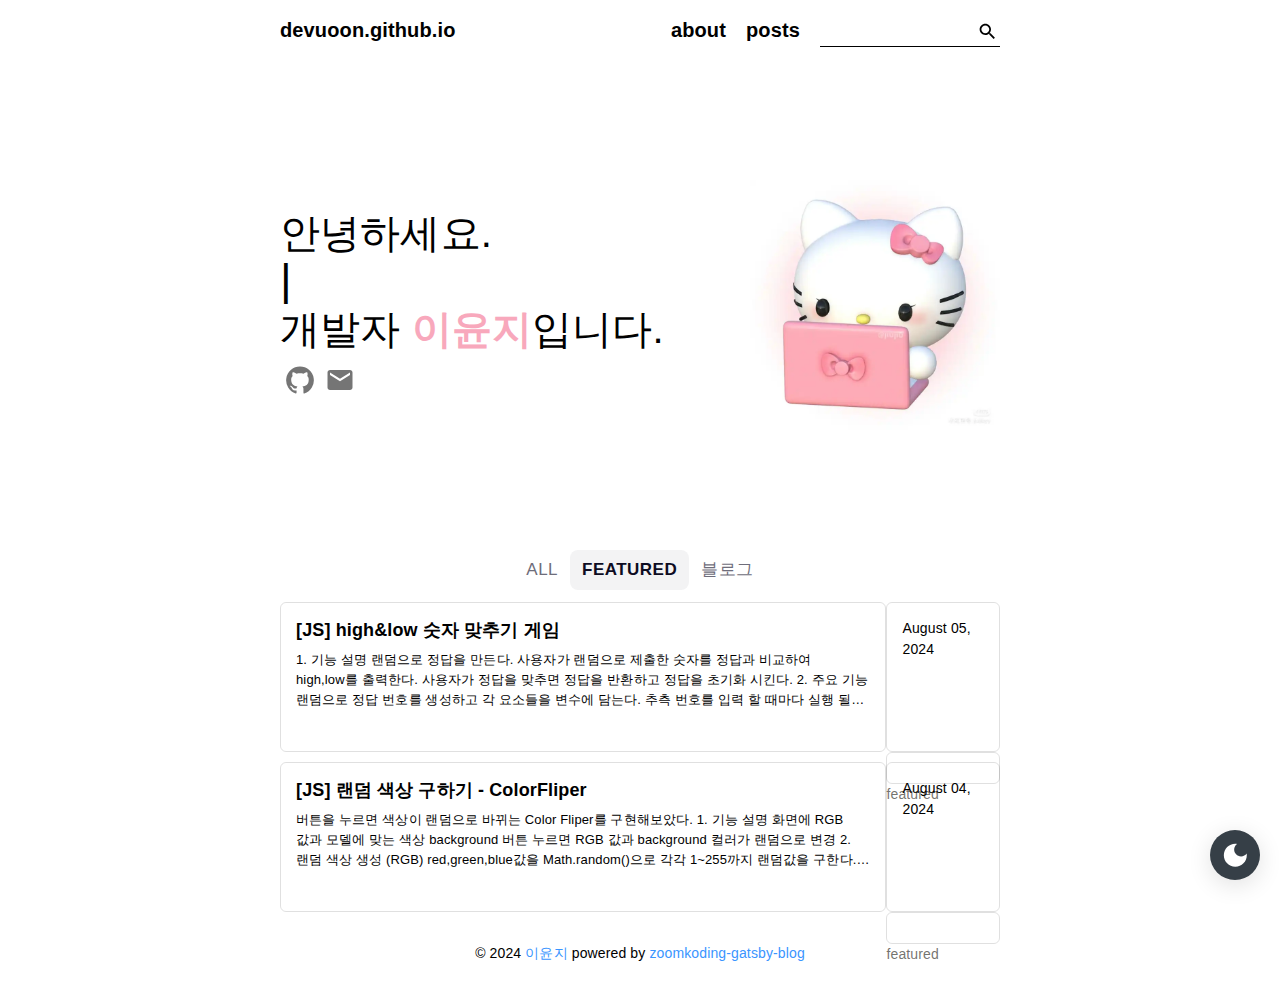
==== commit 96f8da30: "Updates" ====
--- a/index.html
+++ b/index.html
@@ -64,4 +64,6 @@
         }
       }
     })
-  </script><link rel="preload" as="font" type="font/woff2" crossorigin="anonymous" href="/static/webfonts/s/roboto/v32/KFOlCnqEu92Fr1MmSU5fBBc4.woff2"/><link rel="preload" as="font" type="font/woff2" crossorigin="anonymous" href="/static/webfonts/s/roboto/v32/KFOmCnqEu92Fr1Mu4mxK.woff2"/><link rel="preload" as="font" type="font/woff2" crossorigin="anonymous" href="/static/webfonts/s/roboto/v32/KFOlCnqEu92Fr1MmEU9fBBc4.woff2"/><style>@font-face{font-display:swap;font-family:Roboto;font-style:normal;font-weight:300;src:url(/static/webfonts/s/roboto/v32/KFOlCnqEu92Fr1MmSU5fBBc4.woff2) format("woff2")}@font-face{font-display:swap;font-family:Roboto;font-style:normal;font-weight:400;src:url(/static/webfonts/s/roboto/v32/KFOmCnqEu92Fr1Mu4mxK.woff2) format("woff2")}@font-face{font-display:swap;font-family:Roboto;font-style:normal;font-weight:500;src:url(/static/webfonts/s/roboto/v32/KFOlCnqEu92Fr1MmEU9fBBc4.woff2) format("woff2")}@font-face{font-display:swap;font-family:Roboto;font-style:normal;font-weight:300;src:url(/static/webfonts/s/roboto/v32/KFOlCnqEu92Fr1MmSU5fBBc-.woff) format("woff")}@font-face{font-display:swap;font-family:Roboto;font-style:normal;font-weight:400;src:url(/static/webfonts/s/roboto/v32/KFOmCnqEu92Fr1Mu4mxM.woff) format("woff")}@font-face{font-display:swap;font-family:Roboto;font-style:normal;font-weight:500;src:url(/static/webfonts/s/roboto/v32/KFOlCnqEu92Fr1MmEU9fBBc-.woff) format("woff")}</style><link rel="sitemap" type="application/xml" href="/sitemap.xml"/><style>.gatsby-image-wrapper{position:relative;overflow:hidden}.gatsby-image-wrapper picture.object-fit-polyfill{position:static!important}.gatsby-image-wrapper img{bottom:0;height:100%;left:0;margin:0;max-width:none;padding:0;position:absolute;right:0;top:0;width:100%;object-fit:cover}.gatsby-image-wrapper [data-main-image]{opacity:0;transform:translateZ(0);transition:opacity .25s linear;will-change:opacity}.gatsby-image-wrapper-constrained{display:inline-block;vertical-align:top}</style><noscript><style>.gatsby-image-wrapper noscript [data-main-image]{opacity:1!important}.gatsby-image-wrapper [data-placeholder-image]{opacity:0!important}</style></noscript><script type="module">const e="undefined"!=typeof HTMLImageElement&&"loading"in HTMLImageElement.prototype;e&&document.body.addEventListener("load",(function(e){const t=e.target;if(void 0===t.dataset.mainImage)return;if(void 0===t.dataset.gatsbyImageSsr)return;let a=null,n=t;for(;null===a&&n;)void 0!==n.parentNode.dataset.gatsbyImageWrapper&&(a=n.parentNode),n=n.parentNode;const o=a.querySelector("[data-placeholder-image]"),r=new Image;r.src=t.currentSrc,r.decode().catch((()=>{})).then((()=>{t.style.opacity=1,o&&(o.style.opacity=0,o.style.transition="opacity 500ms linear")}))}),!0);</script><title data-react-helmet="true">Home</title></head><body><div id="___gatsby"><div style="outline:none" tabindex="-1" id="gatsby-focus-wrapper"><div class="page-wrapper"><header class="page-header-wrapper"><div class="page-header"><div class="front-section"><a aria-current="page" class="link" href="/">devuoon.github.io</a></div><div class="trailing-section"><a class="link" href="/about">about</a><a class="link" href="/posts">posts</a><div class="MuiAutocomplete-root MuiAutocomplete-hasPopupIcon css-18nc3u2"><div class="search-input-wrapper"><div class="MuiFormControl-root MuiFormControl-fullWidth MuiTextField-root search-input css-feqhe6"><div class="MuiInputBase-root MuiInput-root MuiInput-underline MuiInputBase-colorPrimary MuiInputBase-fullWidth MuiInputBase-formControl MuiInputBase-adornedEnd MuiAutocomplete-inputRoot css-12rx5qu"><input type="text" aria-invalid="false" autoComplete="off" value="" class="MuiInputBase-input MuiInput-input MuiInputBase-inputAdornedEnd MuiAutocomplete-input MuiAutocomplete-inputFocused css-mnn31" aria-autocomplete="list" aria-expanded="false" autoCapitalize="none" spellcheck="false" role="combobox"/><svg class="MuiSvgIcon-root MuiSvgIcon-fontSizeMedium search-icon css-vubbuv" focusable="false" aria-hidden="true" viewBox="0 0 24 24" data-testid="SearchOutlinedIcon"><path d="M15.5 14h-.79l-.28-.27C15.41 12.59 16 11.11 16 9.5 16 5.91 13.09 3 9.5 3S3 5.91 3 9.5 5.91 16 9.5 16c1.61 0 3.09-.59 4.23-1.57l.27.28v.79l5 4.99L20.49 19l-4.99-5zm-6 0C7.01 14 5 11.99 5 9.5S7.01 5 9.5 5 14 7.01 14 9.5 11.99 14 9.5 14z"></path></svg></div></div></div></div></div></div></header><main class="page-content"><div class="bio"><div class="introduction korean"><p class="title">안녕하세요.<br/><span style="color:inherit"><span class="react-rotating-text-cursor">|</span></span><br/>개발자<!-- --> <strong>이윤지</strong>입니다.<br/></p><div class="social-links"><a class="MuiButtonBase-root MuiIconButton-root MuiIconButton-sizeSmall icon-tooltip css-1j7qk7u" tabindex="0" href="https://github.com/devuoon" aria-label="github"><svg class="MuiSvgIcon-root MuiSvgIcon-fontSizeMedium icon css-vubbuv" focusable="false" aria-hidden="true" viewBox="0 0 24 24" data-testid="GitHubIcon"><path d="M12 1.27a11 11 0 00-3.48 21.46c.55.09.73-.28.73-.55v-1.84c-3.03.64-3.67-1.46-3.67-1.46-.55-1.29-1.28-1.65-1.28-1.65-.92-.65.1-.65.1-.65 1.1 0 1.73 1.1 1.73 1.1.92 1.65 2.57 1.2 3.21.92a2 2 0 01.64-1.47c-2.47-.27-5.04-1.19-5.04-5.5 0-1.1.46-2.1 1.2-2.84a3.76 3.76 0 010-2.93s.91-.28 3.11 1.1c1.8-.49 3.7-.49 5.5 0 2.1-1.38 3.02-1.1 3.02-1.1a3.76 3.76 0 010 2.93c.83.74 1.2 1.74 1.2 2.94 0 4.21-2.57 5.13-5.04 5.4.45.37.82.92.82 2.02v3.03c0 .27.1.64.73.55A11 11 0 0012 1.27"></path></svg></a><a class="MuiButtonBase-root MuiIconButton-root MuiIconButton-sizeSmall icon-tooltip css-1j7qk7u" tabindex="0" href="mailto:dbswl341@naver.com" aria-label="email"><svg class="MuiSvgIcon-root MuiSvgIcon-fontSizeMedium icon css-vubbuv" focusable="false" aria-hidden="true" viewBox="0 0 24 24" data-testid="EmailIcon"><path d="M20 4H4c-1.1 0-1.99.9-1.99 2L2 18c0 1.1.9 2 2 2h16c1.1 0 2-.9 2-2V6c0-1.1-.9-2-2-2zm0 4-8 5-8-5V6l8 5 8-5v2z"></path></svg></a></div></div><div class="thumbnail-wrapper"><div data-gatsby-image-wrapper="" style="width:250px;height:250px" class="gatsby-image-wrapper gatsby-image-wrapper-constrained"><div style="max-width:736px;display:block"><img alt="" role="presentation" aria-hidden="true" src="data:image/svg+xml;charset=utf-8,%3Csvg height=&#x27;736&#x27; width=&#x27;736&#x27; xmlns=&#x27;http://www.w3.org/2000/svg&#x27; version=&#x27;1.1&#x27;%3E%3C/svg%3E" style="max-width:100%;display:block;position:static"/></div><div aria-hidden="true" data-placeholder-image="" style="opacity:1;transition:opacity 500ms linear;background-color:#f8f8f8;position:absolute;top:0;left:0;bottom:0;right:0"></div><picture><source type="image/webp" data-srcset="/static/1d14cf77a6d7ae0c1c7433e594a45f1c/42e3f/kitty.webp 184w,/static/1d14cf77a6d7ae0c1c7433e594a45f1c/b34a5/kitty.webp 368w,/static/1d14cf77a6d7ae0c1c7433e594a45f1c/e4aca/kitty.webp 736w" sizes="(min-width: 736px) 736px, 100vw"/><img data-gatsby-image-ssr="" data-main-image="" style="opacity:0" sizes="(min-width: 736px) 736px, 100vw" decoding="async" loading="lazy" data-src="/static/1d14cf77a6d7ae0c1c7433e594a45f1c/28fe8/kitty.jpg" data-srcset="/static/1d14cf77a6d7ae0c1c7433e594a45f1c/fca36/kitty.jpg 184w,/static/1d14cf77a6d7ae0c1c7433e594a45f1c/22492/kitty.jpg 368w,/static/1d14cf77a6d7ae0c1c7433e594a45f1c/28fe8/kitty.jpg 736w" alt="thumbnail"/></picture><noscript><picture><source type="image/webp" srcSet="/static/1d14cf77a6d7ae0c1c7433e594a45f1c/42e3f/kitty.webp 184w,/static/1d14cf77a6d7ae0c1c7433e594a45f1c/b34a5/kitty.webp 368w,/static/1d14cf77a6d7ae0c1c7433e594a45f1c/e4aca/kitty.webp 736w" sizes="(min-width: 736px) 736px, 100vw"/><img data-gatsby-image-ssr="" data-main-image="" style="opacity:0" sizes="(min-width: 736px) 736px, 100vw" decoding="async" loading="lazy" src="/static/1d14cf77a6d7ae0c1c7433e594a45f1c/28fe8/kitty.jpg" srcSet="/static/1d14cf77a6d7ae0c1c7433e594a45f1c/fca36/kitty.jpg 184w,/static/1d14cf77a6d7ae0c1c7433e594a45f1c/22492/kitty.jpg 368w,/static/1d14cf77a6d7ae0c1c7433e594a45f1c/28fe8/kitty.jpg 736w" alt="thumbnail"/></picture></noscript><script type="module">const t="undefined"!=typeof HTMLImageElement&&"loading"in HTMLImageElement.prototype;if(t){const t=document.querySelectorAll("img[data-main-image]");for(let e of t){e.dataset.src&&(e.setAttribute("src",e.dataset.src),e.removeAttribute("data-src")),e.dataset.srcset&&(e.setAttribute("srcset",e.dataset.srcset),e.removeAttribute("data-srcset"));const t=e.parentNode.querySelectorAll("source[data-srcset]");for(let e of t)e.setAttribute("srcset",e.dataset.srcset),e.removeAttribute("data-srcset");e.complete&&(e.style.opacity=1,e.parentNode.parentNode.querySelector("[data-placeholder-image]").style.opacity=0)}}</script></div></div></div><div class="post-tabs-wrapper"><div class="post-tabs"><div class="MuiTabs-root mui-tabs css-orq8zk"><div style="width:99px;height:99px;position:absolute;top:-9999px;overflow:scroll" class="MuiTabs-scrollableX MuiTabs-hideScrollbar css-oqr85h"></div><div class="MuiTabs-scroller MuiTabs-hideScrollbar MuiTabs-scrollableX css-12qnib" style="overflow:hidden;margin-bottom:0"><div class="MuiTabs-flexContainer css-k008qs" role="tablist"><button class="MuiButtonBase-root MuiTab-root MuiTab-textColorPrimary css-1q2h7u5" tabindex="-1" type="button" role="tab" aria-selected="false">All</button><button class="MuiButtonBase-root MuiTab-root MuiTab-textColorPrimary Mui-selected css-1q2h7u5" tabindex="0" type="button" role="tab" aria-selected="true">featured<span class="MuiTabs-indicator css-ttwr4n"></span></button><button class="MuiButtonBase-root MuiTab-root MuiTab-textColorPrimary css-1q2h7u5" tabindex="-1" type="button" role="tab" aria-selected="false">블로그</button></div></div></div></div><div class="post-card-column-wrapper"><div class="post-card-column"><div class="post-card-wrapper"><a class="post-card" href="/01_js_colorFliper/"><div class="title">[JS] 랜덤 색상 구하기 - ColorFliper</div><p class="description">버튼을 누르면 색상이 랜덤으로 바뀌는 Color Fliper를 구현해보았다. 1. 기능 설명 화면에 RGB 값과 모델에 맞는 색상 background 버튼 누르면 RGB 값과 background 컬러가 랜덤으로 변경 2. 랜덤 색상 생성 (RGB) red,green,blue값을 Math.random()으로 각각 1~255까지 랜덤값을 구한다. 3. 버튼을 클릭하면 색상 변경 4. 결과 화면 0804.gif 위 과정을 따라하시면서 궁금하신 점이 있다면 아래 로 남겨주세요!👇 1. 기능 설명 2. 랜덤 색상 생성 (RGB) 3. 버튼을 클릭하면 색상 변경 4. 결과 화면</p><div class="info"><div class="date">August 04, 2024</div><div class="categories"><a class="category" href="/posts/featured">featured</a></div></div></a></div></div></div></div></main><footer class="page-footer-wrapper"><p class="page-footer">© <!-- -->2024<!-- --> <a href="https://github.com/devuoon">이윤지</a> powered by<a href="https://github.com/zoomKoding/zoomkoding-gatsby-blog"> zoomkoding-gatsby-blog</a></p></footer><div class="dark-mode-button-wrapper"><button class="MuiButtonBase-root MuiIconButton-root MuiIconButton-sizeMedium dark-mode-button css-1yxmbwk" tabindex="0" type="button"><svg class="MuiSvgIcon-root MuiSvgIcon-fontSizeLarge dark-mode-icon css-6flbmm" focusable="false" aria-hidden="true" viewBox="0 0 24 24" data-testid="DarkModeIcon"><path d="M12 3c-4.97 0-9 4.03-9 9s4.03 9 9 9 9-4.03 9-9c0-.46-.04-.92-.1-1.36-.98 1.37-2.58 2.26-4.4 2.26-2.98 0-5.4-2.42-5.4-5.4 0-1.81.89-3.42 2.26-4.4-.44-.06-.9-.1-1.36-.1z"></path></svg></button></div></div></div><div id="gatsby-announcer" style="position:absolute;top:0;width:1px;height:1px;padding:0;overflow:hidden;clip:rect(0, 0, 0, 0);white-space:nowrap;border:0" aria-live="assertive" aria-atomic="true"></div></div><script id="gatsby-script-loader">/*<![CDATA[*/window.pagePath="/";window.___webpackCompilationHash="3e571986cf4b37716eeb";/*]]>*/</script><script id="gatsby-chunk-mapping">/*<![CDATA[*/window.___chunkMapping={"polyfill":["/polyfill-f196834924f88edde8fc.js"],"app":["/app-63d5e19d1fd7c4e3122a.js"],"component---cache-caches-gatsby-plugin-offline-app-shell-js":["/component---cache-caches-gatsby-plugin-offline-app-shell-js-12b5d8159c7e67968cd6.js"],"component---src-pages-404-js":["/component---src-pages-404-js-994d32f99f7af20500f9.js"],"component---src-pages-about-js":["/component---src-pages-about-js-b692191b59c701bb71a8.js"],"component---src-pages-index-js":["/component---src-pages-index-js-774d096c35c01f7fa9a5.js"],"component---src-templates-blog-template-js":["/component---src-templates-blog-template-js-3e34a31f43cfbf62214e.js"],"component---src-templates-category-template-js":["/component---src-templates-category-template-js-665dc149380998d4d8c4.js"]};/*]]>*/</script><script src="/polyfill-f196834924f88edde8fc.js" nomodule=""></script><script src="/app-63d5e19d1fd7c4e3122a.js" async=""></script><script src="/framework-de157c6b30d4790e4e81.js" async=""></script><script src="/webpack-runtime-b1f8f2364d0ee1593828.js" async=""></script></body></html>+  </script><link rel="preload" as="font" type="font/woff2" crossorigin="anonymous" href="/static/webfonts/s/roboto/v32/KFOlCnqEu92Fr1MmSU5fBBc4.woff2"/><link rel="preload" as="font" type="font/woff2" crossorigin="anonymous" href="/static/webfonts/s/roboto/v32/KFOmCnqEu92Fr1Mu4mxK.woff2"/><link rel="preload" as="font" type="font/woff2" crossorigin="anonymous" href="/static/webfonts/s/roboto/v32/KFOlCnqEu92Fr1MmEU9fBBc4.woff2"/><style>@font-face{font-display:swap;font-family:Roboto;font-style:normal;font-weight:300;src:url(/static/webfonts/s/roboto/v32/KFOlCnqEu92Fr1MmSU5fBBc4.woff2) format("woff2")}@font-face{font-display:swap;font-family:Roboto;font-style:normal;font-weight:400;src:url(/static/webfonts/s/roboto/v32/KFOmCnqEu92Fr1Mu4mxK.woff2) format("woff2")}@font-face{font-display:swap;font-family:Roboto;font-style:normal;font-weight:500;src:url(/static/webfonts/s/roboto/v32/KFOlCnqEu92Fr1MmEU9fBBc4.woff2) format("woff2")}@font-face{font-display:swap;font-family:Roboto;font-style:normal;font-weight:300;src:url(/static/webfonts/s/roboto/v32/KFOlCnqEu92Fr1MmSU5fBBc-.woff) format("woff")}@font-face{font-display:swap;font-family:Roboto;font-style:normal;font-weight:400;src:url(/static/webfonts/s/roboto/v32/KFOmCnqEu92Fr1Mu4mxM.woff) format("woff")}@font-face{font-display:swap;font-family:Roboto;font-style:normal;font-weight:500;src:url(/static/webfonts/s/roboto/v32/KFOlCnqEu92Fr1MmEU9fBBc-.woff) format("woff")}</style><link rel="sitemap" type="application/xml" href="/sitemap.xml"/><style>.gatsby-image-wrapper{position:relative;overflow:hidden}.gatsby-image-wrapper picture.object-fit-polyfill{position:static!important}.gatsby-image-wrapper img{bottom:0;height:100%;left:0;margin:0;max-width:none;padding:0;position:absolute;right:0;top:0;width:100%;object-fit:cover}.gatsby-image-wrapper [data-main-image]{opacity:0;transform:translateZ(0);transition:opacity .25s linear;will-change:opacity}.gatsby-image-wrapper-constrained{display:inline-block;vertical-align:top}</style><noscript><style>.gatsby-image-wrapper noscript [data-main-image]{opacity:1!important}.gatsby-image-wrapper [data-placeholder-image]{opacity:0!important}</style></noscript><script type="module">const e="undefined"!=typeof HTMLImageElement&&"loading"in HTMLImageElement.prototype;e&&document.body.addEventListener("load",(function(e){const t=e.target;if(void 0===t.dataset.mainImage)return;if(void 0===t.dataset.gatsbyImageSsr)return;let a=null,n=t;for(;null===a&&n;)void 0!==n.parentNode.dataset.gatsbyImageWrapper&&(a=n.parentNode),n=n.parentNode;const o=a.querySelector("[data-placeholder-image]"),r=new Image;r.src=t.currentSrc,r.decode().catch((()=>{})).then((()=>{t.style.opacity=1,o&&(o.style.opacity=0,o.style.transition="opacity 500ms linear")}))}),!0);</script><title data-react-helmet="true">Home</title></head><body><div id="___gatsby"><div style="outline:none" tabindex="-1" id="gatsby-focus-wrapper"><div class="page-wrapper"><header class="page-header-wrapper"><div class="page-header"><div class="front-section"><a aria-current="page" class="link" href="/">devuoon.github.io</a></div><div class="trailing-section"><a class="link" href="/about">about</a><a class="link" href="/posts">posts</a><div class="MuiAutocomplete-root MuiAutocomplete-hasPopupIcon css-18nc3u2"><div class="search-input-wrapper"><div class="MuiFormControl-root MuiFormControl-fullWidth MuiTextField-root search-input css-feqhe6"><div class="MuiInputBase-root MuiInput-root MuiInput-underline MuiInputBase-colorPrimary MuiInputBase-fullWidth MuiInputBase-formControl MuiInputBase-adornedEnd MuiAutocomplete-inputRoot css-12rx5qu"><input type="text" aria-invalid="false" autoComplete="off" value="" class="MuiInputBase-input MuiInput-input MuiInputBase-inputAdornedEnd MuiAutocomplete-input MuiAutocomplete-inputFocused css-mnn31" aria-autocomplete="list" aria-expanded="false" autoCapitalize="none" spellcheck="false" role="combobox"/><svg class="MuiSvgIcon-root MuiSvgIcon-fontSizeMedium search-icon css-vubbuv" focusable="false" aria-hidden="true" viewBox="0 0 24 24" data-testid="SearchOutlinedIcon"><path d="M15.5 14h-.79l-.28-.27C15.41 12.59 16 11.11 16 9.5 16 5.91 13.09 3 9.5 3S3 5.91 3 9.5 5.91 16 9.5 16c1.61 0 3.09-.59 4.23-1.57l.27.28v.79l5 4.99L20.49 19l-4.99-5zm-6 0C7.01 14 5 11.99 5 9.5S7.01 5 9.5 5 14 7.01 14 9.5 11.99 14 9.5 14z"></path></svg></div></div></div></div></div></div></header><main class="page-content"><div class="bio"><div class="introduction korean"><p class="title">안녕하세요.<br/><span style="color:inherit"><span class="react-rotating-text-cursor">|</span></span><br/>개발자<!-- --> <strong>이윤지</strong>입니다.<br/></p><div class="social-links"><a class="MuiButtonBase-root MuiIconButton-root MuiIconButton-sizeSmall icon-tooltip css-1j7qk7u" tabindex="0" href="https://github.com/devuoon" aria-label="github"><svg class="MuiSvgIcon-root MuiSvgIcon-fontSizeMedium icon css-vubbuv" focusable="false" aria-hidden="true" viewBox="0 0 24 24" data-testid="GitHubIcon"><path d="M12 1.27a11 11 0 00-3.48 21.46c.55.09.73-.28.73-.55v-1.84c-3.03.64-3.67-1.46-3.67-1.46-.55-1.29-1.28-1.65-1.28-1.65-.92-.65.1-.65.1-.65 1.1 0 1.73 1.1 1.73 1.1.92 1.65 2.57 1.2 3.21.92a2 2 0 01.64-1.47c-2.47-.27-5.04-1.19-5.04-5.5 0-1.1.46-2.1 1.2-2.84a3.76 3.76 0 010-2.93s.91-.28 3.11 1.1c1.8-.49 3.7-.49 5.5 0 2.1-1.38 3.02-1.1 3.02-1.1a3.76 3.76 0 010 2.93c.83.74 1.2 1.74 1.2 2.94 0 4.21-2.57 5.13-5.04 5.4.45.37.82.92.82 2.02v3.03c0 .27.1.64.73.55A11 11 0 0012 1.27"></path></svg></a><a class="MuiButtonBase-root MuiIconButton-root MuiIconButton-sizeSmall icon-tooltip css-1j7qk7u" tabindex="0" href="mailto:dbswl341@naver.com" aria-label="email"><svg class="MuiSvgIcon-root MuiSvgIcon-fontSizeMedium icon css-vubbuv" focusable="false" aria-hidden="true" viewBox="0 0 24 24" data-testid="EmailIcon"><path d="M20 4H4c-1.1 0-1.99.9-1.99 2L2 18c0 1.1.9 2 2 2h16c1.1 0 2-.9 2-2V6c0-1.1-.9-2-2-2zm0 4-8 5-8-5V6l8 5 8-5v2z"></path></svg></a></div></div><div class="thumbnail-wrapper"><div data-gatsby-image-wrapper="" style="width:250px;height:250px" class="gatsby-image-wrapper gatsby-image-wrapper-constrained"><div style="max-width:736px;display:block"><img alt="" role="presentation" aria-hidden="true" src="data:image/svg+xml;charset=utf-8,%3Csvg height=&#x27;736&#x27; width=&#x27;736&#x27; xmlns=&#x27;http://www.w3.org/2000/svg&#x27; version=&#x27;1.1&#x27;%3E%3C/svg%3E" style="max-width:100%;display:block;position:static"/></div><div aria-hidden="true" data-placeholder-image="" style="opacity:1;transition:opacity 500ms linear;background-color:#f8f8f8;position:absolute;top:0;left:0;bottom:0;right:0"></div><picture><source type="image/webp" data-srcset="/static/1d14cf77a6d7ae0c1c7433e594a45f1c/42e3f/kitty.webp 184w,/static/1d14cf77a6d7ae0c1c7433e594a45f1c/b34a5/kitty.webp 368w,/static/1d14cf77a6d7ae0c1c7433e594a45f1c/e4aca/kitty.webp 736w" sizes="(min-width: 736px) 736px, 100vw"/><img data-gatsby-image-ssr="" data-main-image="" style="opacity:0" sizes="(min-width: 736px) 736px, 100vw" decoding="async" loading="lazy" data-src="/static/1d14cf77a6d7ae0c1c7433e594a45f1c/28fe8/kitty.jpg" data-srcset="/static/1d14cf77a6d7ae0c1c7433e594a45f1c/fca36/kitty.jpg 184w,/static/1d14cf77a6d7ae0c1c7433e594a45f1c/22492/kitty.jpg 368w,/static/1d14cf77a6d7ae0c1c7433e594a45f1c/28fe8/kitty.jpg 736w" alt="thumbnail"/></picture><noscript><picture><source type="image/webp" srcSet="/static/1d14cf77a6d7ae0c1c7433e594a45f1c/42e3f/kitty.webp 184w,/static/1d14cf77a6d7ae0c1c7433e594a45f1c/b34a5/kitty.webp 368w,/static/1d14cf77a6d7ae0c1c7433e594a45f1c/e4aca/kitty.webp 736w" sizes="(min-width: 736px) 736px, 100vw"/><img data-gatsby-image-ssr="" data-main-image="" style="opacity:0" sizes="(min-width: 736px) 736px, 100vw" decoding="async" loading="lazy" src="/static/1d14cf77a6d7ae0c1c7433e594a45f1c/28fe8/kitty.jpg" srcSet="/static/1d14cf77a6d7ae0c1c7433e594a45f1c/fca36/kitty.jpg 184w,/static/1d14cf77a6d7ae0c1c7433e594a45f1c/22492/kitty.jpg 368w,/static/1d14cf77a6d7ae0c1c7433e594a45f1c/28fe8/kitty.jpg 736w" alt="thumbnail"/></picture></noscript><script type="module">const t="undefined"!=typeof HTMLImageElement&&"loading"in HTMLImageElement.prototype;if(t){const t=document.querySelectorAll("img[data-main-image]");for(let e of t){e.dataset.src&&(e.setAttribute("src",e.dataset.src),e.removeAttribute("data-src")),e.dataset.srcset&&(e.setAttribute("srcset",e.dataset.srcset),e.removeAttribute("data-srcset"));const t=e.parentNode.querySelectorAll("source[data-srcset]");for(let e of t)e.setAttribute("srcset",e.dataset.srcset),e.removeAttribute("data-srcset");e.complete&&(e.style.opacity=1,e.parentNode.parentNode.querySelector("[data-placeholder-image]").style.opacity=0)}}</script></div></div></div><div class="post-tabs-wrapper"><div class="post-tabs"><div class="MuiTabs-root mui-tabs css-orq8zk"><div style="width:99px;height:99px;position:absolute;top:-9999px;overflow:scroll" class="MuiTabs-scrollableX MuiTabs-hideScrollbar css-oqr85h"></div><div class="MuiTabs-scroller MuiTabs-hideScrollbar MuiTabs-scrollableX css-12qnib" style="overflow:hidden;margin-bottom:0"><div class="MuiTabs-flexContainer css-k008qs" role="tablist"><button class="MuiButtonBase-root MuiTab-root MuiTab-textColorPrimary css-1q2h7u5" tabindex="-1" type="button" role="tab" aria-selected="false">All</button><button class="MuiButtonBase-root MuiTab-root MuiTab-textColorPrimary Mui-selected css-1q2h7u5" tabindex="0" type="button" role="tab" aria-selected="true">featured<span class="MuiTabs-indicator css-ttwr4n"></span></button><button class="MuiButtonBase-root MuiTab-root MuiTab-textColorPrimary css-1q2h7u5" tabindex="-1" type="button" role="tab" aria-selected="false">블로그</button></div></div></div></div><div class="post-card-column-wrapper"><div class="post-card-column"><div class="post-card-wrapper"><a class="post-card" href="/02_js_randomNum/"><div class="title">[JS] high&amp;low 숫자 맞추기 게임</div><p class="description">1. 기능 설명 랜덤으로 정답을 만든다. 사용자가 랜덤으로 제출한 숫자를 정답과 비교하여 high,low를 출력한다. 사용자가 정답을 맞추면 정답을 반환하고 정답을 초기화 시킨다. 2. 주요 기능 랜덤으로 정답 번호를 생성하고 각 요소들을 변수에 담는다. 추측 번호를 입력 할 때마다 실행 될 함수를 생성하고 번호와 정답을 비교한다. 3. 트러블 슈팅 1. 처음엔 guesses에 바로 push를 했는데 오류가 발생했다.
+guesses 변수가 DOM 메서드 호출시 객체를 반환하기 때문에 배열에서 사용하는 push를 사용할 수 없었다. 해결방법으로 numArr의 빈 배열을 선언해서 배열안에 guessNum의 값을 push 하도록 수정하여 해결했다. 2.
+게임이 종료되서 새게임을 시작 할 때 다시 랜덤 숫자를 answer값으로 받아야 하는데 마땅히 방법이 생각이 안나서 처음에는 함수로 생성해서 랜덤값이 필요할 때마다 함수를 호출하는 방법을 생각했다. 하지만 해결방법은 생각보다 더 간단했다…</p><div class="info"><div class="date">August 05, 2024</div><div class="categories"><a class="category" href="/posts/featured">featured</a></div></div></a></div><div class="post-card-wrapper"><a class="post-card" href="/01_js_colorFliper/"><div class="title">[JS] 랜덤 색상 구하기 - ColorFliper</div><p class="description">버튼을 누르면 색상이 랜덤으로 바뀌는 Color Fliper를 구현해보았다. 1. 기능 설명 화면에 RGB 값과 모델에 맞는 색상 background 버튼 누르면 RGB 값과 background 컬러가 랜덤으로 변경 2. 랜덤 색상 생성 (RGB) red,green,blue값을 Math.random()으로 각각 1~255까지 랜덤값을 구한다. 3. 버튼을 클릭하면 색상 변경 4. 결과 화면 0804.gif 위 과정을 따라하시면서 궁금하신 점이 있다면 아래 로 남겨주세요!👇 1. 기능 설명 2. 랜덤 색상 생성 (RGB) 3. 버튼을 클릭하면 색상 변경 4. 결과 화면</p><div class="info"><div class="date">August 04, 2024</div><div class="categories"><a class="category" href="/posts/featured">featured</a></div></div></a></div></div></div></div></main><footer class="page-footer-wrapper"><p class="page-footer">© <!-- -->2024<!-- --> <a href="https://github.com/devuoon">이윤지</a> powered by<a href="https://github.com/zoomKoding/zoomkoding-gatsby-blog"> zoomkoding-gatsby-blog</a></p></footer><div class="dark-mode-button-wrapper"><button class="MuiButtonBase-root MuiIconButton-root MuiIconButton-sizeMedium dark-mode-button css-1yxmbwk" tabindex="0" type="button"><svg class="MuiSvgIcon-root MuiSvgIcon-fontSizeLarge dark-mode-icon css-6flbmm" focusable="false" aria-hidden="true" viewBox="0 0 24 24" data-testid="DarkModeIcon"><path d="M12 3c-4.97 0-9 4.03-9 9s4.03 9 9 9 9-4.03 9-9c0-.46-.04-.92-.1-1.36-.98 1.37-2.58 2.26-4.4 2.26-2.98 0-5.4-2.42-5.4-5.4 0-1.81.89-3.42 2.26-4.4-.44-.06-.9-.1-1.36-.1z"></path></svg></button></div></div></div><div id="gatsby-announcer" style="position:absolute;top:0;width:1px;height:1px;padding:0;overflow:hidden;clip:rect(0, 0, 0, 0);white-space:nowrap;border:0" aria-live="assertive" aria-atomic="true"></div></div><script id="gatsby-script-loader">/*<![CDATA[*/window.pagePath="/";window.___webpackCompilationHash="4be1840dfce5fd1d5425";/*]]>*/</script><script id="gatsby-chunk-mapping">/*<![CDATA[*/window.___chunkMapping={"polyfill":["/polyfill-f196834924f88edde8fc.js"],"app":["/app-63d5e19d1fd7c4e3122a.js"],"component---cache-caches-gatsby-plugin-offline-app-shell-js":["/component---cache-caches-gatsby-plugin-offline-app-shell-js-12b5d8159c7e67968cd6.js"],"component---src-pages-404-js":["/component---src-pages-404-js-994d32f99f7af20500f9.js"],"component---src-pages-about-js":["/component---src-pages-about-js-b692191b59c701bb71a8.js"],"component---src-pages-index-js":["/component---src-pages-index-js-774d096c35c01f7fa9a5.js"],"component---src-templates-blog-template-js":["/component---src-templates-blog-template-js-3e34a31f43cfbf62214e.js"],"component---src-templates-category-template-js":["/component---src-templates-category-template-js-665dc149380998d4d8c4.js"]};/*]]>*/</script><script src="/polyfill-f196834924f88edde8fc.js" nomodule=""></script><script src="/app-63d5e19d1fd7c4e3122a.js" async=""></script><script src="/framework-de157c6b30d4790e4e81.js" async=""></script><script src="/webpack-runtime-b1f8f2364d0ee1593828.js" async=""></script></body></html>